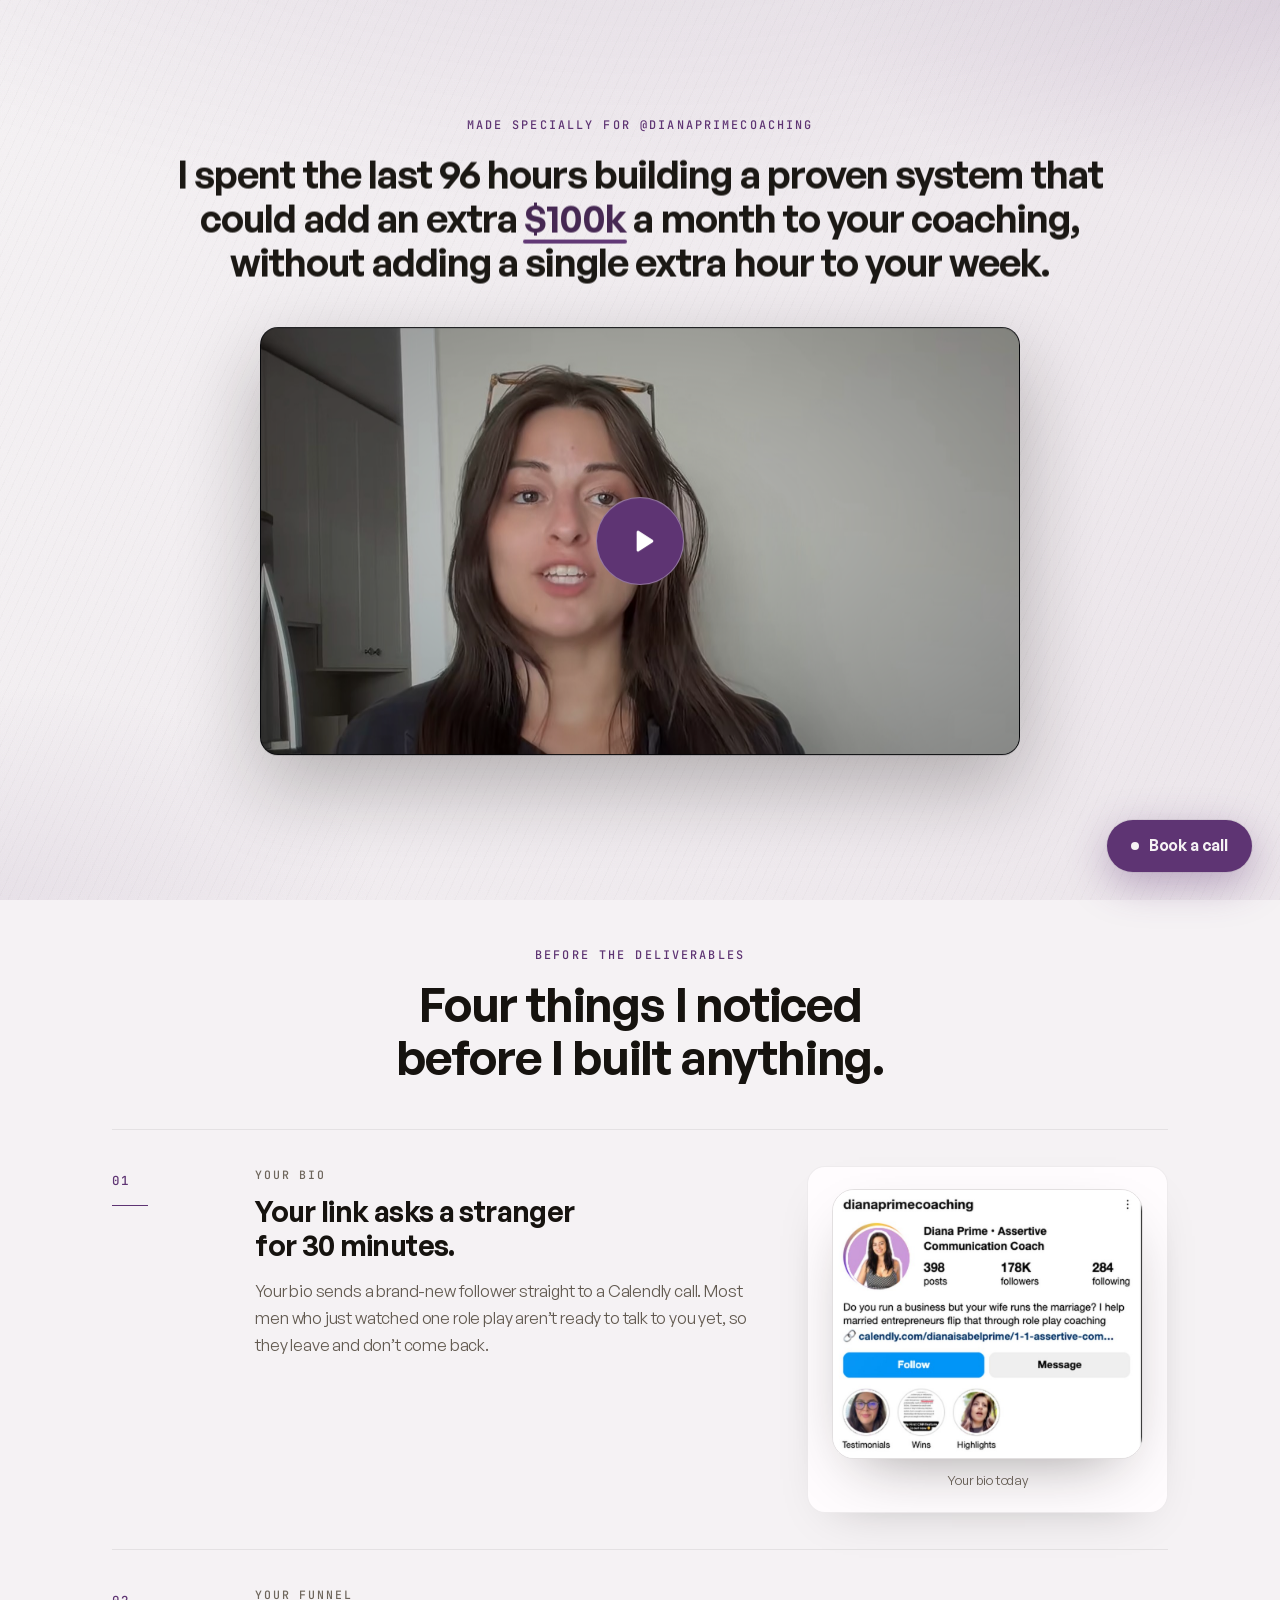
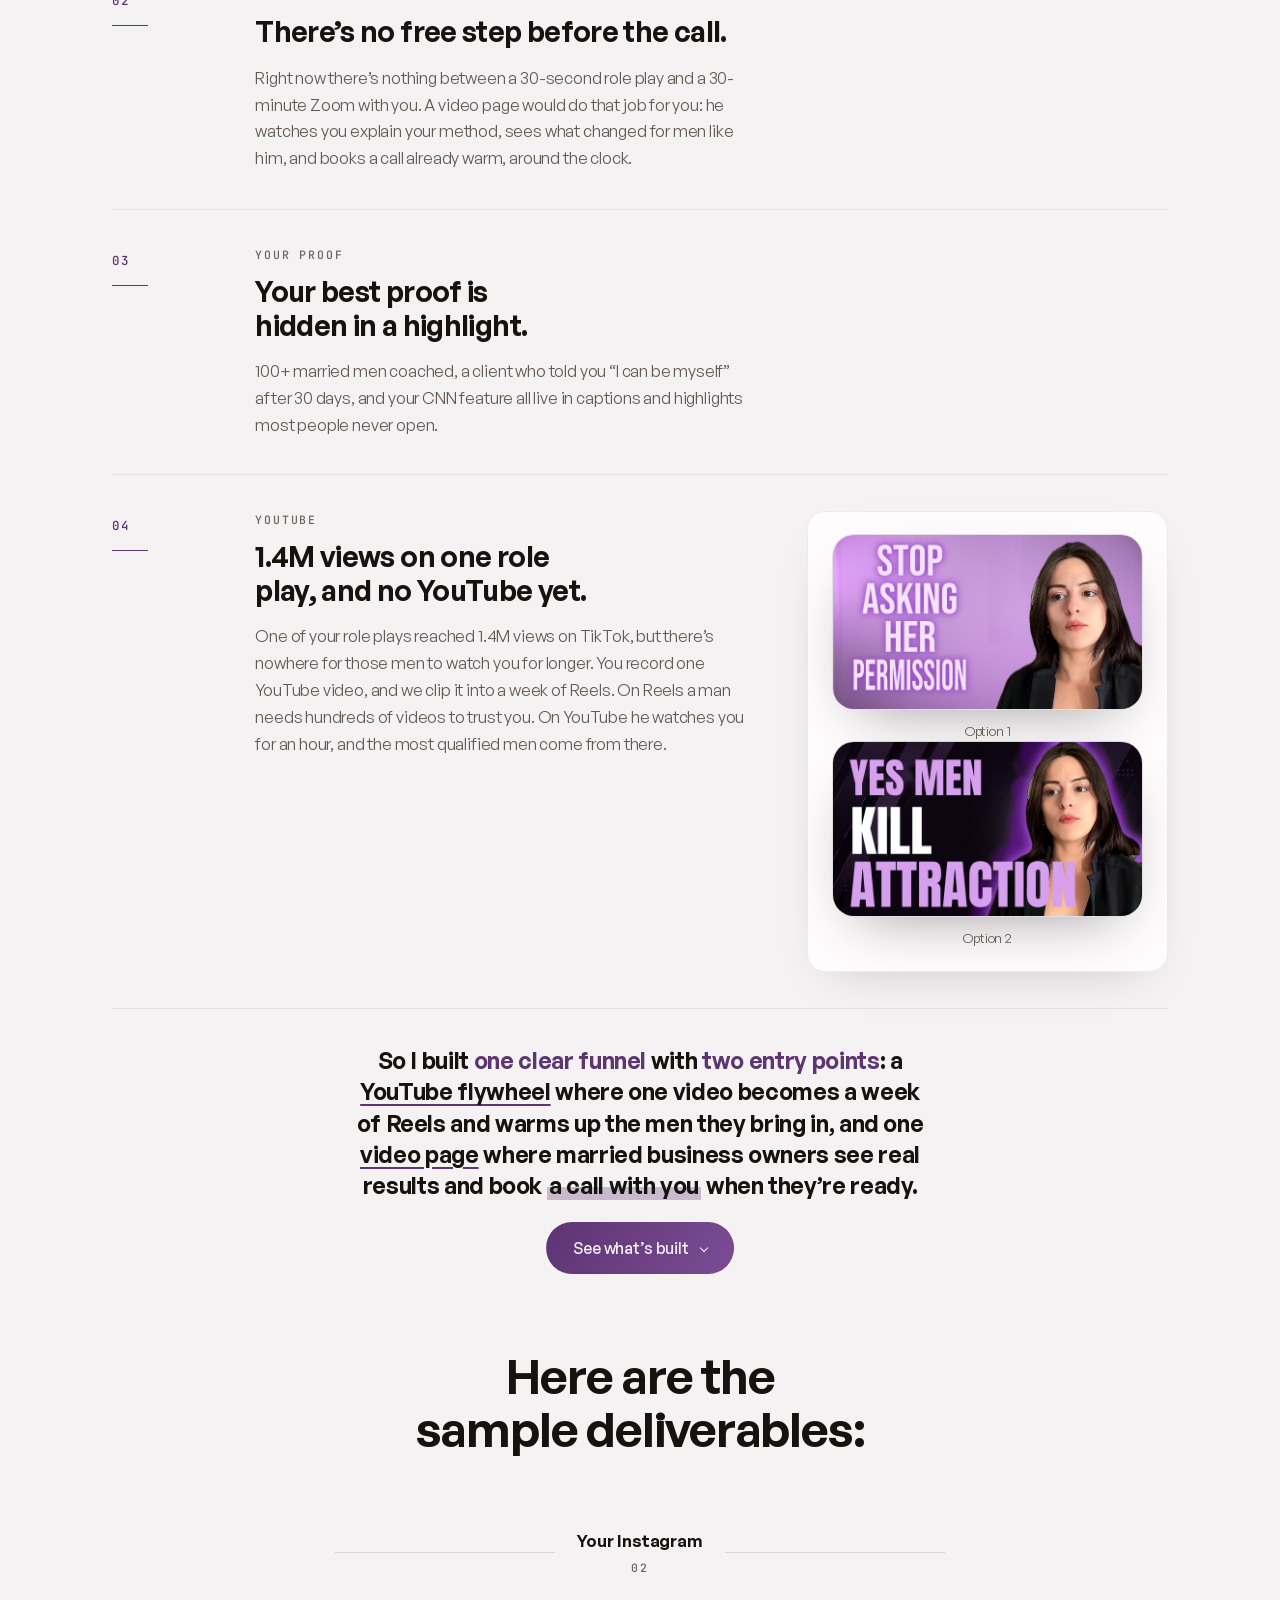
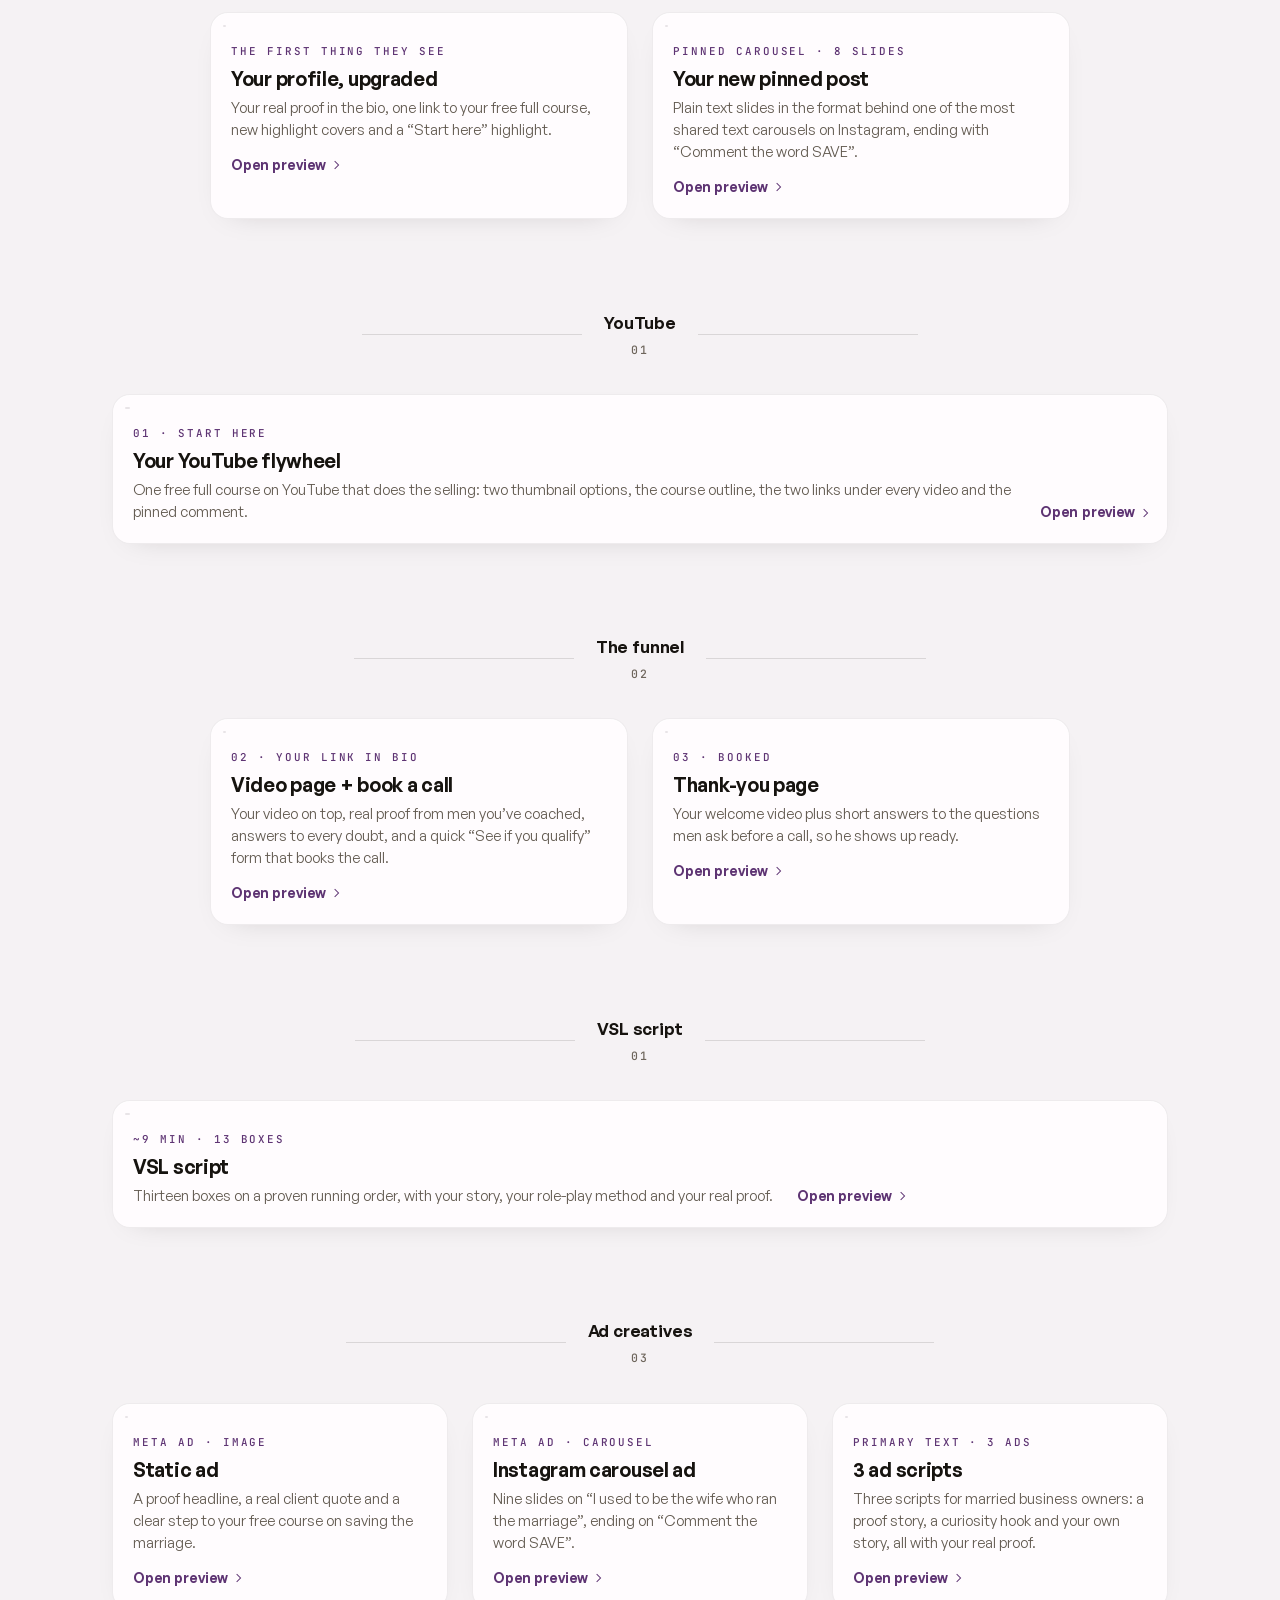
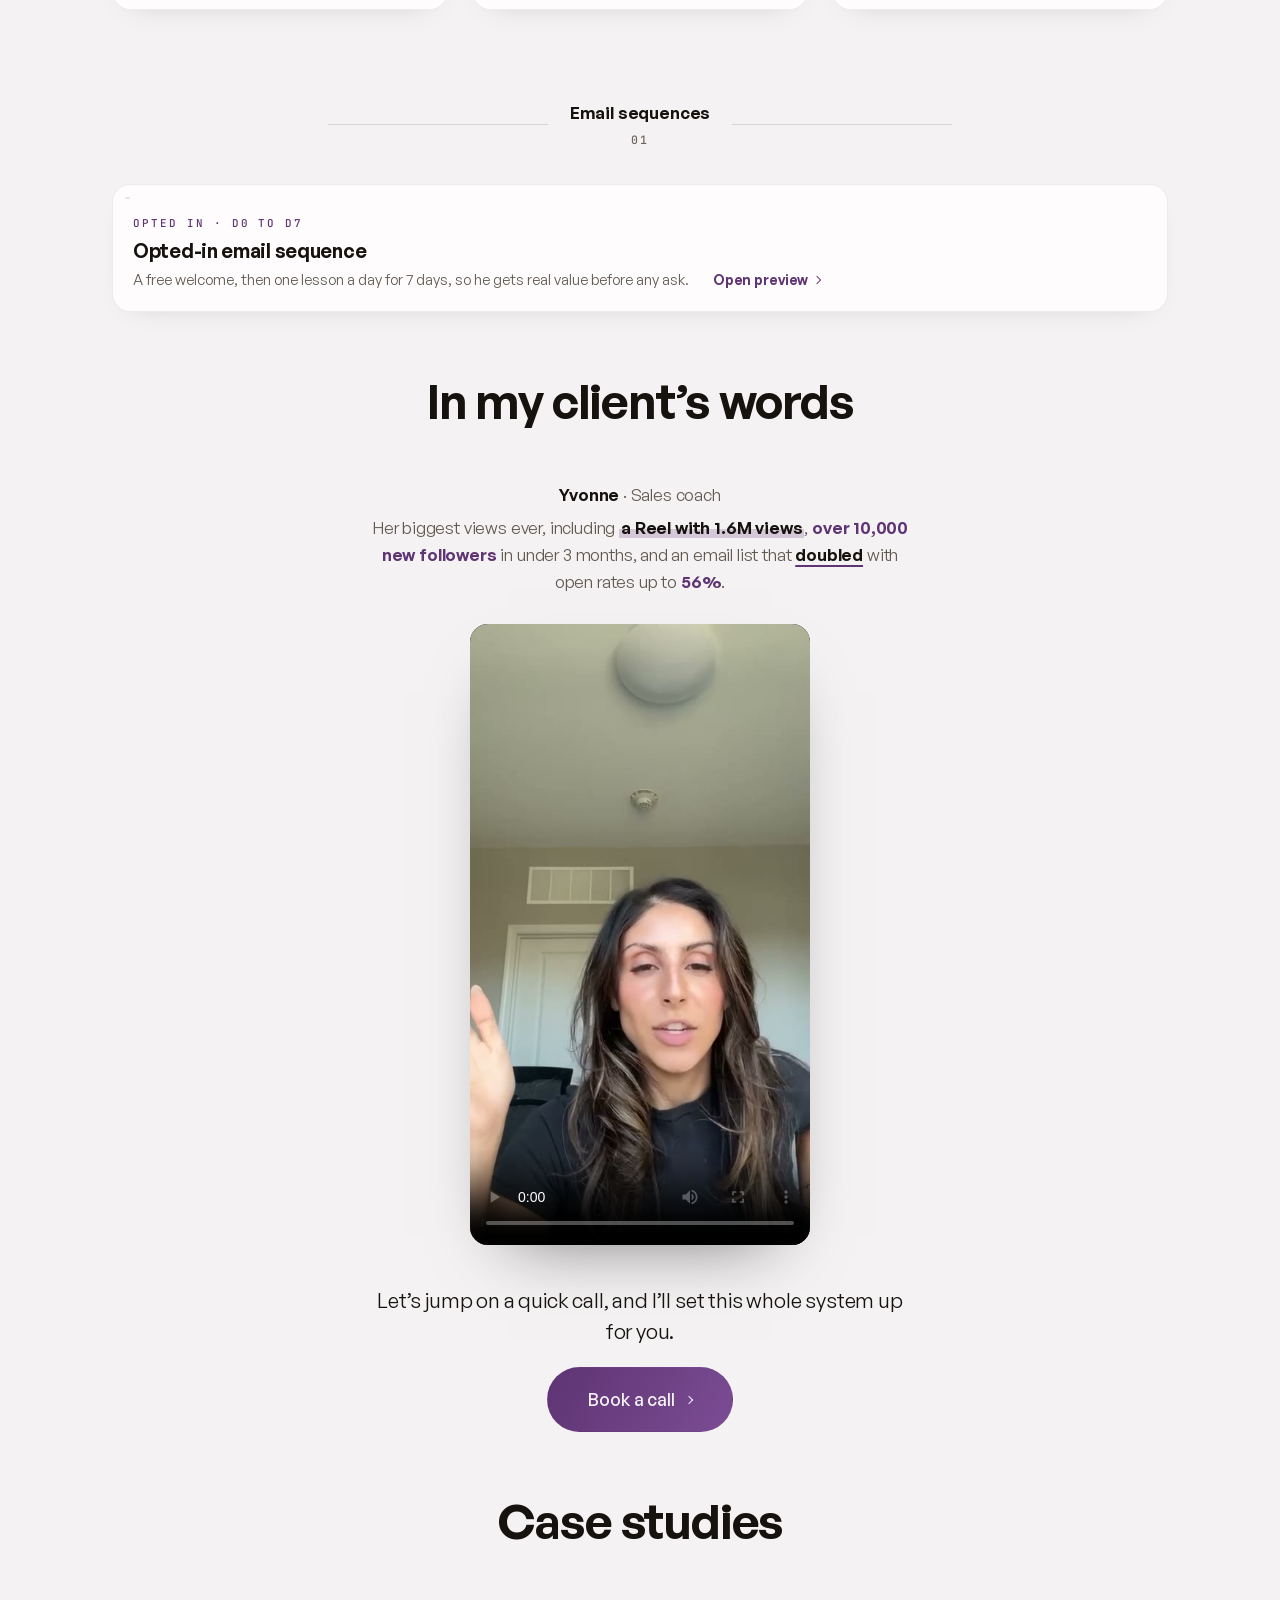
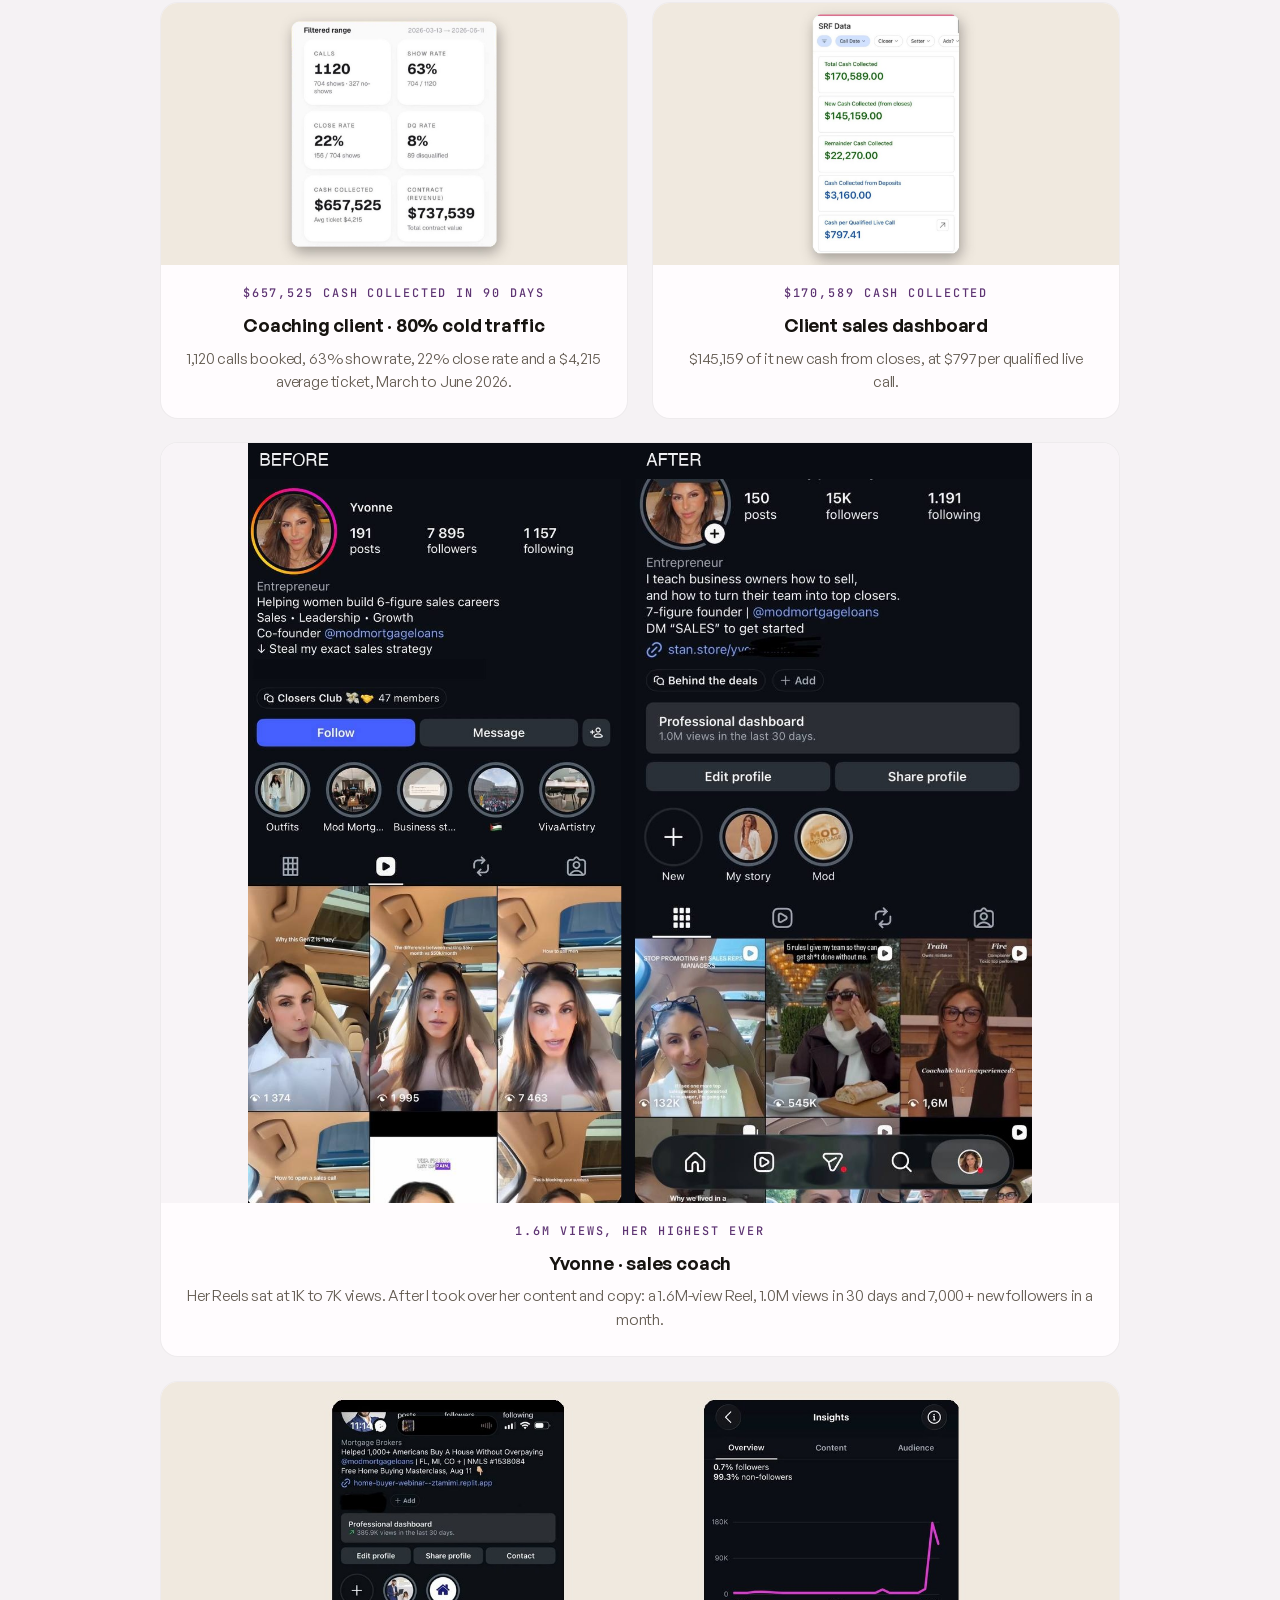
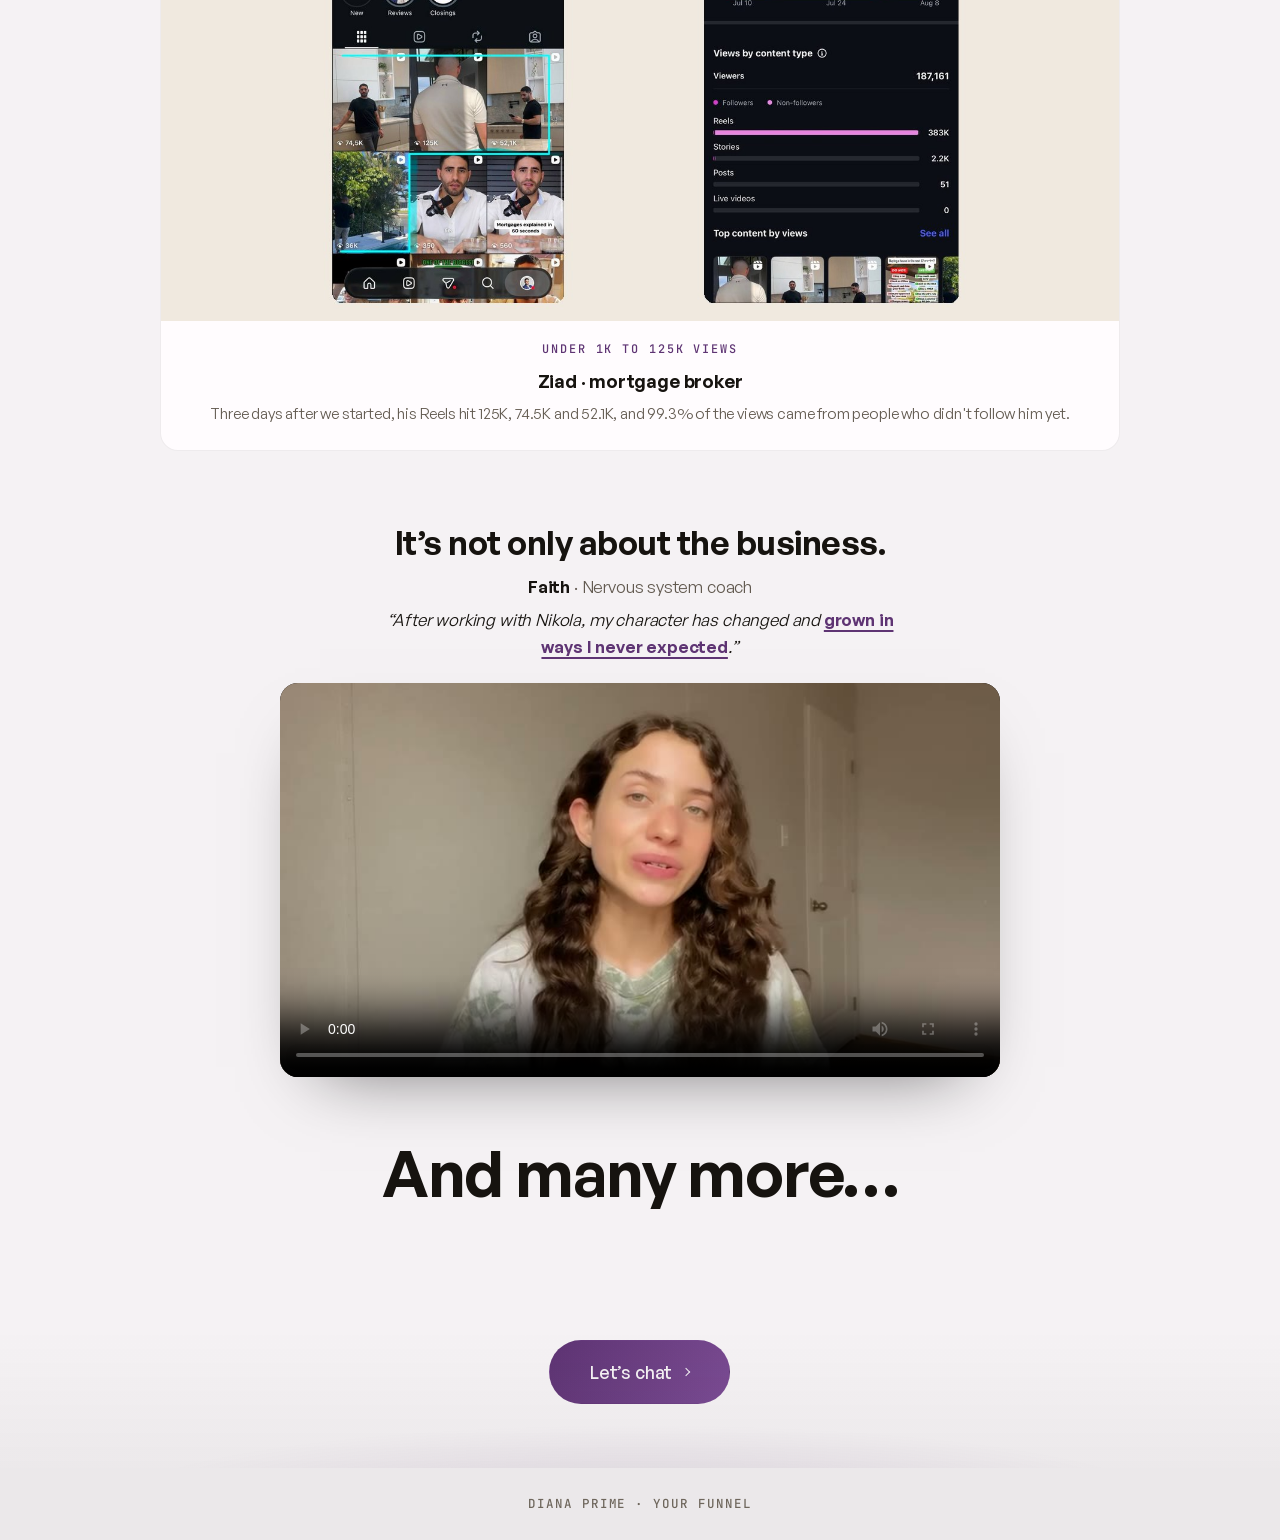
==== index.html @ 413885a6 "VSL page: remove role-play sections, add moving results bar Co-Authored-By: Claude Opus 5.5 <noreply" ====
<!doctype html>
<html lang="en">
<head>
  <meta charset="utf-8" />
  <meta name="viewport" content="width=device-width, initial-scale=1" />
  <title>Diana Prime · Your funnel</title>
  <meta name="description" content="Diana, adding an extra $100k/mo to your coaching" />
  <meta name="robots" content="noindex" />
  <meta property="og:title" content="Diana, adding an extra $100k/mo to your coaching" />
  <meta property="og:description" content="Diana, adding an extra $100k/mo to your coaching" />
  <meta property="og:image" content="https://nikola424.github.io/for-diana/og.png" />
  <meta property="og:image:width" content="1200" />
  <meta property="og:image:height" content="630" />
  <meta property="og:url" content="https://nikola424.github.io/for-diana/" />
  <meta property="og:type" content="website" />
  <meta name="twitter:card" content="summary_large_image" />
  <meta name="twitter:title" content="Diana, adding an extra $100k/mo to your coaching" />
  <meta name="twitter:image" content="https://nikola424.github.io/for-diana/og.png" />
  <!-- Generated per build from the PROSPECT'S logo: node scripts/make_favicon.js {folder} -->
  <link rel="icon" href="assets/img/favicon.png" type="image/png" />
  <link rel="apple-touch-icon" href="assets/img/apple-touch-icon.png" />
  <script>document.documentElement.className += " js";</script>
  <link rel="preconnect" href="https://calendly.com" crossorigin />
  <link rel="preconnect" href="https://assets.calendly.com" crossorigin />
  <link rel="stylesheet" href="assets/vendor/lenis.css" />
  <link rel="stylesheet" href="styles.css?v=2" />
  <script>
    /* ================= SENDER OPTIONS (edit these, nothing else) =================
       heroEmbed   : Loom share URL, Wistia media id/URL, or any iframe src. Empty = native player (assets/video/hero.mp4).
       calendly    : your Calendly event URL. Embedded inline in the "Book a call" section.
       mode        : "funnel" (default, prospect already sells high ticket)
                     | "unaware" (no high-ticket offer yet: shows the designed offer card, swaps the headline, and adds the on-page bridge that walks the creator from "what problem?" to "show me the funnel").
       brand       : optional agency branding. logo (path/URL) and/or name for the top-left lockup; url; footer line.
       caseStudies : optional. [{ youtube: "VIDEO_ID" | image: "path", result: "$48k in 30 days", title: "...", text: "..." }]
    ============================================================================== */
    window.PITCH_CONFIG = {
      heroEmbed: "",
      calendly: "https://calendly.com/nikola-monetisebetter/discovery",
      mode: (new URLSearchParams(location.search).get("mode") || "funnel"),
      brand: { logo: "", name: "", url: "", footer: "" },
      caseStudies: [
        { image: "assets/img/cases/funnel-90d.jpg", result: "$657,525 cash collected in 90 days", title: "Coaching client · 80% cold traffic", text: "1,120 calls booked, 63% show rate, 22% close rate and a $4,215 average ticket, March to June 2026." },
        { image: "assets/img/cases/cash-dashboard.jpg", result: "$170,589 cash collected", title: "Client sales dashboard", text: "$145,159 of it new cash from closes, at $797 per qualified live call." },
        { wide: true, image: "assets/img/cases/yvonne.jpg", result: "1.6M views, her highest ever", title: "Yvonne · sales coach", text: "Her Reels sat at 1K to 7K views. After I took over her content and copy: a 1.6M-view Reel, 1.0M views in 30 days and 7,000+ new followers in a month." },
        { wide: true, image: "assets/img/cases/ziad.jpg", result: "Under 1K to 125K views", title: "Ziad · mortgage broker", text: "Three days after we started, his Reels hit 125K, 74.5K and 52.1K, and 99.3% of the views came from people who didn't follow him yet." }
      ]
    };
  </script>
<script data-topfix>try{if("scrollRestoration" in history)history.scrollRestoration="manual"}catch(e){}addEventListener("load",function(){if(!location.hash){scrollTo(0,0);setTimeout(function(){scrollTo(0,0)},50)}});</script>
<style>.cal-direct{text-align:center;margin-top:16px;font-size:.9rem;opacity:.75}.cal-direct a{text-decoration:underline}</style>
<style data-noscrollbar>html,body,*{scrollbar-width:none;-ms-overflow-style:none}html::-webkit-scrollbar,body::-webkit-scrollbar,*::-webkit-scrollbar{display:none;width:0;height:0}</style>
</head>
<body>
  <main id="top">
    <!-- ============================ HERO ============================ -->
    <section class="hero section" id="hero">
      <div class="agency-bar" id="agency-bar"></div>

      <!-- photo-swarm signature: overlay above the already-visible hero, pointer-events none -->
      <div class="swarm" id="swarm" aria-hidden="true">
        <div class="swarm__ph" style="--ox:-60vw;--oy:-40vh;--ix:-34vw;--iy:-18vh;--r:-8deg;left:50%;top:50%"><img src="assets/img/swarm-1.jpg?v=3" alt="" /></div>
        <div class="swarm__ph" style="--ox:60vw;--oy:-40vh;--ix:30vw;--iy:-18vh;--r:8deg;left:50%;top:50%"><img src="assets/img/swarm-2.jpg?v=3" alt="" /></div>
        <div class="swarm__ph" style="--ox:-70vw;--oy:10vh;--ix:-38vw;--iy:8vh;--r:-5deg;left:50%;top:50%"><img src="assets/img/swarm-3.jpg?v=3" alt="" /></div>
        <div class="swarm__ph" style="--ox:70vw;--oy:10vh;--ix:34vw;--iy:8vh;--r:5deg;left:50%;top:50%"><img src="assets/img/swarm-4.jpg?v=3" alt="" /></div>
        <div class="swarm__ph" style="--ox:-55vw;--oy:60vh;--ix:-26vw;--iy:34vh;--r:-6deg;left:50%;top:50%"><img src="assets/img/swarm-5.jpg?v=3" alt="" /></div>
        <div class="swarm__ph" style="--ox:55vw;--oy:60vh;--ix:22vw;--iy:34vh;--r:6deg;left:50%;top:50%"><img src="assets/img/swarm-6.jpg?v=3" alt="" /></div>
      </div>

      <div class="hero__inner container">
        <p class="eyebrow reveal">Made specially for @dianaprimecoaching</p>
        <h1 class="hero__title reveal" data-mode="funnel">I spent the last 96 hours building a proven system that could add an extra <span class="mark">$100k</span> a month to your coaching, without adding a single extra hour to your week.</h1>

        <!-- Hero video: Loom / Wistia embed when PITCH_CONFIG.heroEmbed is set, else the native player -->
        <div class="hplayer reveal">
          <div class="hplayer__stage" id="hp-stage" data-state="idle">
            <video class="hplayer__video" id="hp-video" playsinline preload="metadata" muted
                   poster="assets/img/hero-poster.jpg?v=3">
              <source src="assets/video/hero.mp4" type="video/mp4" />
              <track id="hp-track" kind="captions" src="assets/video/hero.vtt" srclang="en" label="English" />
            </video>

            <span class="hplayer__scrim" aria-hidden="true"></span>

            <button class="hplayer__big" id="hp-big" type="button" aria-label="Play video">
              <span class="hplayer__big-glow" aria-hidden="true"></span>
              <svg viewBox="0 0 24 24" aria-hidden="true"><path d="M8 5.14v13.72a1 1 0 0 0 1.53.85l10.5-6.86a1 1 0 0 0 0-1.7L9.53 4.3A1 1 0 0 0 8 5.14z"/></svg>
            </button>

            <div class="hplayer__cc" id="hp-cc-text" aria-live="polite"></div>

            <div class="hplayer__bar" id="hp-bar">
              <button class="hp-btn hp-btn--pp" id="hp-play" type="button" aria-label="Play / pause">
                <svg class="hp-i-pause" viewBox="0 0 24 24" aria-hidden="true"><rect x="6" y="5" width="4" height="14" rx="1.2"/><rect x="14" y="5" width="4" height="14" rx="1.2"/></svg>
                <svg class="hp-i-play" viewBox="0 0 24 24" aria-hidden="true"><path d="M8 5.14v13.72a1 1 0 0 0 1.53.85l10.5-6.86a1 1 0 0 0 0-1.7L9.53 4.3A1 1 0 0 0 8 5.14z"/></svg>
              </button>
              <span class="hp-time" id="hp-cur">0:00</span>
              <div class="hp-scrub" id="hp-scrub" role="slider" aria-label="Seek" aria-valuemin="0" aria-valuemax="100" aria-valuenow="0" tabindex="0">
                <div class="hp-scrub__track"><div class="hp-scrub__buf" id="hp-buf"></div><div class="hp-scrub__fill" id="hp-fill"></div></div>
                <div class="hp-scrub__knob" id="hp-knob"></div>
              </div>
              <span class="hp-time hp-time--dur" id="hp-dur">0:00</span>
              <div class="hp-speed">
                <button class="hp-btn hp-btn--speed" id="hp-speed-btn" type="button" aria-label="Playback speed">1.5&times;</button>
                <div class="hp-speed__menu" id="hp-speed-menu" role="menu">
                  <button data-rate="1" type="button" role="menuitem">1&times;</button>
                  <button data-rate="1.25" type="button" role="menuitem">1.25&times;</button>
                  <button data-rate="1.5" class="is-on" type="button" role="menuitem">1.5&times;</button>
                  <button data-rate="2" type="button" role="menuitem">2&times;</button>
                </div>
              </div>
              <button class="hp-btn hp-btn--mute" id="hp-mute" type="button" aria-label="Unmute" aria-pressed="false">
                <svg class="hp-i-muted" viewBox="0 0 24 24" aria-hidden="true"><path d="M4 9v6h4l5 4V5L8 9H4z"/><path d="M17 9.5l4.5 5M21.5 9.5l-4.5 5"/></svg>
                <svg class="hp-i-sound" viewBox="0 0 24 24" aria-hidden="true"><path d="M4 9v6h4l5 4V5L8 9H4z"/><path d="M16.5 8.5a5 5 0 0 1 0 7M19 6a9 9 0 0 1 0 12"/></svg>
              </button>
              <button class="hp-btn hp-btn--full" id="hp-full" type="button" aria-label="Fullscreen">
                <svg viewBox="0 0 24 24" aria-hidden="true"><path d="M8 4H4v4M16 4h4v4M8 20H4v-4M16 20h4v-4"/></svg>
              </button>
            </div>
          </div>
        </div>

        <div class="hero__actions reveal">
          <a class="btn btn--ghost" href="#bridge" data-mode="funnel">Start here <span class="arrow-down" aria-hidden="true"></span></a>
        </div>
      </div>
    </section>

    


    <!-- ====================== AUDIT / BRIDGE (first thing after the hero, every pitch) ====================== -->
    <section class="section bridge" id="bridge">
      <div class="container">
        <div class="bridge__head">
          <p class="eyebrow reveal">Before the deliverables</p>
          <h2 class="section__title bridge__title reveal">Four things I noticed<br />before I built anything.</h2>
        </div>

        <article class="beat reveal">
          <div class="beat__num"><span class="beat__idx">01</span><span class="beat__rule"></span></div>
          <div class="beat__copy">
            <p class="beat__kicker">Your bio</p>
            <h3 class="beat__title">Your link asks a stranger for 30 minutes.</h3>
            <p class="beat__text">Your bio sends a brand-new follower straight to a Calendly call. Most men who just watched one role play aren&rsquo;t ready to talk to you yet, so they leave and don&rsquo;t come back.</p>
          </div>
          <div class="beat__aside">
            <figure class="shot shot--wide"><img src="assets/img/her-profile.jpg?v=1" alt="Diana&rsquo;s Instagram bio" loading="lazy" /><figcaption>Your bio today</figcaption></figure>
          </div>
        </article>

        <article class="beat reveal">
          <div class="beat__num"><span class="beat__idx">02</span><span class="beat__rule"></span></div>
          <div class="beat__copy">
            <p class="beat__kicker">Your funnel</p>
            <h3 class="beat__title">There&rsquo;s no free step before the call.</h3>
            <p class="beat__text">Right now there&rsquo;s nothing between a 30-second role play and a 30-minute Zoom with you. A video page would do that job for you: he watches you explain your method, sees what changed for men like him, and books a call already warm, around the clock.</p>
          </div>
        </article>

        <article class="beat reveal">
          <div class="beat__num"><span class="beat__idx">03</span><span class="beat__rule"></span></div>
          <div class="beat__copy">
            <p class="beat__kicker">Your proof</p>
            <h3 class="beat__title">Your best proof is hidden in a highlight.</h3>
            <p class="beat__text">100+ married men coached, a client who told you &ldquo;I can be myself&rdquo; after 30 days, and your CNN feature all live in captions and highlights most people never open.</p>
          </div>
        </article>

        <article class="beat reveal">
          <div class="beat__num"><span class="beat__idx">04</span><span class="beat__rule"></span></div>
          <div class="beat__copy">
            <p class="beat__kicker">YouTube</p>
            <h3 class="beat__title">1.4M views on one role play, and no YouTube yet.</h3>
            <p class="beat__text">One of your role plays reached 1.4M views on TikTok, but there&rsquo;s nowhere for those men to watch you for longer. You record one YouTube video, and we clip it into a week of Reels. On Reels a man needs hundreds of videos to trust you. On YouTube he watches you for an hour, and the most qualified men come from there.</p>
          </div>
          <div class="beat__aside">
            <figure class="shot shot--wide"><img src="assets/img/course-thumb-1.jpg?v=4" alt="Thumbnail option 1" loading="lazy" /><figcaption>Option 1</figcaption></figure><figure class="shot shot--wide"><img src="assets/img/course-thumb-2.jpg?v=4" alt="Thumbnail option 2" loading="lazy" /><figcaption>Option 2</figcaption></figure>
          </div>
        </article>

        <div class="bridge__close reveal">
          <p class="bridge__closing">So I built <span class="hl">one clear funnel</span> with <span class="hl">two entry points</span>: a <u class="ul">YouTube flywheel</u> where one video becomes a week of Reels and warms up the men they bring in, and one <u class="ul">video page</u> where married business owners see real results and book <span class="hl-bg">a call with you</span> when they&rsquo;re ready.</p>
          <a class="btn btn--primary" href="#deliverables">See what&rsquo;s built <span class="arrow-down" aria-hidden="true"></span></a>
        </div>
      </div>
    </section>

    <!-- ======================= DELIVERABLES ======================== -->
    <section class="section deliverables" id="deliverables">
      <div class="container">
        <h2 class="section__title deliverables__title reveal" data-mode="funnel">Here are the<br />sample deliverables:</h2>

        <div class="group">
          <div class="group__head reveal">
            <span class="group__rule"></span>
            <span class="group__meta"><span class="group__label">Your Instagram</span><span class="group__count">02</span></span>
            <span class="group__rule"></span>
          </div>
          <div class="grid grid--2">
            <button class="pcard reveal" data-title="Your profile, upgraded" data-embed="ig-profile/?v=d5">
              <span class="thumb"><span class="thumb__bar"><i></i><i></i><i></i><span class="thumb__url">today vs upgraded</span></span><img class="thumb__img" src="assets/img/igprofile-preview.jpg?v=4" alt="Your profile, upgraded preview" loading="lazy" /></span>
              <span class="pcard__body"><span><span class="pcard__kicker">The first thing they see</span><span class="pcard__title">Your profile, upgraded</span><span class="pcard__desc">Your real proof in the bio, one link to your free full course, new highlight covers and a &ldquo;Start here&rdquo; highlight.</span></span><span class="pcard__link">Open preview <span class="arrow" aria-hidden="true"></span></span></span>
            </button>
            <button class="pcard reveal" data-title="Your new pinned post" data-embed="pinned-post/?v=d5" data-noanim>
              <span class="thumb"><span class="thumb__bar"><i></i><i></i><i></i><span class="thumb__url">instagram.com/dianaprimecoaching</span></span><img class="thumb__img" src="assets/img/pinned-preview.jpg?v=3" alt="Your new pinned post preview" loading="lazy" /></span>
              <span class="pcard__body"><span><span class="pcard__kicker">Pinned carousel · 8 slides</span><span class="pcard__title">Your new pinned post</span><span class="pcard__desc">Plain text slides in the format behind one of the most shared text carousels on Instagram, ending with &ldquo;Comment the word SAVE&rdquo;.</span></span><span class="pcard__link">Open preview <span class="arrow" aria-hidden="true"></span></span></span>
            </button>
          </div>
        </div>

        <div class="group">
          <div class="group__head reveal">
            <span class="group__rule"></span>
            <span class="group__meta"><span class="group__label">YouTube</span><span class="group__count">01</span></span>
            <span class="group__rule"></span>
          </div>
          <div class="grid grid--1">
            <button class="pcard pcard--wide reveal" data-title="Your YouTube flywheel" data-embed="youtube-flywheel/?v=d5">
              <span class="thumb thumb--wide"><span class="thumb__bar"><i></i><i></i><i></i><span class="thumb__url">your free full course</span></span><img class="thumb__img" src="assets/img/flywheel-preview.jpg?v=3" alt="Your YouTube flywheel preview" loading="lazy" /></span>
              <span class="pcard__body"><span><span class="pcard__kicker">01 · Start here</span><span class="pcard__title">Your YouTube flywheel</span><span class="pcard__desc">One free full course on YouTube that does the selling: two thumbnail options, the course outline, the two links under every video and the pinned comment.</span></span><span class="pcard__link">Open preview <span class="arrow" aria-hidden="true"></span></span></span>
            </button>
          </div>
        </div>

        <div class="group">
          <div class="group__head reveal">
            <span class="group__rule"></span>
            <span class="group__meta"><span class="group__label">The funnel</span><span class="group__count">02</span></span>
            <span class="group__rule"></span>
          </div>
          <div class="grid grid--2">
            <button class="pcard reveal" data-title="Video page + book a call" data-embed="video/?v=d5">
              <span class="thumb"><span class="thumb__bar"><i></i><i></i><i></i><span class="thumb__url">your link in bio</span></span><img class="thumb__img" src="assets/img/video-preview.jpg?v=5" alt="Video page + book a call preview" loading="lazy" /></span>
              <span class="pcard__body"><span><span class="pcard__kicker">02 · Your link in bio</span><span class="pcard__title">Video page + book a call</span><span class="pcard__desc">Your video on top, real proof from men you&rsquo;ve coached, answers to every doubt, and a quick &ldquo;See if you qualify&rdquo; form that books the call.</span></span><span class="pcard__link">Open preview <span class="arrow" aria-hidden="true"></span></span></span>
            </button>
            <button class="pcard reveal" data-title="Thank-you page" data-embed="thank-you/?v=d5">
              <span class="thumb"><span class="thumb__bar"><i></i><i></i><i></i><span class="thumb__url">booked</span></span><img class="thumb__img" src="assets/img/thankyou-preview.jpg?v=3" alt="Thank-you page preview" loading="lazy" /></span>
              <span class="pcard__body"><span><span class="pcard__kicker">03 · Booked</span><span class="pcard__title">Thank-you page</span><span class="pcard__desc">Your welcome video plus short answers to the questions men ask before a call, so he shows up ready.</span></span><span class="pcard__link">Open preview <span class="arrow" aria-hidden="true"></span></span></span>
            </button>
          </div>
        </div>

        <div class="group">
          <div class="group__head reveal">
            <span class="group__rule"></span>
            <span class="group__meta"><span class="group__label">VSL script</span><span class="group__count">01</span></span>
            <span class="group__rule"></span>
          </div>
          <div class="grid grid--1">
            <button class="pcard pcard--wide reveal" data-title="VSL script" data-embed="vsl-script/?v=d5">
              <span class="thumb thumb--wide"><span class="thumb__bar"><i></i><i></i><i></i><span class="thumb__url">script · 13 boxes</span></span><img class="thumb__img" src="assets/img/vslscript-preview.jpg?v=3" alt="VSL script preview" loading="lazy" /></span>
              <span class="pcard__body"><span><span class="pcard__kicker">~9 min · 13 boxes</span><span class="pcard__title">VSL script</span><span class="pcard__desc">Thirteen boxes on a proven running order, with your story, your role-play method and your real proof.</span></span><span class="pcard__link">Open preview <span class="arrow" aria-hidden="true"></span></span></span>
            </button>
          </div>
        </div>

        <div class="group">
          <div class="group__head reveal">
            <span class="group__rule"></span>
            <span class="group__meta"><span class="group__label">Ad creatives</span><span class="group__count">03</span></span>
            <span class="group__rule"></span>
          </div>
          <div class="grid grid--3">
            <button class="pcard reveal" data-title="Static ad" data-embed="static-ad/?v=d5" data-noanim>
              <span class="thumb"><span class="thumb__bar"><i></i><i></i><i></i><span class="thumb__url">instagram.com/dianaprimecoaching</span></span><img class="thumb__img" src="assets/img/static-ad-preview.jpg?v=3" alt="Static ad preview" loading="lazy" /></span>
              <span class="pcard__body"><span><span class="pcard__kicker">Meta ad · Image</span><span class="pcard__title">Static ad</span><span class="pcard__desc">A proof headline, a real client quote and a clear step to your free course on saving the marriage.</span></span><span class="pcard__link">Open preview <span class="arrow" aria-hidden="true"></span></span></span>
            </button>
            <button class="pcard reveal" data-title="Instagram carousel ad" data-embed="carousel/phone/?v=d5" data-noanim>
              <span class="thumb"><span class="thumb__bar"><i></i><i></i><i></i><span class="thumb__url">instagram.com/dianaprimecoaching</span></span><img class="thumb__img" src="assets/img/carousel-preview.jpg?v=3" alt="Instagram carousel ad preview" loading="lazy" /></span>
              <span class="pcard__body"><span><span class="pcard__kicker">Meta ad · Carousel</span><span class="pcard__title">Instagram carousel ad</span><span class="pcard__desc">Nine slides on &ldquo;I used to be the wife who ran the marriage&rdquo;, ending on &ldquo;Comment the word SAVE&rdquo;.</span></span><span class="pcard__link">Open preview <span class="arrow" aria-hidden="true"></span></span></span>
            </button>
            <button class="pcard reveal" data-title="3 ad scripts" data-embed="ad-scripts/?v=d5">
              <span class="thumb"><span class="thumb__bar"><i></i><i></i><i></i><span class="thumb__url">ad scripts</span></span><img class="thumb__img" src="assets/img/adscripts-preview.jpg?v=3" alt="3 ad scripts preview" loading="lazy" /></span>
              <span class="pcard__body"><span><span class="pcard__kicker">Primary text · 3 ads</span><span class="pcard__title">3 ad scripts</span><span class="pcard__desc">Three scripts for married business owners: a proof story, a curiosity hook and your own story, all with your real proof.</span></span><span class="pcard__link">Open preview <span class="arrow" aria-hidden="true"></span></span></span>
            </button>
          </div>
        </div>

        <div class="group">
          <div class="group__head reveal">
            <span class="group__rule"></span>
            <span class="group__meta"><span class="group__label">Email sequences</span><span class="group__count">01</span></span>
            <span class="group__rule"></span>
          </div>
          <div class="grid grid--1">
            <button class="pcard pcard--wide reveal" data-title="Opted-in email sequence" data-embed="opted-in/?v=d5">
              <span class="thumb thumb--wide"><span class="thumb__bar"><i></i><i></i><i></i><span class="thumb__url">sequence · 8 emails</span></span><img class="thumb__img" src="assets/img/optedin-preview.jpg?v=3" alt="Opted-in email sequence preview" loading="lazy" /></span>
              <span class="pcard__body"><span><span class="pcard__kicker">Opted in · D0 to D7</span><span class="pcard__title">Opted-in email sequence</span><span class="pcard__desc">A free welcome, then one lesson a day for 7 days, so he gets real value before any ask.</span></span><span class="pcard__link">Open preview <span class="arrow" aria-hidden="true"></span></span></span>
            </button>
          </div>
        </div>
      </div>
    </section>

    <!-- ========================= CASE STUDIES (optional) ========================= -->

    <!-- ========================= CLIENT TESTIMONIAL ========================= -->
    <section class="section testimonial" id="testimonial">
      <div class="container">
        <h2 class="section__title case-studies__title reveal">In my client&rsquo;s words</h2>
        <div class="vt-head reveal">
          <p class="vt-who"><b>Yvonne</b> &middot; Sales coach</p>
          <p class="vt-desc">Her biggest views ever, including <span class="hl-bg">a Reel with 1.6M views</span>, <span class="hl">over 10,000 new followers</span> in under 3 months, and an email list that <u class="ul">doubled</u> with open rates up to <span class="hl">56%</span>.</p>
        </div>
        <figure class="vt reveal">
          <video controls playsinline preload="metadata" poster="assets/img/testimonial-poster.jpg" src="assets/video/testimonial.mp4"></video>
        </figure>
        <div class="vt-cta reveal"><p class="vt-cta__line">Let&rsquo;s jump on a quick call, and I&rsquo;ll set this whole system up for you.</p><a class="btn btn--primary" href="https://calendly.com/nikola-monetisebetter/discovery" target="_blank" rel="noopener">Book a call <span class="arrow" aria-hidden="true"></span></a></div>
      </div>
      <style>
        .vt-cta { display: flex; flex-direction: column; align-items: center; gap: 20px; margin-top: 40px; text-align: center; }
        .vt-cta__line { margin: 0; max-width: 46ch; font-size: clamp(1.1rem, 2.2vw, 1.3rem); line-height: 1.5; color: var(--text); }
        .vt-cta .btn { font-size: 1.1rem; padding: 18px 40px; }
        .testimonial { padding-top: 0; }
        .vt-head { max-width: 760px; margin: 0 auto 28px; text-align: center; display: grid; gap: 8px; }
        .vt-who { margin: 0; font-size: 1.05rem; color: var(--text-2); }
        .vt-who b { color: var(--text); }
        .vt-desc { margin: 0 auto; max-width: 54ch; font-size: 1.05rem; line-height: 1.6; color: var(--text-2); }
        .vt-desc .hl, .vt-desc .hl-bg, .vt-desc .ul { font-weight: 700; color: var(--text); }
        .vt-desc .hl { color: var(--accent); }
        .vt-desc .hl-bg { background: linear-gradient(transparent 55%, color-mix(in srgb, var(--accent) 22%, transparent) 55%); padding: 0 2px; }
        .vt-desc .ul { text-decoration: underline; text-decoration-color: var(--accent); text-decoration-thickness: 2px; text-underline-offset: 4px; }
        .vt { max-width: 340px; margin: 0 auto; display: grid; gap: 16px; }
        .vt video { width: 100%; aspect-ratio: 464 / 848; border-radius: var(--radius); background: #000; display: block; box-shadow: 0 30px 70px -40px rgba(0,0,0,.6); }
        .vt figcaption { text-align: center; font-size: 1rem; line-height: 1.55; color: var(--text-2); }
      </style>
    </section>

    <!-- ============================ BOOK A CALL ============================ -->

    <section class="section case-studies" id="case-studies">
      <div class="container">
        <h2 class="section__title case-studies__title reveal">Case studies</h2>
        <div class="cs-grid"></div>
        <div class="faith reveal">
          <p class="faith-k">It&rsquo;s not only about the business.</p>
          <p class="faith-who"><b>Faith</b> &middot; Nervous system coach</p>
          <p class="faith-desc">&ldquo;After working with Nikola, my character has changed and <span class="fu fu--b">grown in ways I never expected</span>.&rdquo;</p>
          <video controls playsinline preload="metadata" poster="assets/img/faith-poster.jpg" src="assets/video/faith.mp4"></video>
        </div>
        <style>
          .faith { max-width: 720px; margin: clamp(48px, 8vh, 80px) auto 0; text-align: center; display: grid; gap: 8px; }
          .faith-k { margin: 0 0 4px; font-family: var(--display); font-weight: 700; font-size: clamp(1.5rem, 3.5vw, 2.1rem); letter-spacing: -0.015em; line-height: 1.15; color: var(--text); }
          .faith-who { margin: 0; font-size: 1.05rem; color: var(--text-2); }
          .faith-who b { color: var(--text); }
          .faith-desc { margin: 0 auto 14px; max-width: 54ch; font-size: 1.05rem; line-height: 1.6; color: var(--text-2); }
          .faith-desc { font-style: italic; color: var(--text); }
          .faith .fu { text-decoration: underline; text-decoration-color: var(--accent); text-decoration-thickness: 3px; text-underline-offset: 6px; }
          .faith .fu--b { font-weight: 700; font-style: normal; color: var(--accent); text-decoration-thickness: 2px; text-underline-offset: 4px; }
          .faith video { width: 100%; aspect-ratio: 848 / 464; border-radius: var(--radius); background: #000; display: block; box-shadow: 0 30px 70px -40px rgba(0,0,0,.6); }
        </style>
        <p class="cs-more reveal">And many more&hellip;</p>
        <style>.cs-more { margin: clamp(40px, 7vh, 72px) 0 0; text-align: center; font-family: var(--display); font-weight: 700; font-size: clamp(2.2rem, 6vw, 4rem); letter-spacing: -0.02em; line-height: 1.05; color: var(--text); }</style>
      </div>
    </section>

    <section class="section cta" id="cta">
      <div class="container cta__wrap">
        <a class="btn btn--primary cta__btn reveal" href="https://calendly.com/nikola-monetisebetter/discovery" target="_blank" rel="noopener">Let&rsquo;s chat <span class="arrow" aria-hidden="true"></span></a>
        <style>.cta__btn { margin-top: 8px; font-size: 1.1rem; padding: 18px 40px; }</style>
      </div>
    </section>
  </main>

  <!-- ========================== STICKY CTA ======================== -->
  <a class="stickycta" id="sticky-cta" href="https://calendly.com/nikola-monetisebetter/discovery" target="_blank" rel="noopener">
    <span class="stickycta__dot" aria-hidden="true"></span>
    <span class="stickycta__label">Book a call</span>
  </a>

  <!-- ============================ FOOTER ========================== -->
  <footer class="footer">
    <div class="container footer__inner">
      <span class="footer__note" id="footer-note">Diana Prime · Your funnel</span>
    </div>
  </footer>

  <!-- ============================ LIGHTBOX ======================== -->
  <div class="lightbox" id="lightbox" aria-hidden="true" role="dialog" aria-modal="true" aria-label="Deliverable preview">
    <button class="lightbox__close" id="lightbox-close" aria-label="Close preview">&times;</button>
    <div class="lightbox__inner">
      <div class="lightbox__stage" id="lightbox-stage"></div>
      <p class="lightbox__title" id="lightbox-title"></p>
    </div>
  </div>

  <script>
    // mode switch (funnel | unaware): an element shows when its data-mode list contains the mode
    (function () {
      var m = (window.PITCH_CONFIG && window.PITCH_CONFIG.mode) || "funnel";
      document.querySelectorAll("[data-mode]").forEach(function (el) { el.hidden = el.getAttribute("data-mode").split(/\s+/).indexOf(m) === -1; });
    })();
  </script>
  <script src="assets/vendor/lenis.min.js"></script>
  <script src="assets/vendor/gsap.min.js"></script>
  <script src="assets/vendor/ScrollTrigger.min.js"></script>
  <script src="main.js"></script>
</body>
</html>
---- assets/vendor/lenis.css ----
html.lenis,html.lenis body{height:auto}.lenis.lenis-smooth{scroll-behavior:auto!important}.lenis.lenis-smooth [data-lenis-prevent]{overscroll-behavior:contain}.lenis.lenis-stopped{overflow:hidden}.lenis.lenis-smooth iframe{pointer-events:none}
---- styles.css ----
/* =========================================================================
   Emmaline Fawcett · pitch site (system A, Nikola wrapper)
   Light, quiet luxury: warm ivory paper, ink, one deep bordeaux (her
   green-suit portrait). General Sans + JetBrains Mono eyebrows.
   ========================================================================= */

@font-face { font-family: "General Sans"; src: url("assets/fonts/general-sans-400.woff2") format("woff2"); font-weight: 400; font-style: normal; font-display: swap; }
@font-face { font-family: "General Sans"; src: url("assets/fonts/general-sans-500.woff2") format("woff2"); font-weight: 500; font-style: normal; font-display: swap; }
@font-face { font-family: "General Sans"; src: url("assets/fonts/general-sans-600.woff2") format("woff2"); font-weight: 600 700; font-style: normal; font-display: swap; }
@font-face { font-family: "JetBrains Mono"; src: url("assets/fonts/jbmono-500.woff2") format("woff2"); font-weight: 400 600; font-style: normal; font-display: swap; }

:root {
  --bg: #f5f2f4;
  --bg-2: #ede7ec;
  --surface: #fffcfe;
  --surface-2: #f8f4f7;
  --line: rgba(22, 19, 15, 0.12);
  --line-soft: rgba(22, 19, 15, 0.07);

  --text: #16130f;
  --text-2: #625a50;
  --text-3: #6e665c;

  --accent: #5e3473;
  --accent-2: #7b4c94;
  --accent-deep: #42234f;
  --accent-ink: #f5f2f4;
  --accent-soft: rgba(94, 52, 115, 0.10);

  --font: "General Sans", -apple-system, BlinkMacSystemFont, "SF Pro Display", "Segoe UI", Roboto, Helvetica, Arial, sans-serif;
  --display: "General Sans", -apple-system, BlinkMacSystemFont, sans-serif;
  --mono: "JetBrains Mono", ui-monospace, SFMono-Regular, Menlo, monospace;

  --container: 1120px;
  --gutter: clamp(20px, 5vw, 32px);
  --section-y: clamp(48px, 7vh, 84px);
  --radius: 18px;
  --ease: cubic-bezier(0.16, 1, 0.3, 1);
}

/* --------------------------------- Base --------------------------------- */
[hidden] { display: none !important; } /* mode-switched elements must stay hidden even when a component sets display */
* { box-sizing: border-box; }
html { background: var(--bg); -webkit-text-size-adjust: 100%; }
/* page canvas: light corner tech-frame accents + brushed diagonal streaks (gradients.md #10 + #9) */
body::before { content: ""; position: fixed; inset: 0; z-index: -2; pointer-events: none;
  background:
    radial-gradient(60% 40% at 100% 0%, rgba(94, 52, 115, 0.10), transparent 60%),
    radial-gradient(50% 40% at 0% 100%, rgba(94, 52, 115, 0.07), transparent 60%),
    repeating-linear-gradient(115deg, rgba(22, 19, 15, 0.018) 0 1px, transparent 1px 9px),
    linear-gradient(115deg, var(--bg), var(--bg-2)); }
body::after { content: ""; position: fixed; inset: 0; z-index: -1; pointer-events: none; opacity: 0.035;
  background-image: url("data:image/svg+xml,%3Csvg xmlns='http://www.w3.org/2000/svg' width='140' height='140'%3E%3Cfilter id='n'%3E%3CfeTurbulence type='fractalNoise' baseFrequency='0.8' numOctaves='2' stitchTiles='stitch'/%3E%3C/filter%3E%3Crect width='100%25' height='100%25' filter='url(%23n)'/%3E%3C/svg%3E"); background-size: 140px 140px; }
body {
  margin: 0;
  background: transparent;
  color: var(--text);
  font-family: var(--font);
  font-size: 17px;
  line-height: 1.5;
  letter-spacing: -0.01em;
  -webkit-font-smoothing: antialiased;
  -moz-osx-font-smoothing: grayscale;
  overflow-x: hidden;
}
img, svg { display: block; max-width: 100%; }
a { color: inherit; text-decoration: none; }
::selection { background: var(--accent); color: var(--accent-ink); }

.container {
  width: 100%;
  max-width: var(--container);
  margin-inline: auto;
  padding-inline: var(--gutter);
}
.section { padding-block: var(--section-y); position: relative; }

/* ------------------------------ Typography ------------------------------ */
.eyebrow {
  margin: 0 0 18px;
  font-family: var(--mono);
  font-size: 0.74rem;
  font-weight: 500;
  letter-spacing: 0.18em;
  text-transform: uppercase;
  color: var(--accent);
}
.section__title {
  margin: 0;
  font-family: var(--display);
  font-size: clamp(2rem, 5vw, 3rem);
  font-weight: 700;
  line-height: 1.1;
  letter-spacing: -0.025em;
}

/* Small directional arrows */
.arrow, .arrow-down {
  display: inline-block;
  width: 6px;
  height: 6px;
  border-right: 1.6px solid currentColor;
  border-bottom: 1.6px solid currentColor;
  vertical-align: middle;
  margin-left: 7px;
  transition: transform 0.3s var(--ease);
}
.arrow { transform: rotate(-45deg); }
.arrow-down { transform: rotate(45deg); margin-left: 8px; }

/* -------------------------------- Reveal -------------------------------- */
.reveal {
  opacity: 0;
  transform: translateY(28px) scale(0.985);
  transition: opacity 1s var(--ease), transform 1s var(--ease);
  will-change: opacity, transform;
}
.reveal.is-in { opacity: 1; transform: none; }
.hero__inner .reveal:nth-child(1) { transition-delay: 0.05s; }
.hero__inner .reveal:nth-child(2) { transition-delay: 0.18s; }
.hero__inner .reveal:nth-child(3) { transition-delay: 0.3s; }

/* -------------------------------- Buttons ------------------------------- */
.btn {
  display: inline-flex;
  align-items: center;
  justify-content: center;
  gap: 4px;
  padding: 13px 26px;
  border-radius: 980px;
  font-size: 1rem;
  font-weight: 500;
  letter-spacing: -0.01em;
  border: 1px solid transparent;
  cursor: pointer;
  transition: transform 0.3s var(--ease), background 0.3s var(--ease),
    border-color 0.3s var(--ease), opacity 0.3s var(--ease), box-shadow 0.3s var(--ease);
}
.btn:active { transform: scale(0.97); }
.btn--primary { background: linear-gradient(120deg, var(--accent), var(--accent-2)); color: var(--accent-ink); position: relative; overflow: hidden; }
.btn--primary::after { content: ""; position: absolute; inset: 0; transform: translateX(-120%); background: linear-gradient(120deg, transparent, rgba(255, 255, 255, 0.28), transparent); transition: transform 0.6s var(--ease); }
.btn--primary:hover { transform: translateY(-2px); box-shadow: 0 14px 36px -10px rgba(94, 52, 115, 0.45); }
.btn--primary:hover::after { transform: translateX(120%); }
.btn--ghost { background: transparent; color: var(--text); border-color: var(--line); }
.btn--ghost:hover { border-color: var(--accent); color: var(--accent); transform: translateY(-2px); }
.btn--lg { padding: 17px 40px; font-size: 1.1rem; }

/* --------------------------------- Hero --------------------------------- */
.hero {
  text-align: center;
  padding-top: clamp(80px, 13vh, 148px);
  padding-bottom: clamp(24px, 4vh, 48px);
  overflow: hidden;
}
.hero::before {
  content: "";
  position: absolute;
  inset: -10% -5% 0 -5%;
  background: radial-gradient(120% 70% at 50% -10%, rgba(94, 52, 115, 0.10), transparent 60%);
  pointer-events: none;
  animation: glowDrift 16s ease-in-out infinite alternate;
}
.hero__inner { position: relative; }
.hero__title {
  margin: 0 auto;
  max-width: 1080px;
  font-family: var(--display);
  font-size: clamp(1.7rem, 3vw, 2.4rem);
  text-wrap: balance;
  font-weight: 700;
  line-height: 1.14;
  letter-spacing: -0.025em;
}
/* Word-by-word reveal (applied once JS splits the headline) */
.hero__title.split { opacity: 1; transform: none; transition: none; } /* the words carry the entrance; no transition on the h1 itself so GSAP never samples a half-way state */
.hero__title .word {
  display: inline-block;
  opacity: 0;
  transform: translateY(0.42em);
  filter: blur(6px);
  transition: opacity 0.7s var(--ease), transform 0.7s var(--ease), filter 0.7s var(--ease);
  will-change: opacity, transform, filter;
}
.hero__title.is-in .word { opacity: 1; transform: none; filter: blur(0); }

.mark { position: relative; white-space: nowrap; color: var(--accent-deep); }
.mark::after {
  content: "";
  position: absolute;
  left: -1px; right: -1px; bottom: -0.04em;
  height: 0.09em;
  background: var(--accent);
  border-radius: 3px;
  transform: scaleX(0);
  transform-origin: left;
  transition: transform 0.8s var(--ease) 0.5s;
}
.hero__title.is-in .mark::after { transform: scaleX(1); }

.hero__actions { margin-top: 40px; display: flex; justify-content: center; }
.hero__actions .arrow-down { animation: chevBob 2.2s var(--ease) infinite; }

/* -------------------------------- Player -------------------------------- */
.hplayer { margin: 44px auto 0; max-width: 760px; }
.hplayer__stage {
  position: relative; aspect-ratio: 16 / 9; border-radius: var(--radius);
  overflow: hidden; background: #05060a; border: 1px solid var(--line);
  box-shadow: 0 30px 80px rgba(22, 19, 15, 0.28);
}
.hplayer__video { position: absolute; inset: 0; width: 100%; height: 100%; object-fit: cover; display: block; background: #05060a; }

/* dark scrim behind the big play button (idle only) */
.hplayer__scrim { position: absolute; inset: 0; pointer-events: none; transition: opacity 0.45s var(--ease);
  background: radial-gradient(120% 120% at 50% 45%, rgba(0,0,0,0.12), rgba(0,0,0,0.55)); }
.hplayer__stage:not([data-state="idle"]) .hplayer__scrim { opacity: 0; }

/* big centered play */
.hplayer__big { position: absolute; top: 50%; left: 50%; transform: translate(-50%, -50%);
  width: 88px; height: 88px; border-radius: 50%; cursor: pointer; display: grid; place-items: center;
  border: 1px solid rgba(255,255,255,0.35); background: var(--accent); backdrop-filter: blur(8px);
  transition: transform 0.4s var(--ease), background 0.4s var(--ease), opacity 0.4s var(--ease), border-color 0.4s var(--ease); }
.hplayer__big svg { width: 32px; height: 32px; fill: #fff; margin-left: 4px; position: relative; z-index: 1; }
.hplayer__big-glow { position: absolute; inset: 0; border-radius: 50%; animation: hpPulse 2.8s ease-out infinite; }
.hplayer__big:hover { transform: translate(-50%, -50%) scale(1.07); background: var(--accent-2); border-color: #fff; }
.hplayer__stage:not([data-state="idle"]) .hplayer__big { opacity: 0; pointer-events: none; transform: translate(-50%, -50%) scale(0.8); }
@keyframes hpPulse { 0% { box-shadow: 0 0 0 0 rgba(44,106,85,0.45); } 70% { box-shadow: 0 0 0 22px rgba(44,106,85,0); } 100% { box-shadow: 0 0 0 0 rgba(44,106,85,0); } }

/* captions overlay */
.hplayer__cc { position: absolute; left: 50%; bottom: 76px; transform: translateX(-50%); max-width: 84%; text-align: center;
  font-size: clamp(0.9rem, 0.8rem + 0.5vw, 1.08rem); line-height: 1.4; color: #fff; pointer-events: none;
  transition: bottom 0.3s var(--ease); }
.hplayer__cc span { background: rgba(6,8,14,0.64); padding: 3px 10px; border-radius: 7px;
  -webkit-box-decoration-break: clone; box-decoration-break: clone; }
.hplayer__cc:empty { display: none; }
.hplayer__stage:hover .hplayer__cc, .hplayer__stage[data-state="paused"] .hplayer__cc { bottom: 82px; }

/* control bar */
.hplayer__bar { position: absolute; left: 0; right: 0; bottom: 0; z-index: 3; display: flex; align-items: center; gap: 12px;
  padding: 14px 16px; background: linear-gradient(to top, rgba(4,6,10,0.85), rgba(4,6,10,0.4) 60%, transparent);
  opacity: 0; transform: translateY(8px); transition: opacity 0.3s var(--ease), transform 0.3s var(--ease); }
.hplayer__stage:hover .hplayer__bar, .hplayer__stage[data-state="paused"] .hplayer__bar,
.hplayer__stage.hp-touch .hplayer__bar { opacity: 1; transform: none; }
.hplayer__stage[data-state="idle"] .hplayer__bar { opacity: 0; pointer-events: none; }

.hp-btn { width: 34px; height: 34px; flex: none; display: grid; place-items: center; border: none; background: transparent;
  color: #fff; cursor: pointer; border-radius: 8px; opacity: 0.82; transition: opacity 0.2s var(--ease), background 0.2s var(--ease); }
.hp-btn:hover { opacity: 1; background: rgba(255,255,255,0.1); }
.hp-btn svg { width: 20px; height: 20px; fill: #fff; }
.hp-btn--mute svg, .hp-btn--full svg { fill: none; stroke: #fff; stroke-width: 1.8; stroke-linecap: round; stroke-linejoin: round; }
.hp-i-play, .hp-i-sound { display: none; }
.hplayer__stage[data-state="paused"] .hp-i-pause, .hplayer__stage[data-state="idle"] .hp-i-pause { display: none; }
.hplayer__stage[data-state="paused"] .hp-i-play, .hplayer__stage[data-state="idle"] .hp-i-play { display: block; }

.hp-time { font-size: 0.72rem; color: rgba(255,255,255,0.75); font-variant-numeric: tabular-nums; min-width: 36px; text-align: center; }

/* scrub */
.hp-scrub { position: relative; flex: 1 1 auto; height: 28px; display: flex; align-items: center; cursor: pointer; }
.hp-scrub__track { position: relative; width: 100%; height: 4px; border-radius: 99px; background: rgba(255,255,255,0.22); transition: height 0.15s var(--ease); }
.hp-scrub:hover .hp-scrub__track, .hp-scrub.dragging .hp-scrub__track { height: 6px; }
.hp-scrub__buf { position: absolute; left: 0; top: 0; height: 100%; width: 0; border-radius: 99px; background: rgba(255,255,255,0.3); }
.hp-scrub__fill { position: absolute; left: 0; top: 0; height: 100%; width: 0; border-radius: 99px; background: linear-gradient(90deg, var(--accent-2), #7fd0c6); box-shadow: 0 0 10px rgba(44,106,85,0.6); }
.hp-scrub__knob { position: absolute; top: 50%; left: 0; width: 13px; height: 13px; border-radius: 50%; background: #fff;
  transform: translate(-50%, -50%) scale(0); transition: transform 0.18s var(--ease); box-shadow: 0 1px 5px rgba(0,0,0,0.45); }
.hp-scrub:hover .hp-scrub__knob, .hp-scrub.dragging .hp-scrub__knob { transform: translate(-50%, -50%) scale(1); }

/* CC toggle */
.hp-btn--cc { width: auto; padding: 0 9px; font-size: 0.7rem; font-weight: 700; letter-spacing: 0.06em; }
.hp-btn--cc.is-on { background: rgba(44,106,85,0.55); opacity: 1; }

/* speed */
.hp-speed { position: relative; }
.hp-btn--speed { width: auto; padding: 0 9px; font-size: 0.76rem; font-weight: 700; font-variant-numeric: tabular-nums; }
.hp-speed__menu { position: absolute; bottom: 44px; left: 50%; transform: translateX(-50%); min-width: 76px; padding: 6px;
  background: rgba(10,12,18,0.97); border: 1px solid var(--line); border-radius: 12px; box-shadow: 0 16px 40px rgba(0,0,0,0.5);
  display: none; flex-direction: column; gap: 2px; }
.hp-speed__menu.open { display: flex; }
.hp-speed__menu button { border: none; background: transparent; color: rgba(255,255,255,0.8); font-size: 0.78rem; font-weight: 600;
  padding: 7px 10px; border-radius: 7px; cursor: pointer; text-align: center; font-variant-numeric: tabular-nums; }
.hp-speed__menu button:hover { background: rgba(255,255,255,0.09); color: #fff; }
.hp-speed__menu button.is-on { background: rgba(44,106,85,0.45); color: #fff; }

@media (max-width: 560px) {
  .hp-btn { width: 30px; height: 30px; }
  .hp-btn--full { display: none; }
  .hplayer__cc { bottom: 62px; }
}

/* ----------------------------- Deliverables ----------------------------- */
.deliverables { padding-top: clamp(28px, 4.5vh, 56px); }
.deliverables__title { text-align: center; margin-bottom: clamp(48px, 8vh, 84px); }

.group { margin-bottom: clamp(64px, 10vh, 112px); }
.group:last-child { margin-bottom: 0; }
.group__head { display: flex; align-items: center; justify-content: center; gap: 22px; margin-bottom: 36px; }
.group__rule { flex: 1; height: 1px; background: var(--line); max-width: 220px; transform: scaleX(0); transform-origin: center; transition: transform 0.9s var(--ease); }
.group__head.is-in .group__rule { transform: scaleX(1); }
.group__meta { display: flex; flex-direction: column; align-items: center; gap: 6px; }
.group__label { font-family: var(--display); font-size: 1.05rem; font-weight: 600; letter-spacing: -0.01em; color: var(--text); }
.group__count { font-family: var(--mono); font-size: 0.72rem; color: var(--text-3); letter-spacing: 0.18em; }

.grid { display: grid; gap: 24px; }
.grid--3 { grid-template-columns: repeat(3, 1fr); }
.grid--2 { grid-template-columns: repeat(2, 1fr); max-width: 860px; margin-inline: auto; }
.grid--1 { grid-template-columns: 1fr; }

/* Preview card: a framed browser window + clear type hierarchy */
.pcard {
  appearance: none; font: inherit; color: inherit; text-align: left; position: relative;
  background: var(--surface); border: 1px solid var(--line-soft); border-radius: var(--radius);
  padding: 12px 12px 20px; cursor: pointer; display: flex; flex-direction: column; gap: 0;
  transform-style: preserve-3d; will-change: transform;
  box-shadow: 0 1px 0 rgba(255, 255, 255, 0.6) inset, 0 10px 30px -22px rgba(22, 19, 15, 0.25);
  transition: transform 0.6s var(--ease), border-color 0.6s var(--ease), box-shadow 0.6s var(--ease);
}
.pcard:hover { border-color: rgba(94, 52, 115, 0.35); box-shadow: 0 1px 0 rgba(255, 255, 255, 0.6) inset, 0 30px 60px -28px rgba(22, 19, 15, 0.32), 0 0 0 1px rgba(94, 52, 115, 0.08); }
.pcard:focus-visible { outline: 2px solid var(--accent); outline-offset: 3px; }
.pcard::after { content: ""; position: absolute; inset: 0; border-radius: inherit; background: radial-gradient(circle at var(--mx, 50%) var(--my, 50%), rgba(94, 52, 115, 0.10), transparent 44%); opacity: 0; transition: opacity 0.35s var(--ease); pointer-events: none; }
.pcard:hover::after { opacity: 1; }

/* the window frame */
.thumb { position: relative; display: block; border-radius: 12px; overflow: hidden; background: var(--surface-2); aspect-ratio: 4 / 3; border: 1px solid var(--line-soft); box-shadow: 0 14px 30px -18px rgba(22, 19, 15, 0.35); }
.thumb--wide { aspect-ratio: 16 / 7; }
.thumb__bar { position: absolute; left: 0; right: 0; top: 0; height: 26px; z-index: 2; display: flex; align-items: center; gap: 6px; padding: 0 10px; background: linear-gradient(180deg, rgba(255, 255, 255, 0.92), rgba(255, 255, 255, 0.78)); border-bottom: 1px solid rgba(22, 19, 15, 0.08); backdrop-filter: blur(6px); }
.thumb__bar i { width: 8px; height: 8px; border-radius: 50%; background: rgba(22, 19, 15, 0.14); }
.thumb__bar i:nth-child(1) { background: #ff5f57; } .thumb__bar i:nth-child(2) { background: #febc2e; } .thumb__bar i:nth-child(3) { background: #28c840; }
.thumb__url { margin-left: 8px; flex: 1; height: 14px; border-radius: 7px; background: rgba(22, 19, 15, 0.06); display: flex; align-items: center; padding: 0 8px; font-family: var(--mono); font-size: 8.5px; letter-spacing: 0.04em; color: var(--text-3); white-space: nowrap; overflow: hidden; }
.thumb__img { position: absolute; inset: 26px 0 0 0; width: 100%; height: calc(100% - 26px); object-fit: cover; object-position: 50% 0%; transition: object-position 2.2s cubic-bezier(0.22, 1, 0.36, 1), transform 0.8s var(--ease); }
.pcard:hover .thumb__img { object-position: 50% 38%; }
.thumb--wide .thumb__img { object-position: 50% 50%; }
.pcard:hover .thumb--wide .thumb__img { object-position: 50% 50%; transform: scale(1.02); }
.thumb::after { content: ""; position: absolute; inset: 0; pointer-events: none; border-radius: inherit; box-shadow: inset 0 0 0 1px rgba(255, 255, 255, 0.4); }

/* type */
.pcard__body { padding: 16px 8px 0; }
.pcard__kicker { display: block; font-family: var(--mono); font-size: 0.68rem; letter-spacing: 0.18em; text-transform: uppercase; color: var(--accent); margin-bottom: 8px; }
.pcard__title { display: block; font-family: var(--display); font-size: 1.22rem; font-weight: 600; letter-spacing: -0.015em; line-height: 1.2; color: var(--text); }
.pcard__desc { display: block; margin-top: 6px; font-size: 0.92rem; line-height: 1.5; color: var(--text-2); }
.pcard__link { display: inline-flex; align-items: center; gap: 6px; margin-top: 14px; font-size: 0.86rem; font-weight: 600; color: var(--accent); letter-spacing: 0.005em; transition: gap 0.3s var(--ease); }
.pcard:hover .pcard__link { gap: 10px; }
.pcard__link .arrow { margin-left: 0; border-color: currentColor; }
.pcard--wide .pcard__body { display: grid; grid-template-columns: 1fr auto; align-items: end; gap: 24px; }
.pcard--wide .pcard__link { margin-top: 0; }

/* SVG mock palette (legacy) */
.mock { width: 100%; height: auto; }
.m-stroke { fill: none; stroke: rgba(22, 19, 15, 0.28); stroke-width: 2; }
.m-line { stroke: rgba(22, 19, 15, 0.12); stroke-width: 1.5; }
.m-fill { fill: var(--accent); }
.m-soft { fill: rgba(22, 19, 15, 0.16); }
.m-faint { fill: rgba(22, 19, 15, 0.07); }
.m-panel { fill: var(--surface-2); stroke: rgba(22, 19, 15, 0.12); stroke-width: 1; }

/* --------------------------------- CTA ---------------------------------- */
.cta { text-align: center; overflow: hidden; }
.cta::before {
  content: "";
  position: absolute; inset: 0;
  background: radial-gradient(60% 60% at 50% 120%, rgba(94, 52, 115, 0.12), transparent 70%);
  pointer-events: none;
}
.cta__wrap { position: relative; }
.cta__title {
  margin: 0 0 36px;
  font-family: var(--display);
  font-size: clamp(2.4rem, 6.5vw, 4rem);
  font-weight: 700;
  line-height: 1.04;
  letter-spacing: -0.035em;
}

/* -------------------------------- Footer -------------------------------- */
.footer { position: relative; height: 72px; background: rgba(22, 19, 15, 0.04); }
.footer::before { content: ""; position: absolute; left: 0; right: 0; top: -140px; height: 140px; pointer-events: none; background: linear-gradient(180deg, transparent, rgba(22, 19, 15, 0.04)); }
.footer__inner { height: 100%; display: flex; align-items: center; justify-content: center; }
.footer__note { font-family: var(--mono); font-size: 0.78rem; letter-spacing: 0.16em; text-transform: uppercase; color: var(--text-3); line-height: 48px; }

/* ------------------------------ Sticky CTA ------------------------------ */
/* Booking one tap away for the whole scroll; yields only to the closing CTA. */
.stickycta {
  position: fixed;
  right: clamp(16px, 3vw, 28px);
  bottom: clamp(16px, 3vw, 28px);
  z-index: 60;
  display: inline-flex;
  align-items: center;
  gap: 10px;
  padding: 14px 24px;
  border-radius: 980px;
  background: var(--accent, var(--text));
  color: var(--accent-ink, var(--bg));
  font-size: 0.98rem;
  font-weight: 600;
  letter-spacing: -0.01em;
  text-decoration: none;
  box-shadow: 0 12px 40px color-mix(in srgb, var(--accent) 38%, transparent),
    0 0 0 1px rgba(22, 19, 15, 0.06);
  opacity: 0;
  visibility: hidden;
  transform: translateY(14px) scale(0.96);
  transition: opacity 0.35s var(--ease), transform 0.35s var(--ease),
    visibility 0s linear 0.35s;
}
.stickycta.is-visible {
  opacity: 1;
  visibility: visible;
  transform: translate(var(--mgx, 0px), var(--mgy, 0px)) scale(1);
  transition: opacity 0.35s var(--ease), transform 0.25s var(--ease), visibility 0s;
  transition: opacity 0.35s var(--ease), transform 0.35s var(--ease), visibility 0s;
}
.stickycta.is-visible:hover { transform: translate(var(--mgx, 0px), calc(var(--mgy, 0px) - 2px)) scale(1.02); }
.stickycta__dot {
  width: 8px;
  height: 8px;
  border-radius: 50%;
  background: var(--accent-ink, var(--bg));
  animation: stickyPulse 2.4s var(--ease) infinite;
}
@keyframes stickyPulse {
  0% { box-shadow: 0 0 0 0 color-mix(in srgb, var(--accent-ink) 55%, transparent); }
  70%, 100% { box-shadow: 0 0 0 7px transparent; }
}
@media (max-width: 560px) {
  .stickycta { left: clamp(16px, 3vw, 28px); right: clamp(16px, 3vw, 28px); justify-content: center; }
}

/* ------------------------------- Lightbox ------------------------------- */
.lightbox {
  position: fixed;
  inset: 0;
  z-index: 200;
  display: flex;
  align-items: center;
  justify-content: center;
  padding: clamp(20px, 5vw, 64px);
  background: rgba(22, 19, 15, 0.78);
  backdrop-filter: blur(14px);
  -webkit-backdrop-filter: blur(14px);
  opacity: 0;
  visibility: hidden;
  transition: opacity 0.4s var(--ease), visibility 0.4s var(--ease);
}
.lightbox.open { opacity: 1; visibility: visible; }
.lightbox__inner {
  max-width: 1000px;
  width: 100%;
  display: flex;
  flex-direction: column;
  align-items: center;
  gap: 20px;
}
.lightbox__stage {
  width: 100%;
  border-radius: 16px;
  overflow: hidden;
  border: 1px solid var(--line);
  background: var(--surface);
  max-height: 78vh;
  transform-origin: top left;
  transition: transform 0.5s var(--ease);
  will-change: transform;
}
.lightbox__stage img { width: 100%; height: auto; max-height: 78vh; object-fit: contain; display: block; }
.lightbox__stage--embed { height: 78vh; background: #0e0b09; }
.lightbox__frame { width: 100%; height: 100%; border: 0; display: block; background: #0e0b09; }
.lightbox__open { margin-left: 12px; font-size: 0.85rem; font-weight: 500; color: rgba(255, 255, 255, 0.75); border-bottom: 1px solid rgba(255, 255, 255, 0.35); transition: color 0.3s var(--ease); }
.lightbox__open:hover { color: #fff; }
.lightbox__placeholder { padding: clamp(28px, 6vw, 64px); text-align: center; }
.lightbox__placeholder .mock { max-width: 560px; margin: 0 auto 22px; }
.lightbox__placeholder p { margin: 0; font-size: 0.9rem; color: var(--text-3); }
.lightbox__title { margin: 0; font-size: 1.05rem; font-weight: 600; color: #fff; }
.lightbox__close {
  position: absolute;
  top: clamp(16px, 3vw, 28px);
  right: clamp(16px, 3vw, 28px);
  width: 44px; height: 44px;
  border-radius: 50%;
  border: 1px solid var(--line);
  background: rgba(255, 255, 255, 0.05);
  color: #fff;
  font-size: 1.6rem;
  line-height: 1;
  cursor: pointer;
  z-index: 2;
  transition: background 0.3s var(--ease), transform 0.3s var(--ease);
}
.lightbox__close:hover { background: rgba(255, 255, 255, 0.15); transform: rotate(90deg); }

/* --------------------------- Calendly popup ----------------------------- */
.cal-modal {
  position: fixed;
  inset: 0;
  z-index: 210;
  display: flex;
  align-items: center;
  justify-content: center;
  padding: clamp(16px, 4vw, 48px);
  background: rgba(22, 19, 15, 0.74);
  backdrop-filter: blur(16px);
  -webkit-backdrop-filter: blur(16px);
  opacity: 0;
  visibility: hidden;
  transition: opacity 0.25s var(--ease), visibility 0.25s var(--ease);
}
.cal-modal.open { opacity: 1; visibility: visible; }
.cal-frame {
  position: relative;
  width: min(820px, 100%);
  height: min(1000px, 92vh);
  border-radius: 20px;
  overflow: hidden;
  border: 1px solid var(--line);
  background: #ffffff;
  box-shadow: 0 40px 120px rgba(0, 0, 0, 0.45);
  transform: scale(0.98);
  transition: transform 0.28s var(--ease);
}
.cal-modal.open .cal-frame { transform: scale(1); }
.cal-frame iframe { position: relative; z-index: 1; width: 100%; height: 100%; border: 0; display: block; background: transparent; }
.cal-loader {
  position: absolute;
  inset: 0;
  z-index: 0;
  display: flex;
  align-items: center;
  justify-content: center;
  gap: 8px;
  transition: opacity 0.3s var(--ease);
}
.cal-loader span { width: 8px; height: 8px; border-radius: 50%; background: var(--accent); animation: calDot 1s ease-in-out infinite; }
.cal-loader span:nth-child(2) { animation-delay: 0.15s; }
.cal-loader span:nth-child(3) { animation-delay: 0.3s; }
.cal-modal.cal-ready .cal-loader { opacity: 0; }

/* ------------------------------- Keyframes ------------------------------ */
@keyframes glowDrift {
  0% { transform: translate3d(-1.5%, 0, 0); opacity: 0.8; }
  100% { transform: translate3d(1.5%, 1.5%, 0); opacity: 1; }
}
@keyframes playPulse {
  0% { box-shadow: 0 0 0 0 rgba(255, 255, 255, 0.16); }
  70%, 100% { box-shadow: 0 0 0 18px rgba(255, 255, 255, 0); }
}
@keyframes chevBob {
  0%, 100% { transform: rotate(45deg) translate(0, 0); }
  50% { transform: rotate(45deg) translate(2px, 2px); }
}
@keyframes calDot {
  0%, 100% { opacity: 0.3; transform: translateY(0); }
  50% { opacity: 1; transform: translateY(-4px); }
}

/* ------------------------------ Responsive ------------------------------ */
@media (max-width: 860px) {
  .grid--3 { grid-template-columns: repeat(2, 1fr); }
}
@media (max-width: 600px) {
  body { font-size: 16px; }
  .grid--3, .grid--2 { grid-template-columns: 1fr; max-width: 420px; margin-inline: auto; }
  .pcard--wide .pcard__body { grid-template-columns: 1fr; }
  .thumb--wide { aspect-ratio: 16 / 9; }
  .group__rule { max-width: 60px; }
  .hero__actions .btn { width: 100%; }
  .stickycta { padding: 12px 22px; }
  .cal-frame { height: 90vh; border-radius: 16px; }
}

/* --------------------------- Reduced motion ----------------------------- */
@media (prefers-reduced-motion: reduce) {
  .reveal { opacity: 1; transform: none; transition: none; }
  .lightbox, .lightbox__stage { transition: none; }
  .hero::before, .hplayer__big-glow, .hero__actions .arrow-down { animation: none; }
  .mark::after { transition: none; transform: scaleX(1); }
  .group__rule { transition: none; transform: scaleX(1); }
  .thumb__img { transition: none; }
  .pcard { transition: none; }
  .stickycta { transform: none; transition: opacity 0.25s linear, visibility 0s linear 0.25s; }
  .stickycta.is-visible { transform: none; transition: opacity 0.25s linear; }
  .stickycta__dot { animation: none; }
  .cal-modal { transition: opacity 0.15s linear; }
  .cal-frame { transition: none; transform: none; }
  .cal-loader span { animation: none; }
}

/* ---------------------- Hero photo-swarm (signature) -------------------- */
/* Overlay above the already-visible hero. pointer-events none throughout. */
.swarm { position: absolute; inset: 0; pointer-events: none; z-index: 5; overflow: visible; }
.swarm__ph { position: absolute; width: clamp(84px, 9vw, 128px); aspect-ratio: 4 / 5; border-radius: 14px; overflow: hidden;
  border: 1px solid rgba(255, 255, 255, 0.65); box-shadow: 0 18px 40px -16px rgba(22, 19, 15, 0.35); background: var(--surface);
  opacity: 0; transform: translate(var(--ox), var(--oy)) rotate(var(--r, 0deg)) scale(0.92); will-change: transform, opacity; }
.swarm__ph img { width: 100%; height: 100%; object-fit: cover; display: block; }
.swarm.is-on .swarm__ph { animation: swarmIn 2.6s cubic-bezier(0.16, 1, 0.3, 1) both; }
@keyframes swarmIn {
  0%   { opacity: 0; transform: translate(var(--ox), var(--oy)) rotate(var(--r, 0deg)) scale(0.92); }
  28%  { opacity: 1; transform: translate(var(--ix), var(--iy)) rotate(calc(var(--r, 0deg) * 0.4)) scale(1); }
  52%  { opacity: 1; transform: translate(var(--ix), var(--iy)) rotate(calc(var(--r, 0deg) * 0.4)) scale(1); }
  100% { opacity: 0; transform: translate(var(--ox), var(--oy)) rotate(var(--r, 0deg)) scale(0.92); }
}
@media (prefers-reduced-motion: reduce) { .swarm { display: none; } }
@media (max-width: 760px) { .swarm { display: none; } }

/* reduced / static: jump to final states (no mid-transition captures, honours prefers-reduced-motion) */
html.reduced *, html.reduced *::before, html.reduced *::after { transition-duration: 0s !important; animation-duration: 0s !important; animation-delay: 0s !important; transition-delay: 0s !important; }

/* ------------------------- Sender options (pitch site) ------------------- */
/* Agency branding: small top-left lockup. Configured in PITCH_CONFIG.brand; removed when empty. */
.agency-bar { position: absolute; top: clamp(18px, 3vw, 28px); left: clamp(18px, 3vw, 32px); z-index: 6; display: inline-flex; align-items: center; gap: 10px; }
.agency-bar a { display: inline-flex; align-items: center; gap: 10px; }
.agency-bar img { height: 26px; width: auto; display: block; }
.agency-bar span { font-family: var(--mono); font-size: 0.72rem; letter-spacing: 0.18em; text-transform: uppercase; color: var(--text-2); }
.hero { position: relative; }

/* Hero embed (Loom / Wistia) */
.hplayer__embed { position: absolute; inset: 0; width: 100%; height: 100%; border: 0; display: block; background: #05060a; }
.hplayer__stage[data-state="embed"] .hplayer__scrim, .hplayer__stage[data-state="embed"] .hplayer__big, .hplayer__stage[data-state="embed"] .hplayer__bar, .hplayer__stage[data-state="embed"] .hplayer__cc { display: none; }

/* Inline Calendly (replaces the CTA button + modal) */
.cta__title { margin-bottom: 28px; }
.cal-inline { position: relative; width: min(900px, 100%); margin: 0 auto; height: min(640px, 88vh); border-radius: 20px; overflow: hidden; background: var(--surface); border: 1px solid var(--line); box-shadow: 0 30px 80px -40px rgba(22, 19, 15, 0.35); }
.cal-inline iframe { width: 100%; height: 100%; border: 0; display: block; }

/* Case studies (optional, PITCH_CONFIG.caseStudies) */
.case-studies { padding-top: 0; }
.case-studies__title { text-align: center; margin-bottom: clamp(36px, 6vh, 60px); }
.cs-grid { display: grid; grid-template-columns: repeat(2, 1fr); gap: 24px; max-width: 960px; margin-inline: auto; }
.cs-card { background: var(--surface); border: 1px solid var(--line-soft); border-radius: var(--radius); overflow: hidden; display: flex; flex-direction: column; }
.cs-media { background: var(--surface-2); }
.cs-media:has(iframe) { aspect-ratio: 16 / 9; }
.cs-card--wide { grid-column: 1 / -1; }
.cs-card--wide .cs-media img { max-height: 760px; object-fit: contain; }
.cs-media iframe { width: 100%; height: 100%; border: 0; display: block; }
.cs-media img { width: 100%; height: auto; display: block; }
.cs-body { padding: 20px 22px 24px; text-align: center; }
.cs-result { margin: 0 0 8px; font-family: var(--mono); font-size: 0.74rem; letter-spacing: 0.16em; text-transform: uppercase; color: var(--accent); }
.cs-title { margin: 0 0 8px; font-family: var(--display); font-size: 1.15rem; font-weight: 700; letter-spacing: -0.01em; }
.cs-text { margin: 0; font-size: 0.95rem; color: var(--text-2); line-height: 1.55; }
@media (max-width: 700px) { .cs-grid { grid-template-columns: 1fr; } .cal-inline { height: 80vh; border-radius: 16px; } }

/* ------------------------- Bridge (unaware mode) ------------------------- */
.bridge { padding-bottom: clamp(24px, 4vh, 48px); }
.bridge__head { text-align: center; margin-bottom: clamp(32px, 5vh, 52px); }
.bridge__head .eyebrow { margin-bottom: 14px; }
.beat { display: grid; grid-template-columns: 92px minmax(0, 1.25fr) minmax(280px, 0.9fr); gap: clamp(24px, 4vw, 56px); align-items: start; padding-block: clamp(26px, 4vh, 40px); border-top: 1px solid var(--line-soft); }
.beat:last-of-type { border-bottom: 1px solid var(--line-soft); }
.beat__num { display: flex; flex-direction: column; gap: 14px; padding-top: 6px; }
.beat__idx { font-family: var(--mono); font-size: 0.78rem; letter-spacing: 0.2em; color: var(--accent); }
.beat__rule { width: 36px; height: 1px; background: var(--accent); transform: scaleX(0); transform-origin: left; transition: transform 0.9s var(--ease) 0.25s; }
.beat.is-in .beat__rule { transform: scaleX(1); }
.beat__kicker { margin: 0 0 12px; font-family: var(--mono); font-size: 0.72rem; letter-spacing: 0.16em; text-transform: uppercase; color: var(--text-3); }
.beat__title { margin: 0 0 16px; font-family: var(--display); font-size: clamp(1.35rem, 2.3vw, 1.8rem); font-weight: 700; line-height: 1.16; letter-spacing: -0.022em; text-wrap: balance; }
.beat__text { margin: 0; font-size: 1.02rem; line-height: 1.65; color: var(--text-2); max-width: 56ch; }
.beat__aside { background: var(--surface); border: 1px solid var(--line-soft); border-radius: var(--radius); padding: 22px 24px; box-shadow: 0 18px 48px -28px rgba(22, 19, 15, 0.25); }
.aside__note { margin: 16px 0 0; font-family: var(--mono); font-size: 0.7rem; letter-spacing: 0.12em; text-transform: uppercase; color: var(--text-3); }
/* 01 · price ladder */
.ladder { list-style: none; margin: 0; padding: 0; display: grid; gap: 8px; }
.ladder li { display: flex; justify-content: space-between; align-items: baseline; gap: 16px; padding: 10px 12px; border-radius: 10px; background: var(--surface-2); font-size: 0.95rem; }
.ladder li span { color: var(--text-2); }
.ladder li b { font-family: var(--display); font-weight: 700; white-space: nowrap; }
.ladder__gap { background: transparent !important; border: 1px dashed rgba(94, 52, 115, 0.45); }
.ladder__gap b { color: var(--accent); font-family: var(--mono); font-weight: 500; font-size: 0.74rem; letter-spacing: 0.12em; text-transform: uppercase; }
/* 02 · before / after */
.shift { display: grid; grid-template-columns: 1fr 28px 1fr; align-items: center; gap: 10px; }
.shift__col { display: grid; gap: 4px; padding: 14px 12px; border-radius: 12px; background: var(--surface-2); }
.shift__col--on { background: var(--accent-soft); border: 1px solid rgba(94, 52, 115, 0.25); }
.shift__label { font-family: var(--mono); font-size: 0.66rem; letter-spacing: 0.16em; text-transform: uppercase; color: var(--text-3); }
.shift__col b { font-family: var(--display); font-size: 1rem; line-height: 1.2; letter-spacing: -0.01em; }
.shift__col--on b { color: var(--accent-deep); }
.shift__sub { font-size: 0.84rem; color: var(--text-2); line-height: 1.35; }
.shift__arrow { width: 22px; height: 22px; border-right: 1.6px solid var(--accent); border-top: 1.6px solid var(--accent); transform: rotate(45deg) scale(0.6); justify-self: center; }
/* 03 · sums */
.sums { display: grid; gap: 10px; }
.sum { display: grid; gap: 4px; padding: 12px 14px; border-radius: 12px; background: var(--surface-2); }
.sum b { font-family: var(--display); font-size: 1.5rem; font-weight: 700; letter-spacing: -0.025em; line-height: 1; }
.sum span { font-size: 0.86rem; color: var(--text-2); line-height: 1.4; }
.sum--on { background: var(--accent-soft); border: 1px solid rgba(94, 52, 115, 0.25); }
.sum--on b { color: var(--accent-deep); }
/* 04 · the week */
.week { list-style: none; margin: 0; padding: 0; display: grid; gap: 10px; }
.week li { display: grid; grid-template-columns: 96px 1fr; gap: 12px; align-items: baseline; padding: 10px 12px; border-radius: 10px; background: var(--surface-2); }
.week b { font-family: var(--display); font-size: 1.05rem; font-weight: 700; letter-spacing: -0.015em; }
.week span { font-size: 0.86rem; color: var(--text-2); line-height: 1.4; }
.bridge__close { text-align: center; padding-top: clamp(28px, 4vh, 44px); display: grid; gap: 20px; justify-items: center; }
.bridge__closing { margin: 0; max-width: 46ch; font-family: var(--display); font-size: clamp(1.15rem, 1.9vw, 1.45rem); font-weight: 600; line-height: 1.35; letter-spacing: -0.015em; text-wrap: balance; }
.cta__sub { margin: -12px auto 32px; max-width: 52ch; font-size: 1.02rem; line-height: 1.6; color: var(--text-2); }
@media (max-width: 900px) {
  .beat { grid-template-columns: 1fr; gap: 22px; }
  .beat__num { flex-direction: row; align-items: center; }
}

/* ---- mobile hardening (references/mobile.md) ---- */
img, svg, video, canvas, iframe { max-width: 100%; height: auto; }
p, li, td, th, blockquote, figcaption,
h1, h2, h3, h4, h5, h6 { overflow-wrap: anywhere; }
table, pre { display: block; max-width: 100%; overflow-x: auto; }
@media (max-width: 700px) {
  .tag, [class*="badge"], [class*="pill"] { margin-left: 0; }
}
@media (max-width: 420px) {
  .tok-merge, .tok-link, code { white-space: normal; }
}

/* the screenshot of her current Calendly (visual reference in bridge beat 01) */
.shot { margin: 0; max-width: 300px; }
.shot img { width: 100%; height: auto; border-radius: 22px; border: 1px solid var(--line); box-shadow: 0 24px 60px -28px rgba(22, 19, 15, 0.45); }
.shot figcaption { margin-top: 12px; font-size: 0.82rem; color: var(--text-2); text-align: center; }

.shot--wide { max-width: 420px; }

/* bridge emphasis: key phrases stand out in the closing line */
.bridge__closing .hl { color: var(--accent); }
.bridge__closing .ul { text-decoration: underline; text-decoration-color: var(--accent); text-decoration-thickness: 0.09em; text-underline-offset: 0.18em; }
.bridge__closing .hl-bg { background: linear-gradient(transparent 55%, color-mix(in srgb, var(--accent) 30%, transparent) 55%); padding: 0 0.1em; }
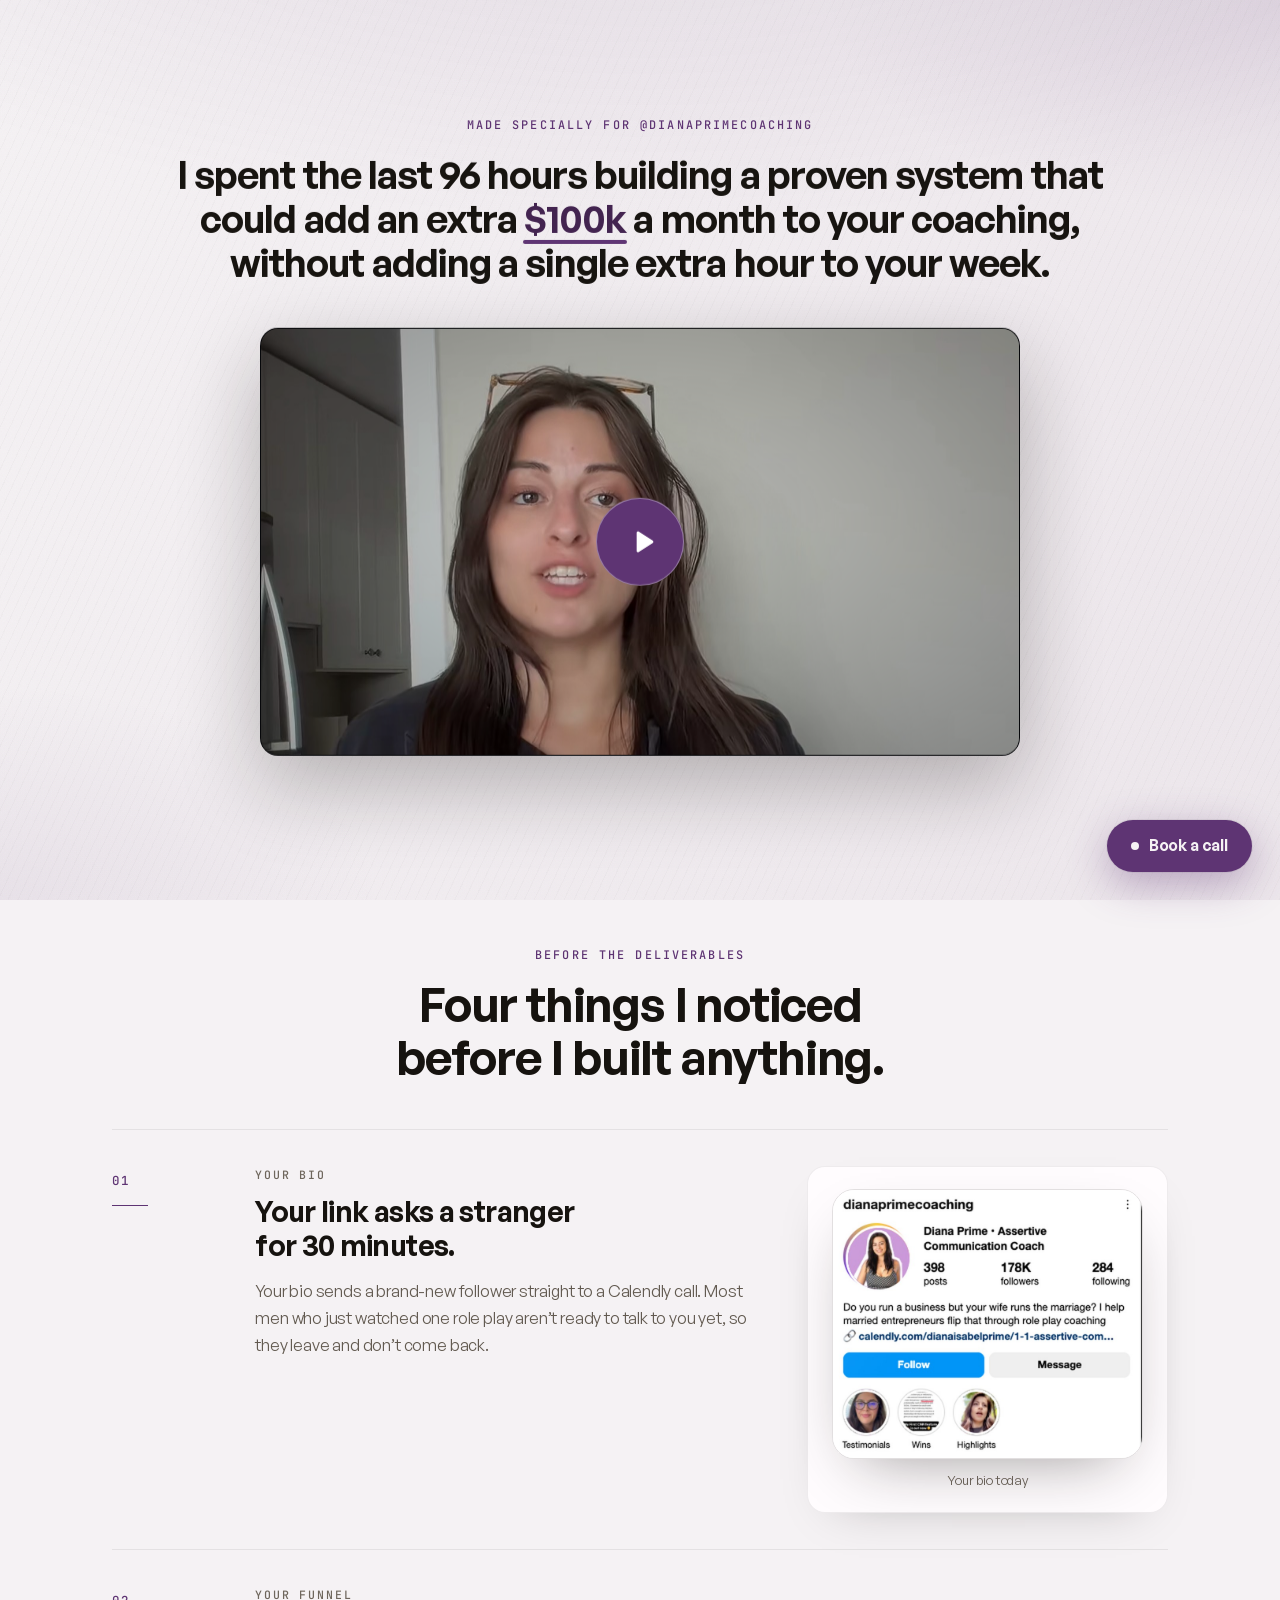
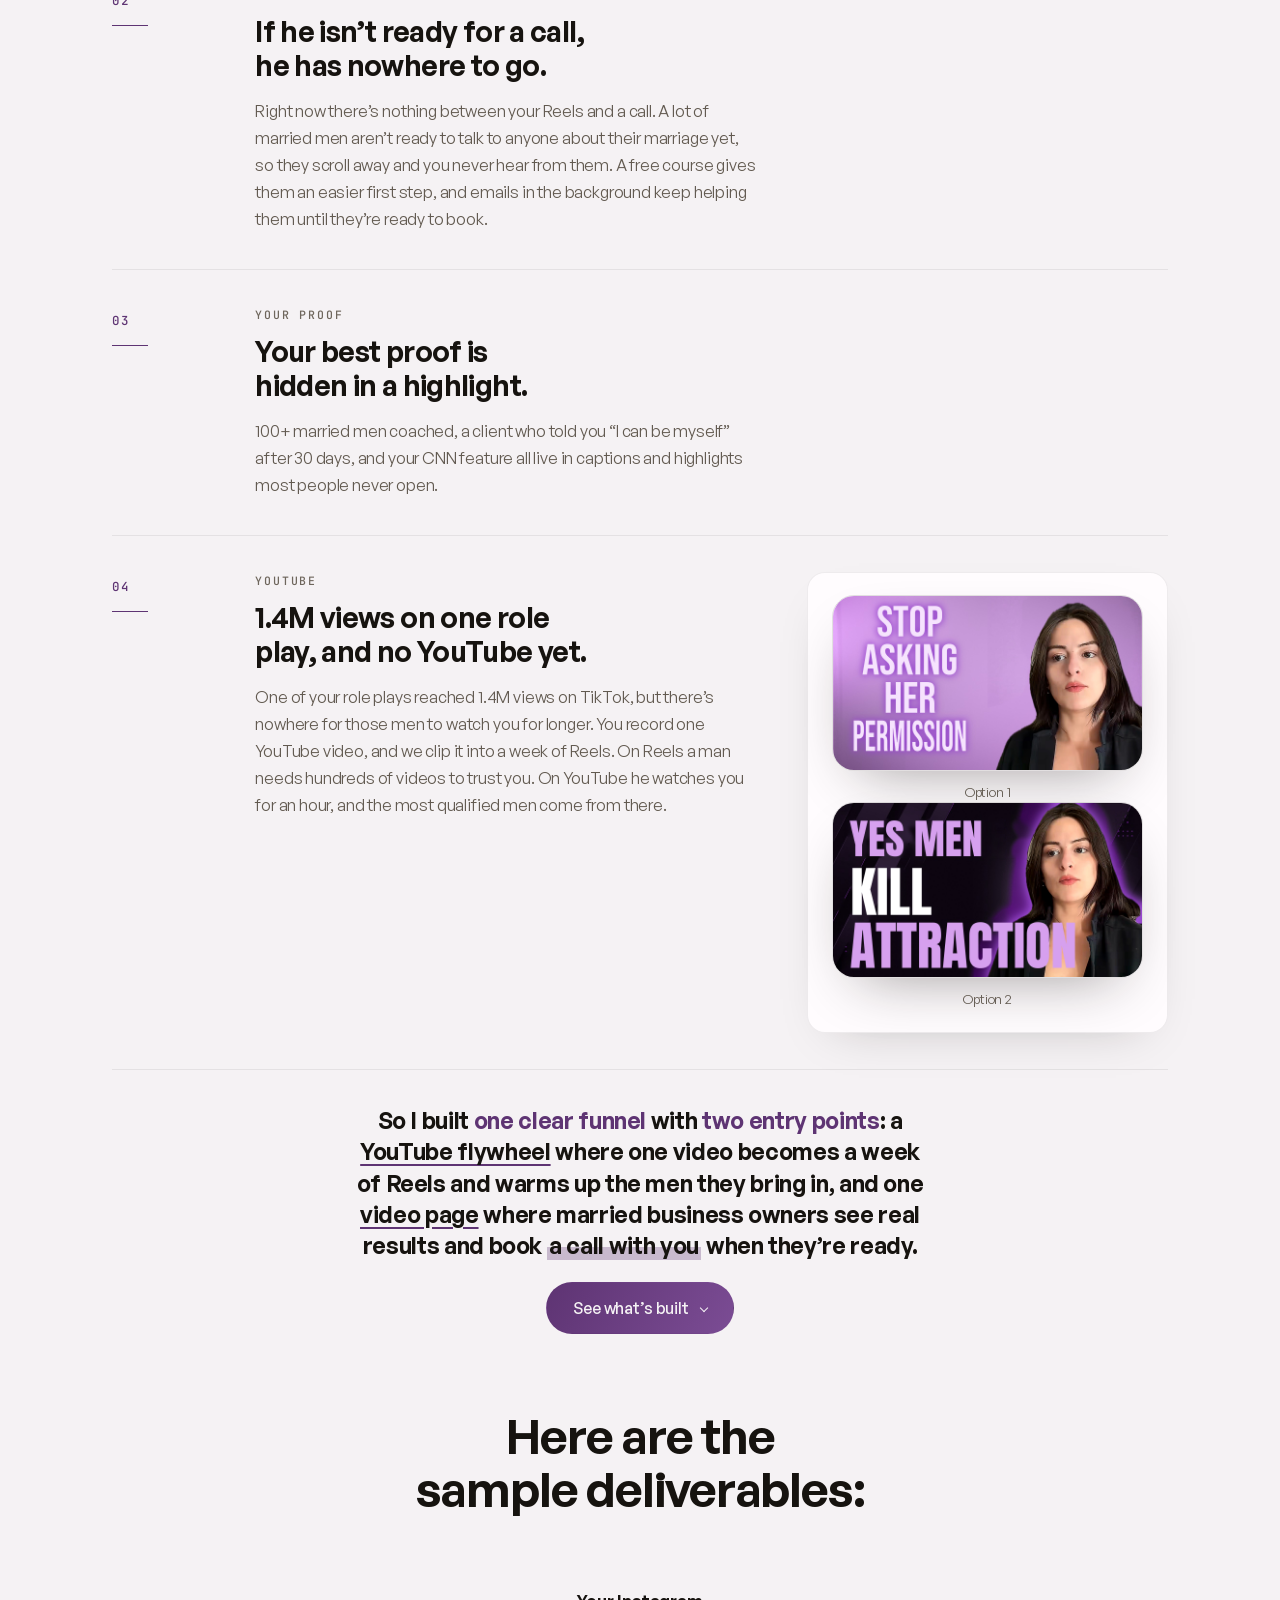
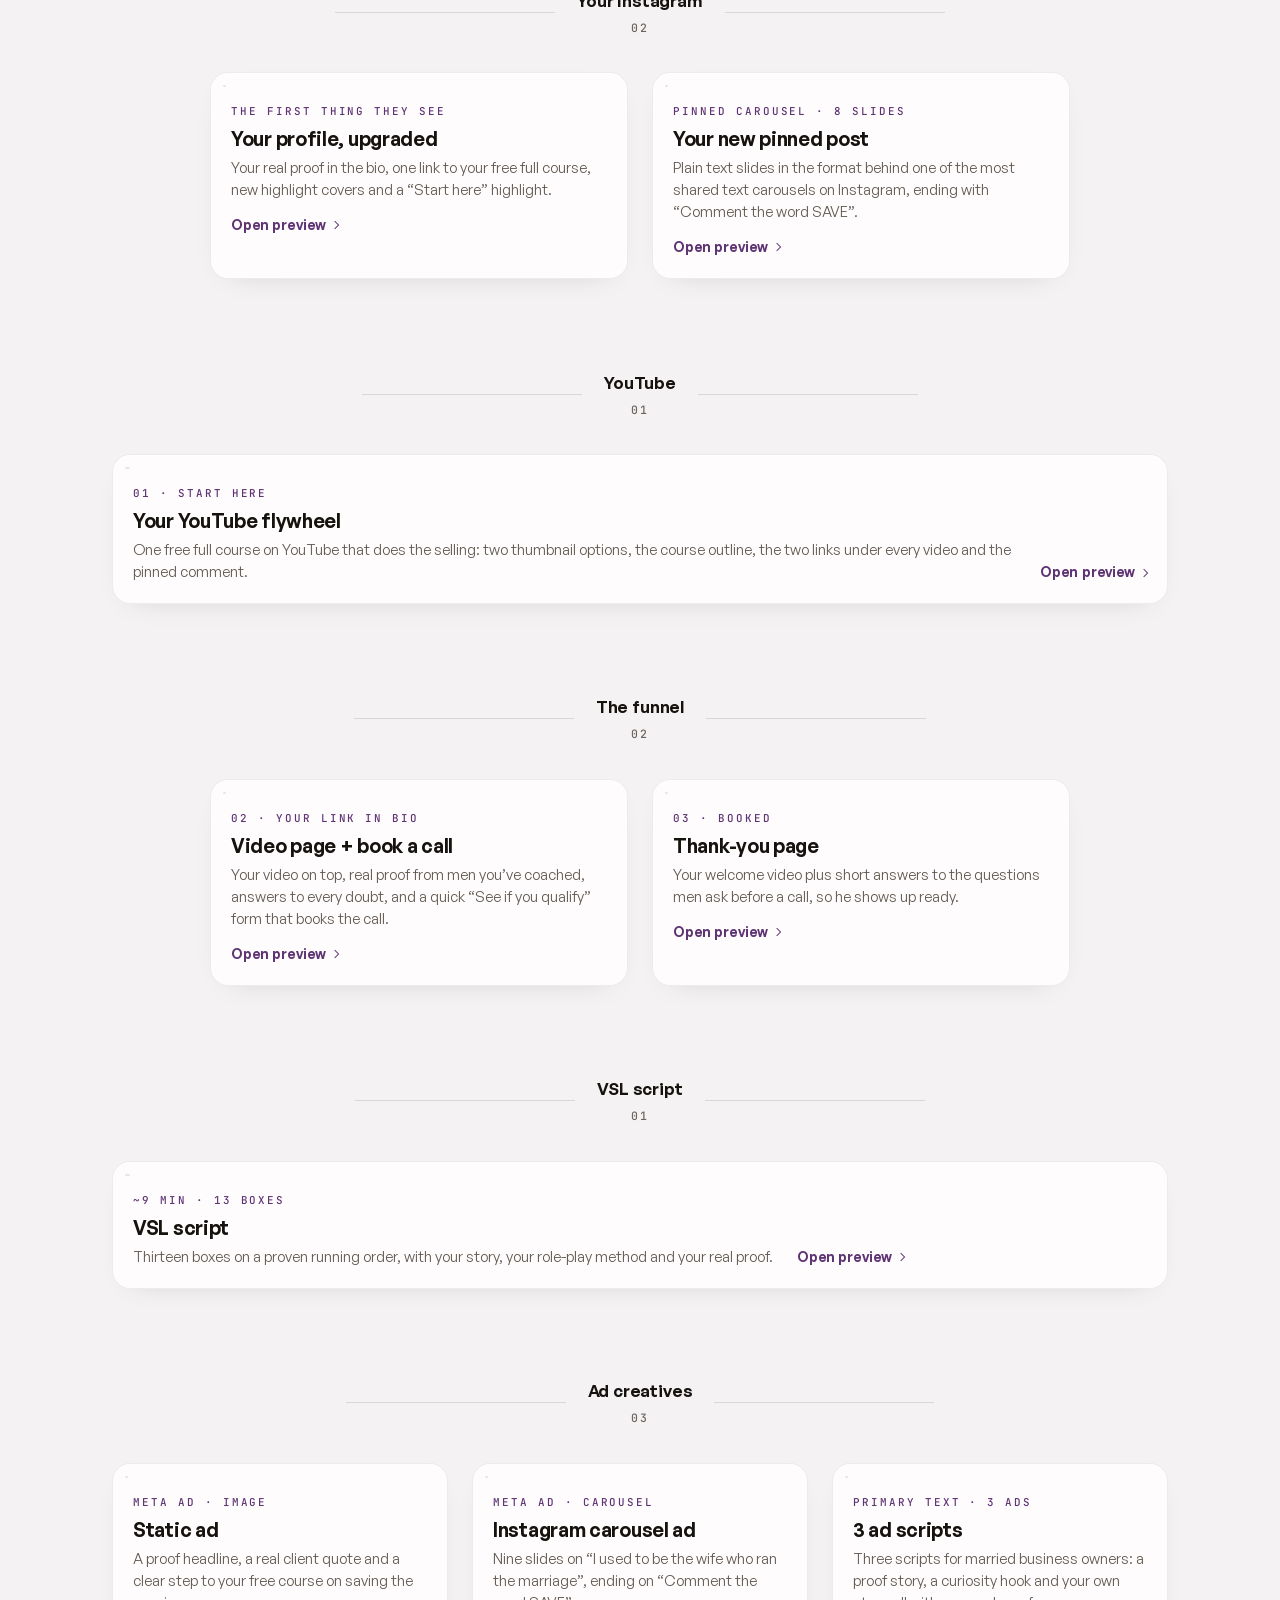
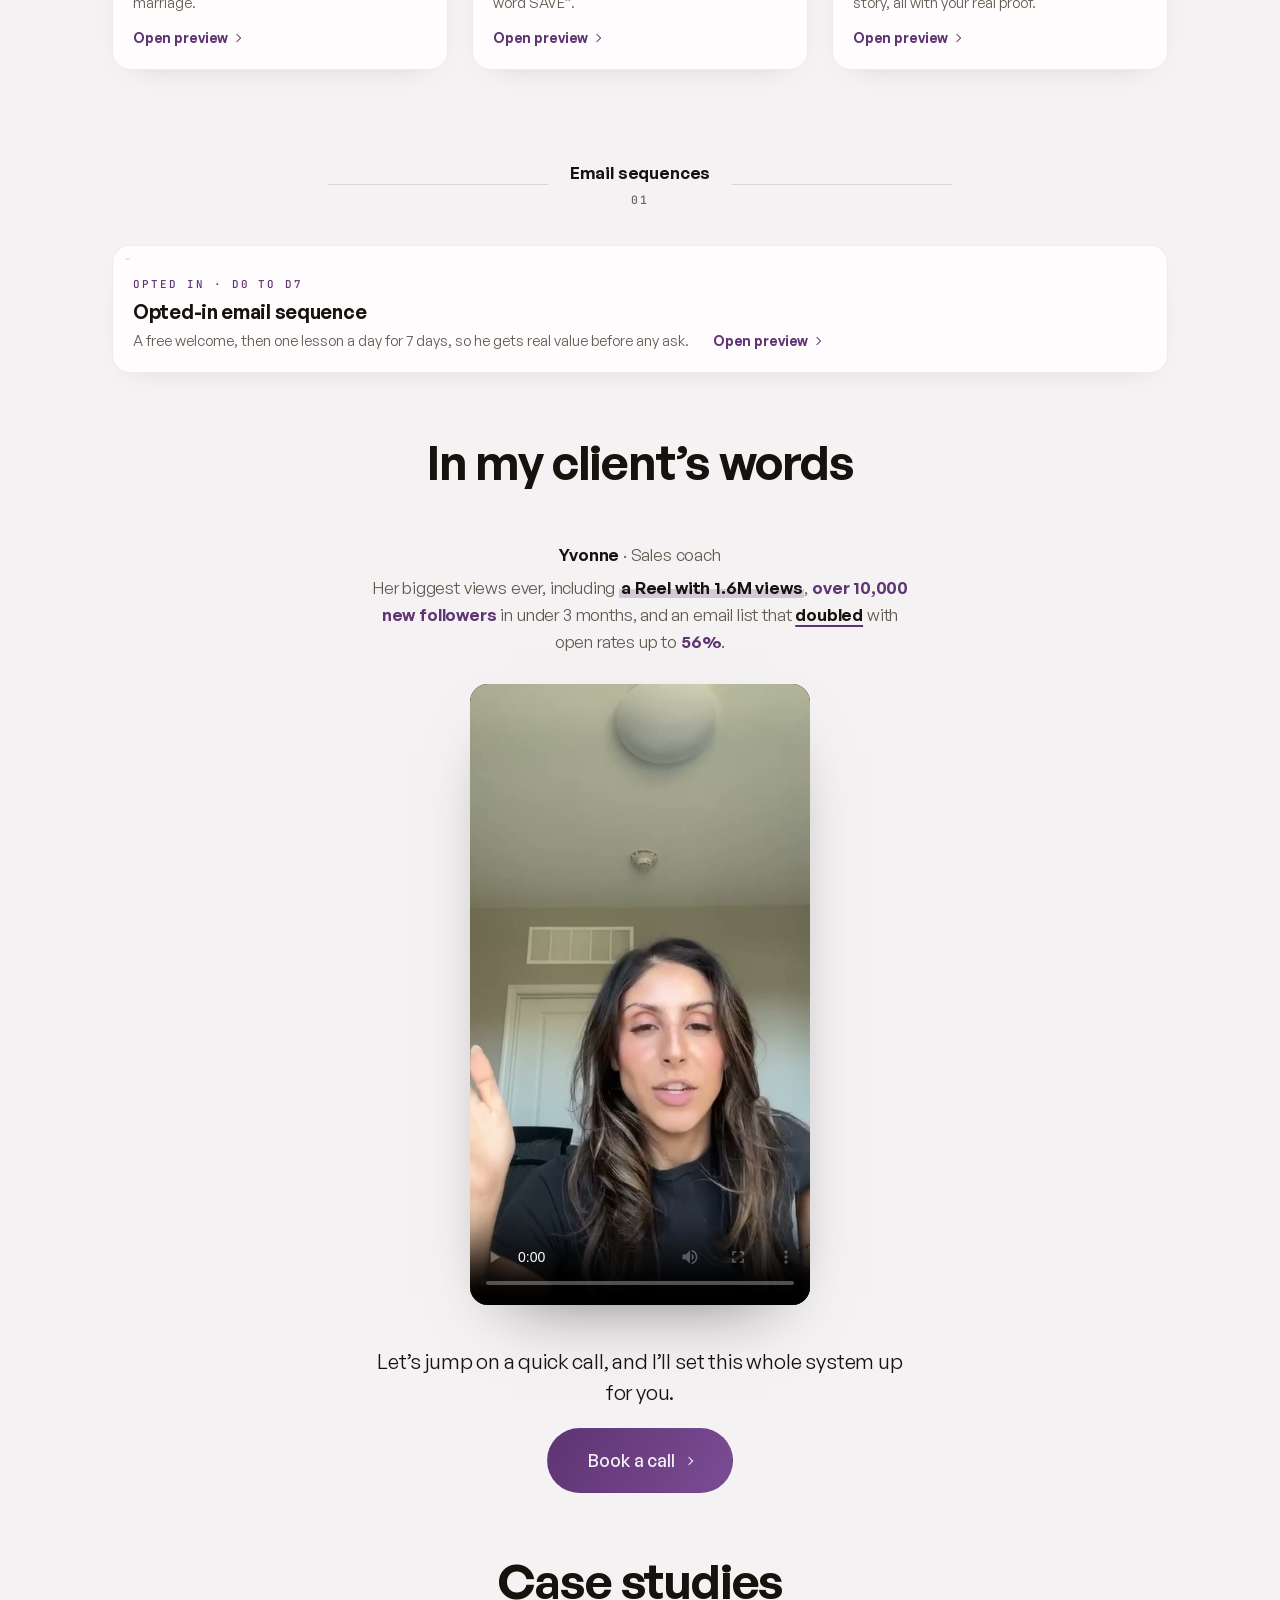
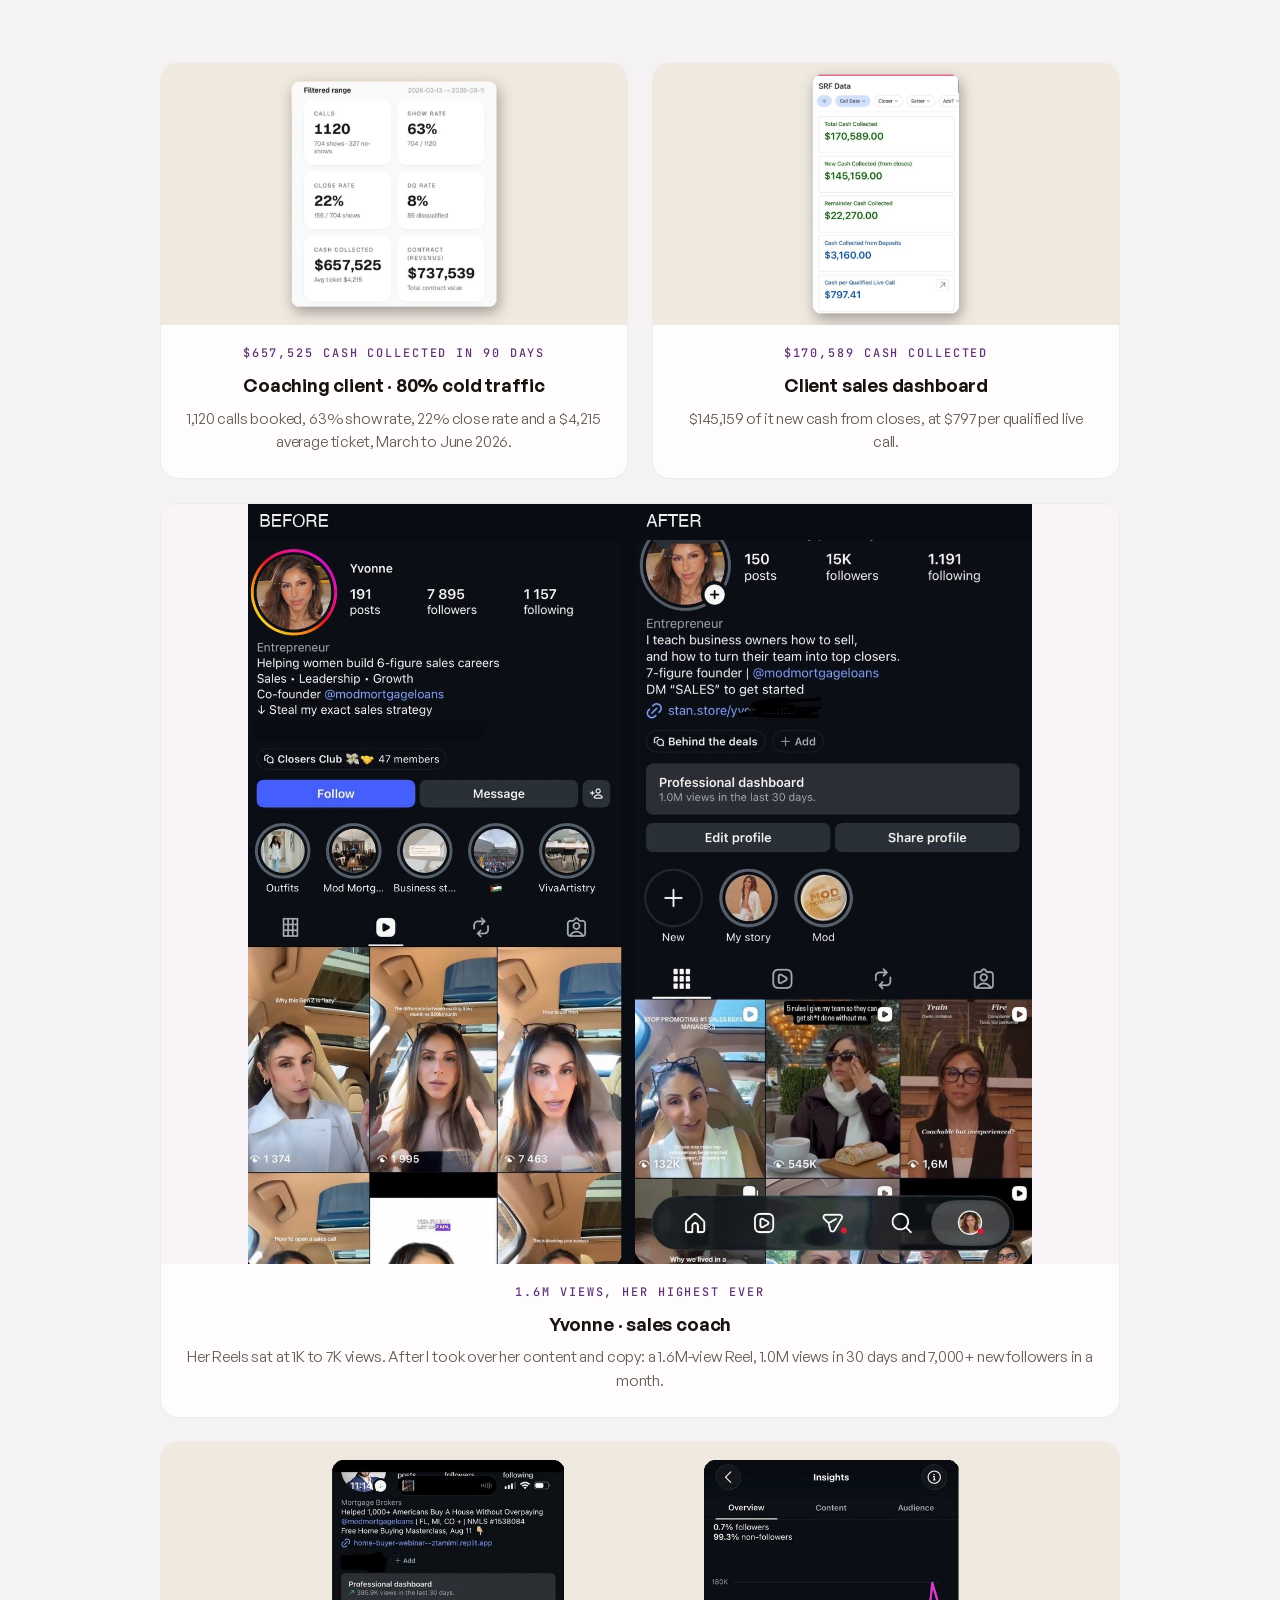
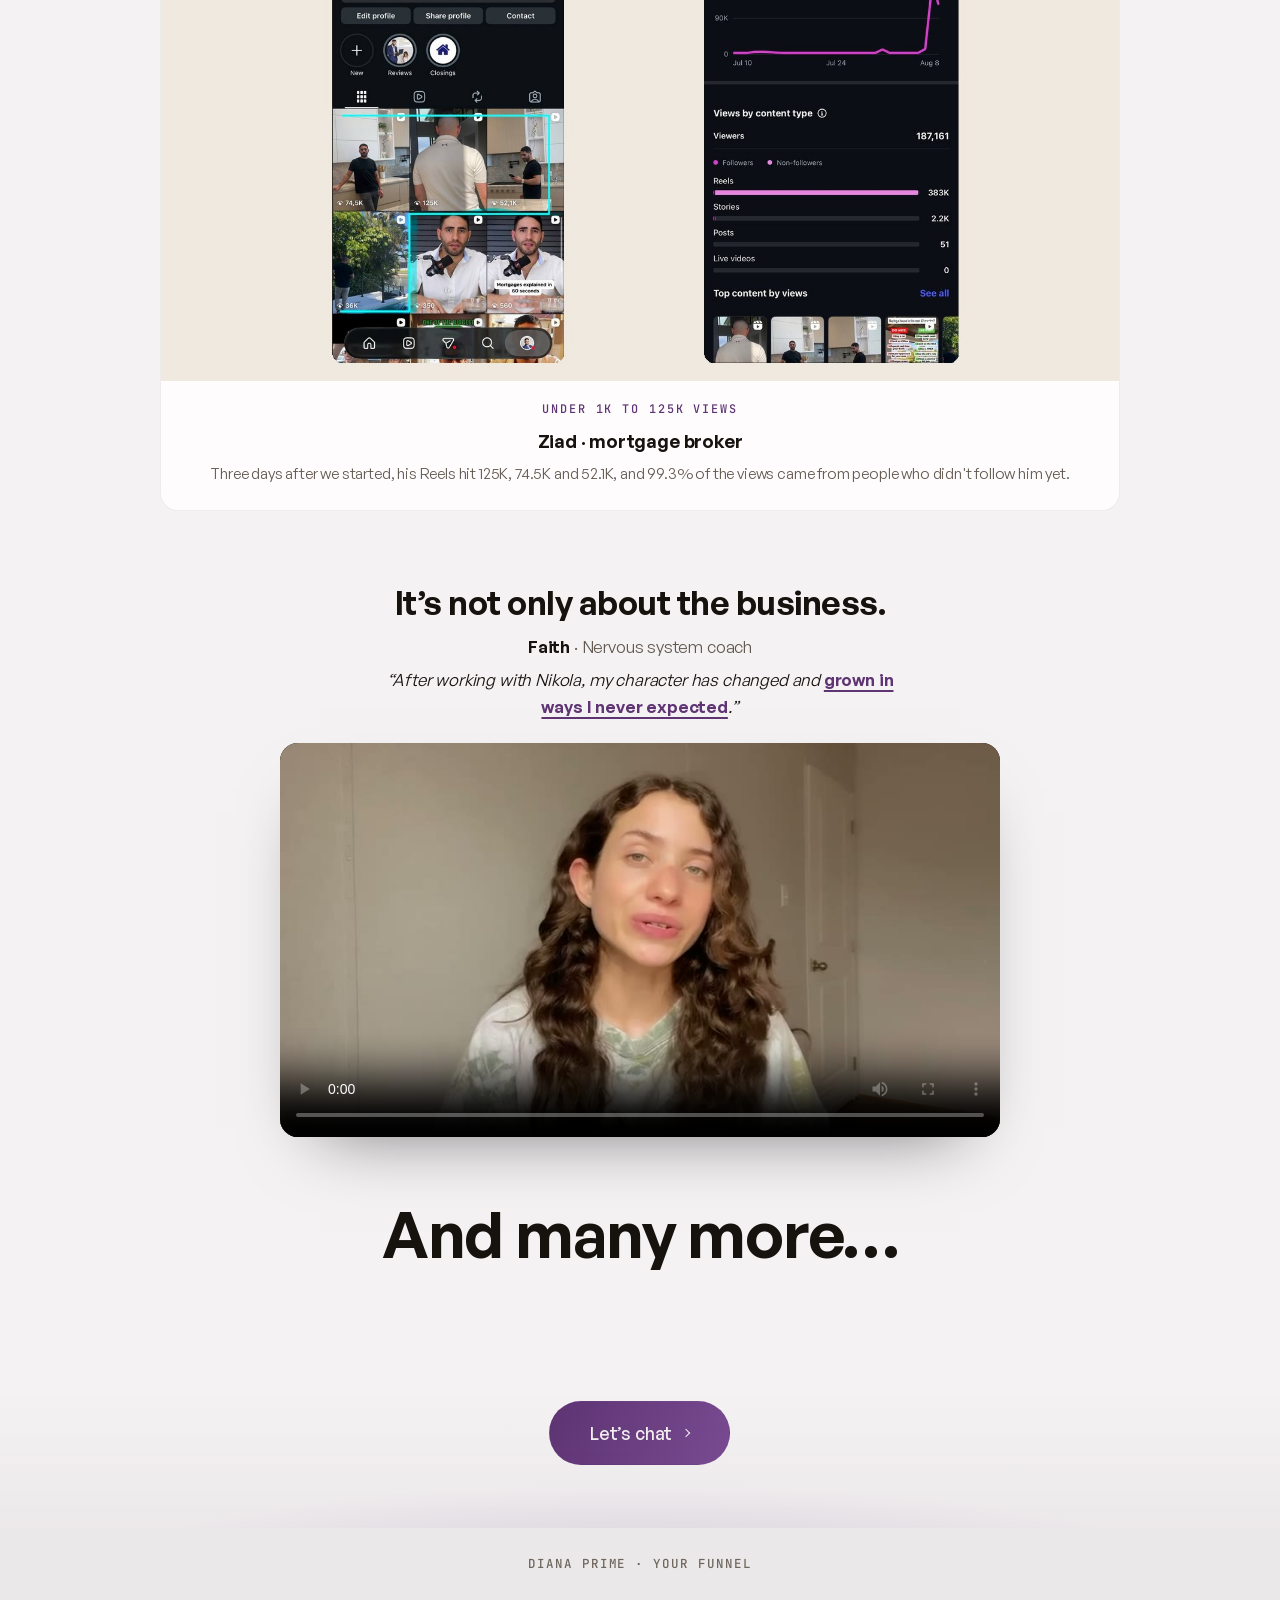
==== commit 39b0e9da: "VSL page: real client testimonials instead of results bar; hub beat 02 about men not ready for a cal" ====
--- a/index.html
+++ b/index.html
@@ -152,8 +152,8 @@
           <div class="beat__num"><span class="beat__idx">02</span><span class="beat__rule"></span></div>
           <div class="beat__copy">
             <p class="beat__kicker">Your funnel</p>
-            <h3 class="beat__title">There&rsquo;s no free step before the call.</h3>
-            <p class="beat__text">Right now there&rsquo;s nothing between a 30-second role play and a 30-minute Zoom with you. A video page would do that job for you: he watches you explain your method, sees what changed for men like him, and books a call already warm, around the clock.</p>
+            <h3 class="beat__title">If he isn&rsquo;t ready for a call, he has nowhere to go.</h3>
+            <p class="beat__text">Right now there&rsquo;s nothing between your Reels and a call. A lot of married men aren&rsquo;t ready to talk to anyone about their marriage yet, so they scroll away and you never hear from them. A free course gives them an easier first step, and emails in the background keep helping them until they&rsquo;re ready to book.</p>
           </div>
         </article>
 
@@ -197,11 +197,11 @@
             <span class="group__rule"></span>
           </div>
           <div class="grid grid--2">
-            <button class="pcard reveal" data-title="Your profile, upgraded" data-embed="ig-profile/?v=d5">
+            <button class="pcard reveal" data-title="Your profile, upgraded" data-embed="ig-profile/?v=d6">
               <span class="thumb"><span class="thumb__bar"><i></i><i></i><i></i><span class="thumb__url">today vs upgraded</span></span><img class="thumb__img" src="assets/img/igprofile-preview.jpg?v=4" alt="Your profile, upgraded preview" loading="lazy" /></span>
               <span class="pcard__body"><span><span class="pcard__kicker">The first thing they see</span><span class="pcard__title">Your profile, upgraded</span><span class="pcard__desc">Your real proof in the bio, one link to your free full course, new highlight covers and a &ldquo;Start here&rdquo; highlight.</span></span><span class="pcard__link">Open preview <span class="arrow" aria-hidden="true"></span></span></span>
             </button>
-            <button class="pcard reveal" data-title="Your new pinned post" data-embed="pinned-post/?v=d5" data-noanim>
+            <button class="pcard reveal" data-title="Your new pinned post" data-embed="pinned-post/?v=d6" data-noanim>
               <span class="thumb"><span class="thumb__bar"><i></i><i></i><i></i><span class="thumb__url">instagram.com/dianaprimecoaching</span></span><img class="thumb__img" src="assets/img/pinned-preview.jpg?v=3" alt="Your new pinned post preview" loading="lazy" /></span>
               <span class="pcard__body"><span><span class="pcard__kicker">Pinned carousel · 8 slides</span><span class="pcard__title">Your new pinned post</span><span class="pcard__desc">Plain text slides in the format behind one of the most shared text carousels on Instagram, ending with &ldquo;Comment the word SAVE&rdquo;.</span></span><span class="pcard__link">Open preview <span class="arrow" aria-hidden="true"></span></span></span>
             </button>
@@ -215,7 +215,7 @@
             <span class="group__rule"></span>
           </div>
           <div class="grid grid--1">
-            <button class="pcard pcard--wide reveal" data-title="Your YouTube flywheel" data-embed="youtube-flywheel/?v=d5">
+            <button class="pcard pcard--wide reveal" data-title="Your YouTube flywheel" data-embed="youtube-flywheel/?v=d6">
               <span class="thumb thumb--wide"><span class="thumb__bar"><i></i><i></i><i></i><span class="thumb__url">your free full course</span></span><img class="thumb__img" src="assets/img/flywheel-preview.jpg?v=3" alt="Your YouTube flywheel preview" loading="lazy" /></span>
               <span class="pcard__body"><span><span class="pcard__kicker">01 · Start here</span><span class="pcard__title">Your YouTube flywheel</span><span class="pcard__desc">One free full course on YouTube that does the selling: two thumbnail options, the course outline, the two links under every video and the pinned comment.</span></span><span class="pcard__link">Open preview <span class="arrow" aria-hidden="true"></span></span></span>
             </button>
@@ -229,11 +229,11 @@
             <span class="group__rule"></span>
           </div>
           <div class="grid grid--2">
-            <button class="pcard reveal" data-title="Video page + book a call" data-embed="video/?v=d5">
-              <span class="thumb"><span class="thumb__bar"><i></i><i></i><i></i><span class="thumb__url">your link in bio</span></span><img class="thumb__img" src="assets/img/video-preview.jpg?v=5" alt="Video page + book a call preview" loading="lazy" /></span>
+            <button class="pcard reveal" data-title="Video page + book a call" data-embed="video/?v=d6">
+              <span class="thumb"><span class="thumb__bar"><i></i><i></i><i></i><span class="thumb__url">your link in bio</span></span><img class="thumb__img" src="assets/img/video-preview.jpg?v=6" alt="Video page + book a call preview" loading="lazy" /></span>
               <span class="pcard__body"><span><span class="pcard__kicker">02 · Your link in bio</span><span class="pcard__title">Video page + book a call</span><span class="pcard__desc">Your video on top, real proof from men you&rsquo;ve coached, answers to every doubt, and a quick &ldquo;See if you qualify&rdquo; form that books the call.</span></span><span class="pcard__link">Open preview <span class="arrow" aria-hidden="true"></span></span></span>
             </button>
-            <button class="pcard reveal" data-title="Thank-you page" data-embed="thank-you/?v=d5">
+            <button class="pcard reveal" data-title="Thank-you page" data-embed="thank-you/?v=d6">
               <span class="thumb"><span class="thumb__bar"><i></i><i></i><i></i><span class="thumb__url">booked</span></span><img class="thumb__img" src="assets/img/thankyou-preview.jpg?v=3" alt="Thank-you page preview" loading="lazy" /></span>
               <span class="pcard__body"><span><span class="pcard__kicker">03 · Booked</span><span class="pcard__title">Thank-you page</span><span class="pcard__desc">Your welcome video plus short answers to the questions men ask before a call, so he shows up ready.</span></span><span class="pcard__link">Open preview <span class="arrow" aria-hidden="true"></span></span></span>
             </button>
@@ -247,7 +247,7 @@
             <span class="group__rule"></span>
           </div>
           <div class="grid grid--1">
-            <button class="pcard pcard--wide reveal" data-title="VSL script" data-embed="vsl-script/?v=d5">
+            <button class="pcard pcard--wide reveal" data-title="VSL script" data-embed="vsl-script/?v=d6">
               <span class="thumb thumb--wide"><span class="thumb__bar"><i></i><i></i><i></i><span class="thumb__url">script · 13 boxes</span></span><img class="thumb__img" src="assets/img/vslscript-preview.jpg?v=3" alt="VSL script preview" loading="lazy" /></span>
               <span class="pcard__body"><span><span class="pcard__kicker">~9 min · 13 boxes</span><span class="pcard__title">VSL script</span><span class="pcard__desc">Thirteen boxes on a proven running order, with your story, your role-play method and your real proof.</span></span><span class="pcard__link">Open preview <span class="arrow" aria-hidden="true"></span></span></span>
             </button>
@@ -261,15 +261,15 @@
             <span class="group__rule"></span>
           </div>
           <div class="grid grid--3">
-            <button class="pcard reveal" data-title="Static ad" data-embed="static-ad/?v=d5" data-noanim>
+            <button class="pcard reveal" data-title="Static ad" data-embed="static-ad/?v=d6" data-noanim>
               <span class="thumb"><span class="thumb__bar"><i></i><i></i><i></i><span class="thumb__url">instagram.com/dianaprimecoaching</span></span><img class="thumb__img" src="assets/img/static-ad-preview.jpg?v=3" alt="Static ad preview" loading="lazy" /></span>
               <span class="pcard__body"><span><span class="pcard__kicker">Meta ad · Image</span><span class="pcard__title">Static ad</span><span class="pcard__desc">A proof headline, a real client quote and a clear step to your free course on saving the marriage.</span></span><span class="pcard__link">Open preview <span class="arrow" aria-hidden="true"></span></span></span>
             </button>
-            <button class="pcard reveal" data-title="Instagram carousel ad" data-embed="carousel/phone/?v=d5" data-noanim>
+            <button class="pcard reveal" data-title="Instagram carousel ad" data-embed="carousel/phone/?v=d6" data-noanim>
               <span class="thumb"><span class="thumb__bar"><i></i><i></i><i></i><span class="thumb__url">instagram.com/dianaprimecoaching</span></span><img class="thumb__img" src="assets/img/carousel-preview.jpg?v=3" alt="Instagram carousel ad preview" loading="lazy" /></span>
               <span class="pcard__body"><span><span class="pcard__kicker">Meta ad · Carousel</span><span class="pcard__title">Instagram carousel ad</span><span class="pcard__desc">Nine slides on &ldquo;I used to be the wife who ran the marriage&rdquo;, ending on &ldquo;Comment the word SAVE&rdquo;.</span></span><span class="pcard__link">Open preview <span class="arrow" aria-hidden="true"></span></span></span>
             </button>
-            <button class="pcard reveal" data-title="3 ad scripts" data-embed="ad-scripts/?v=d5">
+            <button class="pcard reveal" data-title="3 ad scripts" data-embed="ad-scripts/?v=d6">
               <span class="thumb"><span class="thumb__bar"><i></i><i></i><i></i><span class="thumb__url">ad scripts</span></span><img class="thumb__img" src="assets/img/adscripts-preview.jpg?v=3" alt="3 ad scripts preview" loading="lazy" /></span>
               <span class="pcard__body"><span><span class="pcard__kicker">Primary text · 3 ads</span><span class="pcard__title">3 ad scripts</span><span class="pcard__desc">Three scripts for married business owners: a proof story, a curiosity hook and your own story, all with your real proof.</span></span><span class="pcard__link">Open preview <span class="arrow" aria-hidden="true"></span></span></span>
             </button>
@@ -283,7 +283,7 @@
             <span class="group__rule"></span>
           </div>
           <div class="grid grid--1">
-            <button class="pcard pcard--wide reveal" data-title="Opted-in email sequence" data-embed="opted-in/?v=d5">
+            <button class="pcard pcard--wide reveal" data-title="Opted-in email sequence" data-embed="opted-in/?v=d6">
               <span class="thumb thumb--wide"><span class="thumb__bar"><i></i><i></i><i></i><span class="thumb__url">sequence · 8 emails</span></span><img class="thumb__img" src="assets/img/optedin-preview.jpg?v=3" alt="Opted-in email sequence preview" loading="lazy" /></span>
               <span class="pcard__body"><span><span class="pcard__kicker">Opted in · D0 to D7</span><span class="pcard__title">Opted-in email sequence</span><span class="pcard__desc">A free welcome, then one lesson a day for 7 days, so he gets real value before any ask.</span></span><span class="pcard__link">Open preview <span class="arrow" aria-hidden="true"></span></span></span>
             </button>
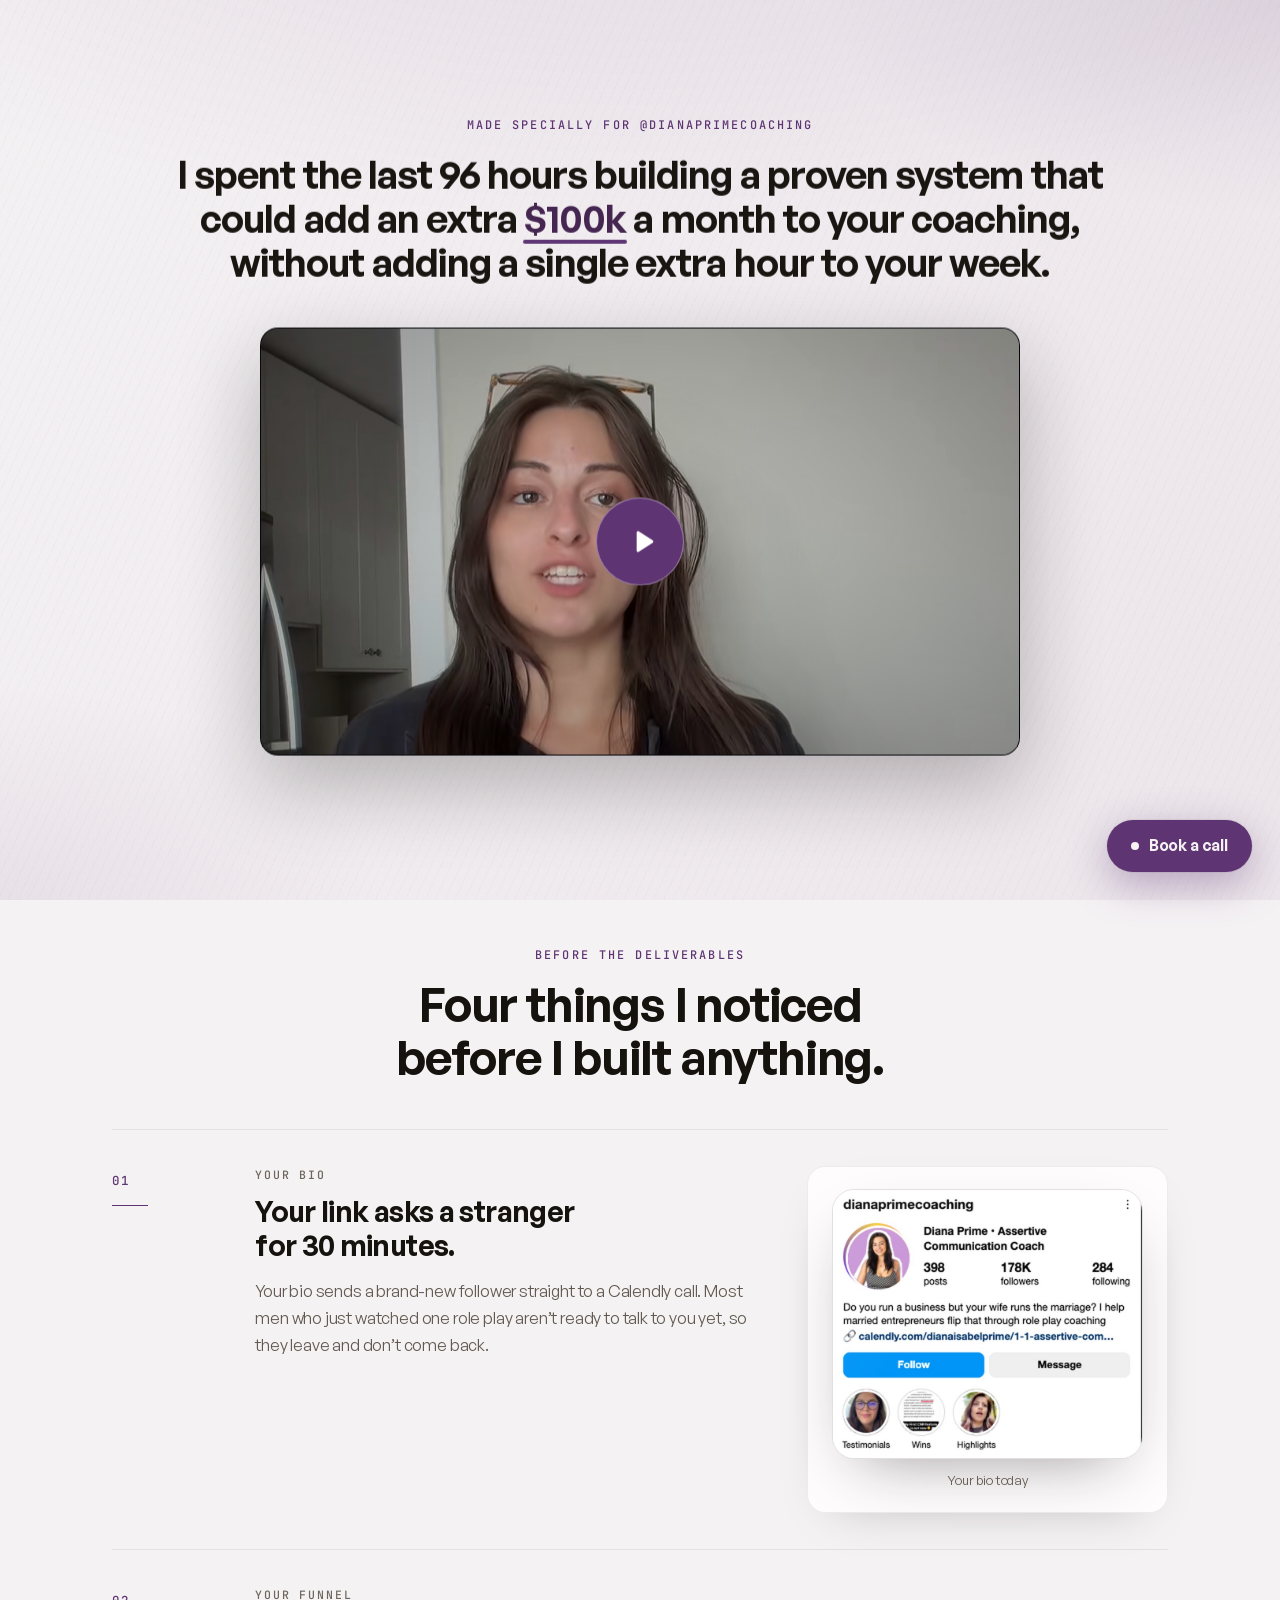
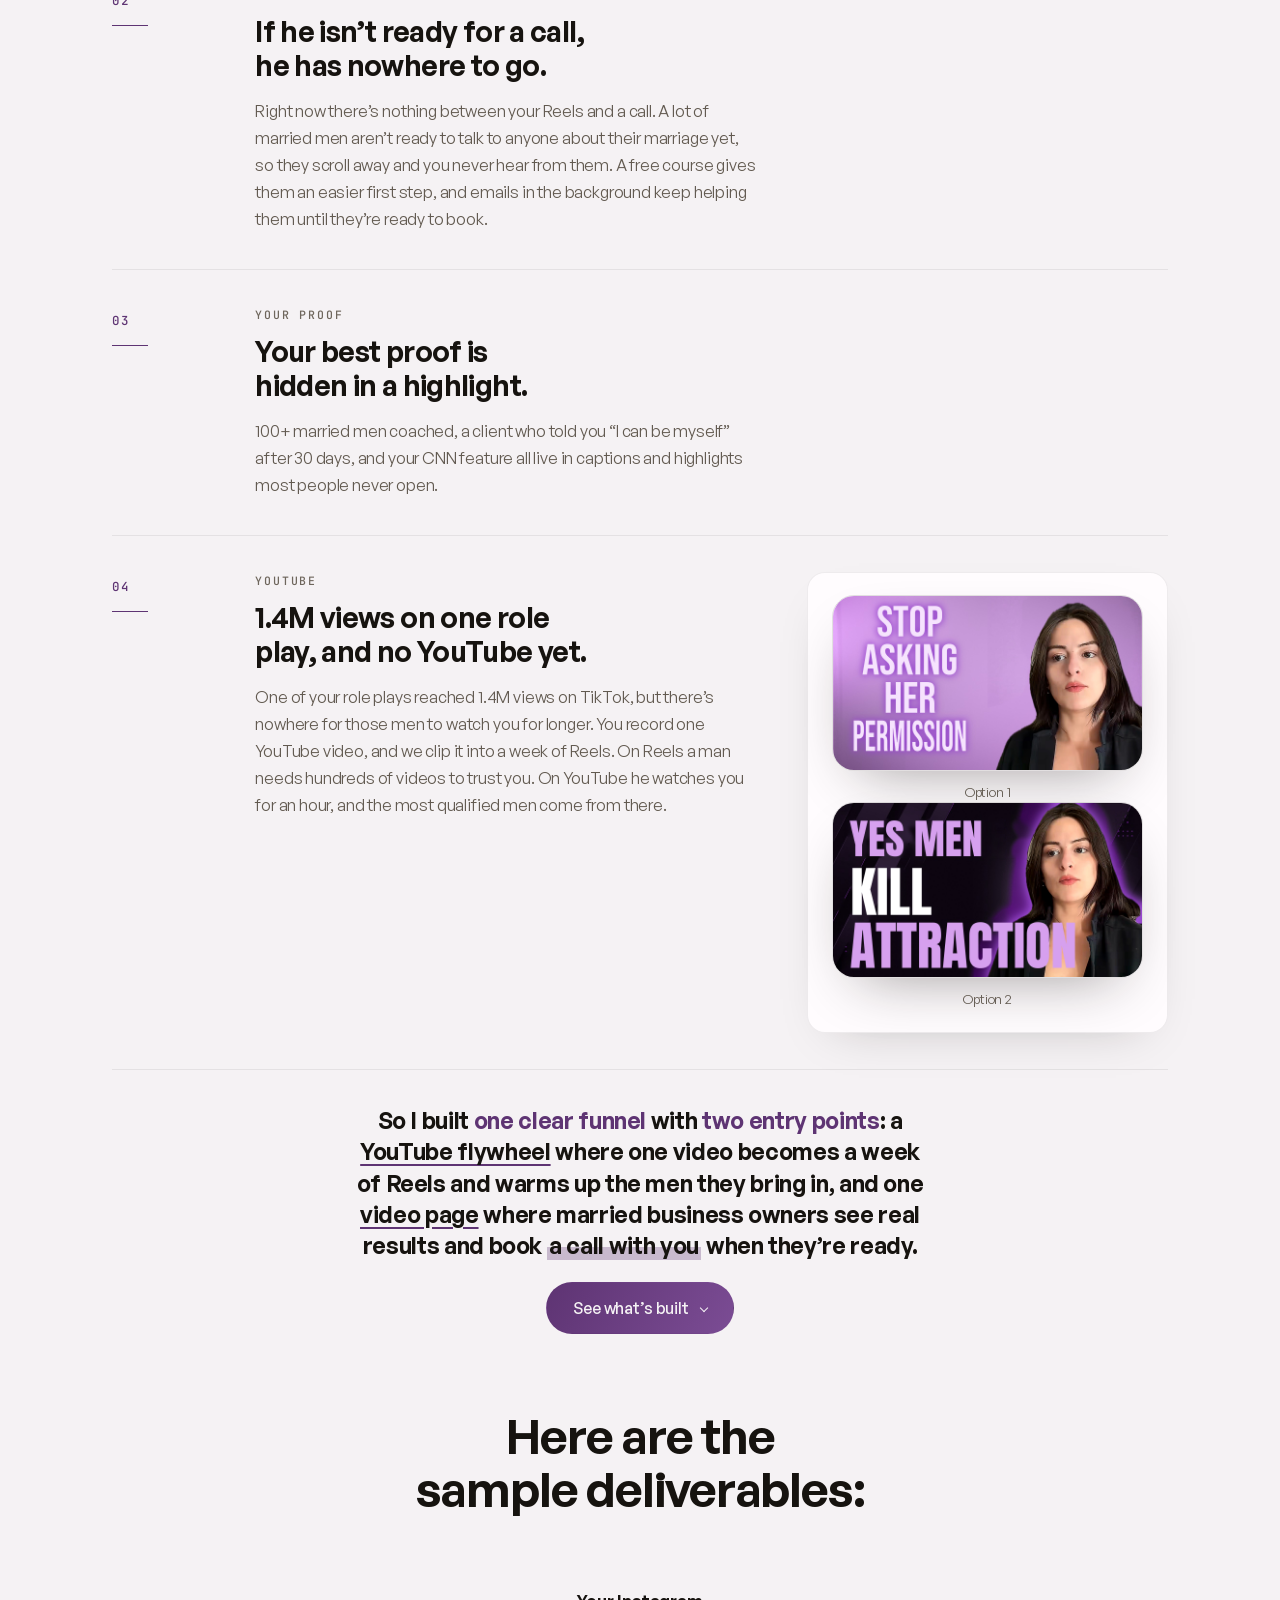
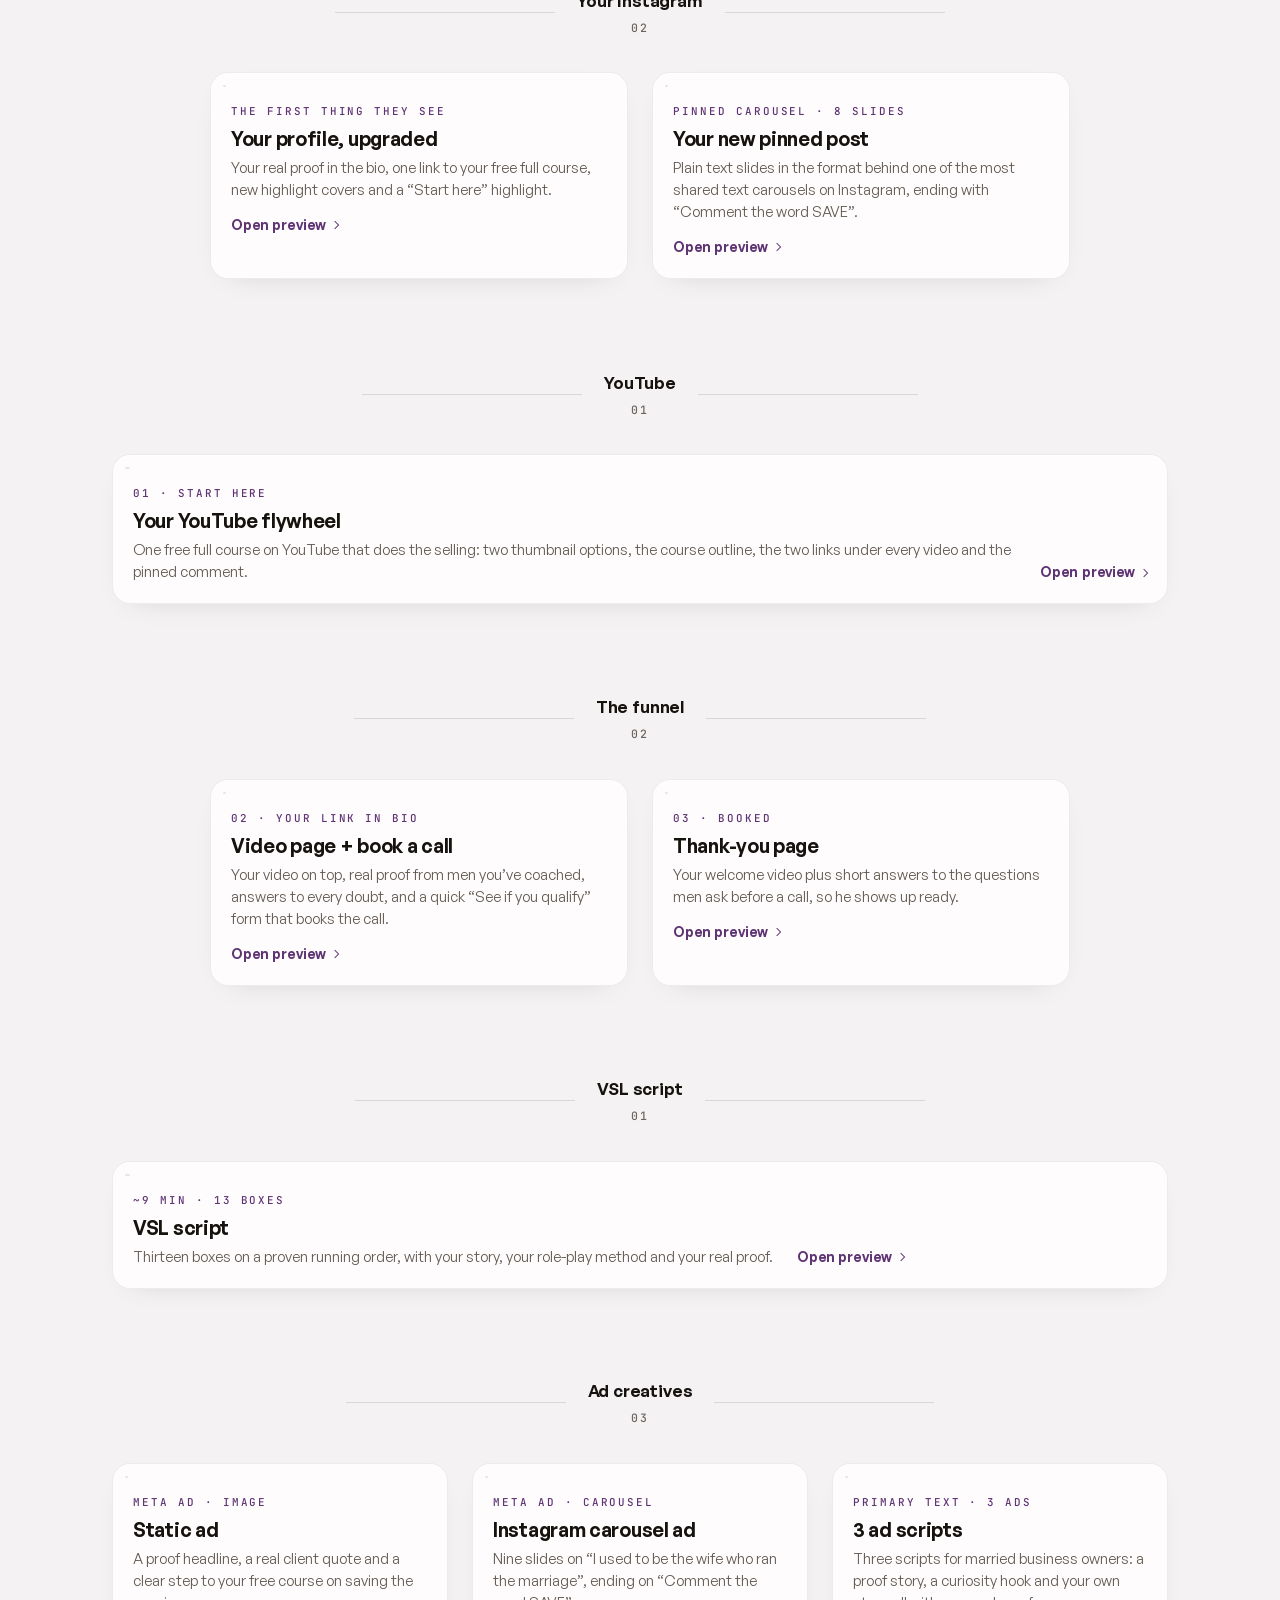
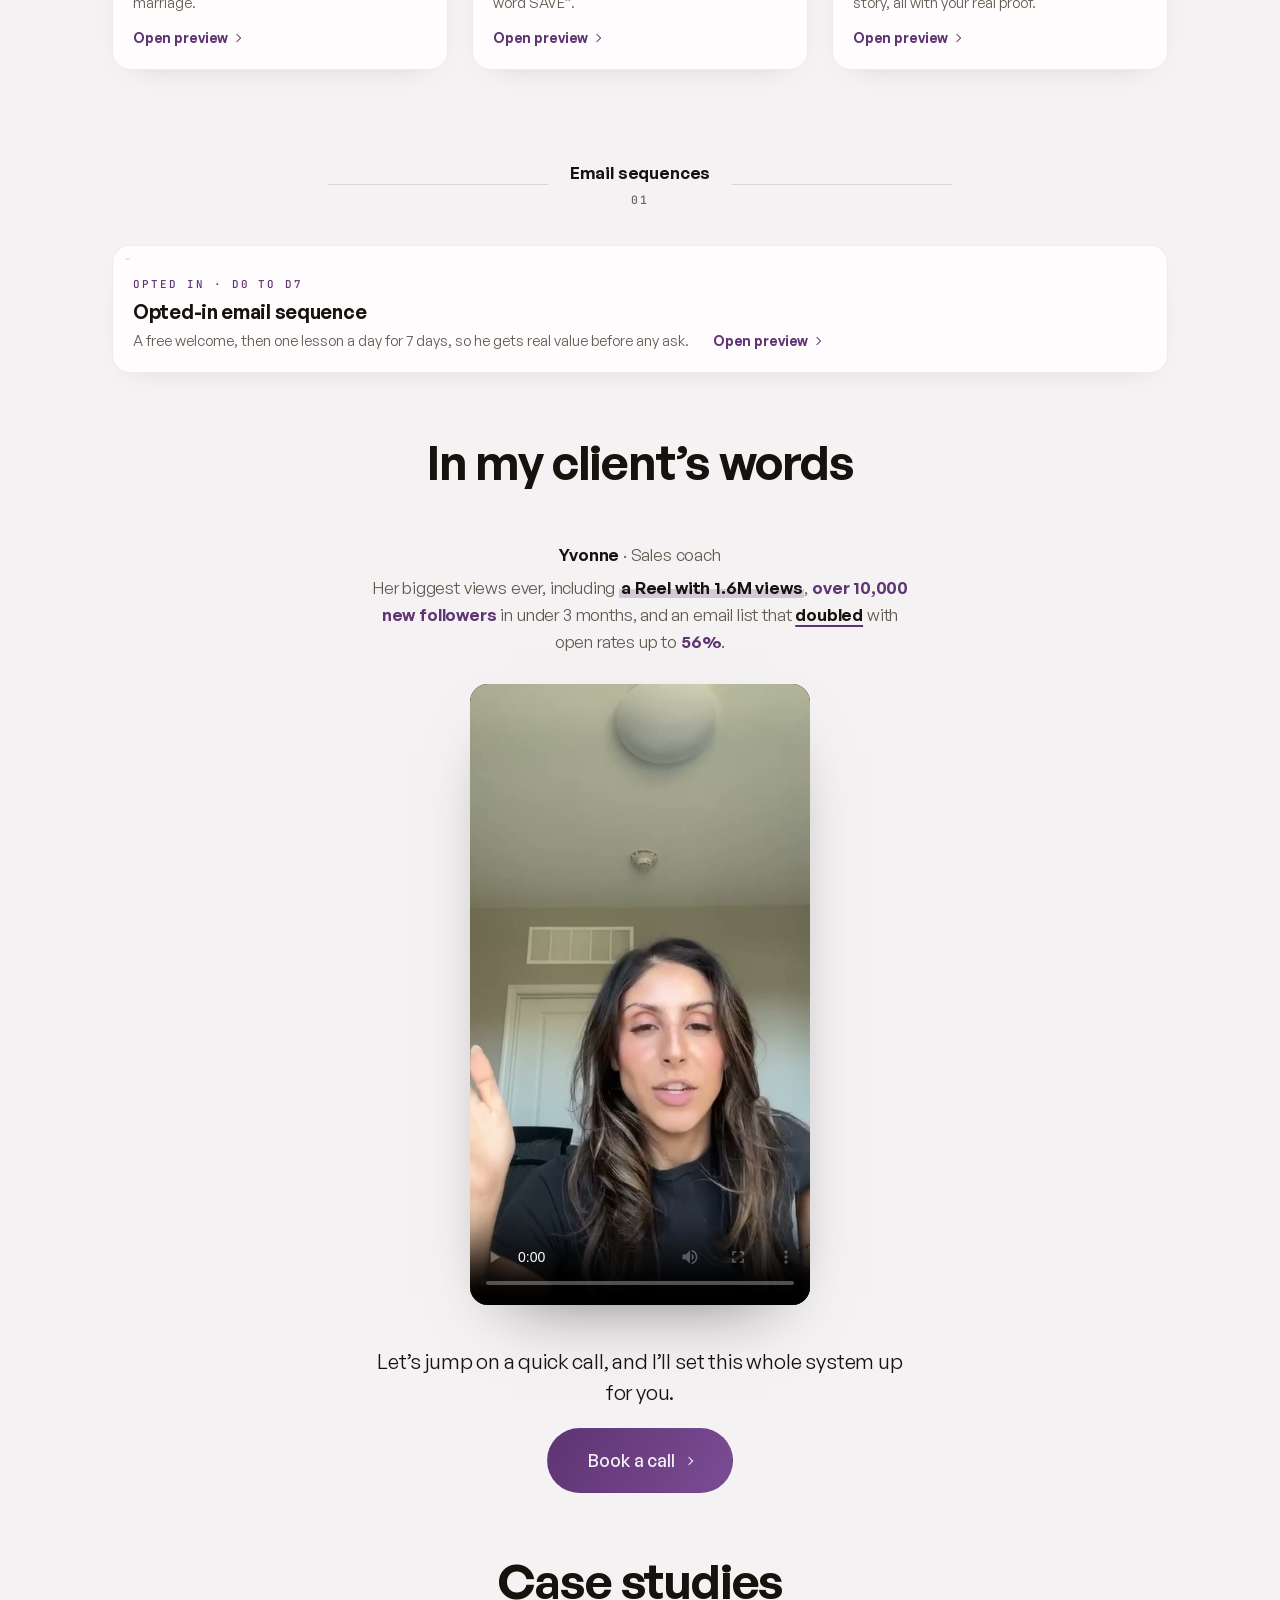
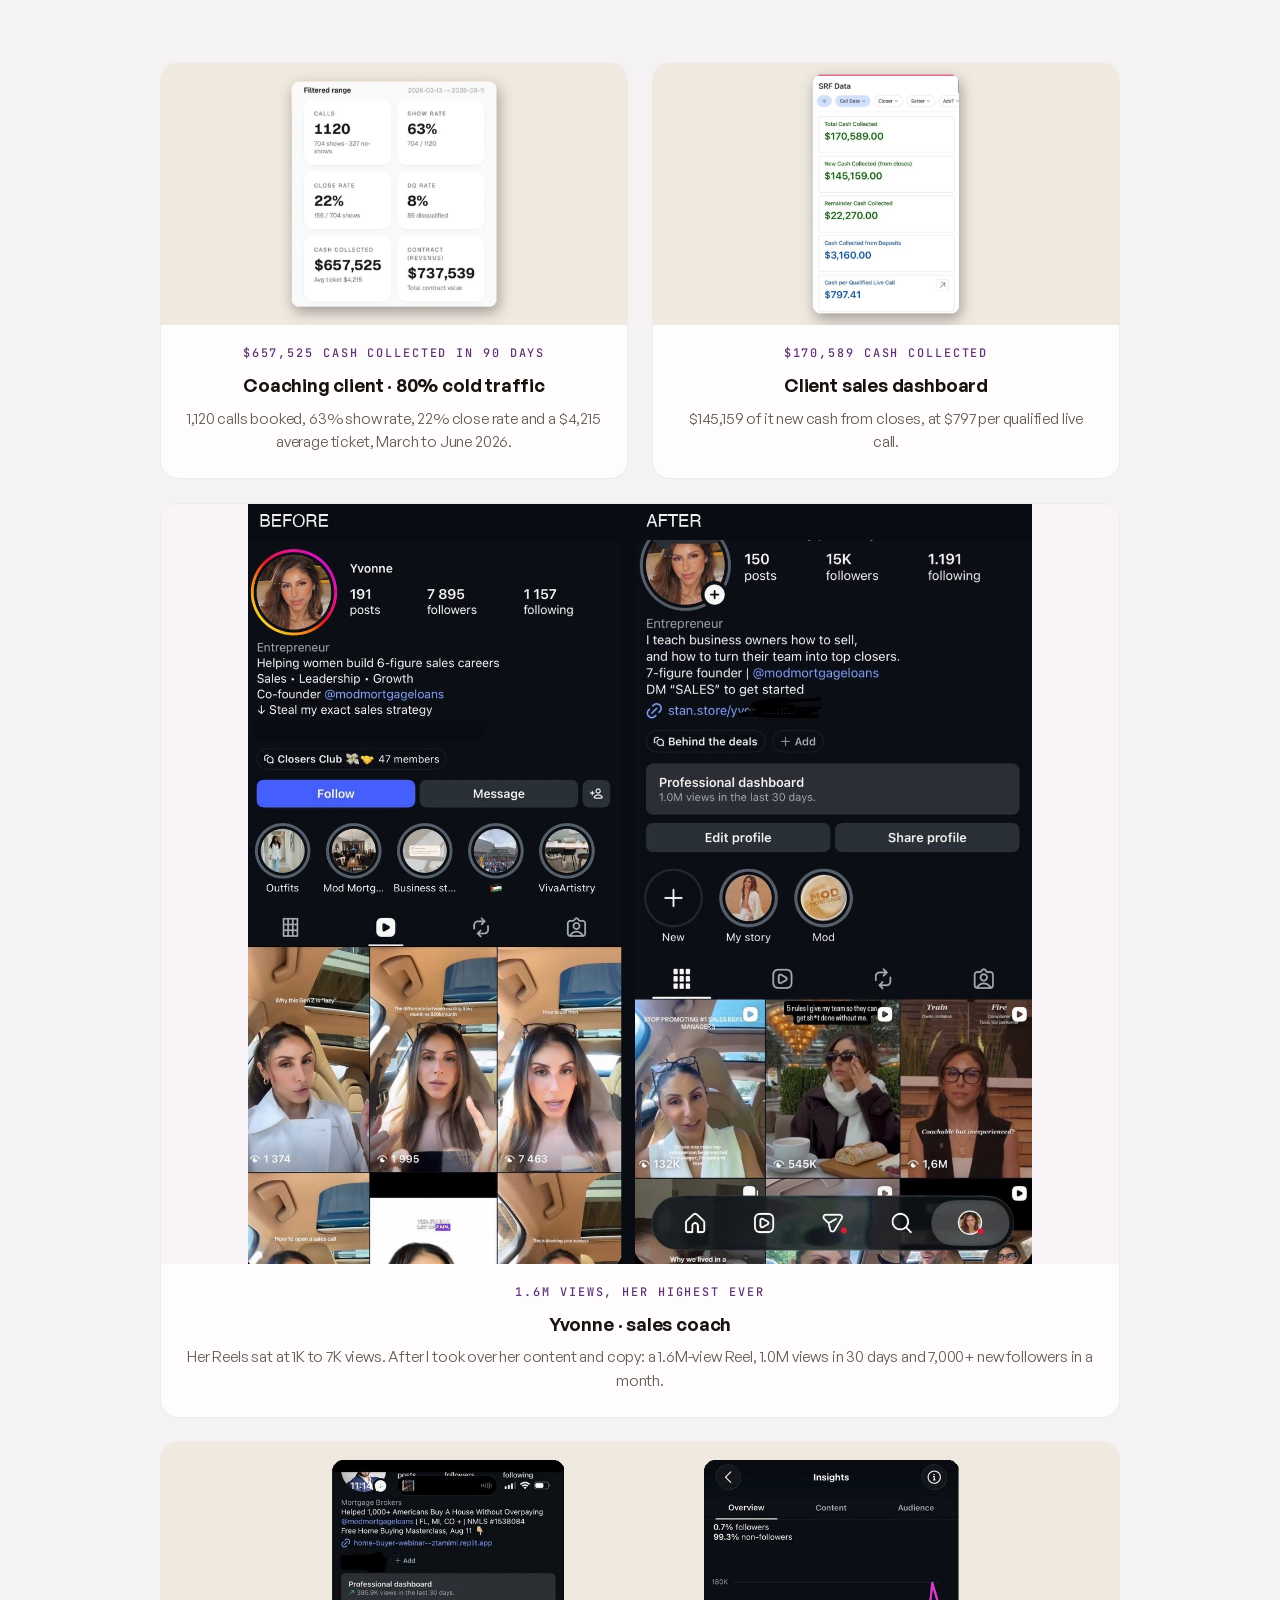
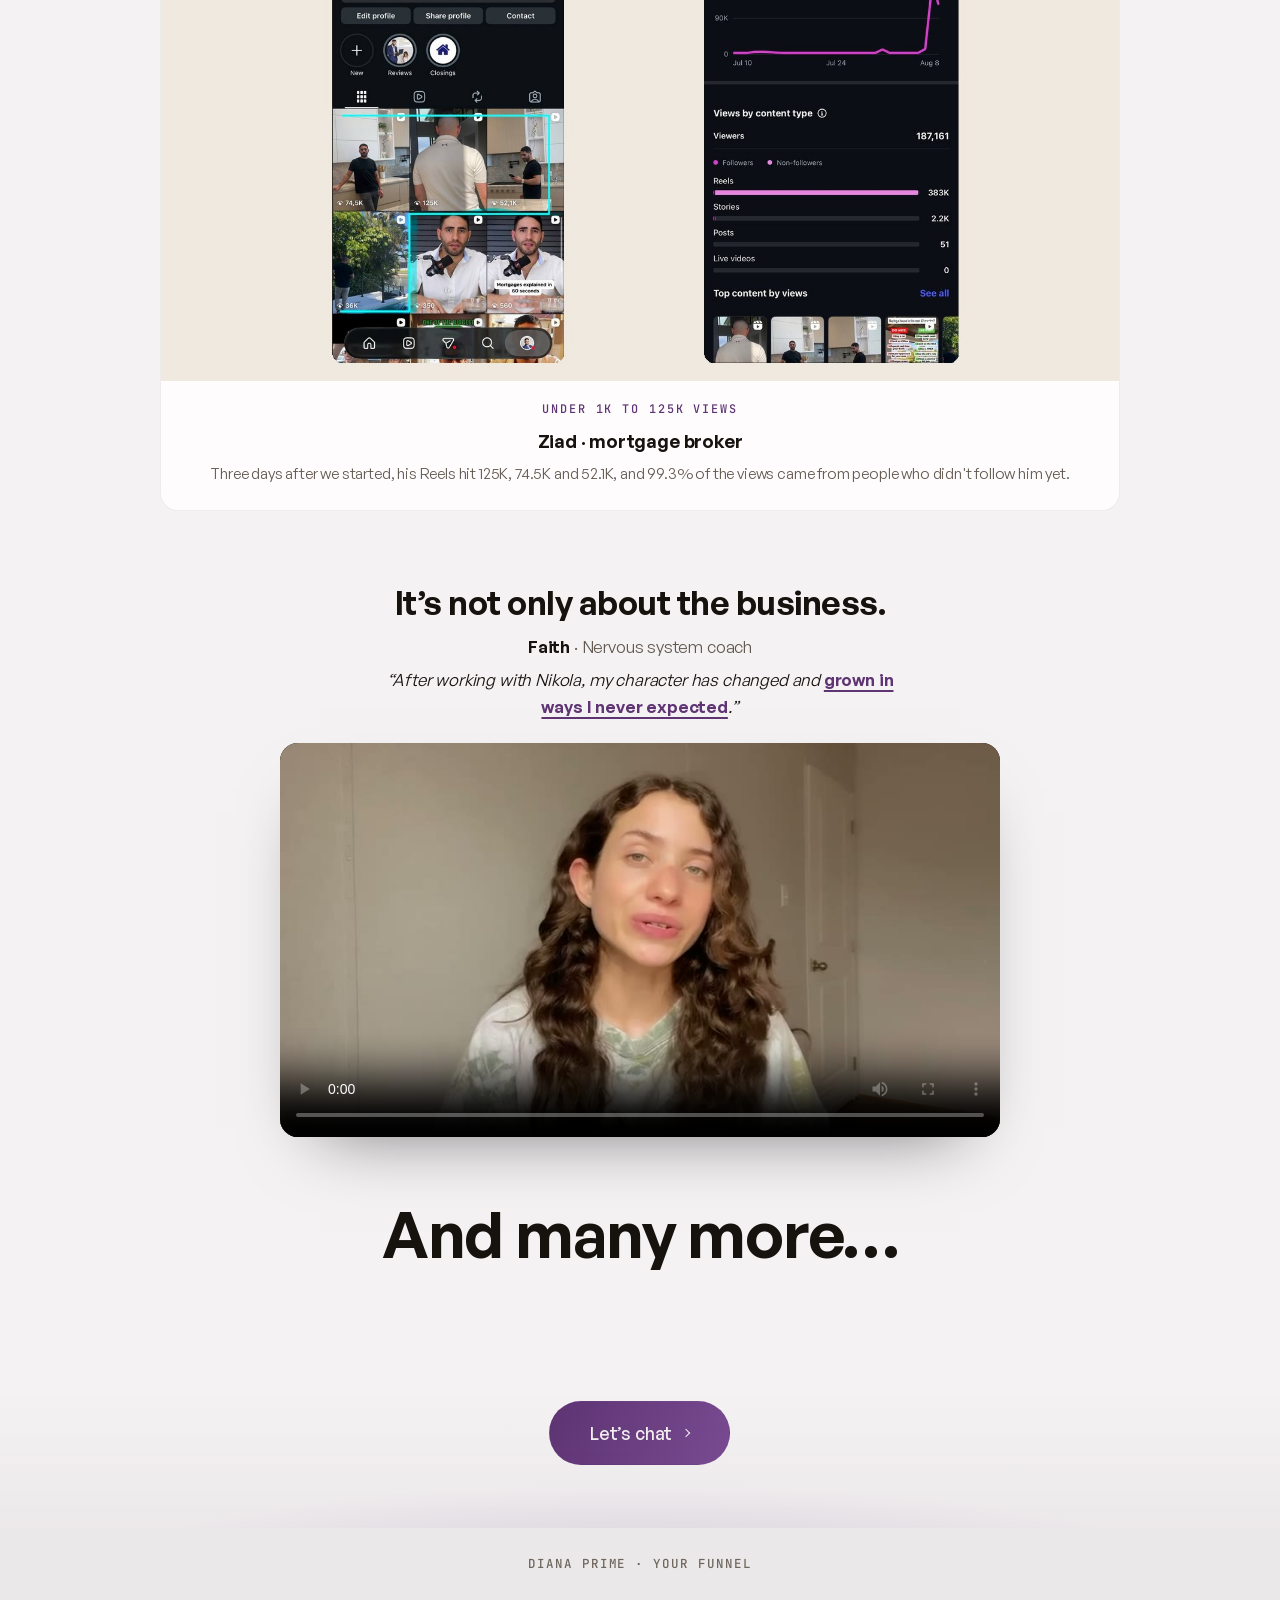
==== commit 98fcdf74: "VSL page: testimonials moved to the end, before FAQ Co-Authored-By: Claude Opus 5.5 <noreply@anthrop" ====
--- a/index.html
+++ b/index.html
@@ -197,11 +197,11 @@
             <span class="group__rule"></span>
           </div>
           <div class="grid grid--2">
-            <button class="pcard reveal" data-title="Your profile, upgraded" data-embed="ig-profile/?v=d6">
+            <button class="pcard reveal" data-title="Your profile, upgraded" data-embed="ig-profile/?v=d7">
               <span class="thumb"><span class="thumb__bar"><i></i><i></i><i></i><span class="thumb__url">today vs upgraded</span></span><img class="thumb__img" src="assets/img/igprofile-preview.jpg?v=4" alt="Your profile, upgraded preview" loading="lazy" /></span>
               <span class="pcard__body"><span><span class="pcard__kicker">The first thing they see</span><span class="pcard__title">Your profile, upgraded</span><span class="pcard__desc">Your real proof in the bio, one link to your free full course, new highlight covers and a &ldquo;Start here&rdquo; highlight.</span></span><span class="pcard__link">Open preview <span class="arrow" aria-hidden="true"></span></span></span>
             </button>
-            <button class="pcard reveal" data-title="Your new pinned post" data-embed="pinned-post/?v=d6" data-noanim>
+            <button class="pcard reveal" data-title="Your new pinned post" data-embed="pinned-post/?v=d7" data-noanim>
               <span class="thumb"><span class="thumb__bar"><i></i><i></i><i></i><span class="thumb__url">instagram.com/dianaprimecoaching</span></span><img class="thumb__img" src="assets/img/pinned-preview.jpg?v=3" alt="Your new pinned post preview" loading="lazy" /></span>
               <span class="pcard__body"><span><span class="pcard__kicker">Pinned carousel · 8 slides</span><span class="pcard__title">Your new pinned post</span><span class="pcard__desc">Plain text slides in the format behind one of the most shared text carousels on Instagram, ending with &ldquo;Comment the word SAVE&rdquo;.</span></span><span class="pcard__link">Open preview <span class="arrow" aria-hidden="true"></span></span></span>
             </button>
@@ -215,7 +215,7 @@
             <span class="group__rule"></span>
           </div>
           <div class="grid grid--1">
-            <button class="pcard pcard--wide reveal" data-title="Your YouTube flywheel" data-embed="youtube-flywheel/?v=d6">
+            <button class="pcard pcard--wide reveal" data-title="Your YouTube flywheel" data-embed="youtube-flywheel/?v=d7">
               <span class="thumb thumb--wide"><span class="thumb__bar"><i></i><i></i><i></i><span class="thumb__url">your free full course</span></span><img class="thumb__img" src="assets/img/flywheel-preview.jpg?v=3" alt="Your YouTube flywheel preview" loading="lazy" /></span>
               <span class="pcard__body"><span><span class="pcard__kicker">01 · Start here</span><span class="pcard__title">Your YouTube flywheel</span><span class="pcard__desc">One free full course on YouTube that does the selling: two thumbnail options, the course outline, the two links under every video and the pinned comment.</span></span><span class="pcard__link">Open preview <span class="arrow" aria-hidden="true"></span></span></span>
             </button>
@@ -229,11 +229,11 @@
             <span class="group__rule"></span>
           </div>
           <div class="grid grid--2">
-            <button class="pcard reveal" data-title="Video page + book a call" data-embed="video/?v=d6">
-              <span class="thumb"><span class="thumb__bar"><i></i><i></i><i></i><span class="thumb__url">your link in bio</span></span><img class="thumb__img" src="assets/img/video-preview.jpg?v=6" alt="Video page + book a call preview" loading="lazy" /></span>
+            <button class="pcard reveal" data-title="Video page + book a call" data-embed="video/?v=d7">
+              <span class="thumb"><span class="thumb__bar"><i></i><i></i><i></i><span class="thumb__url">your link in bio</span></span><img class="thumb__img" src="assets/img/video-preview.jpg?v=7" alt="Video page + book a call preview" loading="lazy" /></span>
               <span class="pcard__body"><span><span class="pcard__kicker">02 · Your link in bio</span><span class="pcard__title">Video page + book a call</span><span class="pcard__desc">Your video on top, real proof from men you&rsquo;ve coached, answers to every doubt, and a quick &ldquo;See if you qualify&rdquo; form that books the call.</span></span><span class="pcard__link">Open preview <span class="arrow" aria-hidden="true"></span></span></span>
             </button>
-            <button class="pcard reveal" data-title="Thank-you page" data-embed="thank-you/?v=d6">
+            <button class="pcard reveal" data-title="Thank-you page" data-embed="thank-you/?v=d7">
               <span class="thumb"><span class="thumb__bar"><i></i><i></i><i></i><span class="thumb__url">booked</span></span><img class="thumb__img" src="assets/img/thankyou-preview.jpg?v=3" alt="Thank-you page preview" loading="lazy" /></span>
               <span class="pcard__body"><span><span class="pcard__kicker">03 · Booked</span><span class="pcard__title">Thank-you page</span><span class="pcard__desc">Your welcome video plus short answers to the questions men ask before a call, so he shows up ready.</span></span><span class="pcard__link">Open preview <span class="arrow" aria-hidden="true"></span></span></span>
             </button>
@@ -247,7 +247,7 @@
             <span class="group__rule"></span>
           </div>
           <div class="grid grid--1">
-            <button class="pcard pcard--wide reveal" data-title="VSL script" data-embed="vsl-script/?v=d6">
+            <button class="pcard pcard--wide reveal" data-title="VSL script" data-embed="vsl-script/?v=d7">
               <span class="thumb thumb--wide"><span class="thumb__bar"><i></i><i></i><i></i><span class="thumb__url">script · 13 boxes</span></span><img class="thumb__img" src="assets/img/vslscript-preview.jpg?v=3" alt="VSL script preview" loading="lazy" /></span>
               <span class="pcard__body"><span><span class="pcard__kicker">~9 min · 13 boxes</span><span class="pcard__title">VSL script</span><span class="pcard__desc">Thirteen boxes on a proven running order, with your story, your role-play method and your real proof.</span></span><span class="pcard__link">Open preview <span class="arrow" aria-hidden="true"></span></span></span>
             </button>
@@ -261,15 +261,15 @@
             <span class="group__rule"></span>
           </div>
           <div class="grid grid--3">
-            <button class="pcard reveal" data-title="Static ad" data-embed="static-ad/?v=d6" data-noanim>
+            <button class="pcard reveal" data-title="Static ad" data-embed="static-ad/?v=d7" data-noanim>
               <span class="thumb"><span class="thumb__bar"><i></i><i></i><i></i><span class="thumb__url">instagram.com/dianaprimecoaching</span></span><img class="thumb__img" src="assets/img/static-ad-preview.jpg?v=3" alt="Static ad preview" loading="lazy" /></span>
               <span class="pcard__body"><span><span class="pcard__kicker">Meta ad · Image</span><span class="pcard__title">Static ad</span><span class="pcard__desc">A proof headline, a real client quote and a clear step to your free course on saving the marriage.</span></span><span class="pcard__link">Open preview <span class="arrow" aria-hidden="true"></span></span></span>
             </button>
-            <button class="pcard reveal" data-title="Instagram carousel ad" data-embed="carousel/phone/?v=d6" data-noanim>
+            <button class="pcard reveal" data-title="Instagram carousel ad" data-embed="carousel/phone/?v=d7" data-noanim>
               <span class="thumb"><span class="thumb__bar"><i></i><i></i><i></i><span class="thumb__url">instagram.com/dianaprimecoaching</span></span><img class="thumb__img" src="assets/img/carousel-preview.jpg?v=3" alt="Instagram carousel ad preview" loading="lazy" /></span>
               <span class="pcard__body"><span><span class="pcard__kicker">Meta ad · Carousel</span><span class="pcard__title">Instagram carousel ad</span><span class="pcard__desc">Nine slides on &ldquo;I used to be the wife who ran the marriage&rdquo;, ending on &ldquo;Comment the word SAVE&rdquo;.</span></span><span class="pcard__link">Open preview <span class="arrow" aria-hidden="true"></span></span></span>
             </button>
-            <button class="pcard reveal" data-title="3 ad scripts" data-embed="ad-scripts/?v=d6">
+            <button class="pcard reveal" data-title="3 ad scripts" data-embed="ad-scripts/?v=d7">
               <span class="thumb"><span class="thumb__bar"><i></i><i></i><i></i><span class="thumb__url">ad scripts</span></span><img class="thumb__img" src="assets/img/adscripts-preview.jpg?v=3" alt="3 ad scripts preview" loading="lazy" /></span>
               <span class="pcard__body"><span><span class="pcard__kicker">Primary text · 3 ads</span><span class="pcard__title">3 ad scripts</span><span class="pcard__desc">Three scripts for married business owners: a proof story, a curiosity hook and your own story, all with your real proof.</span></span><span class="pcard__link">Open preview <span class="arrow" aria-hidden="true"></span></span></span>
             </button>
@@ -283,7 +283,7 @@
             <span class="group__rule"></span>
           </div>
           <div class="grid grid--1">
-            <button class="pcard pcard--wide reveal" data-title="Opted-in email sequence" data-embed="opted-in/?v=d6">
+            <button class="pcard pcard--wide reveal" data-title="Opted-in email sequence" data-embed="opted-in/?v=d7">
               <span class="thumb thumb--wide"><span class="thumb__bar"><i></i><i></i><i></i><span class="thumb__url">sequence · 8 emails</span></span><img class="thumb__img" src="assets/img/optedin-preview.jpg?v=3" alt="Opted-in email sequence preview" loading="lazy" /></span>
               <span class="pcard__body"><span><span class="pcard__kicker">Opted in · D0 to D7</span><span class="pcard__title">Opted-in email sequence</span><span class="pcard__desc">A free welcome, then one lesson a day for 7 days, so he gets real value before any ask.</span></span><span class="pcard__link">Open preview <span class="arrow" aria-hidden="true"></span></span></span>
             </button>
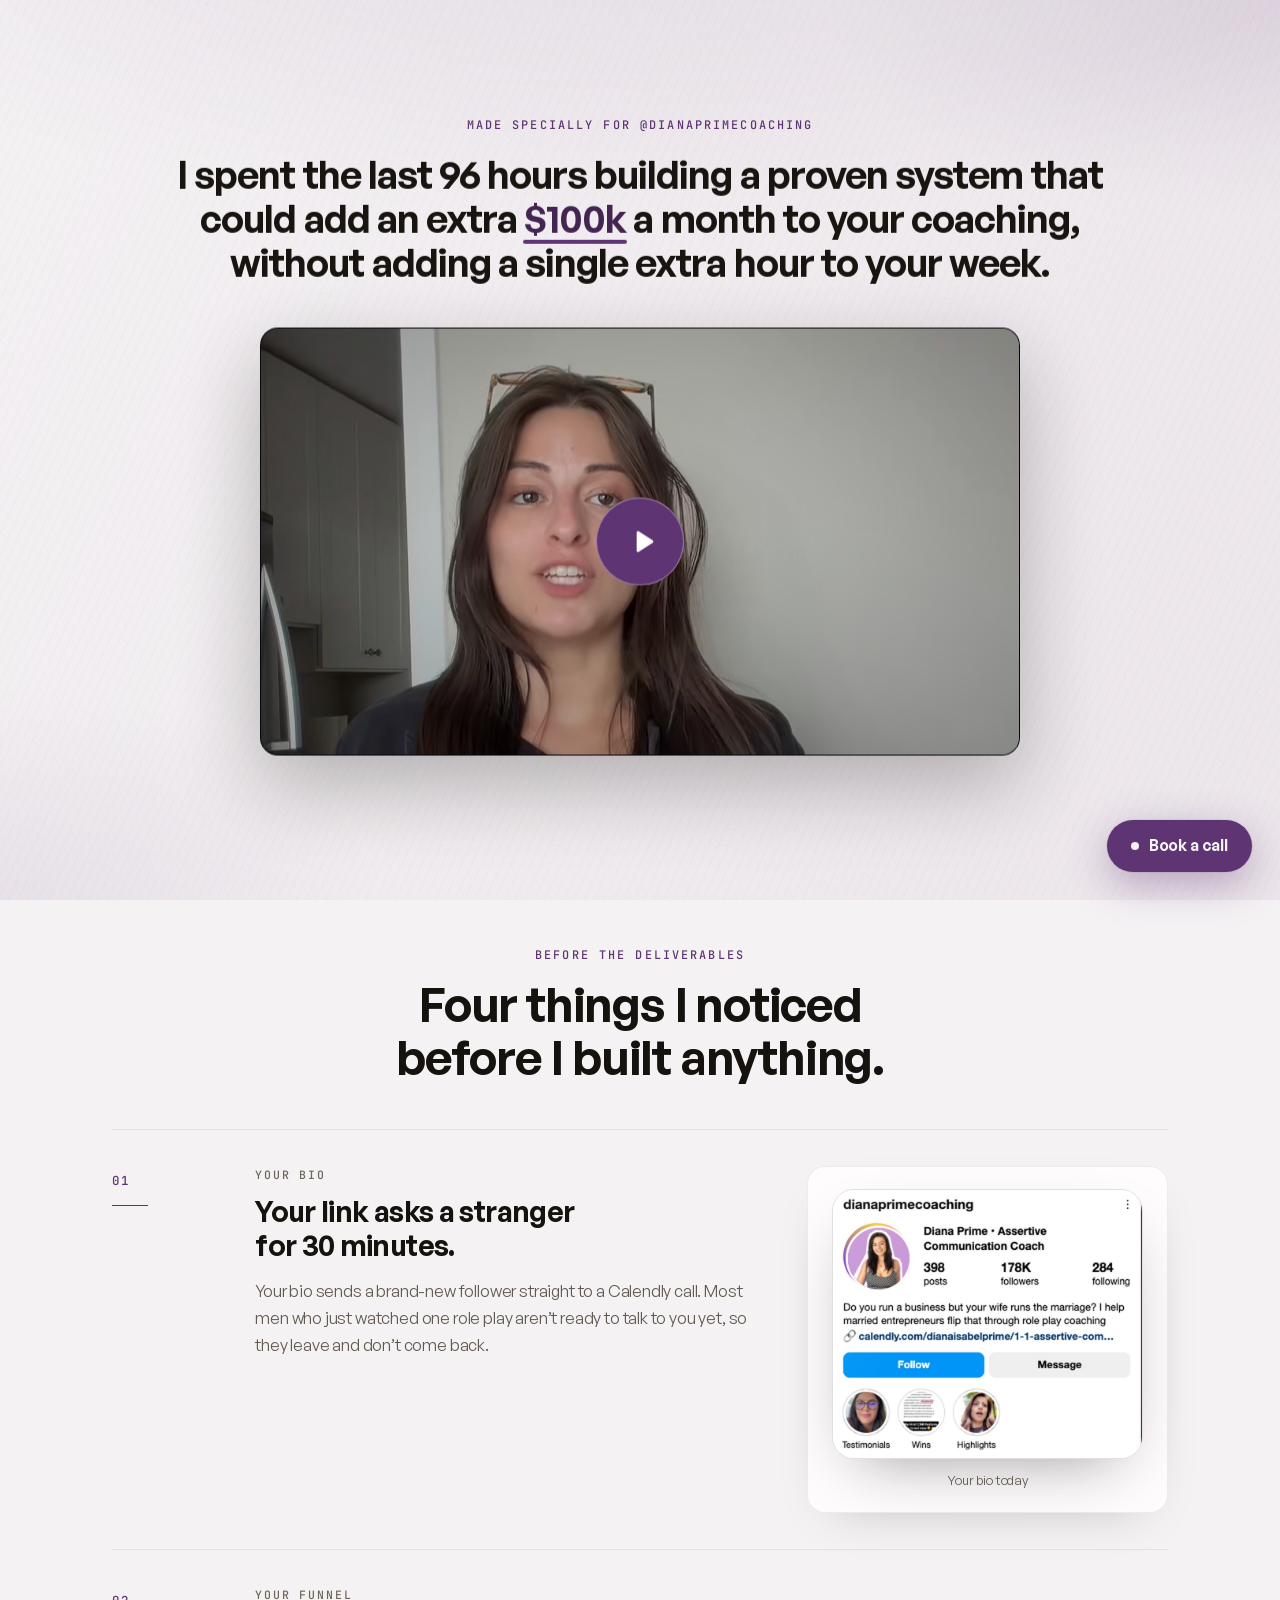
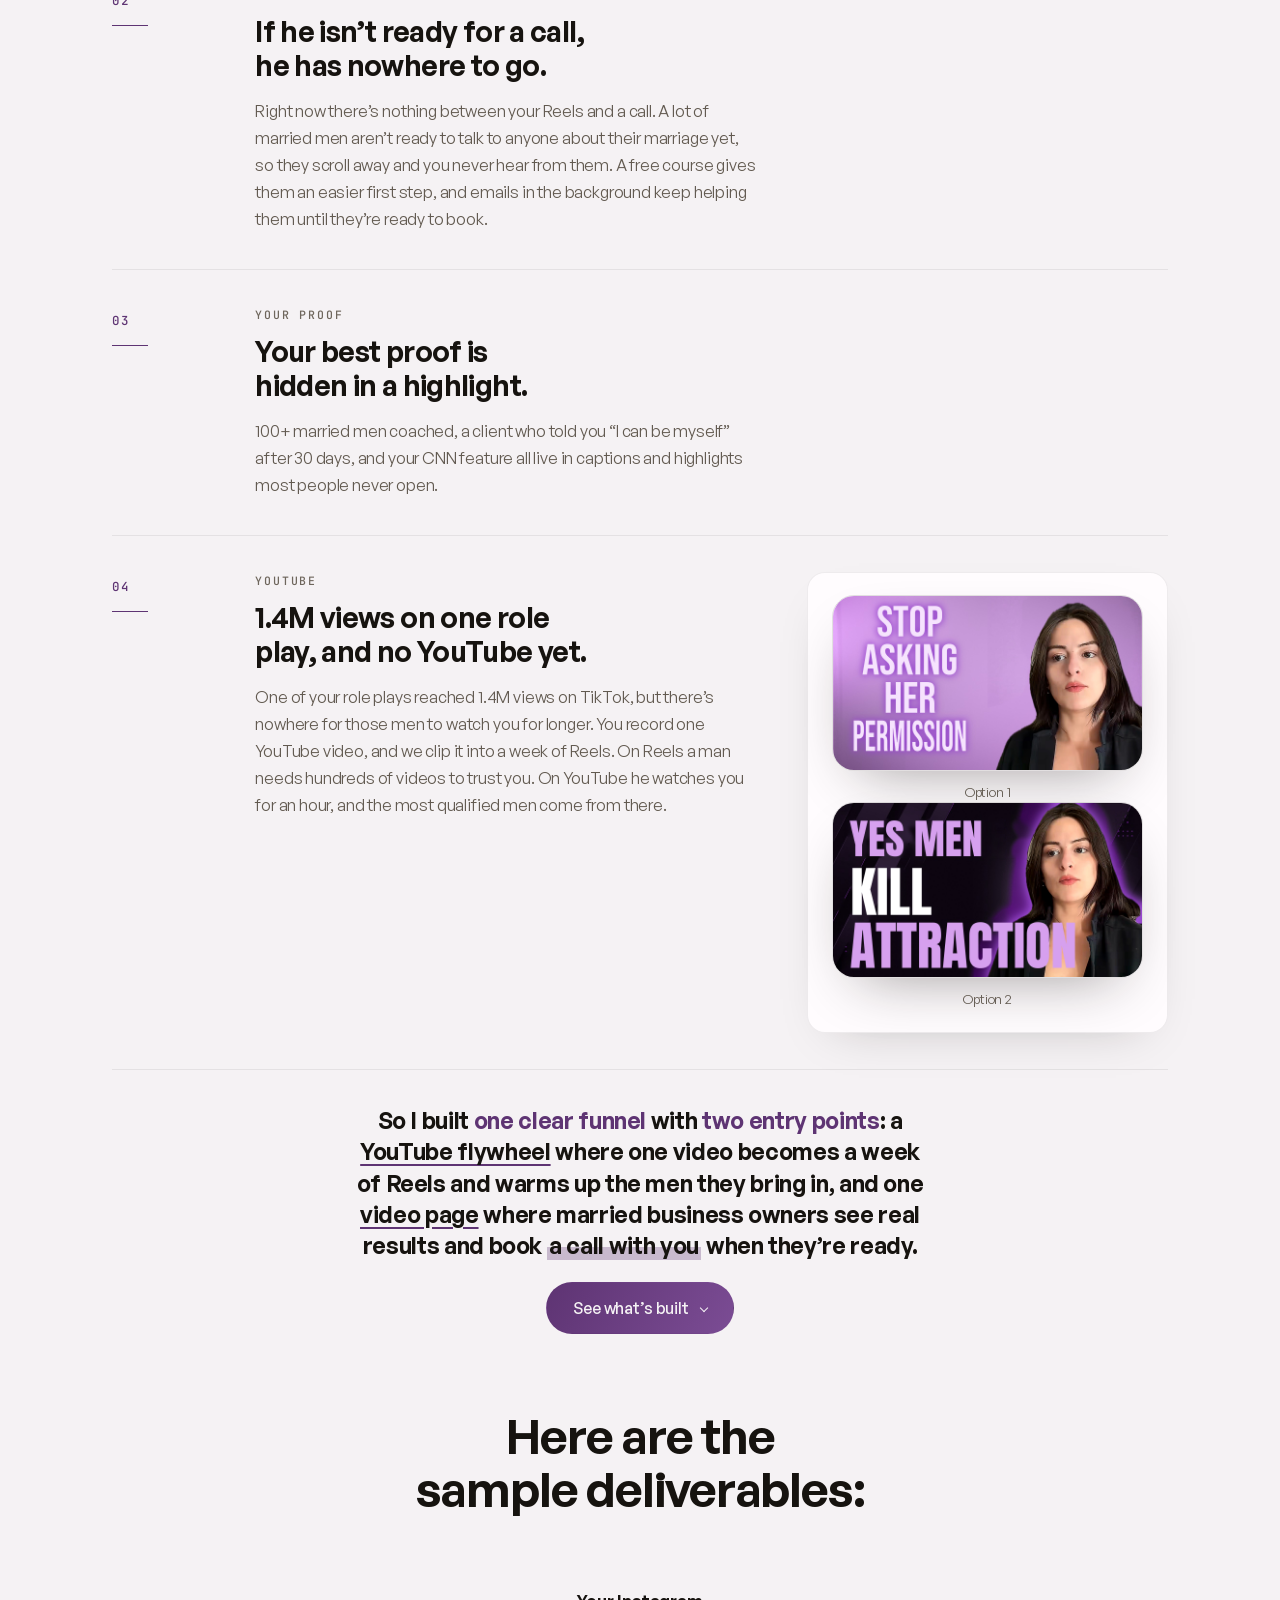
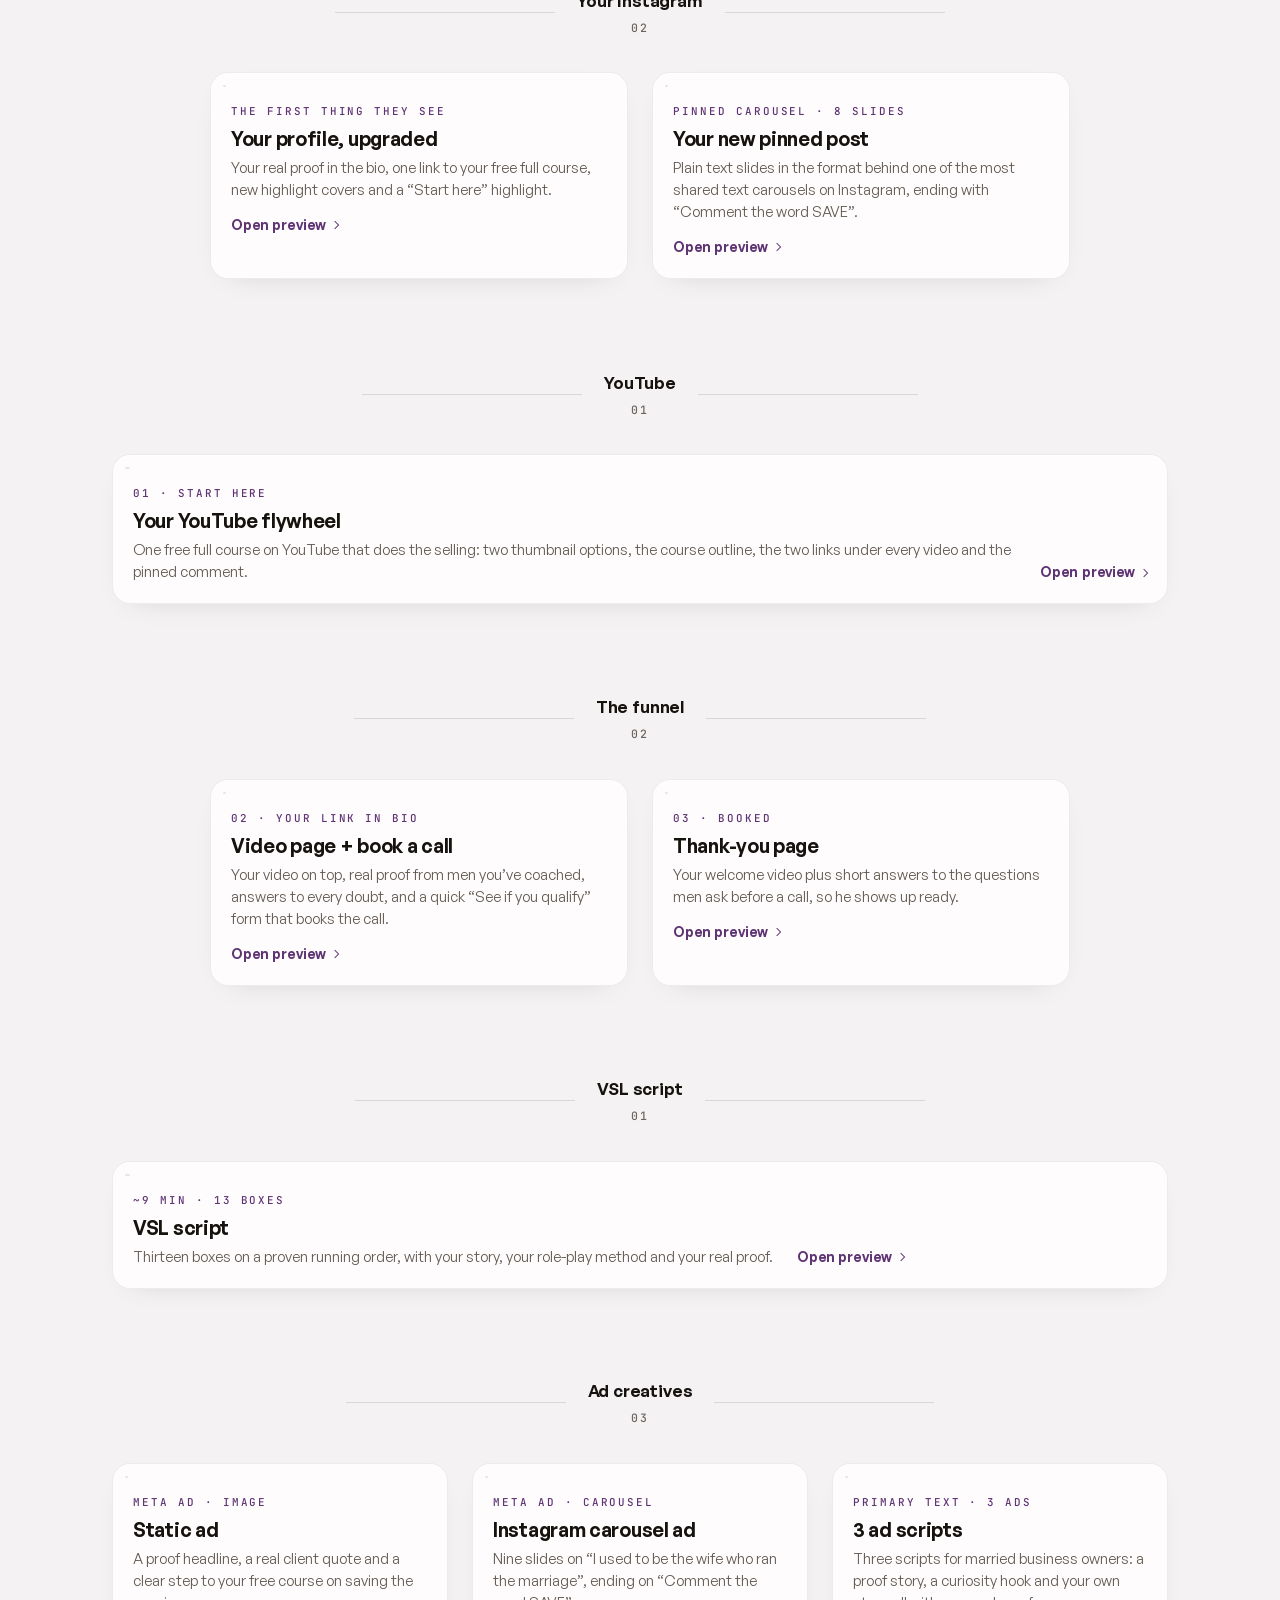
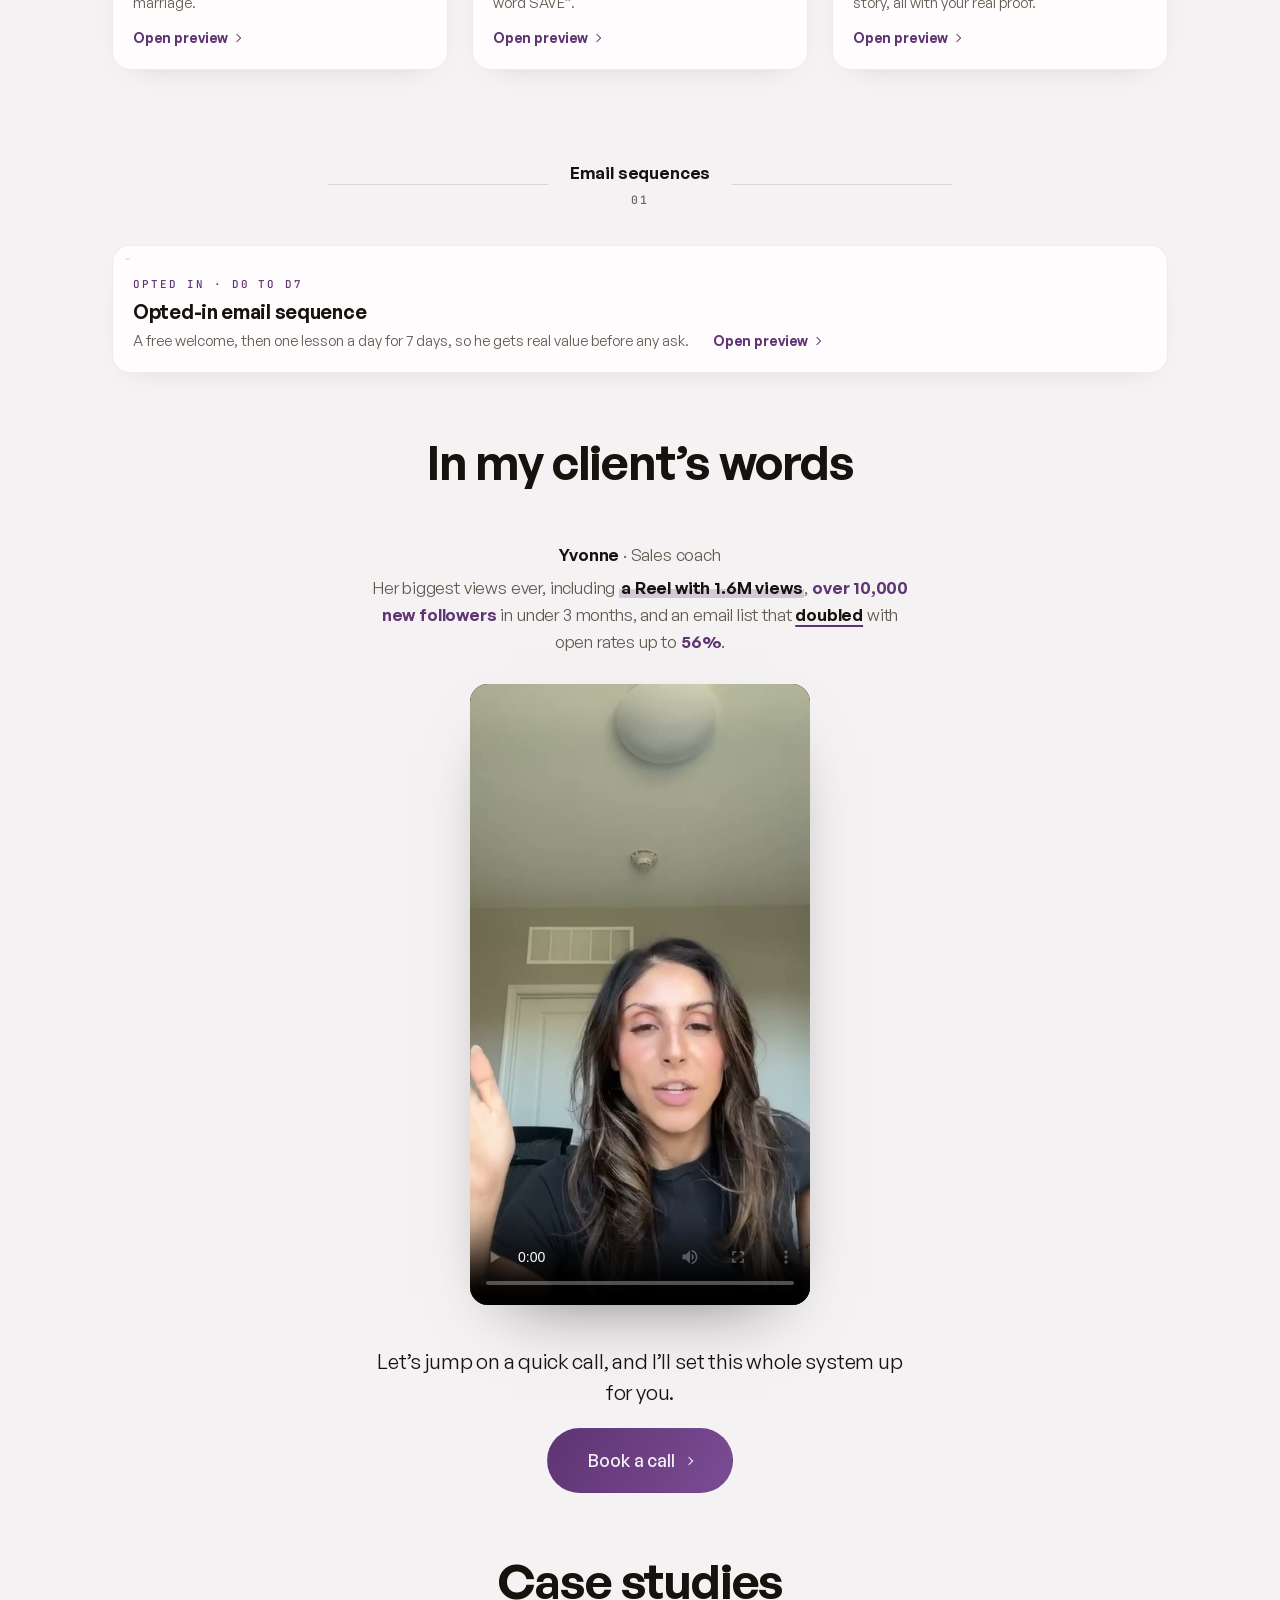
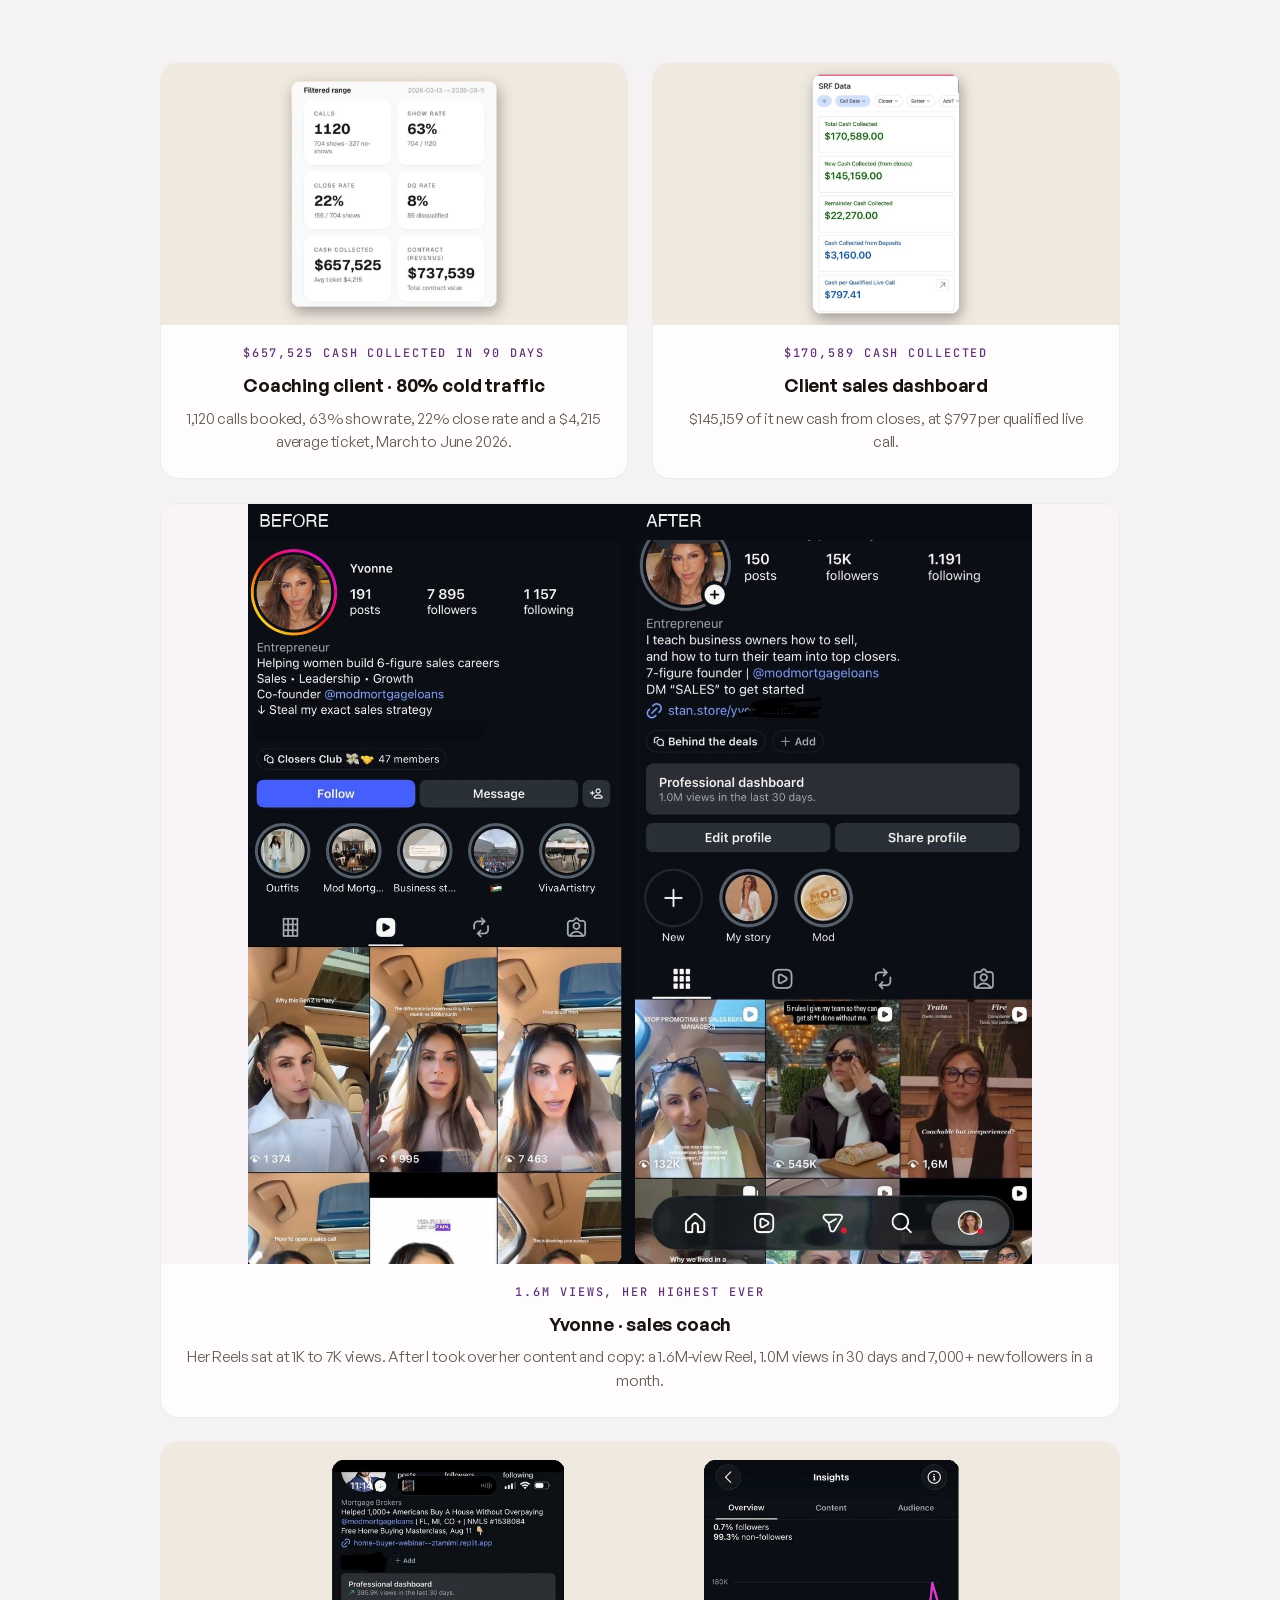
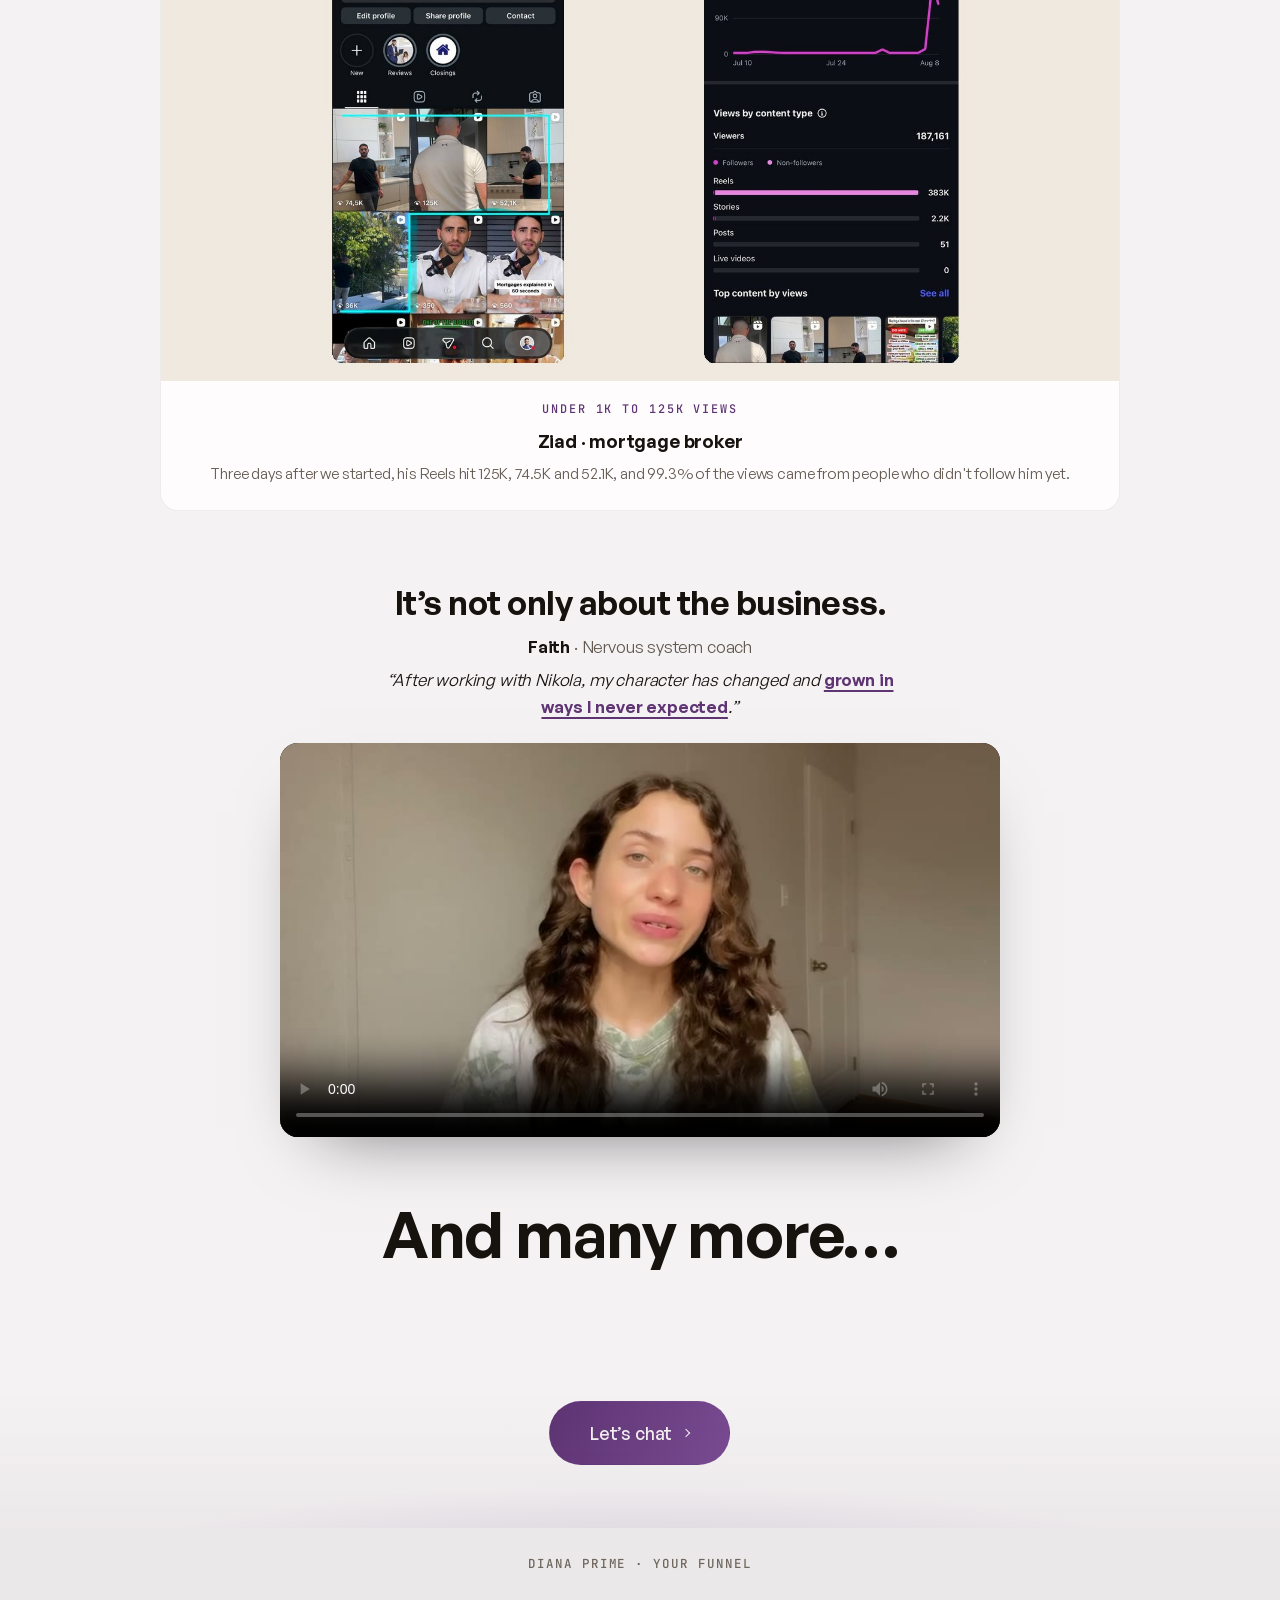
==== commit e4ab3899: "VSL page: sections and copy replicated from The Powerful Man's book-a-call page Co-Authored-By: Clau" ====
--- a/index.html
+++ b/index.html
@@ -197,11 +197,11 @@
             <span class="group__rule"></span>
           </div>
           <div class="grid grid--2">
-            <button class="pcard reveal" data-title="Your profile, upgraded" data-embed="ig-profile/?v=d7">
+            <button class="pcard reveal" data-title="Your profile, upgraded" data-embed="ig-profile/?v=d8">
               <span class="thumb"><span class="thumb__bar"><i></i><i></i><i></i><span class="thumb__url">today vs upgraded</span></span><img class="thumb__img" src="assets/img/igprofile-preview.jpg?v=4" alt="Your profile, upgraded preview" loading="lazy" /></span>
               <span class="pcard__body"><span><span class="pcard__kicker">The first thing they see</span><span class="pcard__title">Your profile, upgraded</span><span class="pcard__desc">Your real proof in the bio, one link to your free full course, new highlight covers and a &ldquo;Start here&rdquo; highlight.</span></span><span class="pcard__link">Open preview <span class="arrow" aria-hidden="true"></span></span></span>
             </button>
-            <button class="pcard reveal" data-title="Your new pinned post" data-embed="pinned-post/?v=d7" data-noanim>
+            <button class="pcard reveal" data-title="Your new pinned post" data-embed="pinned-post/?v=d8" data-noanim>
               <span class="thumb"><span class="thumb__bar"><i></i><i></i><i></i><span class="thumb__url">instagram.com/dianaprimecoaching</span></span><img class="thumb__img" src="assets/img/pinned-preview.jpg?v=3" alt="Your new pinned post preview" loading="lazy" /></span>
               <span class="pcard__body"><span><span class="pcard__kicker">Pinned carousel · 8 slides</span><span class="pcard__title">Your new pinned post</span><span class="pcard__desc">Plain text slides in the format behind one of the most shared text carousels on Instagram, ending with &ldquo;Comment the word SAVE&rdquo;.</span></span><span class="pcard__link">Open preview <span class="arrow" aria-hidden="true"></span></span></span>
             </button>
@@ -215,7 +215,7 @@
             <span class="group__rule"></span>
           </div>
           <div class="grid grid--1">
-            <button class="pcard pcard--wide reveal" data-title="Your YouTube flywheel" data-embed="youtube-flywheel/?v=d7">
+            <button class="pcard pcard--wide reveal" data-title="Your YouTube flywheel" data-embed="youtube-flywheel/?v=d8">
               <span class="thumb thumb--wide"><span class="thumb__bar"><i></i><i></i><i></i><span class="thumb__url">your free full course</span></span><img class="thumb__img" src="assets/img/flywheel-preview.jpg?v=3" alt="Your YouTube flywheel preview" loading="lazy" /></span>
               <span class="pcard__body"><span><span class="pcard__kicker">01 · Start here</span><span class="pcard__title">Your YouTube flywheel</span><span class="pcard__desc">One free full course on YouTube that does the selling: two thumbnail options, the course outline, the two links under every video and the pinned comment.</span></span><span class="pcard__link">Open preview <span class="arrow" aria-hidden="true"></span></span></span>
             </button>
@@ -229,11 +229,11 @@
             <span class="group__rule"></span>
           </div>
           <div class="grid grid--2">
-            <button class="pcard reveal" data-title="Video page + book a call" data-embed="video/?v=d7">
-              <span class="thumb"><span class="thumb__bar"><i></i><i></i><i></i><span class="thumb__url">your link in bio</span></span><img class="thumb__img" src="assets/img/video-preview.jpg?v=7" alt="Video page + book a call preview" loading="lazy" /></span>
+            <button class="pcard reveal" data-title="Video page + book a call" data-embed="video/?v=d8">
+              <span class="thumb"><span class="thumb__bar"><i></i><i></i><i></i><span class="thumb__url">your link in bio</span></span><img class="thumb__img" src="assets/img/video-preview.jpg?v=8" alt="Video page + book a call preview" loading="lazy" /></span>
               <span class="pcard__body"><span><span class="pcard__kicker">02 · Your link in bio</span><span class="pcard__title">Video page + book a call</span><span class="pcard__desc">Your video on top, real proof from men you&rsquo;ve coached, answers to every doubt, and a quick &ldquo;See if you qualify&rdquo; form that books the call.</span></span><span class="pcard__link">Open preview <span class="arrow" aria-hidden="true"></span></span></span>
             </button>
-            <button class="pcard reveal" data-title="Thank-you page" data-embed="thank-you/?v=d7">
+            <button class="pcard reveal" data-title="Thank-you page" data-embed="thank-you/?v=d8">
               <span class="thumb"><span class="thumb__bar"><i></i><i></i><i></i><span class="thumb__url">booked</span></span><img class="thumb__img" src="assets/img/thankyou-preview.jpg?v=3" alt="Thank-you page preview" loading="lazy" /></span>
               <span class="pcard__body"><span><span class="pcard__kicker">03 · Booked</span><span class="pcard__title">Thank-you page</span><span class="pcard__desc">Your welcome video plus short answers to the questions men ask before a call, so he shows up ready.</span></span><span class="pcard__link">Open preview <span class="arrow" aria-hidden="true"></span></span></span>
             </button>
@@ -247,7 +247,7 @@
             <span class="group__rule"></span>
           </div>
           <div class="grid grid--1">
-            <button class="pcard pcard--wide reveal" data-title="VSL script" data-embed="vsl-script/?v=d7">
+            <button class="pcard pcard--wide reveal" data-title="VSL script" data-embed="vsl-script/?v=d8">
               <span class="thumb thumb--wide"><span class="thumb__bar"><i></i><i></i><i></i><span class="thumb__url">script · 13 boxes</span></span><img class="thumb__img" src="assets/img/vslscript-preview.jpg?v=3" alt="VSL script preview" loading="lazy" /></span>
               <span class="pcard__body"><span><span class="pcard__kicker">~9 min · 13 boxes</span><span class="pcard__title">VSL script</span><span class="pcard__desc">Thirteen boxes on a proven running order, with your story, your role-play method and your real proof.</span></span><span class="pcard__link">Open preview <span class="arrow" aria-hidden="true"></span></span></span>
             </button>
@@ -261,15 +261,15 @@
             <span class="group__rule"></span>
           </div>
           <div class="grid grid--3">
-            <button class="pcard reveal" data-title="Static ad" data-embed="static-ad/?v=d7" data-noanim>
+            <button class="pcard reveal" data-title="Static ad" data-embed="static-ad/?v=d8" data-noanim>
               <span class="thumb"><span class="thumb__bar"><i></i><i></i><i></i><span class="thumb__url">instagram.com/dianaprimecoaching</span></span><img class="thumb__img" src="assets/img/static-ad-preview.jpg?v=3" alt="Static ad preview" loading="lazy" /></span>
               <span class="pcard__body"><span><span class="pcard__kicker">Meta ad · Image</span><span class="pcard__title">Static ad</span><span class="pcard__desc">A proof headline, a real client quote and a clear step to your free course on saving the marriage.</span></span><span class="pcard__link">Open preview <span class="arrow" aria-hidden="true"></span></span></span>
             </button>
-            <button class="pcard reveal" data-title="Instagram carousel ad" data-embed="carousel/phone/?v=d7" data-noanim>
+            <button class="pcard reveal" data-title="Instagram carousel ad" data-embed="carousel/phone/?v=d8" data-noanim>
               <span class="thumb"><span class="thumb__bar"><i></i><i></i><i></i><span class="thumb__url">instagram.com/dianaprimecoaching</span></span><img class="thumb__img" src="assets/img/carousel-preview.jpg?v=3" alt="Instagram carousel ad preview" loading="lazy" /></span>
               <span class="pcard__body"><span><span class="pcard__kicker">Meta ad · Carousel</span><span class="pcard__title">Instagram carousel ad</span><span class="pcard__desc">Nine slides on &ldquo;I used to be the wife who ran the marriage&rdquo;, ending on &ldquo;Comment the word SAVE&rdquo;.</span></span><span class="pcard__link">Open preview <span class="arrow" aria-hidden="true"></span></span></span>
             </button>
-            <button class="pcard reveal" data-title="3 ad scripts" data-embed="ad-scripts/?v=d7">
+            <button class="pcard reveal" data-title="3 ad scripts" data-embed="ad-scripts/?v=d8">
               <span class="thumb"><span class="thumb__bar"><i></i><i></i><i></i><span class="thumb__url">ad scripts</span></span><img class="thumb__img" src="assets/img/adscripts-preview.jpg?v=3" alt="3 ad scripts preview" loading="lazy" /></span>
               <span class="pcard__body"><span><span class="pcard__kicker">Primary text · 3 ads</span><span class="pcard__title">3 ad scripts</span><span class="pcard__desc">Three scripts for married business owners: a proof story, a curiosity hook and your own story, all with your real proof.</span></span><span class="pcard__link">Open preview <span class="arrow" aria-hidden="true"></span></span></span>
             </button>
@@ -283,7 +283,7 @@
             <span class="group__rule"></span>
           </div>
           <div class="grid grid--1">
-            <button class="pcard pcard--wide reveal" data-title="Opted-in email sequence" data-embed="opted-in/?v=d7">
+            <button class="pcard pcard--wide reveal" data-title="Opted-in email sequence" data-embed="opted-in/?v=d8">
               <span class="thumb thumb--wide"><span class="thumb__bar"><i></i><i></i><i></i><span class="thumb__url">sequence · 8 emails</span></span><img class="thumb__img" src="assets/img/optedin-preview.jpg?v=3" alt="Opted-in email sequence preview" loading="lazy" /></span>
               <span class="pcard__body"><span><span class="pcard__kicker">Opted in · D0 to D7</span><span class="pcard__title">Opted-in email sequence</span><span class="pcard__desc">A free welcome, then one lesson a day for 7 days, so he gets real value before any ask.</span></span><span class="pcard__link">Open preview <span class="arrow" aria-hidden="true"></span></span></span>
             </button>
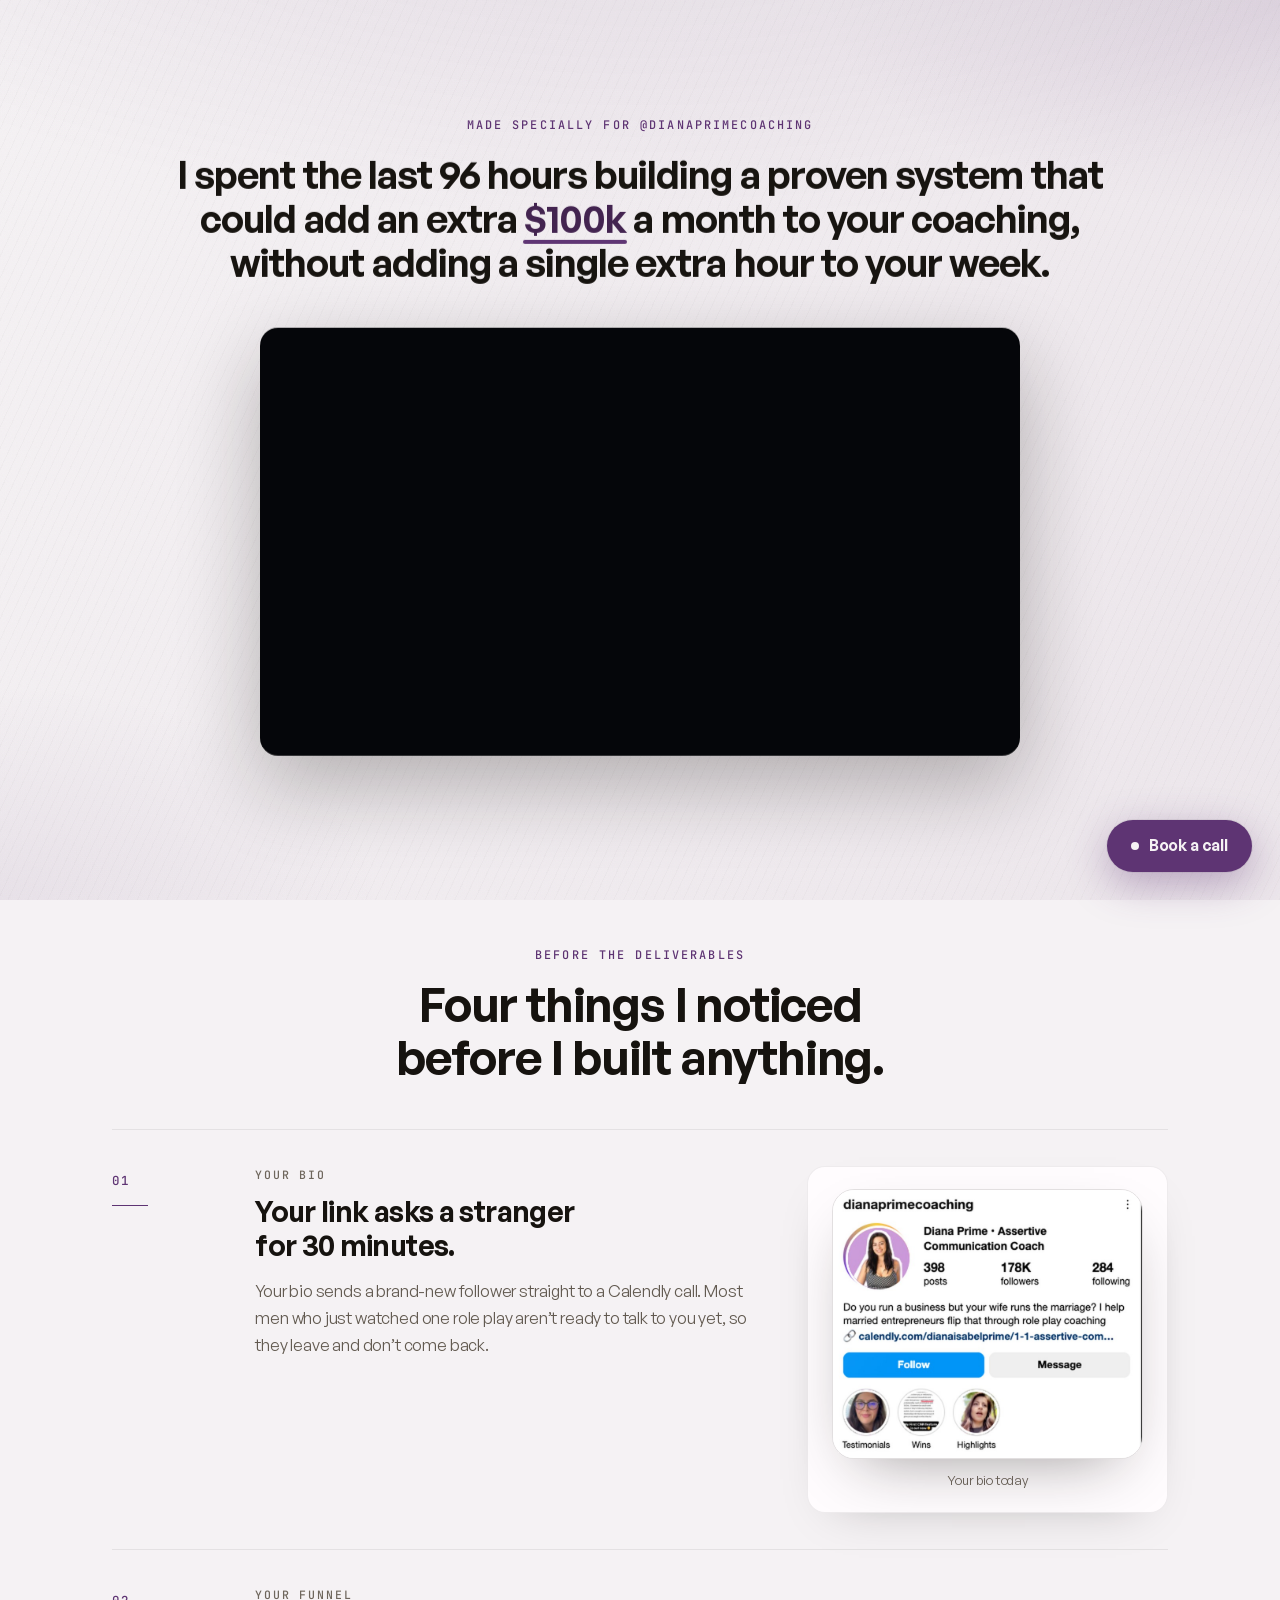
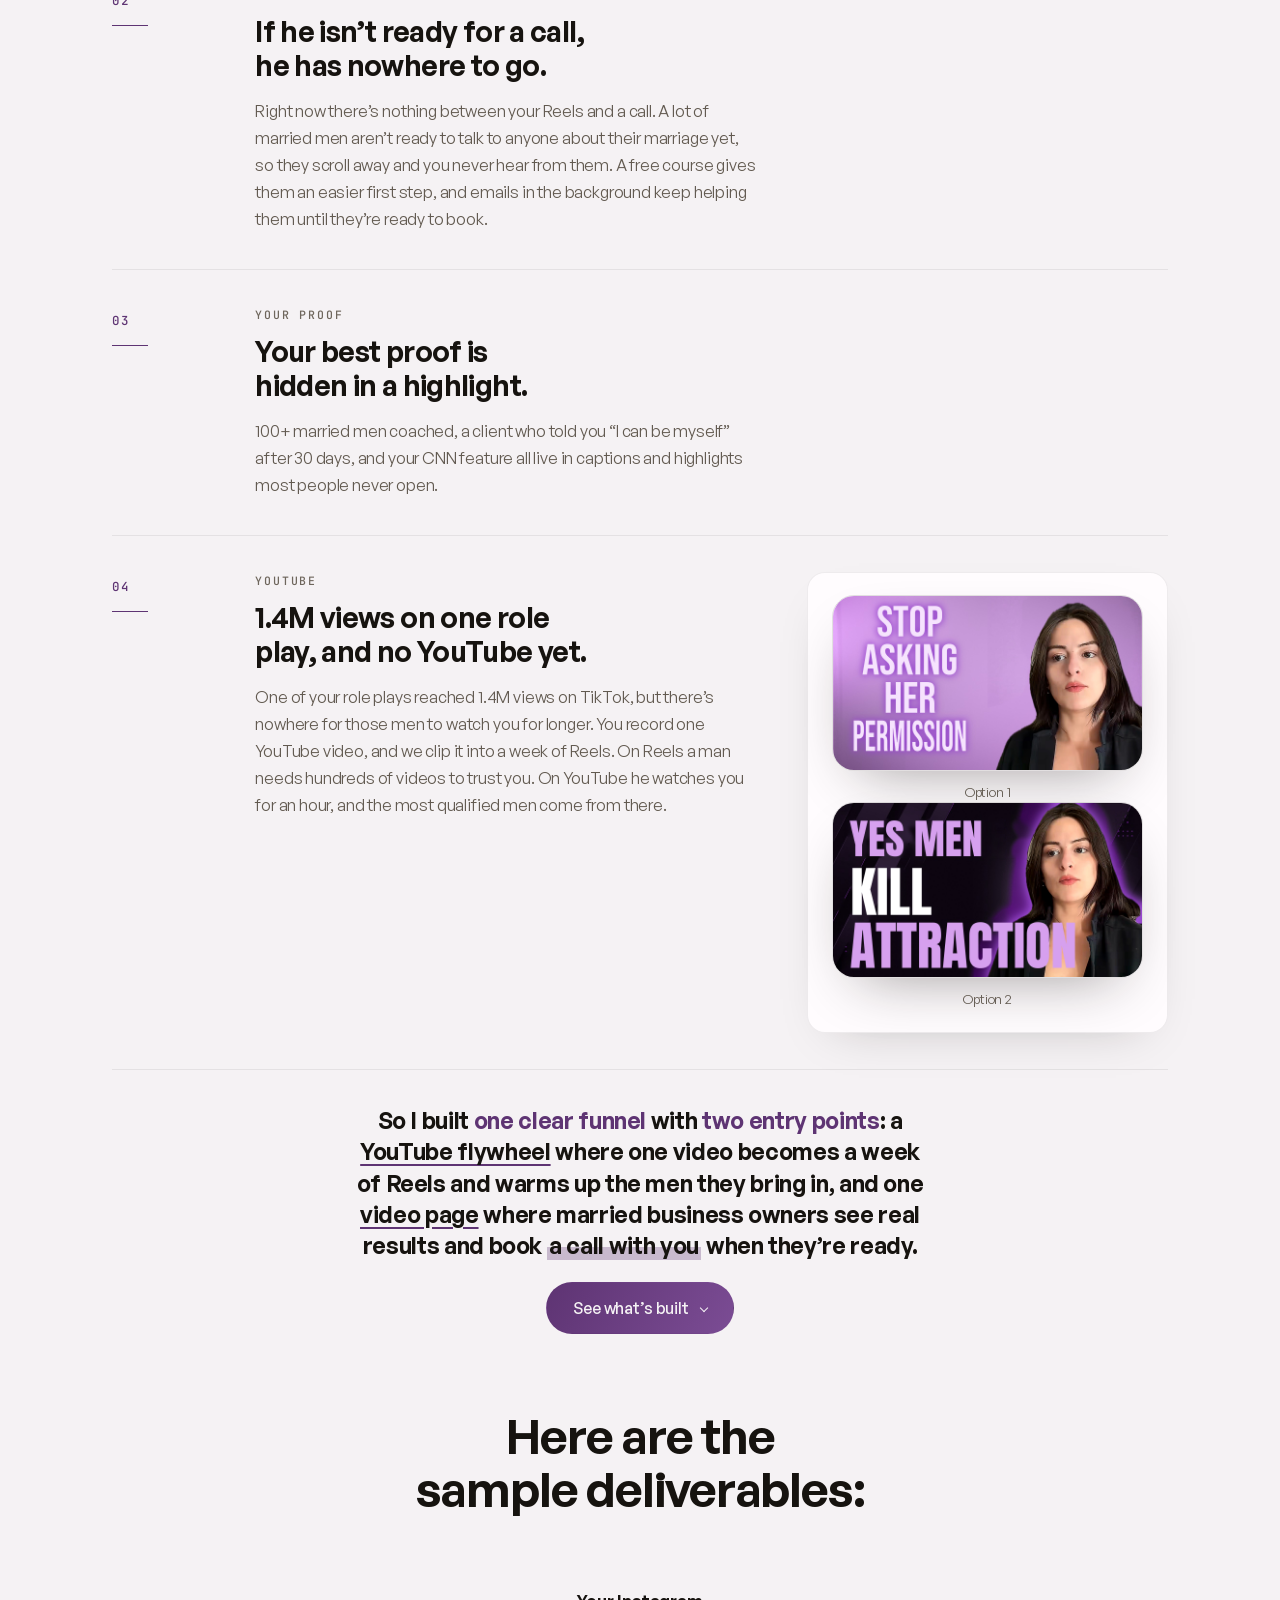
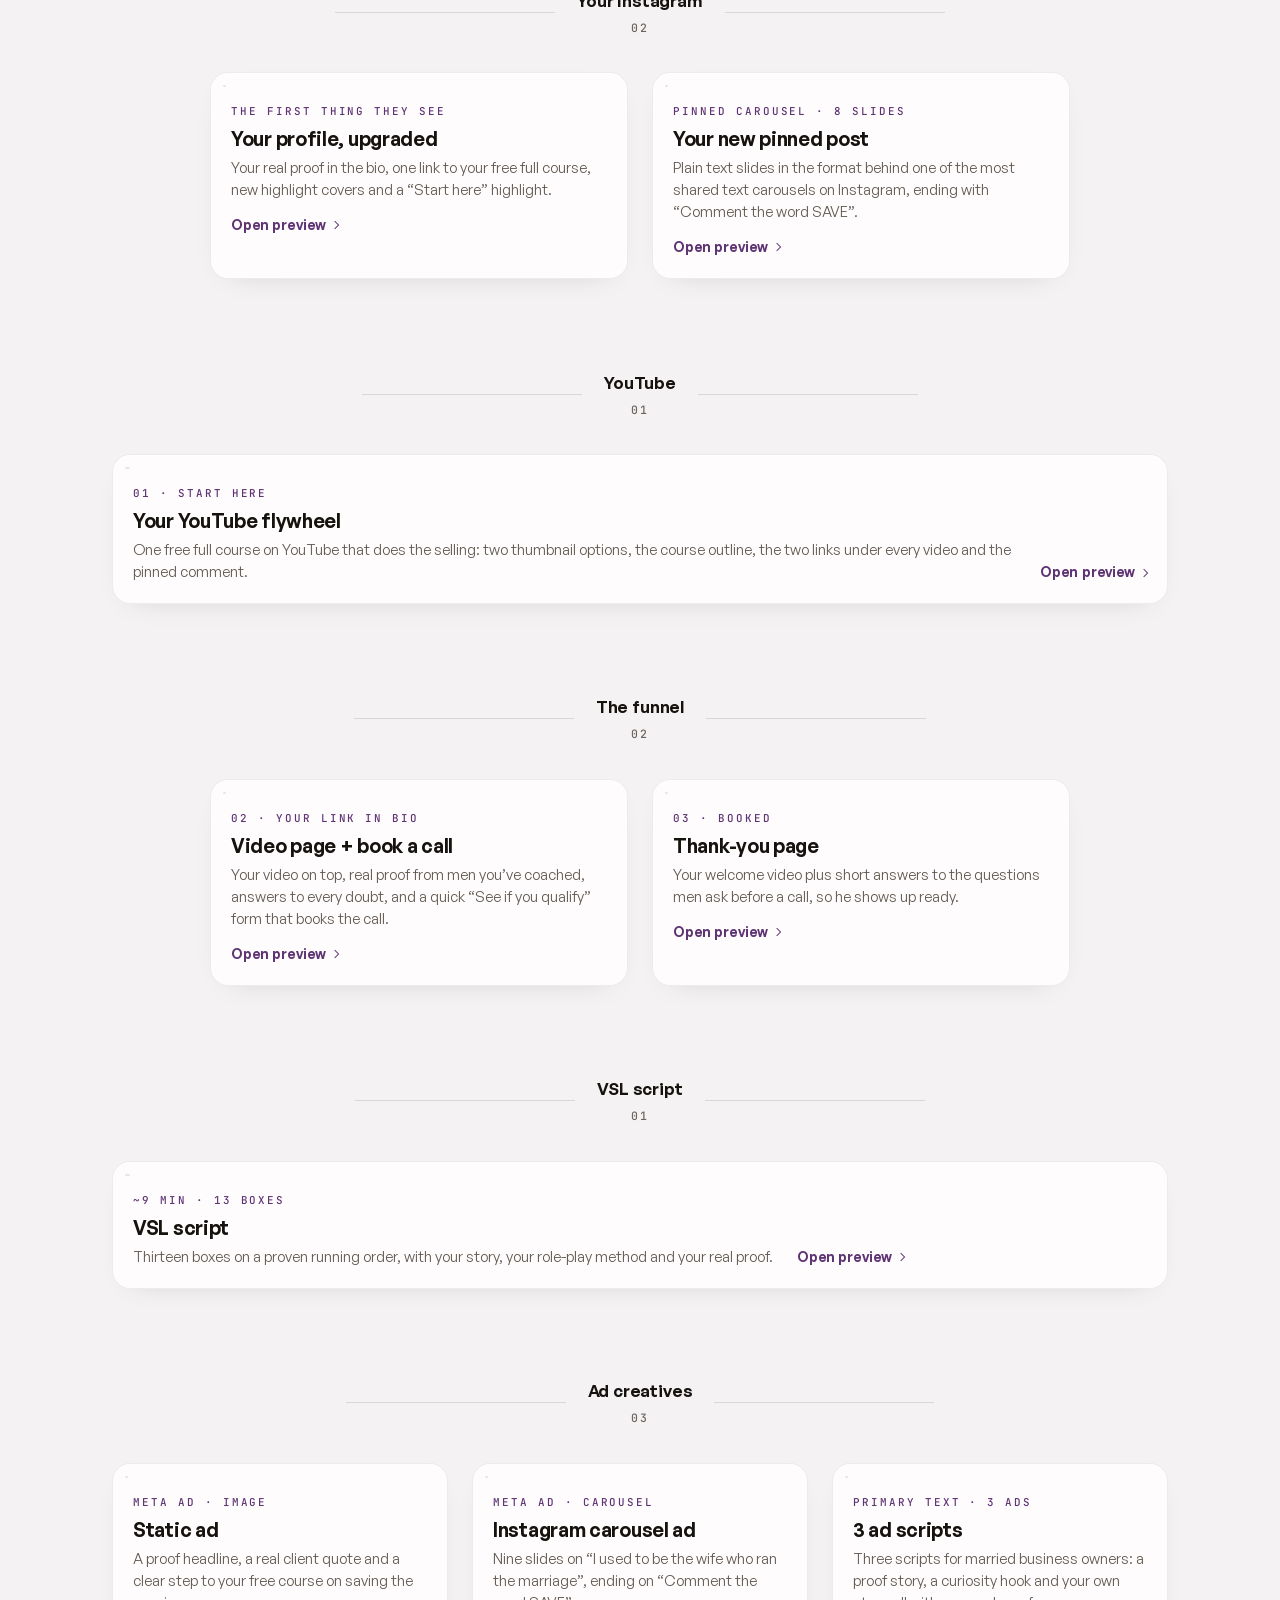
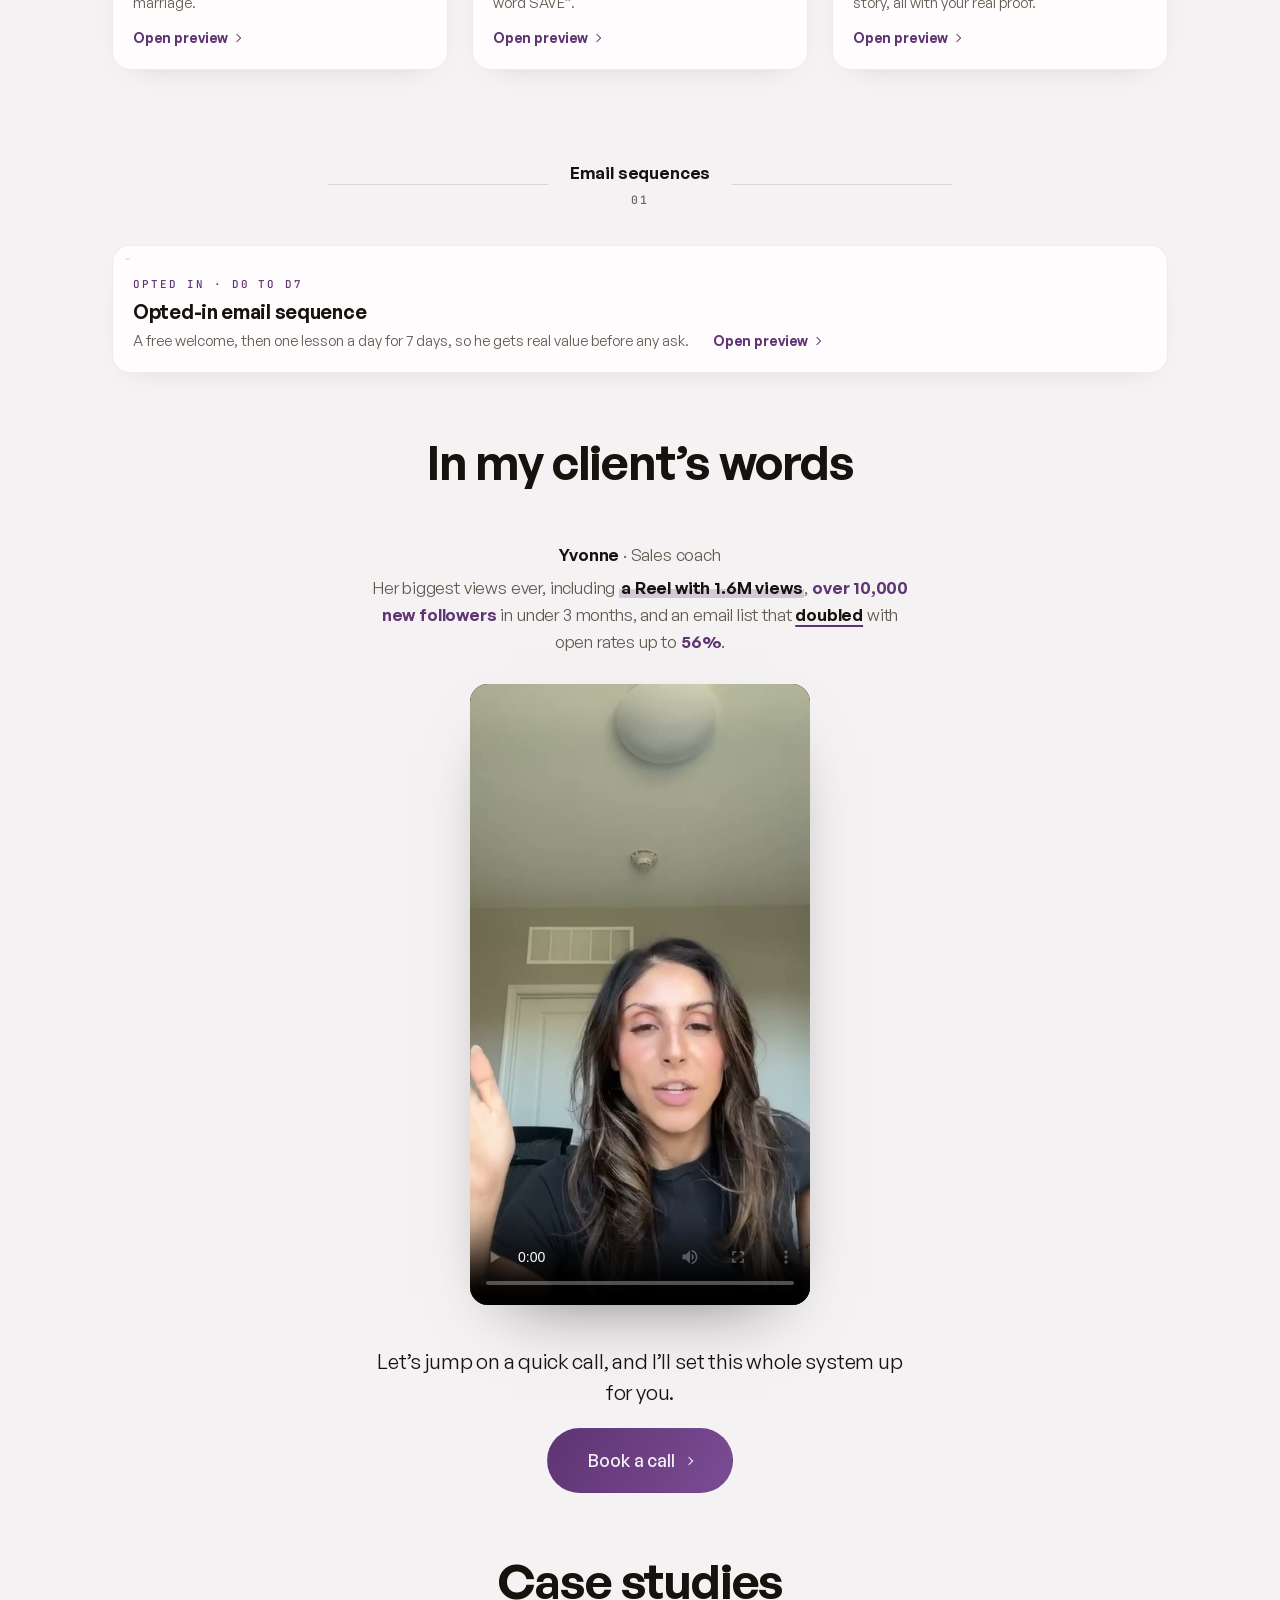
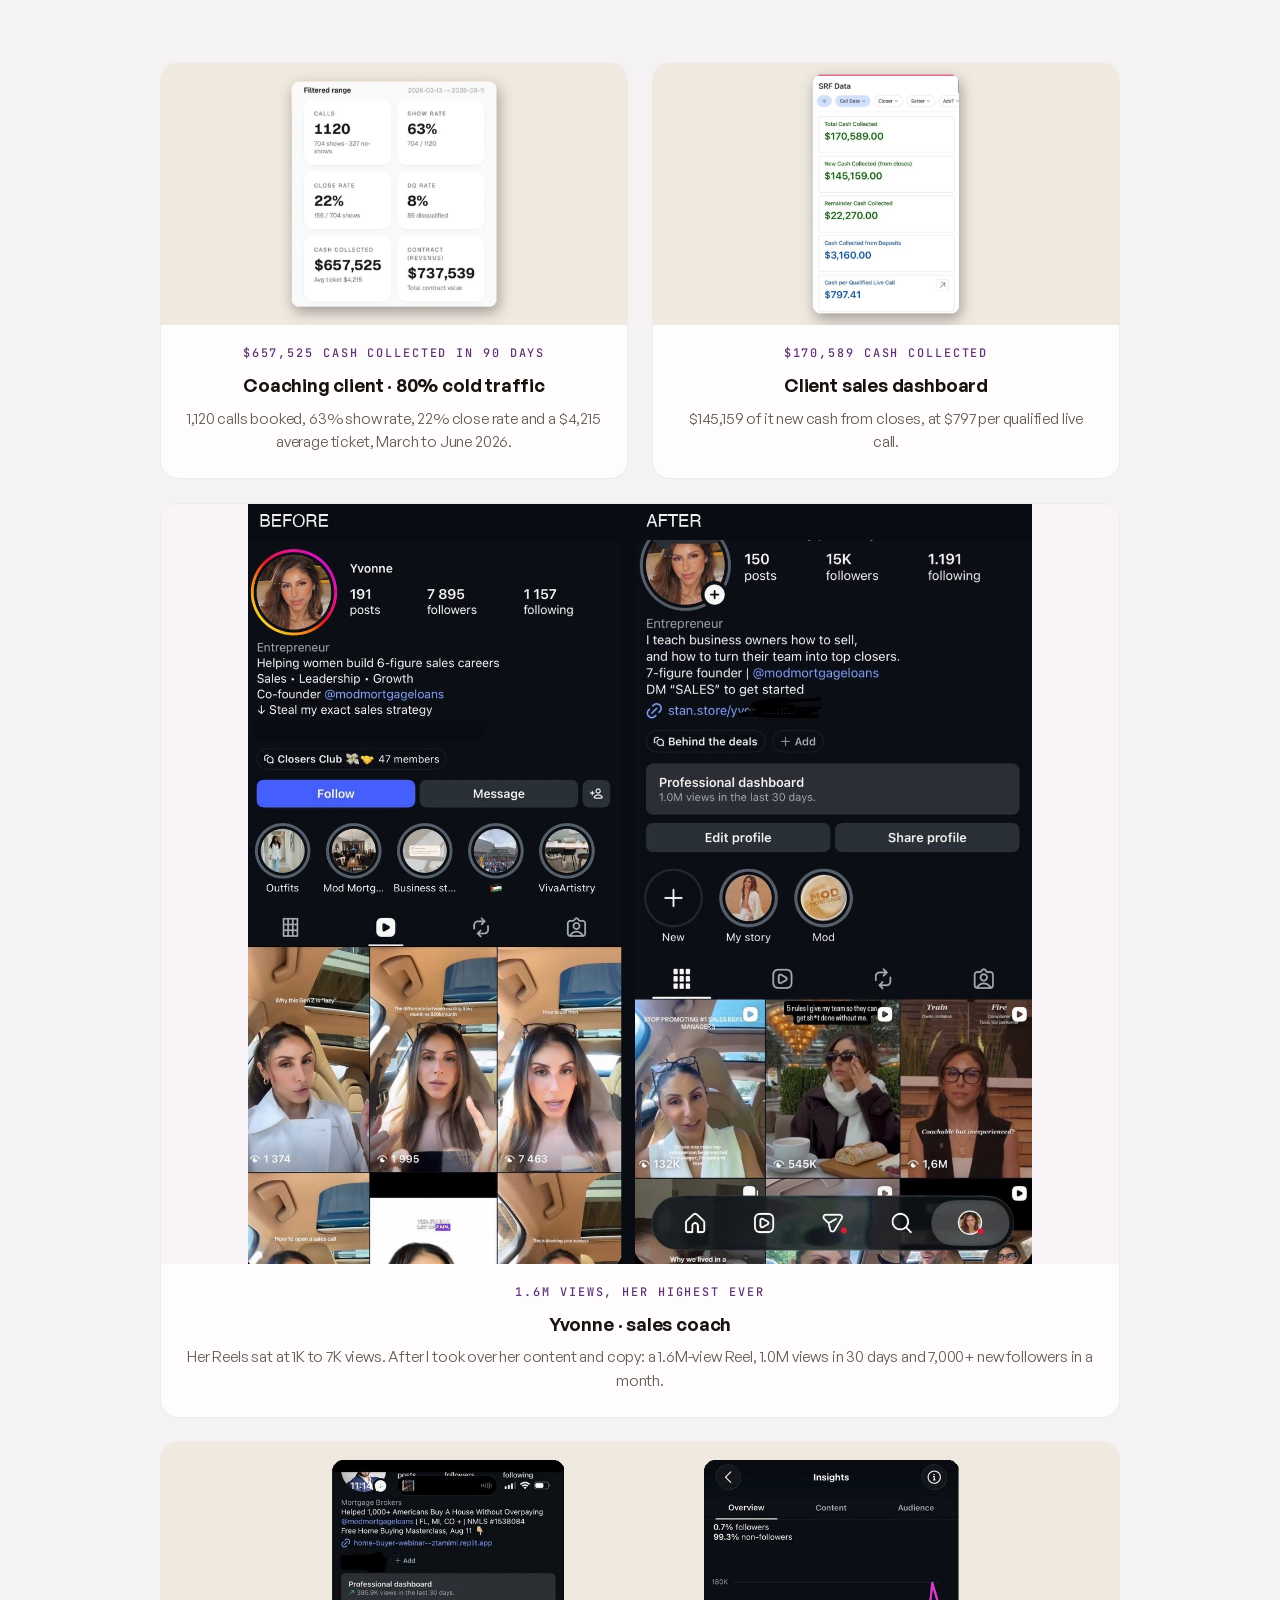
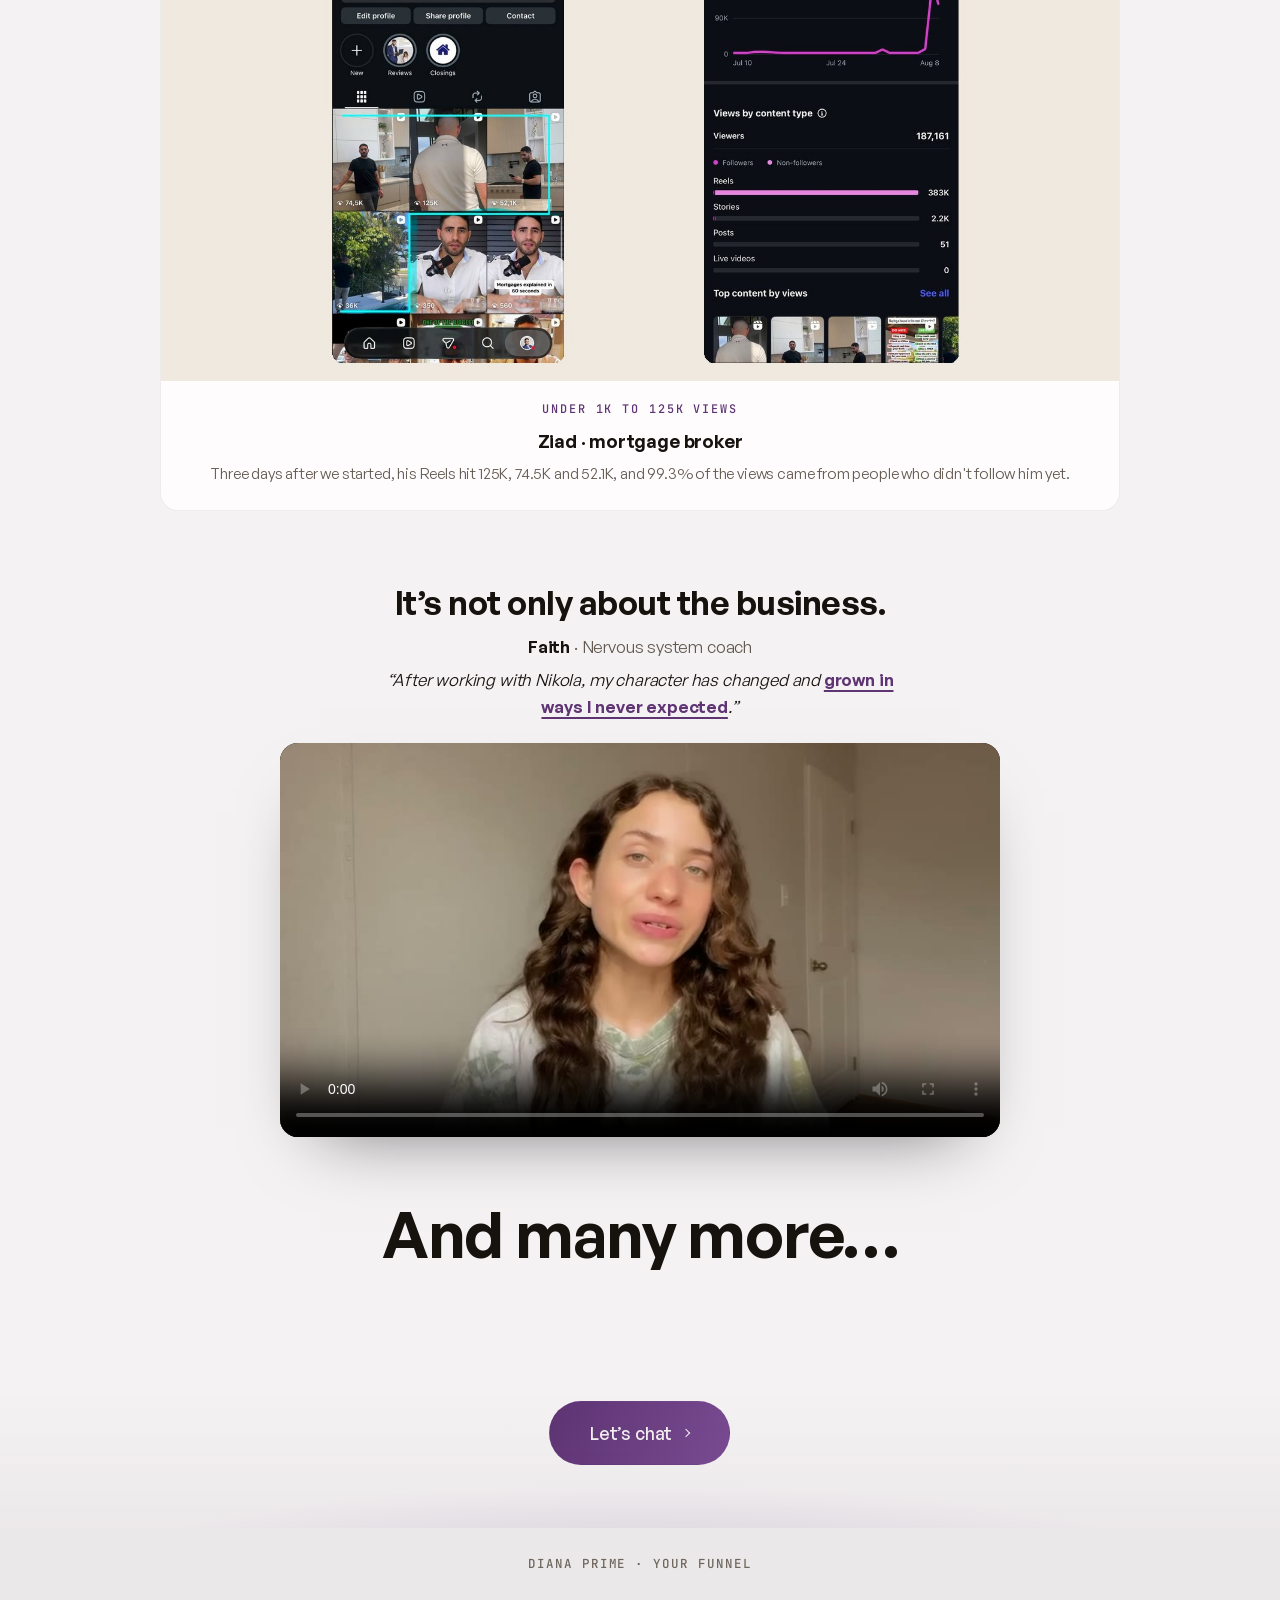
==== commit 4a5790c6: "Hub: add Loom hero video Co-Authored-By: Claude Opus 5.5 <noreply@anthropic.com>" ====
--- a/index.html
+++ b/index.html
@@ -34,7 +34,7 @@
        caseStudies : optional. [{ youtube: "VIDEO_ID" | image: "path", result: "$48k in 30 days", title: "...", text: "..." }]
     ============================================================================== */
     window.PITCH_CONFIG = {
-      heroEmbed: "",
+      heroEmbed: "https://www.loom.com/share/abf77b42fe424808aefb259307ae23b5",
       calendly: "https://calendly.com/nikola-monetisebetter/discovery",
       mode: (new URLSearchParams(location.search).get("mode") || "funnel"),
       brand: { logo: "", name: "", url: "", footer: "" },
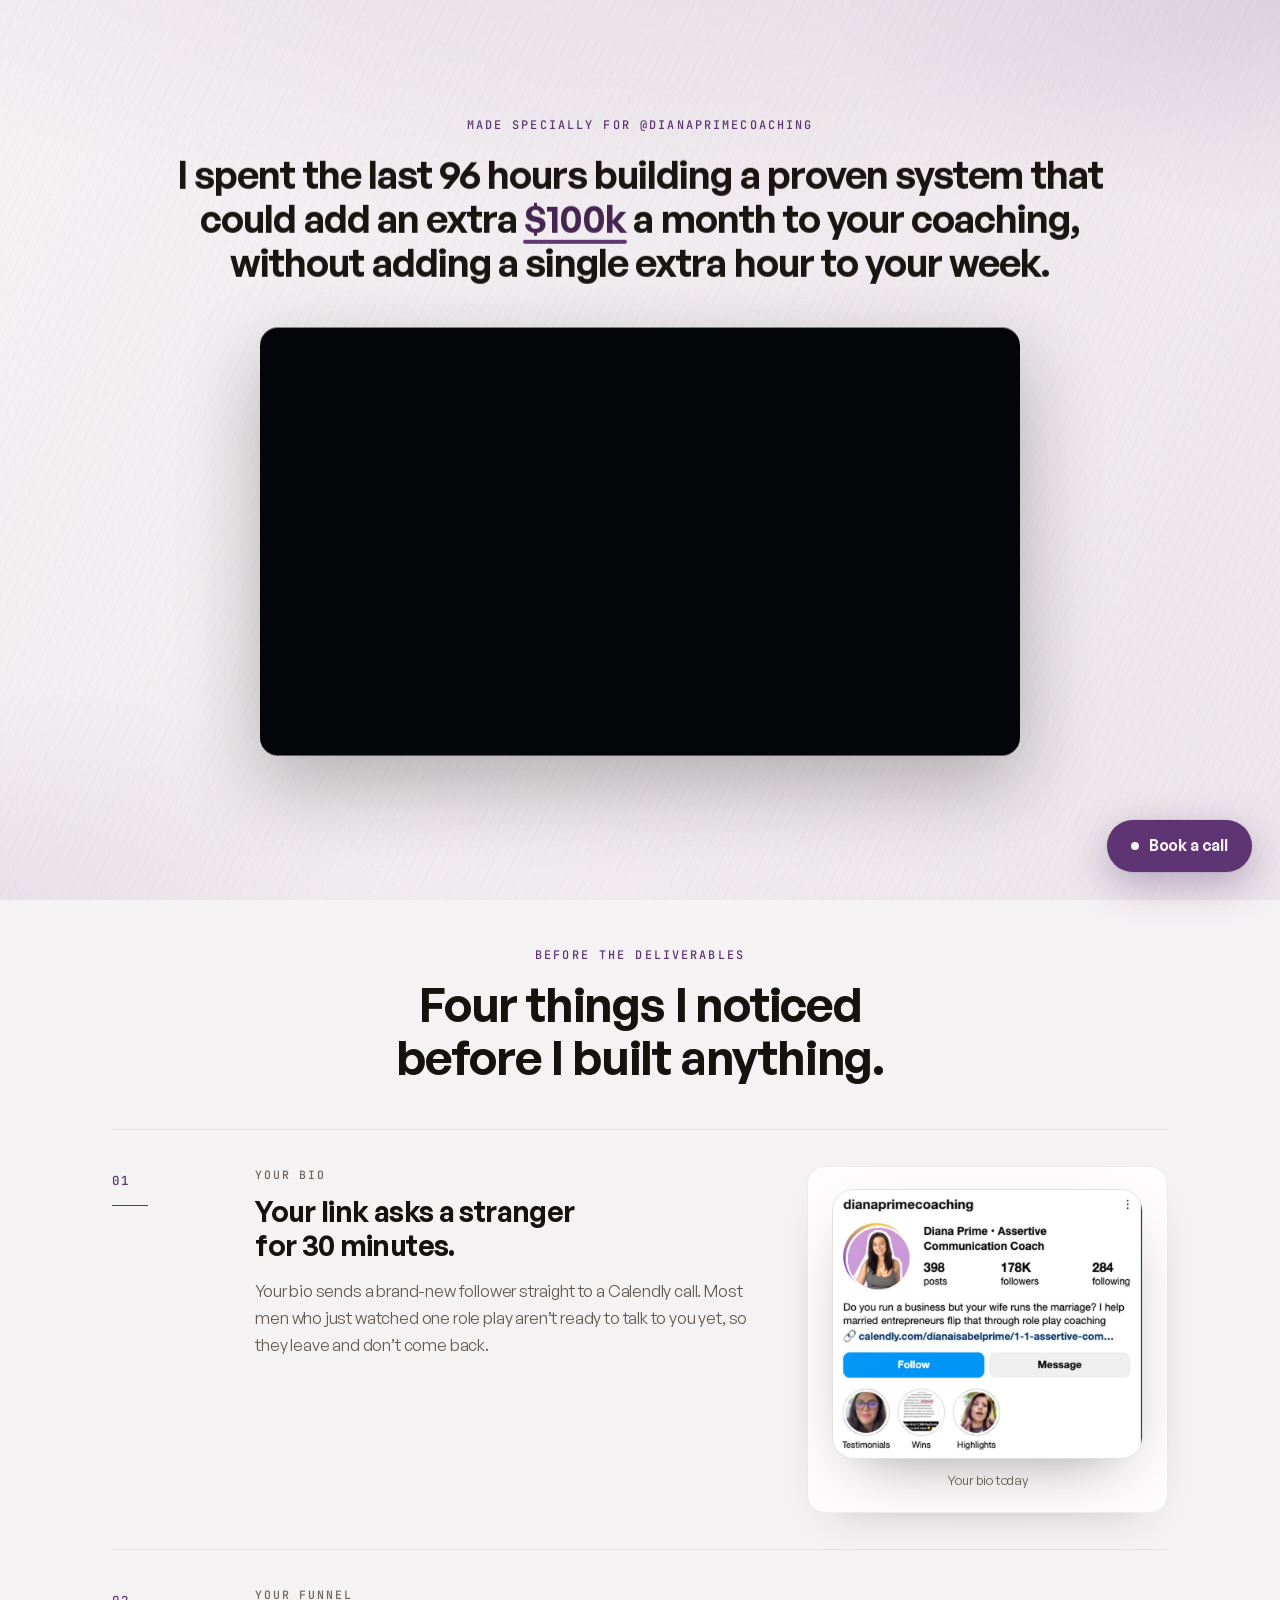
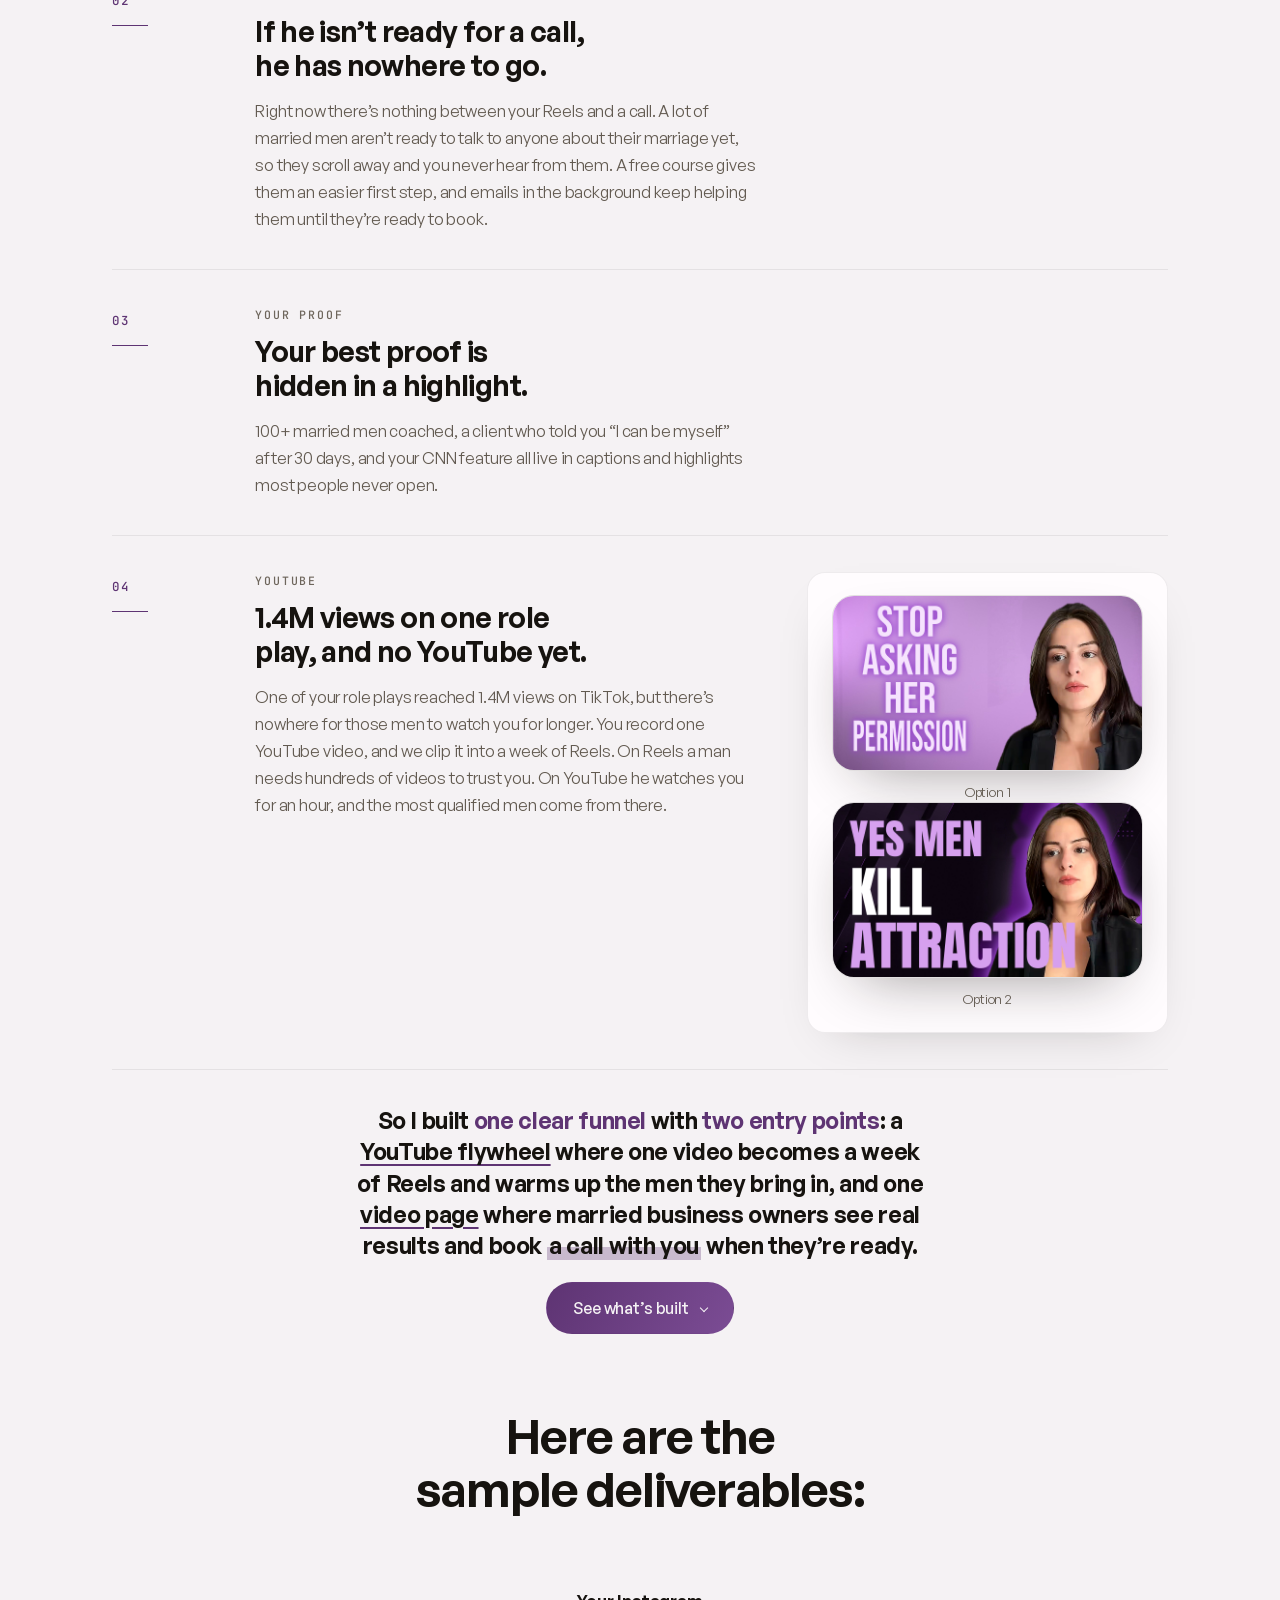
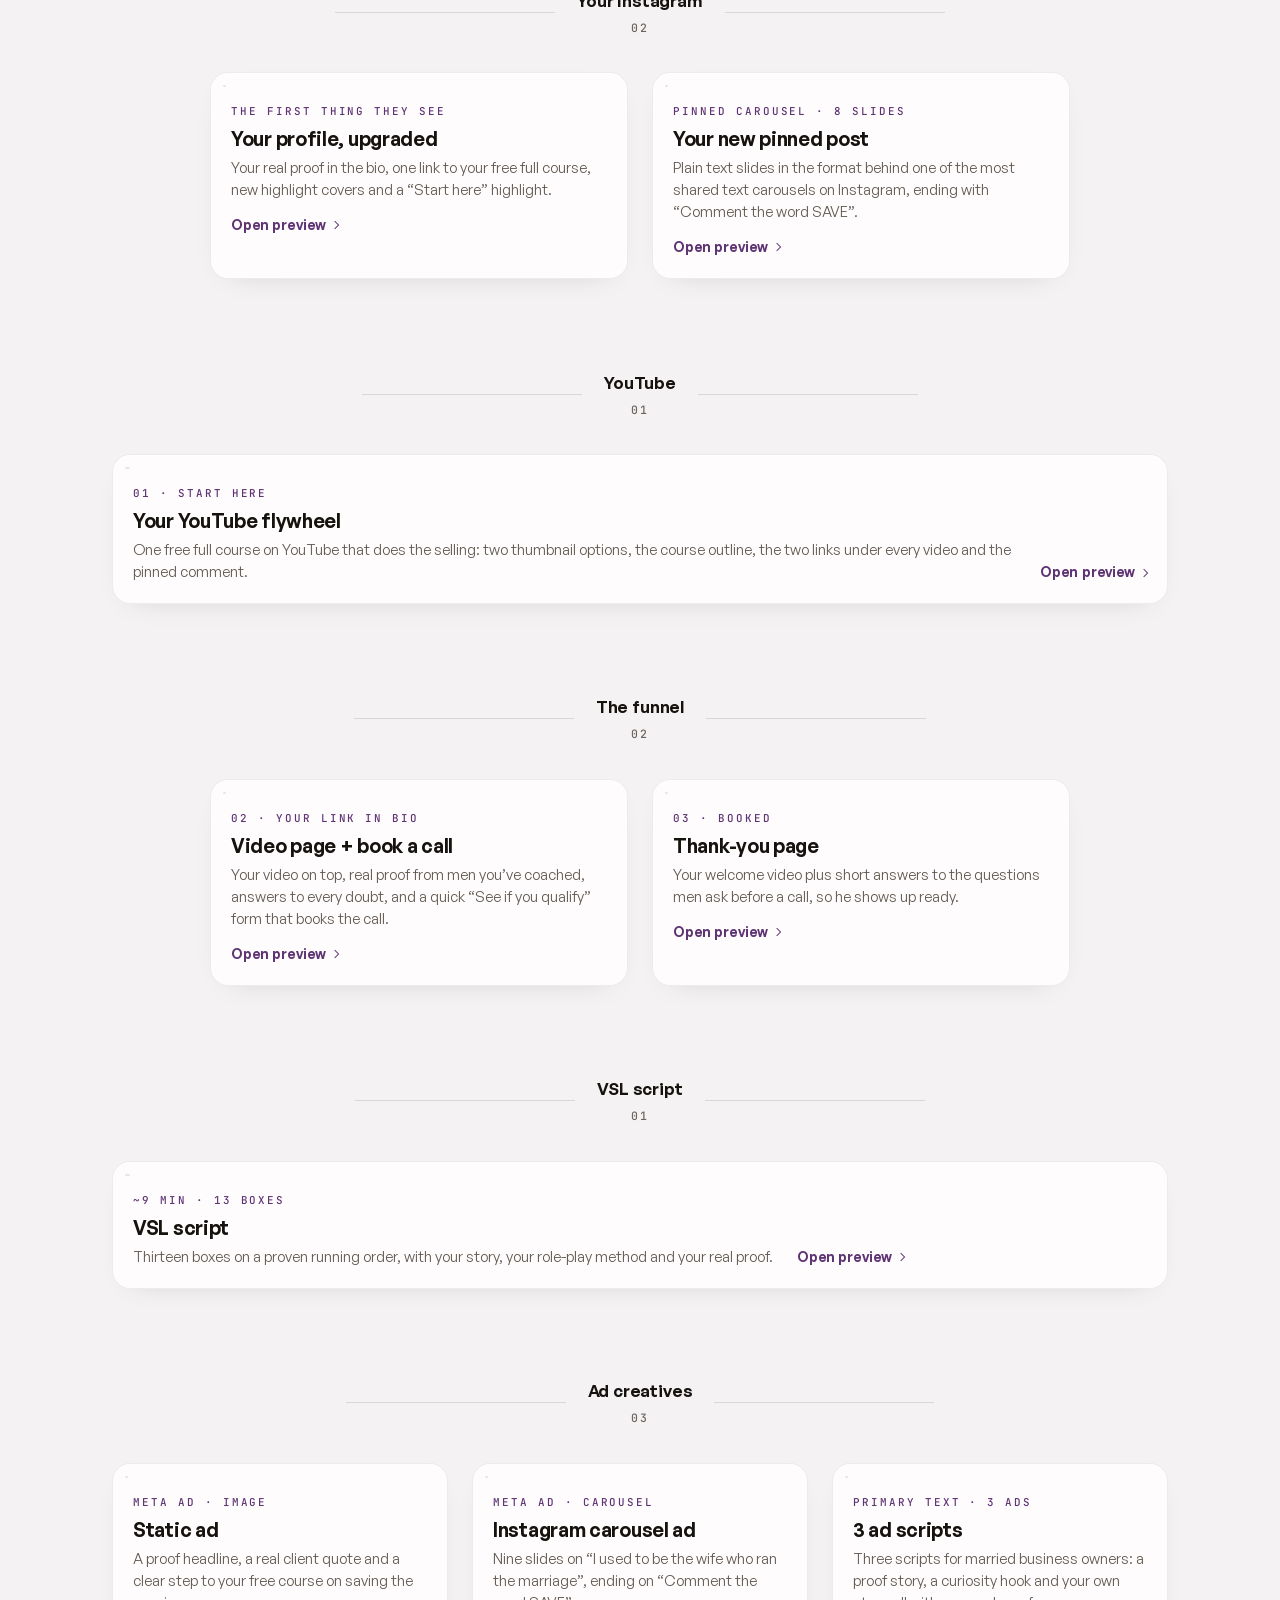
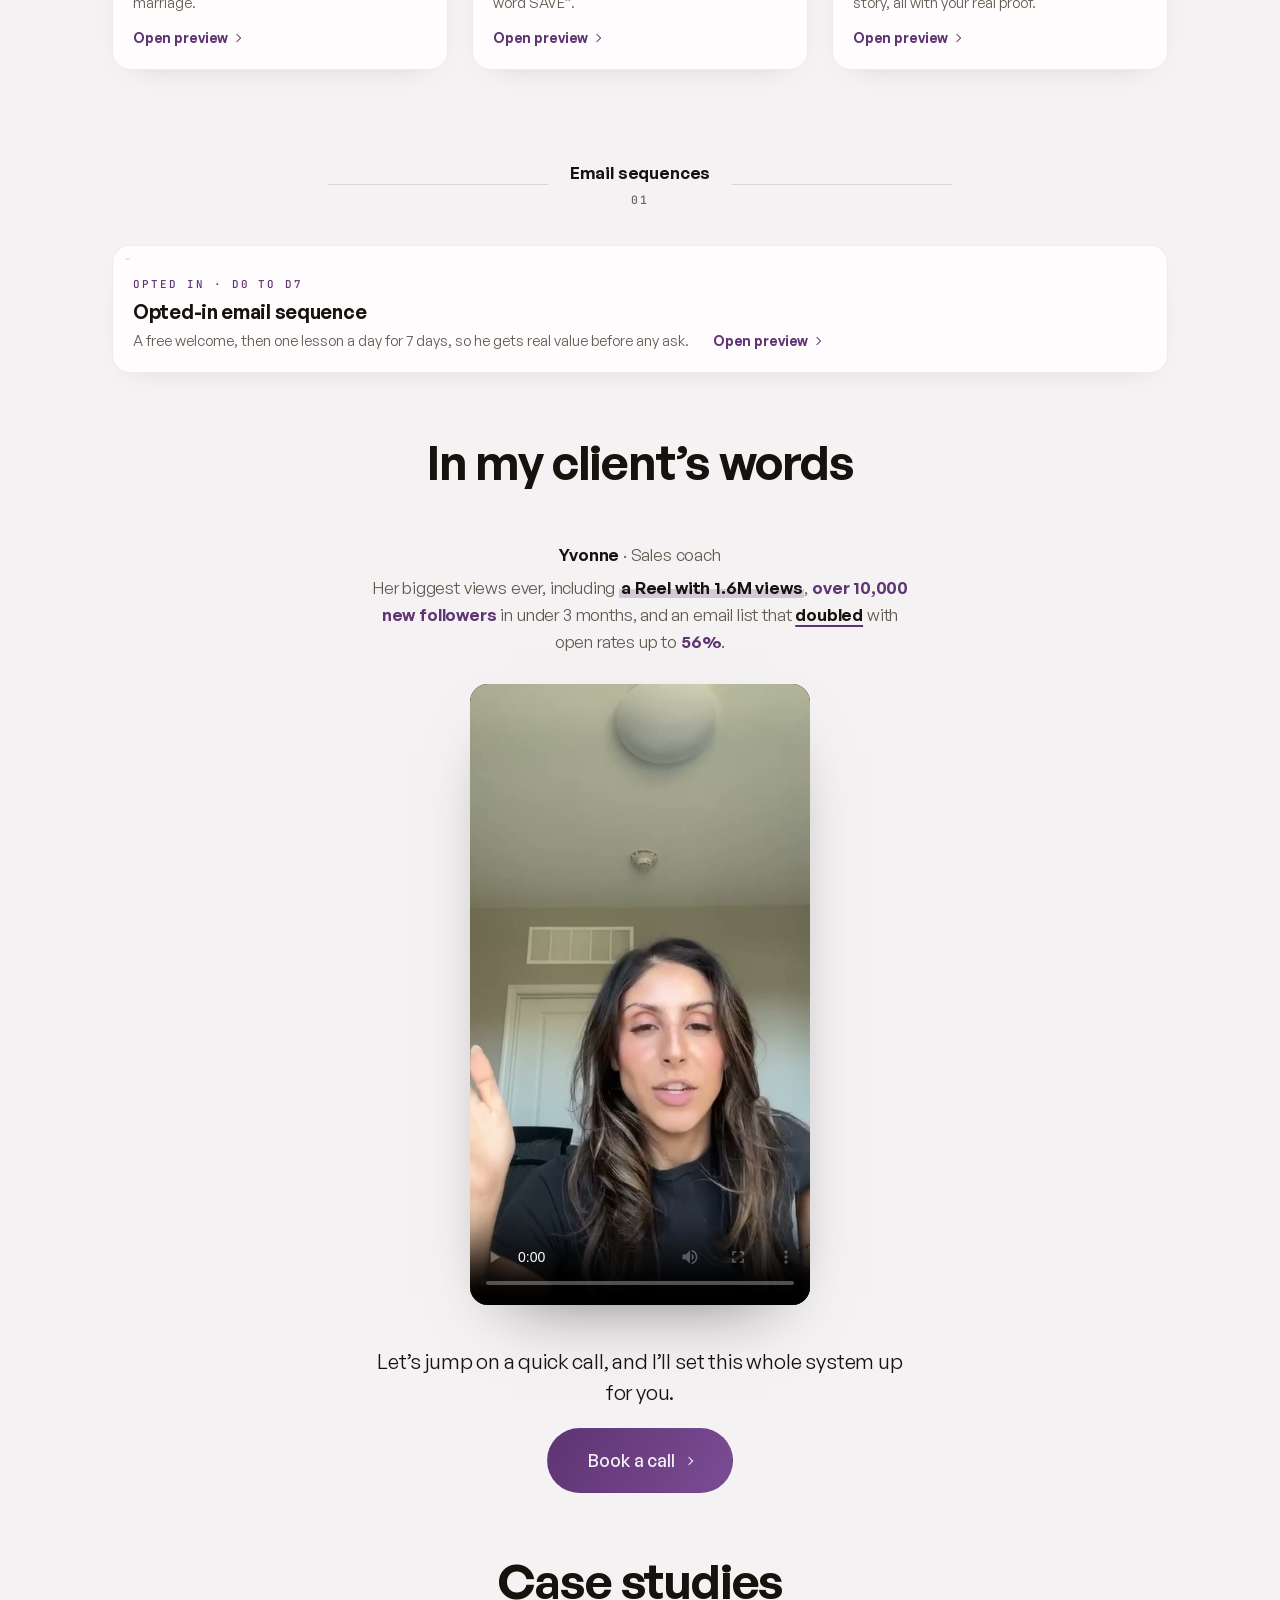
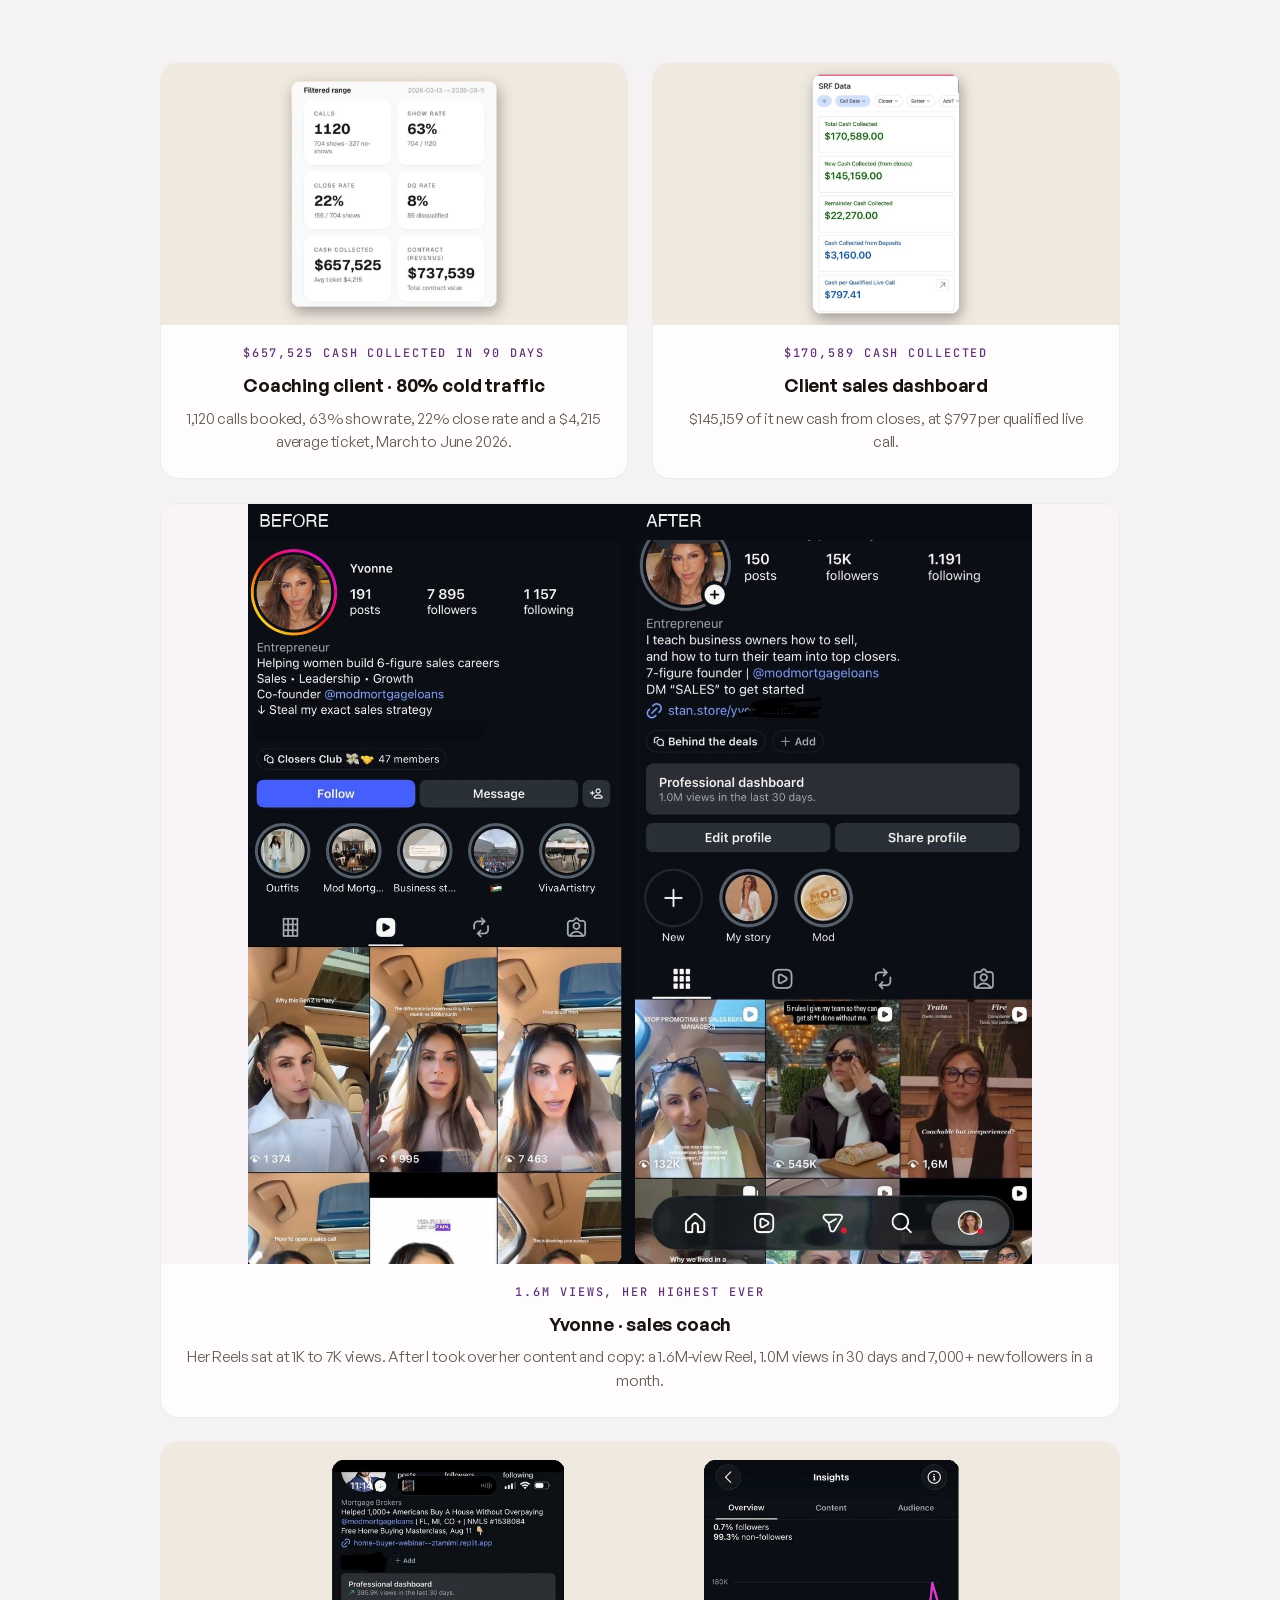
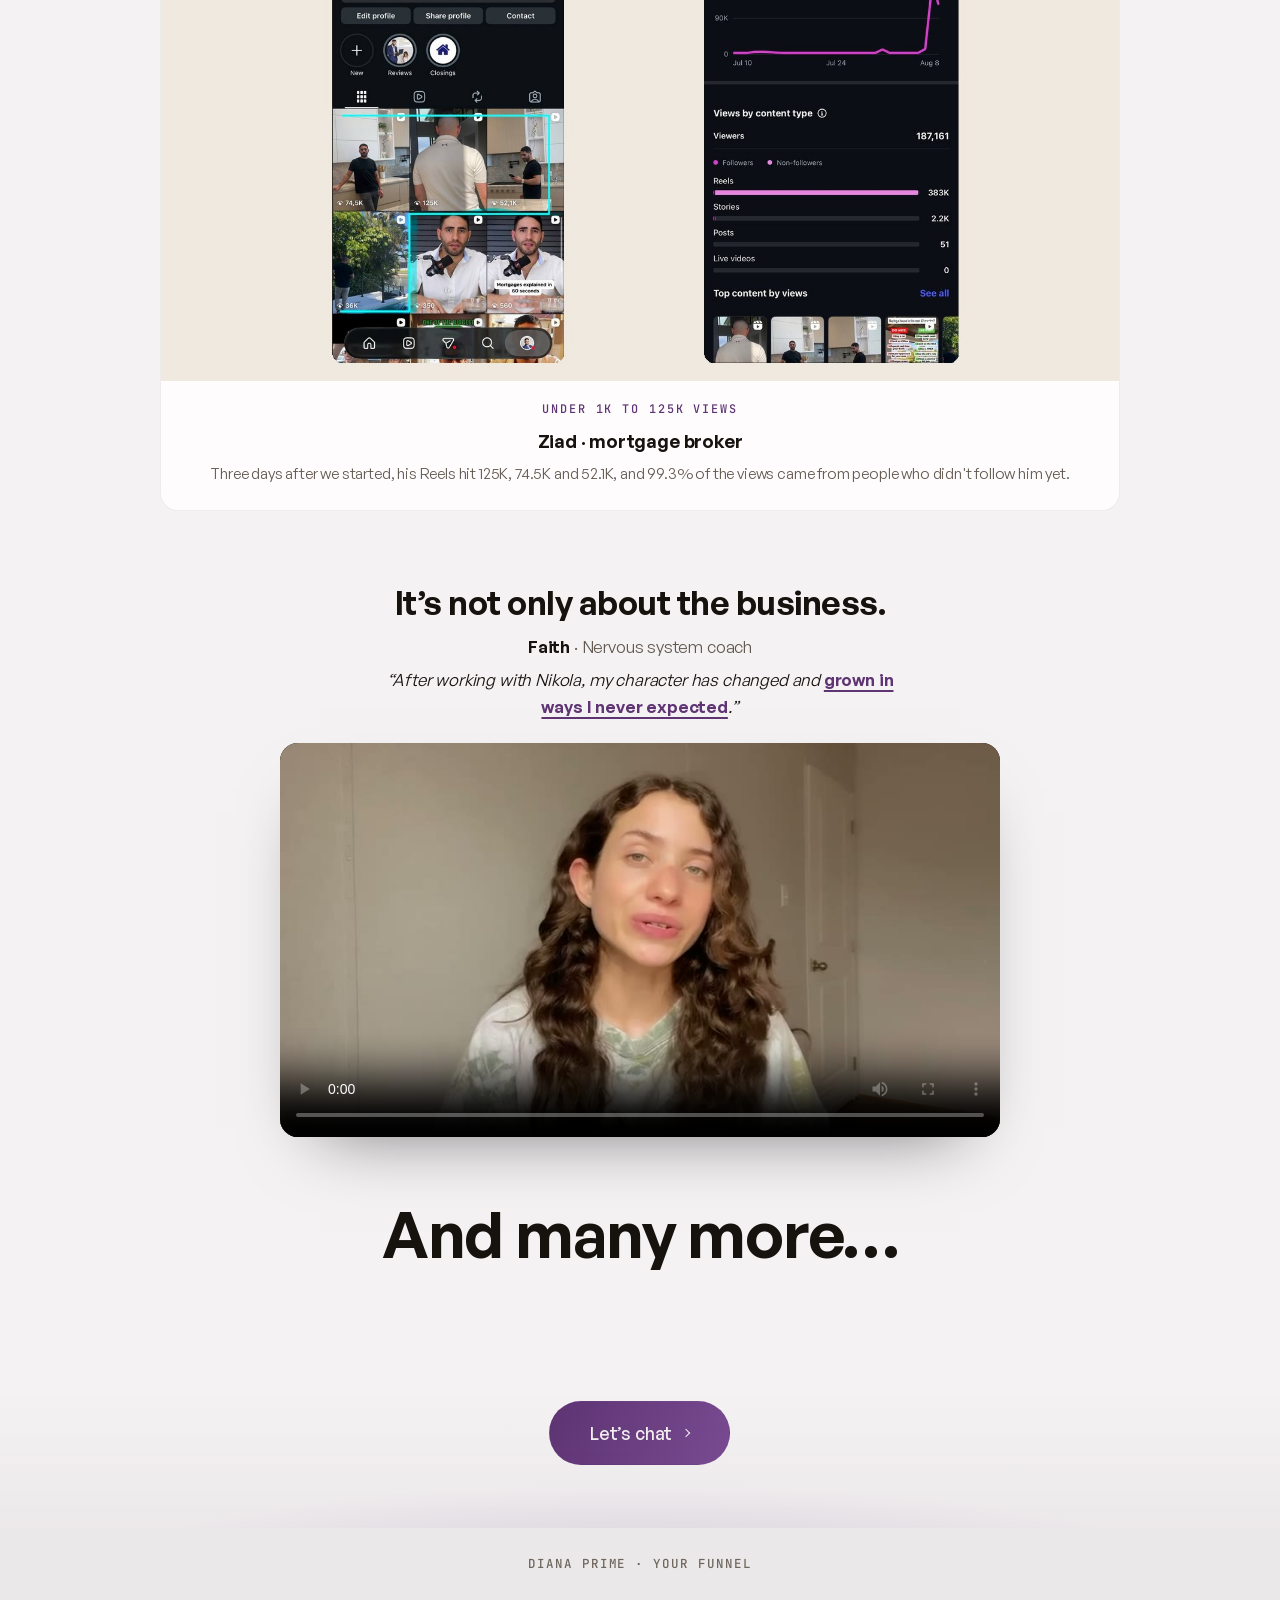
==== commit 3fbd0c6b: "Show the page scrollbar again on every page Co-Authored-By: Claude Opus 5.5 <noreply@anthropic.com>" ====
--- a/index.html
+++ b/index.html
@@ -48,7 +48,6 @@
   </script>
 <script data-topfix>try{if("scrollRestoration" in history)history.scrollRestoration="manual"}catch(e){}addEventListener("load",function(){if(!location.hash){scrollTo(0,0);setTimeout(function(){scrollTo(0,0)},50)}});</script>
 <style>.cal-direct{text-align:center;margin-top:16px;font-size:.9rem;opacity:.75}.cal-direct a{text-decoration:underline}</style>
-<style data-noscrollbar>html,body,*{scrollbar-width:none;-ms-overflow-style:none}html::-webkit-scrollbar,body::-webkit-scrollbar,*::-webkit-scrollbar{display:none;width:0;height:0}</style>
 </head>
 <body>
   <main id="top">
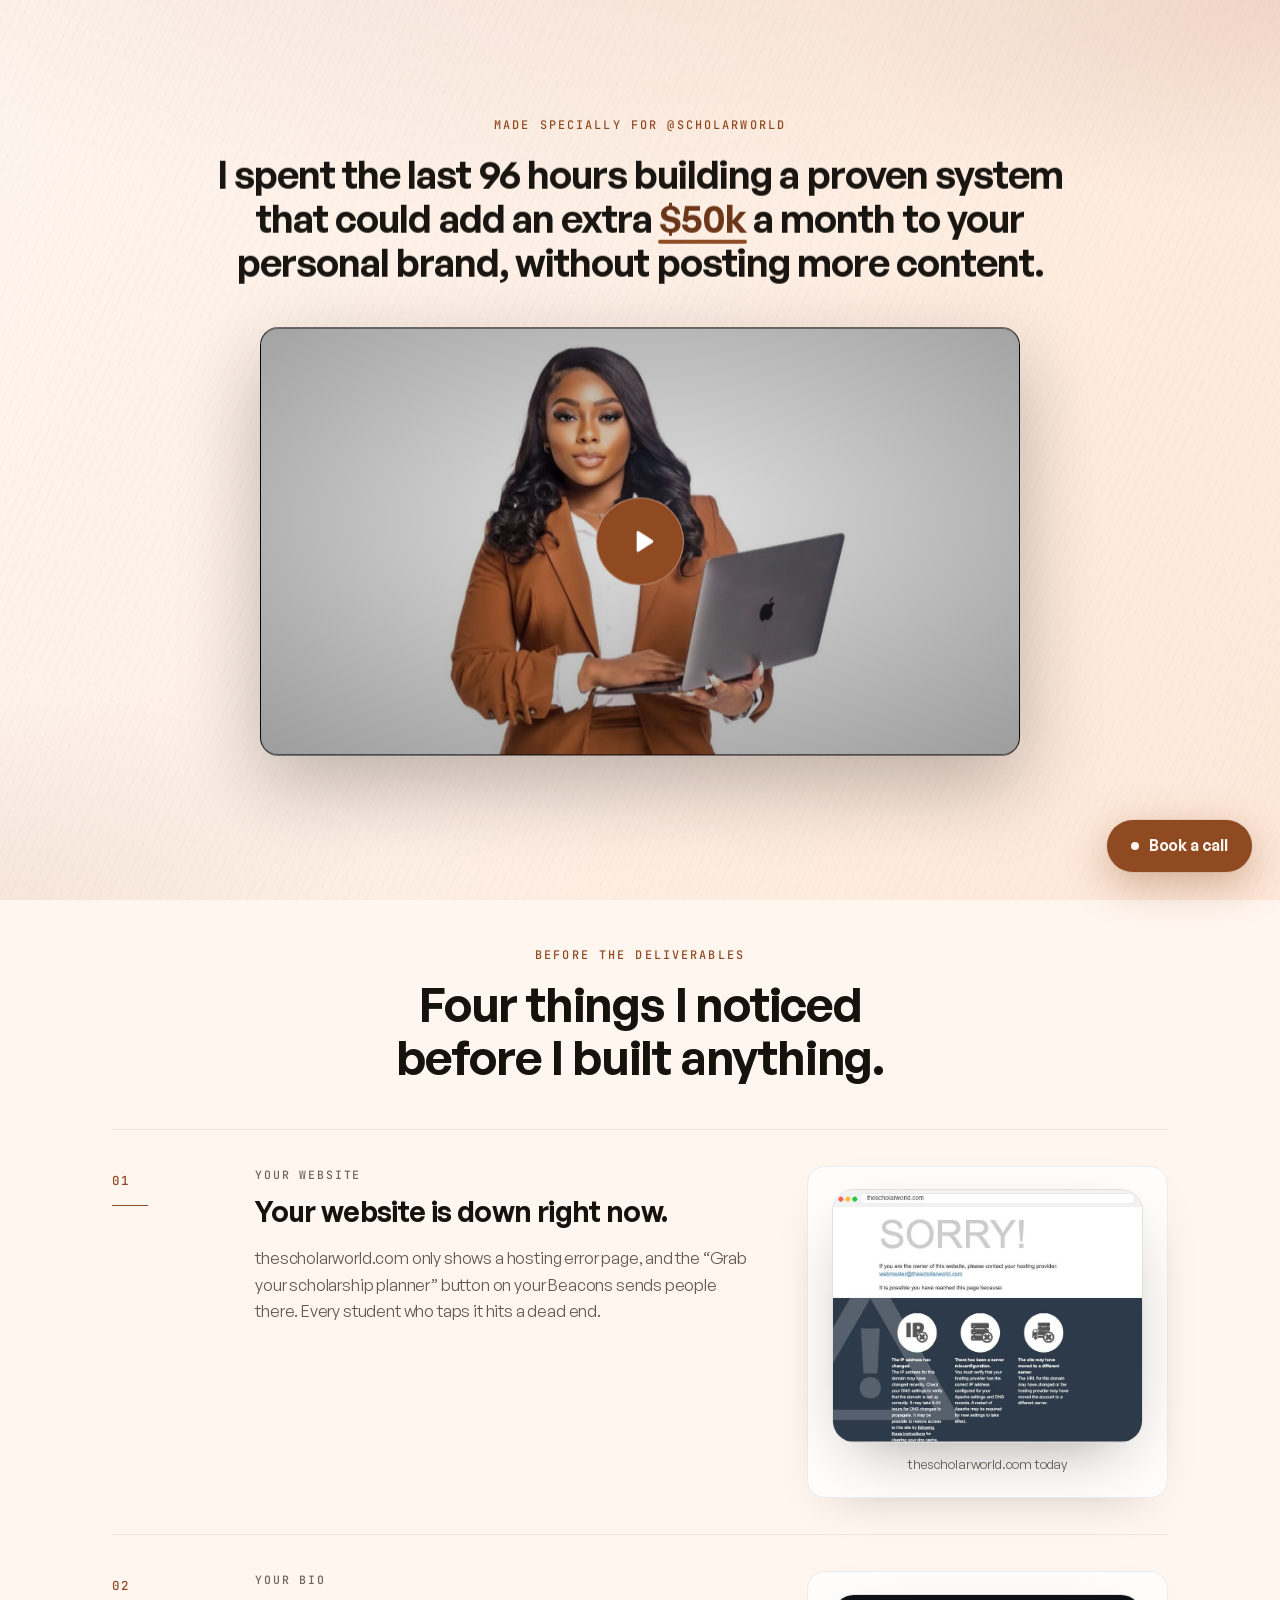
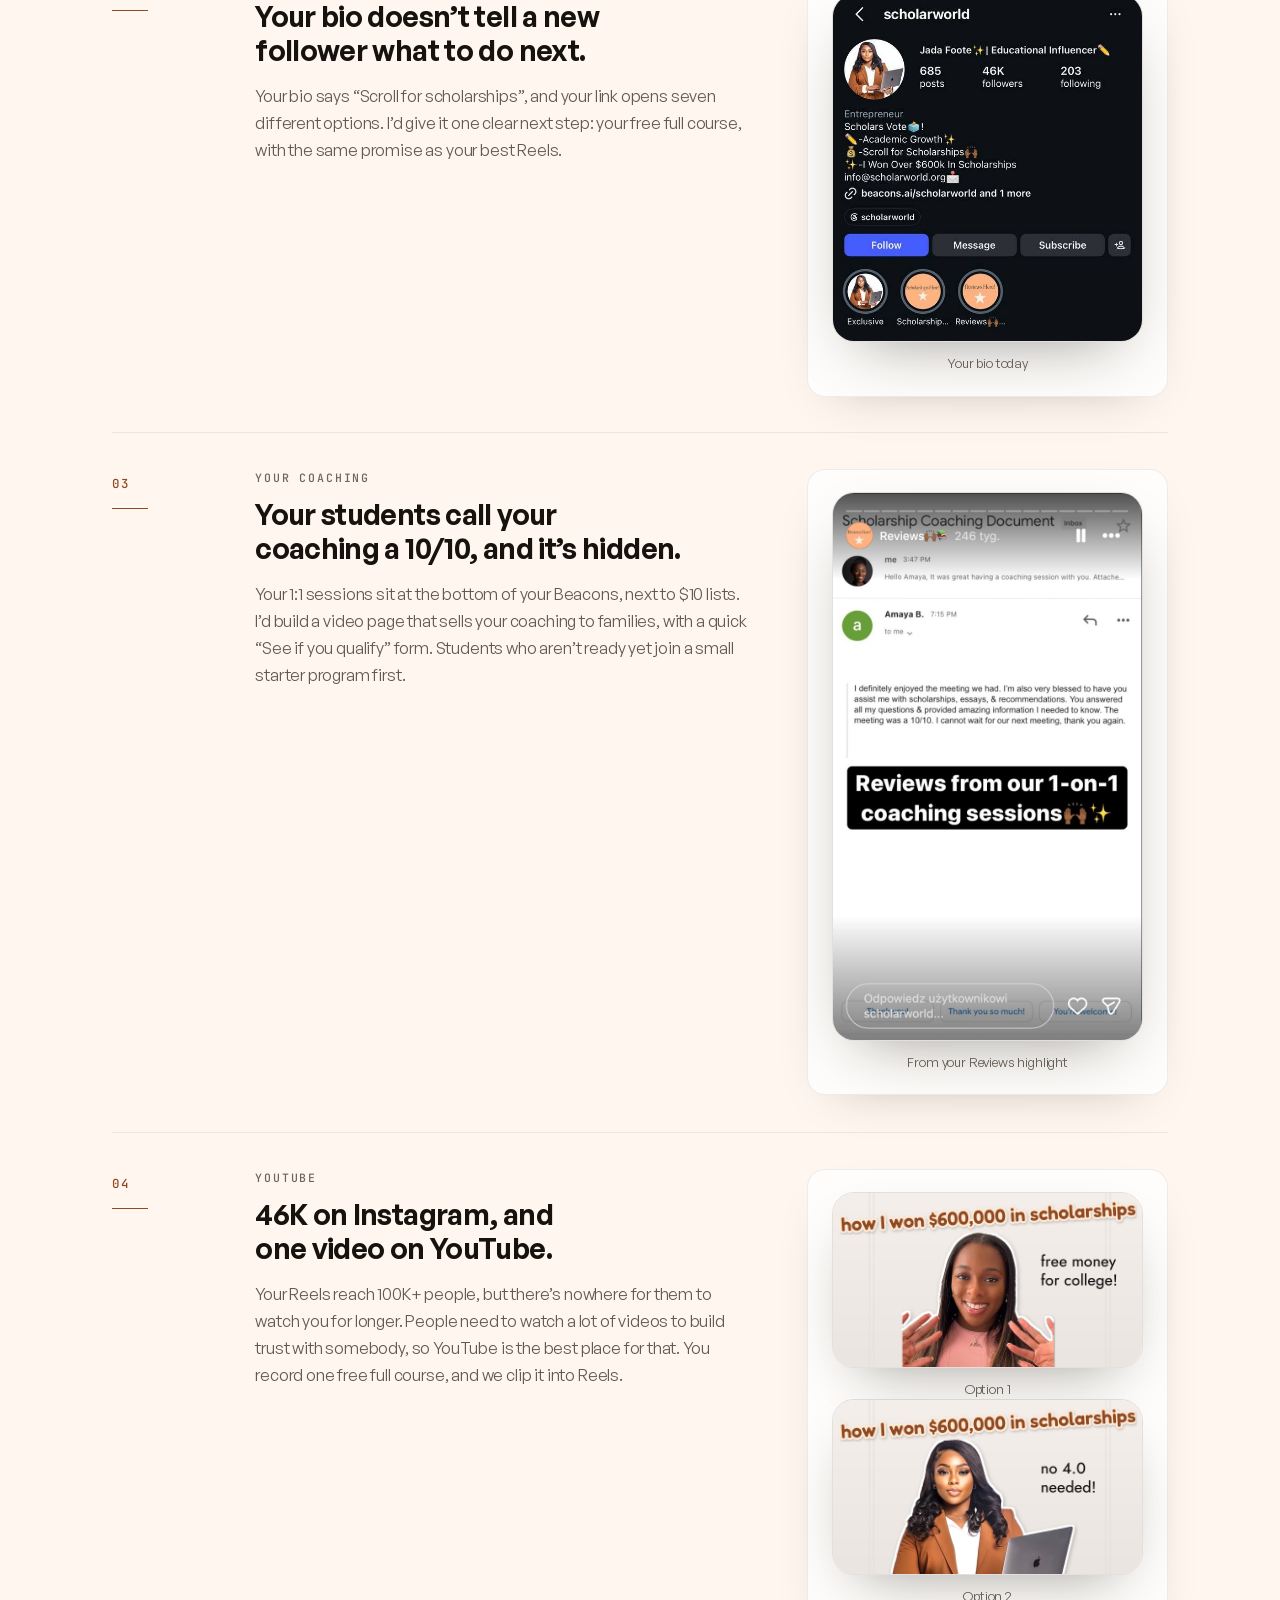
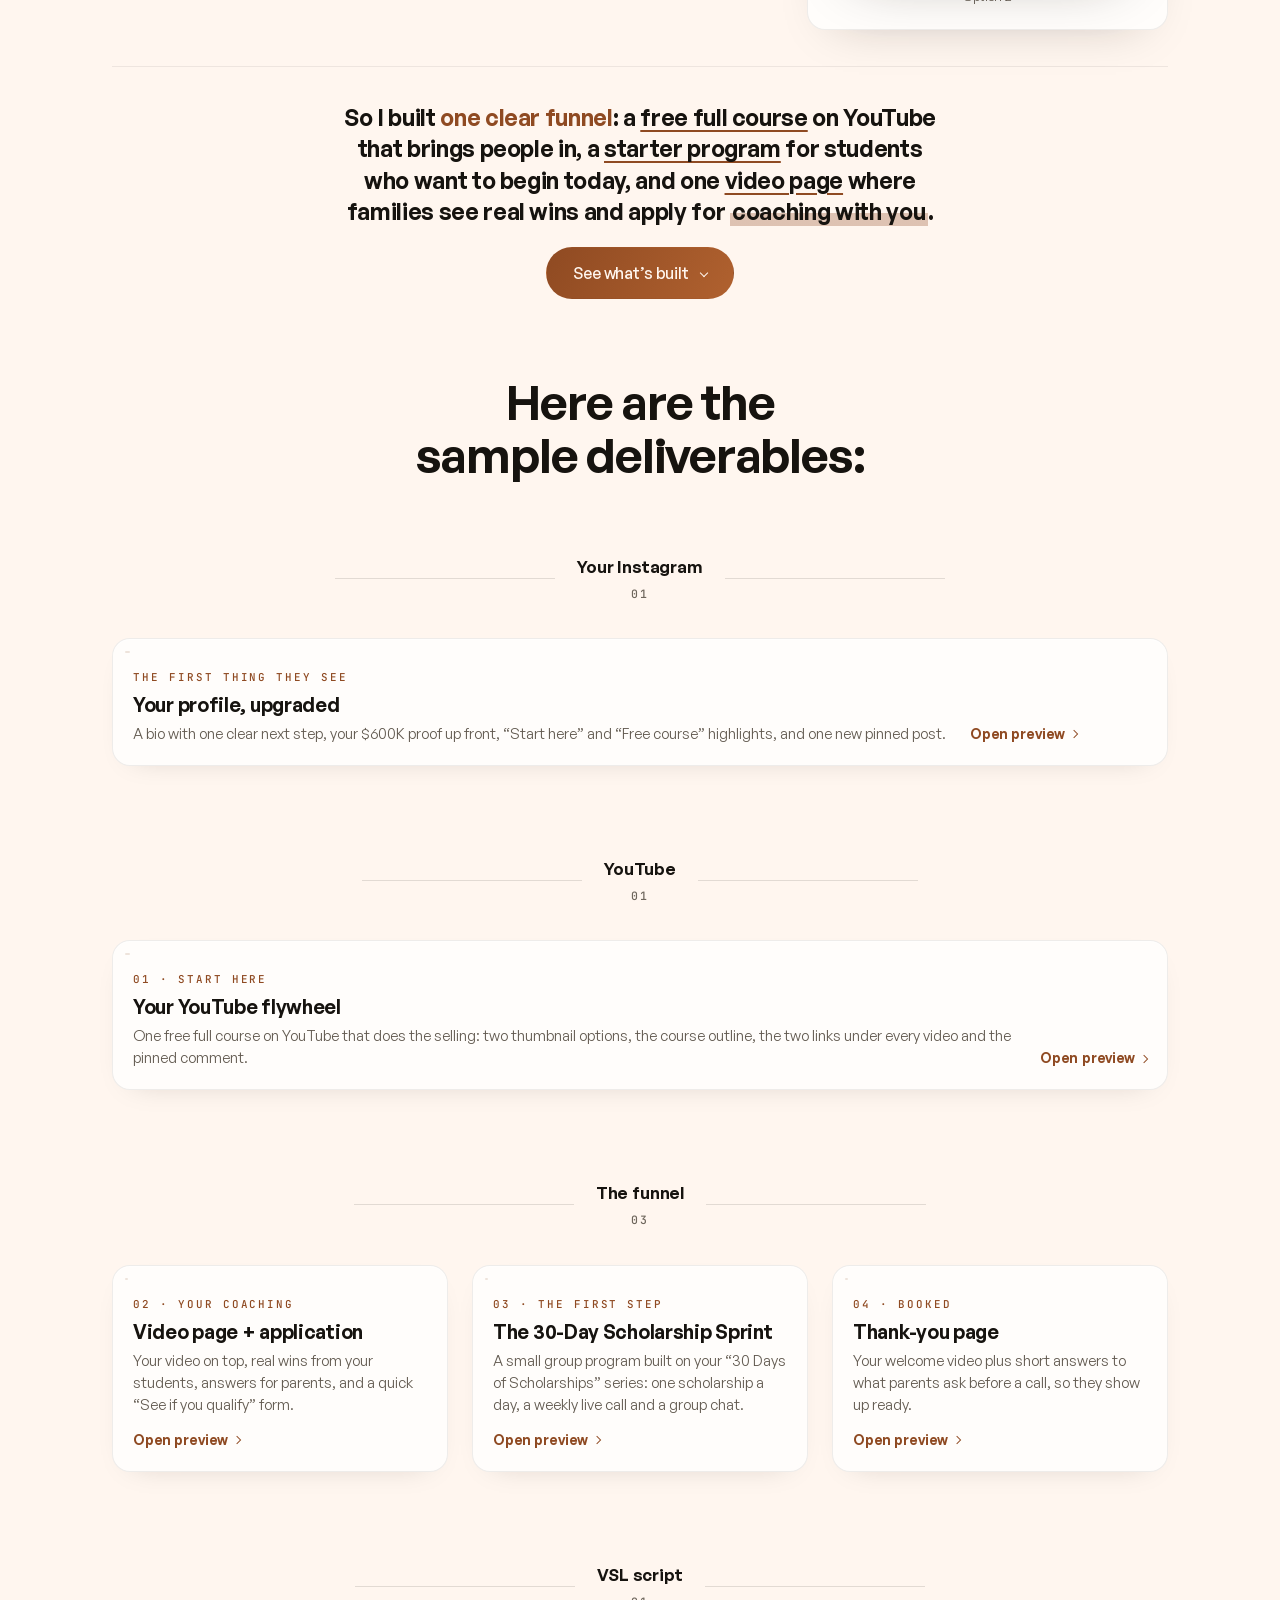
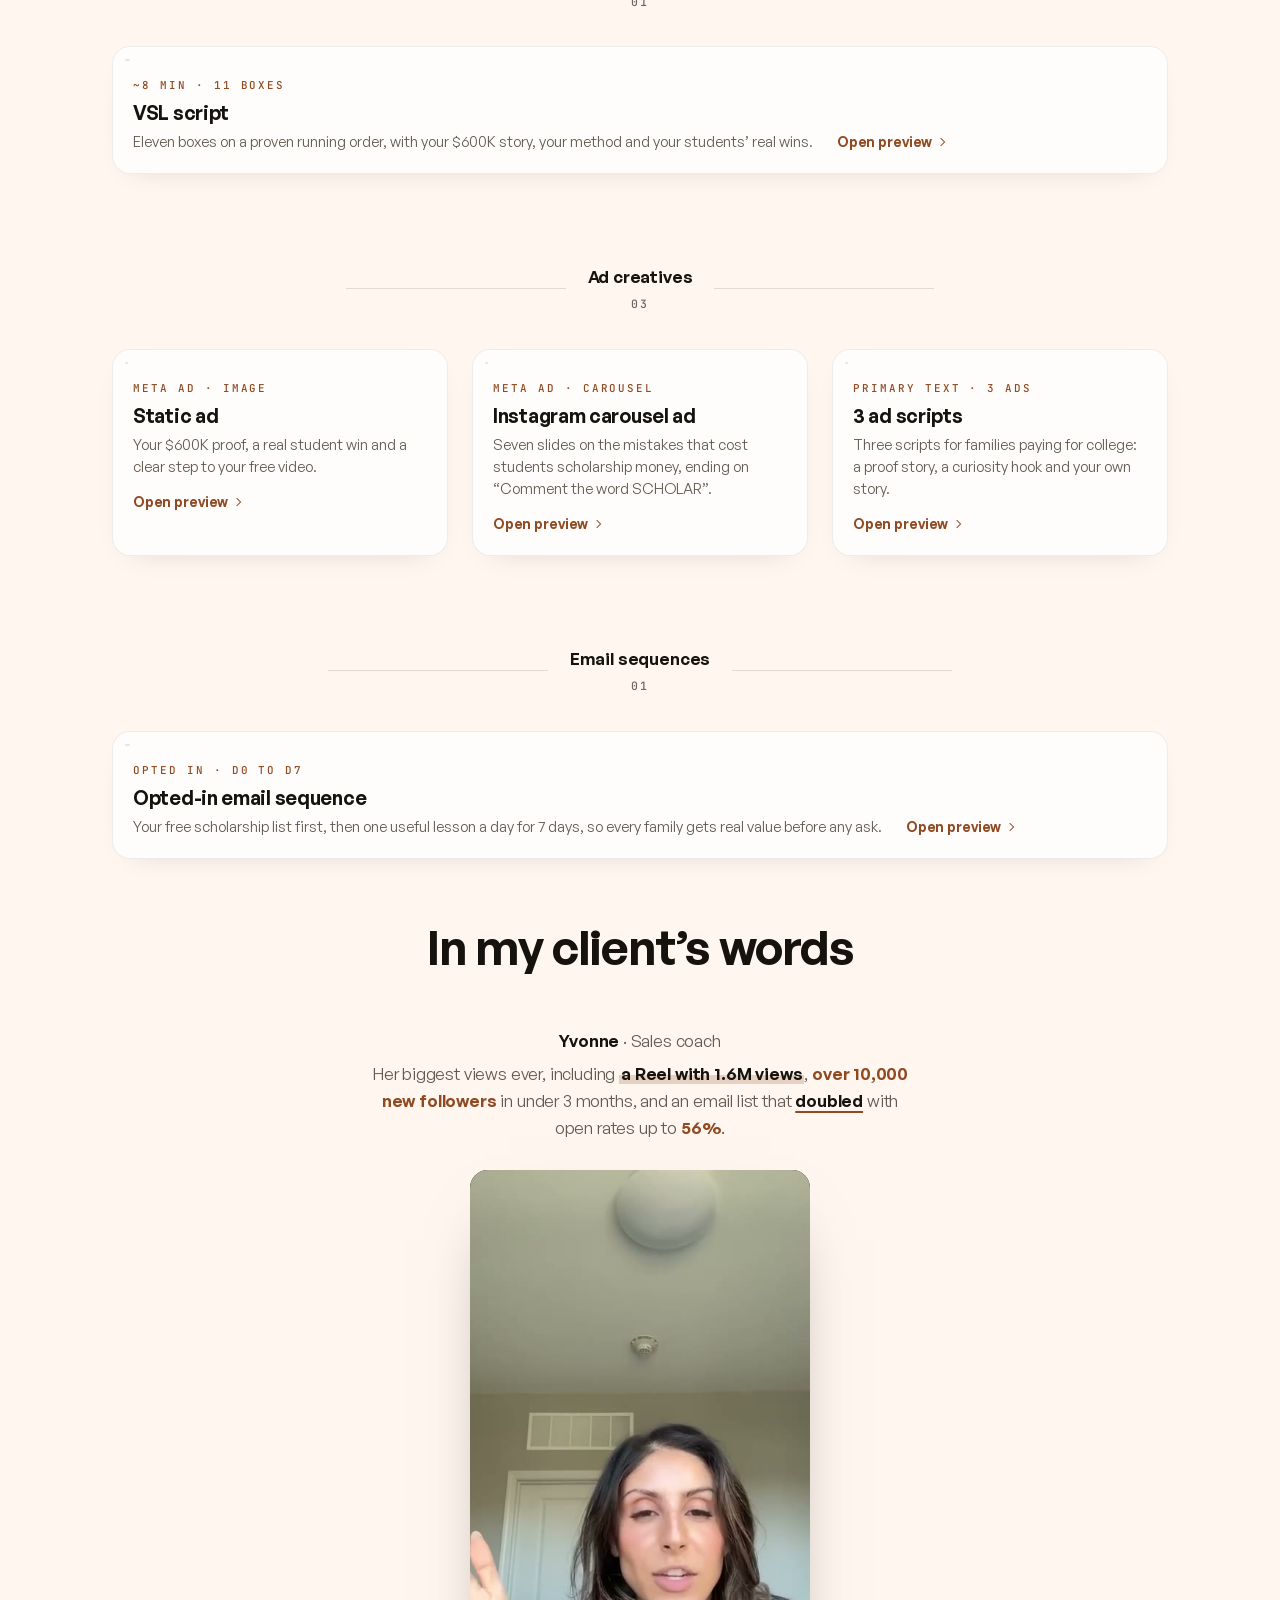
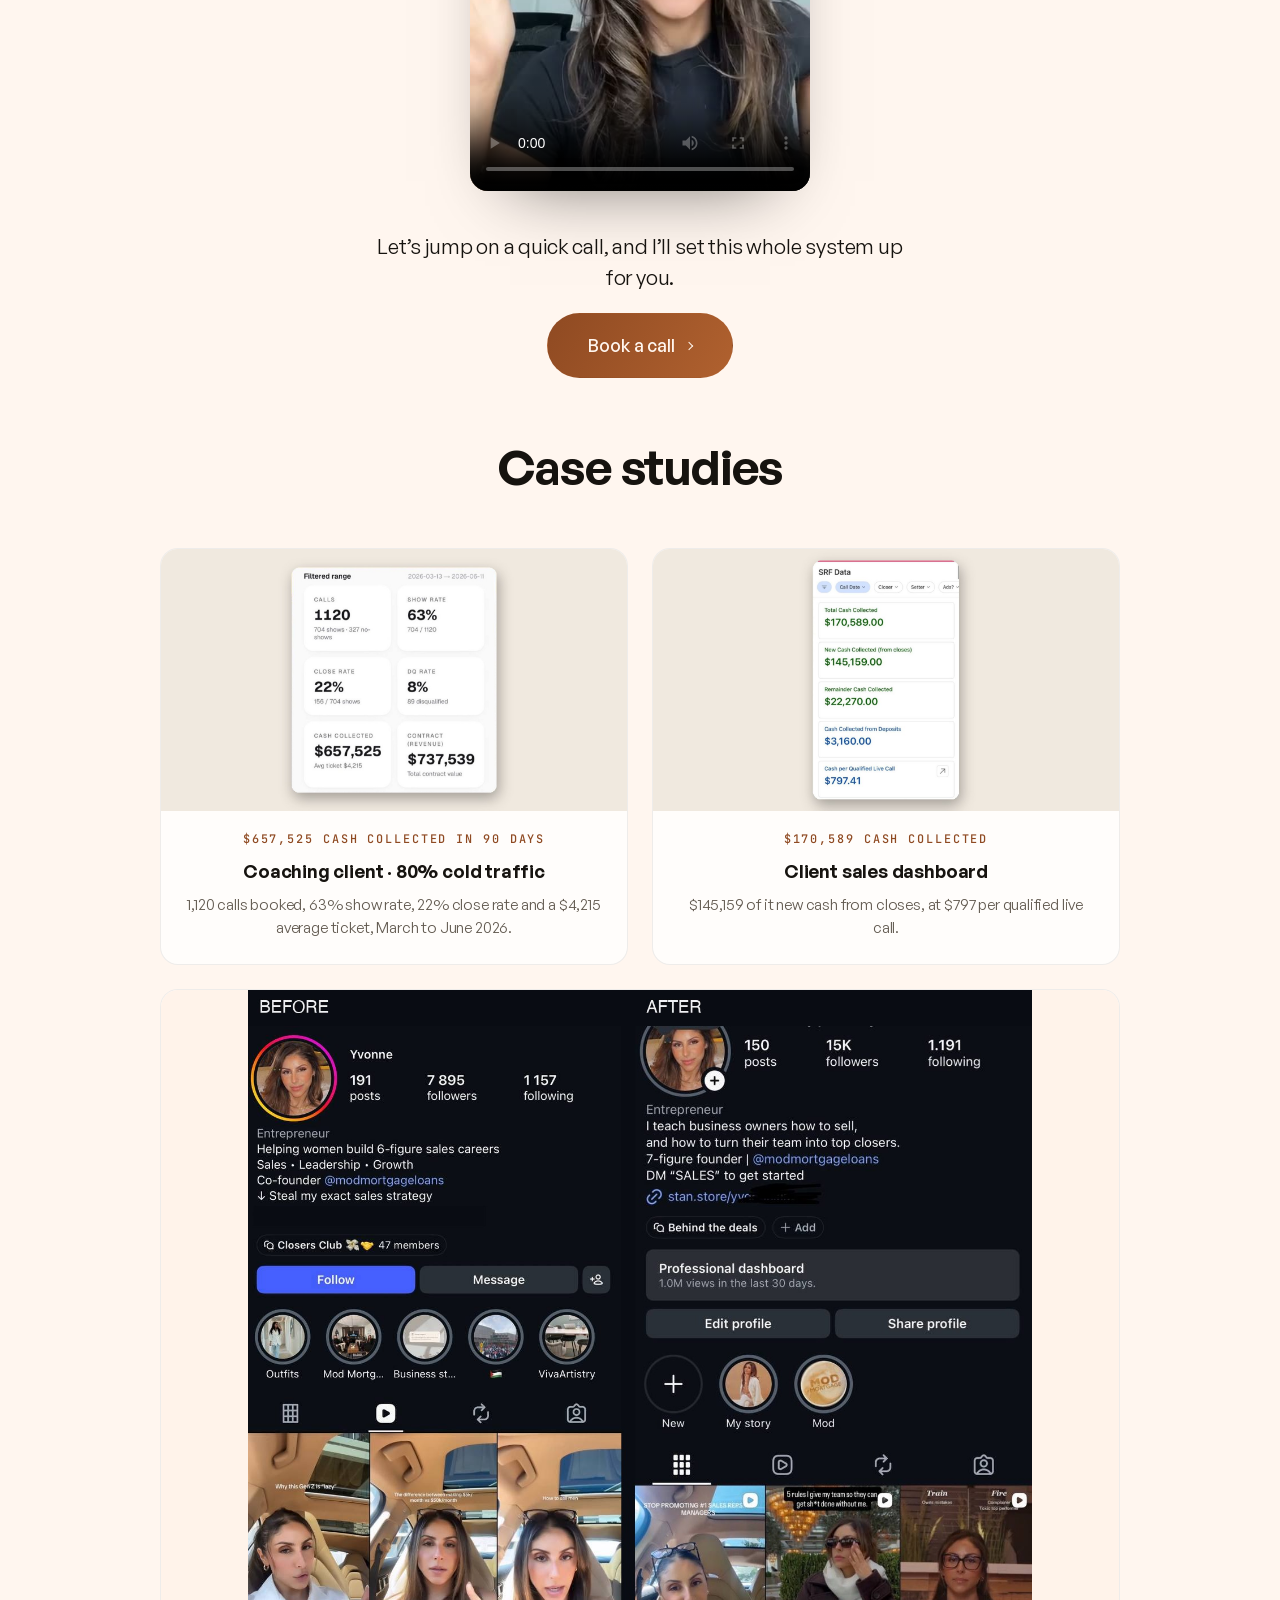
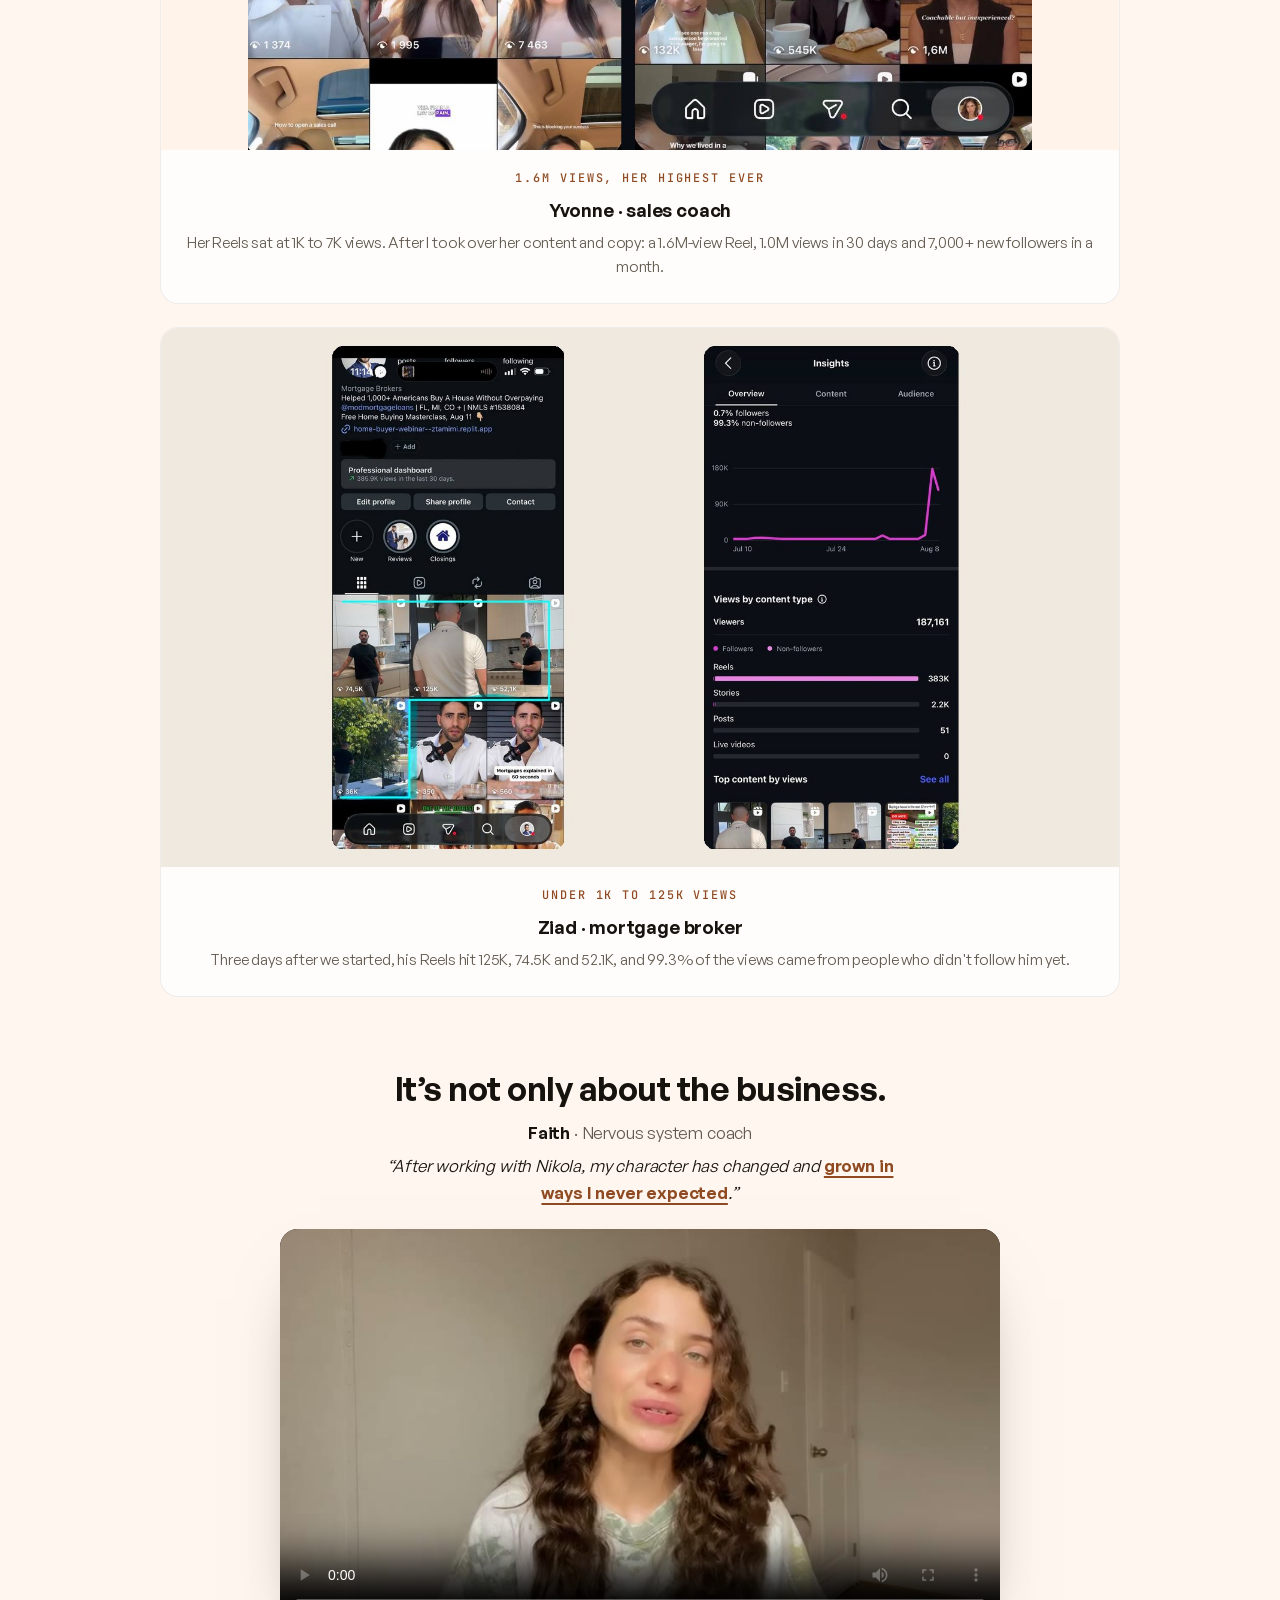
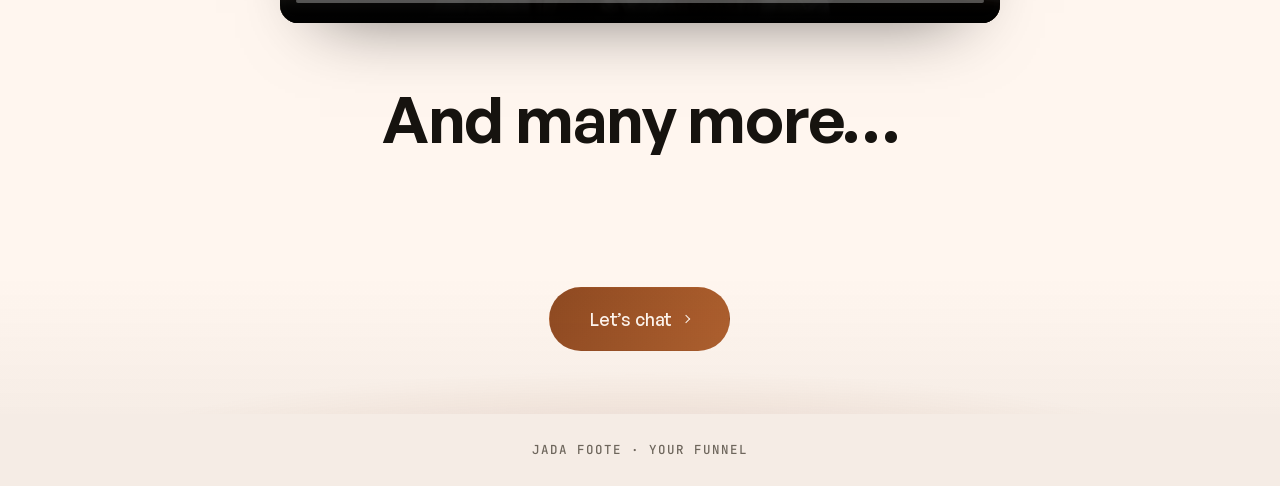
==== commit 8612cb65: "Refresh stale card thumbnails Co-Authored-By: Claude Opus 5.5 <noreply@anthropic.com>" ====
--- a/index.html
+++ b/index.html
@@ -3,19 +3,19 @@
 <head>
   <meta charset="utf-8" />
   <meta name="viewport" content="width=device-width, initial-scale=1" />
-  <title>Diana Prime · Your funnel</title>
-  <meta name="description" content="Diana, adding an extra $100k/mo to your coaching" />
+  <title>Jada Foote · Your funnel</title>
+  <meta name="description" content="Jada, adding an extra $50k/mo to your personal brand" />
   <meta name="robots" content="noindex" />
-  <meta property="og:title" content="Diana, adding an extra $100k/mo to your coaching" />
-  <meta property="og:description" content="Diana, adding an extra $100k/mo to your coaching" />
-  <meta property="og:image" content="https://nikola424.github.io/for-diana/og.png" />
+  <meta property="og:title" content="Jada, adding an extra $50k/mo to your personal brand" />
+  <meta property="og:description" content="Jada, adding an extra $50k/mo to your personal brand" />
+  <meta property="og:image" content="https://nikola424.github.io/for-jada/og.png" />
   <meta property="og:image:width" content="1200" />
   <meta property="og:image:height" content="630" />
-  <meta property="og:url" content="https://nikola424.github.io/for-diana/" />
+  <meta property="og:url" content="https://nikola424.github.io/for-jada/" />
   <meta property="og:type" content="website" />
   <meta name="twitter:card" content="summary_large_image" />
-  <meta name="twitter:title" content="Diana, adding an extra $100k/mo to your coaching" />
-  <meta name="twitter:image" content="https://nikola424.github.io/for-diana/og.png" />
+  <meta name="twitter:title" content="Jada, adding an extra $50k/mo to your personal brand" />
+  <meta name="twitter:image" content="https://nikola424.github.io/for-jada/og.png" />
   <!-- Generated per build from the PROSPECT'S logo: node scripts/make_favicon.js {folder} -->
   <link rel="icon" href="assets/img/favicon.png" type="image/png" />
   <link rel="apple-touch-icon" href="assets/img/apple-touch-icon.png" />
@@ -34,7 +34,7 @@
        caseStudies : optional. [{ youtube: "VIDEO_ID" | image: "path", result: "$48k in 30 days", title: "...", text: "..." }]
     ============================================================================== */
     window.PITCH_CONFIG = {
-      heroEmbed: "https://www.loom.com/share/abf77b42fe424808aefb259307ae23b5",
+      heroEmbed: "",
       calendly: "https://calendly.com/nikola-monetisebetter/discovery",
       mode: (new URLSearchParams(location.search).get("mode") || "funnel"),
       brand: { logo: "", name: "", url: "", footer: "" },
@@ -66,8 +66,8 @@
       </div>
 
       <div class="hero__inner container">
-        <p class="eyebrow reveal">Made specially for @dianaprimecoaching</p>
-        <h1 class="hero__title reveal" data-mode="funnel">I spent the last 96 hours building a proven system that could add an extra <span class="mark">$100k</span> a month to your coaching, without adding a single extra hour to your week.</h1>
+        <p class="eyebrow reveal">Made specially for @scholarworld</p>
+        <h1 class="hero__title reveal" data-mode="funnel">I spent the last 96 hours building a proven system that could add an extra <span class="mark">$50k</span> a month to your personal brand, without posting more content.</h1>
 
         <!-- Hero video: Loom / Wistia embed when PITCH_CONFIG.heroEmbed is set, else the native player -->
         <div class="hplayer reveal">
@@ -138,30 +138,36 @@
         <article class="beat reveal">
           <div class="beat__num"><span class="beat__idx">01</span><span class="beat__rule"></span></div>
           <div class="beat__copy">
-            <p class="beat__kicker">Your bio</p>
-            <h3 class="beat__title">Your link asks a stranger for 30 minutes.</h3>
-            <p class="beat__text">Your bio sends a brand-new follower straight to a Calendly call. Most men who just watched one role play aren&rsquo;t ready to talk to you yet, so they leave and don&rsquo;t come back.</p>
+            <p class="beat__kicker">Your website</p>
+            <h3 class="beat__title">Your website is down right now.</h3>
+            <p class="beat__text">thescholarworld.com only shows a hosting error page, and the &ldquo;Grab your scholarship planner&rdquo; button on your Beacons sends people there. Every student who taps it hits a dead end.</p>
           </div>
           <div class="beat__aside">
-            <figure class="shot shot--wide"><img src="assets/img/her-profile.jpg?v=1" alt="Diana&rsquo;s Instagram bio" loading="lazy" /><figcaption>Your bio today</figcaption></figure>
+            <figure class="shot shot--wide"><img src="assets/img/site-down.jpg?v=1" alt="thescholarworld.com today" loading="lazy" /><figcaption>thescholarworld.com today</figcaption></figure>
           </div>
         </article>
 
         <article class="beat reveal">
           <div class="beat__num"><span class="beat__idx">02</span><span class="beat__rule"></span></div>
           <div class="beat__copy">
-            <p class="beat__kicker">Your funnel</p>
-            <h3 class="beat__title">If he isn&rsquo;t ready for a call, he has nowhere to go.</h3>
-            <p class="beat__text">Right now there&rsquo;s nothing between your Reels and a call. A lot of married men aren&rsquo;t ready to talk to anyone about their marriage yet, so they scroll away and you never hear from them. A free course gives them an easier first step, and emails in the background keep helping them until they&rsquo;re ready to book.</p>
+            <p class="beat__kicker">Your bio</p>
+            <h3 class="beat__title">Your bio doesn&rsquo;t tell a new follower what to do next.</h3>
+            <p class="beat__text">Your bio says &ldquo;Scroll for scholarships&rdquo;, and your link opens seven different options. I&rsquo;d give it one clear next step: your free full course, with the same promise as your best Reels.</p>
+          </div>
+          <div class="beat__aside">
+            <figure class="shot shot--wide"><img src="assets/img/her-profile.jpg?v=1" alt="Jada&rsquo;s Instagram bio" loading="lazy" /><figcaption>Your bio today</figcaption></figure>
           </div>
         </article>
 
         <article class="beat reveal">
           <div class="beat__num"><span class="beat__idx">03</span><span class="beat__rule"></span></div>
           <div class="beat__copy">
-            <p class="beat__kicker">Your proof</p>
-            <h3 class="beat__title">Your best proof is hidden in a highlight.</h3>
-            <p class="beat__text">100+ married men coached, a client who told you &ldquo;I can be myself&rdquo; after 30 days, and your CNN feature all live in captions and highlights most people never open.</p>
+            <p class="beat__kicker">Your coaching</p>
+            <h3 class="beat__title">Your students call your coaching a 10/10, and it&rsquo;s hidden.</h3>
+            <p class="beat__text">Your 1:1 sessions sit at the bottom of your Beacons, next to $10 lists. I&rsquo;d build a video page that sells your coaching to families, with a quick &ldquo;See if you qualify&rdquo; form. Students who aren&rsquo;t ready yet join a small starter program first.</p>
+          </div>
+          <div class="beat__aside">
+            <figure class="shot shot--wide"><img src="assets/img/proof/r1.jpg?v=1" alt="A review from one of Jada&rsquo;s coaching sessions" loading="lazy" /><figcaption>From your Reviews highlight</figcaption></figure>
           </div>
         </article>
 
@@ -169,16 +175,16 @@
           <div class="beat__num"><span class="beat__idx">04</span><span class="beat__rule"></span></div>
           <div class="beat__copy">
             <p class="beat__kicker">YouTube</p>
-            <h3 class="beat__title">1.4M views on one role play, and no YouTube yet.</h3>
-            <p class="beat__text">One of your role plays reached 1.4M views on TikTok, but there&rsquo;s nowhere for those men to watch you for longer. You record one YouTube video, and we clip it into a week of Reels. On Reels a man needs hundreds of videos to trust you. On YouTube he watches you for an hour, and the most qualified men come from there.</p>
+            <h3 class="beat__title">46K on Instagram, and one video on YouTube.</h3>
+            <p class="beat__text">Your Reels reach 100K+ people, but there&rsquo;s nowhere for them to watch you for longer. People need to watch a lot of videos to build trust with somebody, so YouTube is the best place for that. You record one free full course, and we clip it into Reels.</p>
           </div>
           <div class="beat__aside">
-            <figure class="shot shot--wide"><img src="assets/img/course-thumb-1.jpg?v=4" alt="Thumbnail option 1" loading="lazy" /><figcaption>Option 1</figcaption></figure><figure class="shot shot--wide"><img src="assets/img/course-thumb-2.jpg?v=4" alt="Thumbnail option 2" loading="lazy" /><figcaption>Option 2</figcaption></figure>
+            <figure class="shot shot--wide"><img src="assets/img/course-thumb-1.jpg?v=1" alt="Thumbnail option 1" loading="lazy" /><figcaption>Option 1</figcaption></figure><figure class="shot shot--wide"><img src="assets/img/course-thumb-2.jpg?v=1" alt="Thumbnail option 2" loading="lazy" /><figcaption>Option 2</figcaption></figure>
           </div>
         </article>
 
         <div class="bridge__close reveal">
-          <p class="bridge__closing">So I built <span class="hl">one clear funnel</span> with <span class="hl">two entry points</span>: a <u class="ul">YouTube flywheel</u> where one video becomes a week of Reels and warms up the men they bring in, and one <u class="ul">video page</u> where married business owners see real results and book <span class="hl-bg">a call with you</span> when they&rsquo;re ready.</p>
+          <p class="bridge__closing">So I built <span class="hl">one clear funnel</span>: a <u class="ul">free full course</u> on YouTube that brings people in, a <u class="ul">starter program</u> for students who want to begin today, and one <u class="ul">video page</u> where families see real wins and apply for <span class="hl-bg">coaching with you</span>.</p>
           <a class="btn btn--primary" href="#deliverables">See what&rsquo;s built <span class="arrow-down" aria-hidden="true"></span></a>
         </div>
       </div>
@@ -192,17 +198,13 @@
         <div class="group">
           <div class="group__head reveal">
             <span class="group__rule"></span>
-            <span class="group__meta"><span class="group__label">Your Instagram</span><span class="group__count">02</span></span>
-            <span class="group__rule"></span>
-          </div>
-          <div class="grid grid--2">
-            <button class="pcard reveal" data-title="Your profile, upgraded" data-embed="ig-profile/?v=d8">
-              <span class="thumb"><span class="thumb__bar"><i></i><i></i><i></i><span class="thumb__url">today vs upgraded</span></span><img class="thumb__img" src="assets/img/igprofile-preview.jpg?v=4" alt="Your profile, upgraded preview" loading="lazy" /></span>
-              <span class="pcard__body"><span><span class="pcard__kicker">The first thing they see</span><span class="pcard__title">Your profile, upgraded</span><span class="pcard__desc">Your real proof in the bio, one link to your free full course, new highlight covers and a &ldquo;Start here&rdquo; highlight.</span></span><span class="pcard__link">Open preview <span class="arrow" aria-hidden="true"></span></span></span>
-            </button>
-            <button class="pcard reveal" data-title="Your new pinned post" data-embed="pinned-post/?v=d8" data-noanim>
-              <span class="thumb"><span class="thumb__bar"><i></i><i></i><i></i><span class="thumb__url">instagram.com/dianaprimecoaching</span></span><img class="thumb__img" src="assets/img/pinned-preview.jpg?v=3" alt="Your new pinned post preview" loading="lazy" /></span>
-              <span class="pcard__body"><span><span class="pcard__kicker">Pinned carousel · 8 slides</span><span class="pcard__title">Your new pinned post</span><span class="pcard__desc">Plain text slides in the format behind one of the most shared text carousels on Instagram, ending with &ldquo;Comment the word SAVE&rdquo;.</span></span><span class="pcard__link">Open preview <span class="arrow" aria-hidden="true"></span></span></span>
+            <span class="group__meta"><span class="group__label">Your Instagram</span><span class="group__count">01</span></span>
+            <span class="group__rule"></span>
+          </div>
+          <div class="grid grid--1">
+            <button class="pcard pcard--wide reveal" data-title="Your profile, upgraded" data-embed="ig-profile/?v=j1">
+              <span class="thumb thumb--wide"><span class="thumb__bar"><i></i><i></i><i></i><span class="thumb__url">today vs upgraded</span></span><img class="thumb__img" src="assets/img/igprofile-preview.jpg?v=1" alt="Your profile, upgraded preview" loading="lazy" /></span>
+              <span class="pcard__body"><span><span class="pcard__kicker">The first thing they see</span><span class="pcard__title">Your profile, upgraded</span><span class="pcard__desc">A bio with one clear next step, your $600K proof up front, &ldquo;Start here&rdquo; and &ldquo;Free course&rdquo; highlights, and one new pinned post.</span></span><span class="pcard__link">Open preview <span class="arrow" aria-hidden="true"></span></span></span>
             </button>
           </div>
         </div>
@@ -214,8 +216,8 @@
             <span class="group__rule"></span>
           </div>
           <div class="grid grid--1">
-            <button class="pcard pcard--wide reveal" data-title="Your YouTube flywheel" data-embed="youtube-flywheel/?v=d8">
-              <span class="thumb thumb--wide"><span class="thumb__bar"><i></i><i></i><i></i><span class="thumb__url">your free full course</span></span><img class="thumb__img" src="assets/img/flywheel-preview.jpg?v=3" alt="Your YouTube flywheel preview" loading="lazy" /></span>
+            <button class="pcard pcard--wide reveal" data-title="Your YouTube flywheel" data-embed="youtube-flywheel/?v=j1">
+              <span class="thumb thumb--wide"><span class="thumb__bar"><i></i><i></i><i></i><span class="thumb__url">your free full course</span></span><img class="thumb__img" src="assets/img/flywheel-preview.jpg?v=1" alt="Your YouTube flywheel preview" loading="lazy" /></span>
               <span class="pcard__body"><span><span class="pcard__kicker">01 · Start here</span><span class="pcard__title">Your YouTube flywheel</span><span class="pcard__desc">One free full course on YouTube that does the selling: two thumbnail options, the course outline, the two links under every video and the pinned comment.</span></span><span class="pcard__link">Open preview <span class="arrow" aria-hidden="true"></span></span></span>
             </button>
           </div>
@@ -224,17 +226,21 @@
         <div class="group">
           <div class="group__head reveal">
             <span class="group__rule"></span>
-            <span class="group__meta"><span class="group__label">The funnel</span><span class="group__count">02</span></span>
-            <span class="group__rule"></span>
-          </div>
-          <div class="grid grid--2">
-            <button class="pcard reveal" data-title="Video page + book a call" data-embed="video/?v=d8">
-              <span class="thumb"><span class="thumb__bar"><i></i><i></i><i></i><span class="thumb__url">your link in bio</span></span><img class="thumb__img" src="assets/img/video-preview.jpg?v=8" alt="Video page + book a call preview" loading="lazy" /></span>
-              <span class="pcard__body"><span><span class="pcard__kicker">02 · Your link in bio</span><span class="pcard__title">Video page + book a call</span><span class="pcard__desc">Your video on top, real proof from men you&rsquo;ve coached, answers to every doubt, and a quick &ldquo;See if you qualify&rdquo; form that books the call.</span></span><span class="pcard__link">Open preview <span class="arrow" aria-hidden="true"></span></span></span>
-            </button>
-            <button class="pcard reveal" data-title="Thank-you page" data-embed="thank-you/?v=d8">
-              <span class="thumb"><span class="thumb__bar"><i></i><i></i><i></i><span class="thumb__url">booked</span></span><img class="thumb__img" src="assets/img/thankyou-preview.jpg?v=3" alt="Thank-you page preview" loading="lazy" /></span>
-              <span class="pcard__body"><span><span class="pcard__kicker">03 · Booked</span><span class="pcard__title">Thank-you page</span><span class="pcard__desc">Your welcome video plus short answers to the questions men ask before a call, so he shows up ready.</span></span><span class="pcard__link">Open preview <span class="arrow" aria-hidden="true"></span></span></span>
+            <span class="group__meta"><span class="group__label">The funnel</span><span class="group__count">03</span></span>
+            <span class="group__rule"></span>
+          </div>
+          <div class="grid grid--3">
+            <button class="pcard reveal" data-title="Video page + application" data-embed="video/?v=j1">
+              <span class="thumb"><span class="thumb__bar"><i></i><i></i><i></i><span class="thumb__url">your link in bio</span></span><img class="thumb__img" src="assets/img/video-preview.jpg?v=t2138" alt="Video page + application preview" loading="lazy" /></span>
+              <span class="pcard__body"><span><span class="pcard__kicker">02 · Your coaching</span><span class="pcard__title">Video page + application</span><span class="pcard__desc">Your video on top, real wins from your students, answers for parents, and a quick &ldquo;See if you qualify&rdquo; form.</span></span><span class="pcard__link">Open preview <span class="arrow" aria-hidden="true"></span></span></span>
+            </button>
+            <button class="pcard reveal" data-title="Starter program" data-embed="program/?v=j1">
+              <span class="thumb"><span class="thumb__bar"><i></i><i></i><i></i><span class="thumb__url">the first step</span></span><img class="thumb__img" src="assets/img/program-preview.jpg?v=1" alt="Starter program preview" loading="lazy" /></span>
+              <span class="pcard__body"><span><span class="pcard__kicker">03 · The first step</span><span class="pcard__title">The 30-Day Scholarship Sprint</span><span class="pcard__desc">A small group program built on your &ldquo;30 Days of Scholarships&rdquo; series: one scholarship a day, a weekly live call and a group chat.</span></span><span class="pcard__link">Open preview <span class="arrow" aria-hidden="true"></span></span></span>
+            </button>
+            <button class="pcard reveal" data-title="Thank-you page" data-embed="thank-you/?v=j1">
+              <span class="thumb"><span class="thumb__bar"><i></i><i></i><i></i><span class="thumb__url">booked</span></span><img class="thumb__img" src="assets/img/thankyou-preview.jpg?v=1" alt="Thank-you page preview" loading="lazy" /></span>
+              <span class="pcard__body"><span><span class="pcard__kicker">04 · Booked</span><span class="pcard__title">Thank-you page</span><span class="pcard__desc">Your welcome video plus short answers to what parents ask before a call, so they show up ready.</span></span><span class="pcard__link">Open preview <span class="arrow" aria-hidden="true"></span></span></span>
             </button>
           </div>
         </div>
@@ -246,9 +252,9 @@
             <span class="group__rule"></span>
           </div>
           <div class="grid grid--1">
-            <button class="pcard pcard--wide reveal" data-title="VSL script" data-embed="vsl-script/?v=d8">
-              <span class="thumb thumb--wide"><span class="thumb__bar"><i></i><i></i><i></i><span class="thumb__url">script · 13 boxes</span></span><img class="thumb__img" src="assets/img/vslscript-preview.jpg?v=3" alt="VSL script preview" loading="lazy" /></span>
-              <span class="pcard__body"><span><span class="pcard__kicker">~9 min · 13 boxes</span><span class="pcard__title">VSL script</span><span class="pcard__desc">Thirteen boxes on a proven running order, with your story, your role-play method and your real proof.</span></span><span class="pcard__link">Open preview <span class="arrow" aria-hidden="true"></span></span></span>
+            <button class="pcard pcard--wide reveal" data-title="VSL script" data-embed="vsl-script/?v=j1">
+              <span class="thumb thumb--wide"><span class="thumb__bar"><i></i><i></i><i></i><span class="thumb__url">script · 11 boxes</span></span><img class="thumb__img" src="assets/img/vslscript-preview.jpg?v=1" alt="VSL script preview" loading="lazy" /></span>
+              <span class="pcard__body"><span><span class="pcard__kicker">~8 min · 11 boxes</span><span class="pcard__title">VSL script</span><span class="pcard__desc">Eleven boxes on a proven running order, with your $600K story, your method and your students&rsquo; real wins.</span></span><span class="pcard__link">Open preview <span class="arrow" aria-hidden="true"></span></span></span>
             </button>
           </div>
         </div>
@@ -260,17 +266,17 @@
             <span class="group__rule"></span>
           </div>
           <div class="grid grid--3">
-            <button class="pcard reveal" data-title="Static ad" data-embed="static-ad/?v=d8" data-noanim>
-              <span class="thumb"><span class="thumb__bar"><i></i><i></i><i></i><span class="thumb__url">instagram.com/dianaprimecoaching</span></span><img class="thumb__img" src="assets/img/static-ad-preview.jpg?v=3" alt="Static ad preview" loading="lazy" /></span>
-              <span class="pcard__body"><span><span class="pcard__kicker">Meta ad · Image</span><span class="pcard__title">Static ad</span><span class="pcard__desc">A proof headline, a real client quote and a clear step to your free course on saving the marriage.</span></span><span class="pcard__link">Open preview <span class="arrow" aria-hidden="true"></span></span></span>
-            </button>
-            <button class="pcard reveal" data-title="Instagram carousel ad" data-embed="carousel/phone/?v=d8" data-noanim>
-              <span class="thumb"><span class="thumb__bar"><i></i><i></i><i></i><span class="thumb__url">instagram.com/dianaprimecoaching</span></span><img class="thumb__img" src="assets/img/carousel-preview.jpg?v=3" alt="Instagram carousel ad preview" loading="lazy" /></span>
-              <span class="pcard__body"><span><span class="pcard__kicker">Meta ad · Carousel</span><span class="pcard__title">Instagram carousel ad</span><span class="pcard__desc">Nine slides on &ldquo;I used to be the wife who ran the marriage&rdquo;, ending on &ldquo;Comment the word SAVE&rdquo;.</span></span><span class="pcard__link">Open preview <span class="arrow" aria-hidden="true"></span></span></span>
-            </button>
-            <button class="pcard reveal" data-title="3 ad scripts" data-embed="ad-scripts/?v=d8">
-              <span class="thumb"><span class="thumb__bar"><i></i><i></i><i></i><span class="thumb__url">ad scripts</span></span><img class="thumb__img" src="assets/img/adscripts-preview.jpg?v=3" alt="3 ad scripts preview" loading="lazy" /></span>
-              <span class="pcard__body"><span><span class="pcard__kicker">Primary text · 3 ads</span><span class="pcard__title">3 ad scripts</span><span class="pcard__desc">Three scripts for married business owners: a proof story, a curiosity hook and your own story, all with your real proof.</span></span><span class="pcard__link">Open preview <span class="arrow" aria-hidden="true"></span></span></span>
+            <button class="pcard reveal" data-title="Static ad" data-embed="static-ad/?v=j1" data-noanim>
+              <span class="thumb"><span class="thumb__bar"><i></i><i></i><i></i><span class="thumb__url">instagram.com/scholarworld</span></span><img class="thumb__img" src="assets/img/static-ad-preview.jpg?v=1" alt="Static ad preview" loading="lazy" /></span>
+              <span class="pcard__body"><span><span class="pcard__kicker">Meta ad · Image</span><span class="pcard__title">Static ad</span><span class="pcard__desc">Your $600K proof, a real student win and a clear step to your free video.</span></span><span class="pcard__link">Open preview <span class="arrow" aria-hidden="true"></span></span></span>
+            </button>
+            <button class="pcard reveal" data-title="Instagram carousel ad" data-embed="carousel/phone/?v=j1" data-noanim>
+              <span class="thumb"><span class="thumb__bar"><i></i><i></i><i></i><span class="thumb__url">instagram.com/scholarworld</span></span><img class="thumb__img" src="assets/img/carousel-preview.jpg?v=1" alt="Instagram carousel ad preview" loading="lazy" /></span>
+              <span class="pcard__body"><span><span class="pcard__kicker">Meta ad · Carousel</span><span class="pcard__title">Instagram carousel ad</span><span class="pcard__desc">Seven slides on the mistakes that cost students scholarship money, ending on &ldquo;Comment the word SCHOLAR&rdquo;.</span></span><span class="pcard__link">Open preview <span class="arrow" aria-hidden="true"></span></span></span>
+            </button>
+            <button class="pcard reveal" data-title="3 ad scripts" data-embed="ad-scripts/?v=j1">
+              <span class="thumb"><span class="thumb__bar"><i></i><i></i><i></i><span class="thumb__url">ad scripts</span></span><img class="thumb__img" src="assets/img/adscripts-preview.jpg?v=1" alt="3 ad scripts preview" loading="lazy" /></span>
+              <span class="pcard__body"><span><span class="pcard__kicker">Primary text · 3 ads</span><span class="pcard__title">3 ad scripts</span><span class="pcard__desc">Three scripts for families paying for college: a proof story, a curiosity hook and your own story.</span></span><span class="pcard__link">Open preview <span class="arrow" aria-hidden="true"></span></span></span>
             </button>
           </div>
         </div>
@@ -282,9 +288,9 @@
             <span class="group__rule"></span>
           </div>
           <div class="grid grid--1">
-            <button class="pcard pcard--wide reveal" data-title="Opted-in email sequence" data-embed="opted-in/?v=d8">
-              <span class="thumb thumb--wide"><span class="thumb__bar"><i></i><i></i><i></i><span class="thumb__url">sequence · 8 emails</span></span><img class="thumb__img" src="assets/img/optedin-preview.jpg?v=3" alt="Opted-in email sequence preview" loading="lazy" /></span>
-              <span class="pcard__body"><span><span class="pcard__kicker">Opted in · D0 to D7</span><span class="pcard__title">Opted-in email sequence</span><span class="pcard__desc">A free welcome, then one lesson a day for 7 days, so he gets real value before any ask.</span></span><span class="pcard__link">Open preview <span class="arrow" aria-hidden="true"></span></span></span>
+            <button class="pcard pcard--wide reveal" data-title="Opted-in email sequence" data-embed="opted-in/?v=j1">
+              <span class="thumb thumb--wide"><span class="thumb__bar"><i></i><i></i><i></i><span class="thumb__url">sequence · 8 emails</span></span><img class="thumb__img" src="assets/img/optedin-preview.jpg?v=1" alt="Opted-in email sequence preview" loading="lazy" /></span>
+              <span class="pcard__body"><span><span class="pcard__kicker">Opted in · D0 to D7</span><span class="pcard__title">Opted-in email sequence</span><span class="pcard__desc">Your free scholarship list first, then one useful lesson a day for 7 days, so every family gets real value before any ask.</span></span><span class="pcard__link">Open preview <span class="arrow" aria-hidden="true"></span></span></span>
             </button>
           </div>
         </div>
@@ -370,7 +376,7 @@
   <!-- ============================ FOOTER ========================== -->
   <footer class="footer">
     <div class="container footer__inner">
-      <span class="footer__note" id="footer-note">Diana Prime · Your funnel</span>
+      <span class="footer__note" id="footer-note">Jada Foote · Your funnel</span>
     </div>
   </footer>
 
--- a/styles.css
+++ b/styles.css
@@ -10,10 +10,10 @@
 @font-face { font-family: "JetBrains Mono"; src: url("assets/fonts/jbmono-500.woff2") format("woff2"); font-weight: 400 600; font-style: normal; font-display: swap; }
 
 :root {
-  --bg: #f5f2f4;
-  --bg-2: #ede7ec;
-  --surface: #fffcfe;
-  --surface-2: #f8f4f7;
+  --bg: #fff6ef;
+  --bg-2: #ffe9da;
+  --surface: #fffdfb;
+  --surface-2: #fff3ea;
   --line: rgba(22, 19, 15, 0.12);
   --line-soft: rgba(22, 19, 15, 0.07);
 
@@ -21,11 +21,11 @@
   --text-2: #625a50;
   --text-3: #6e665c;
 
-  --accent: #5e3473;
-  --accent-2: #7b4c94;
-  --accent-deep: #42234f;
-  --accent-ink: #f5f2f4;
-  --accent-soft: rgba(94, 52, 115, 0.10);
+  --accent: #8f4a22;
+  --accent-2: #b0612f;
+  --accent-deep: #6a3416;
+  --accent-ink: #fff6ef;
+  --accent-soft: rgba(143, 74, 34, 0.10);
 
   --font: "General Sans", -apple-system, BlinkMacSystemFont, "SF Pro Display", "Segoe UI", Roboto, Helvetica, Arial, sans-serif;
   --display: "General Sans", -apple-system, BlinkMacSystemFont, sans-serif;
@@ -45,8 +45,8 @@
 /* page canvas: light corner tech-frame accents + brushed diagonal streaks (gradients.md #10 + #9) */
 body::before { content: ""; position: fixed; inset: 0; z-index: -2; pointer-events: none;
   background:
-    radial-gradient(60% 40% at 100% 0%, rgba(94, 52, 115, 0.10), transparent 60%),
-    radial-gradient(50% 40% at 0% 100%, rgba(94, 52, 115, 0.07), transparent 60%),
+    radial-gradient(60% 40% at 100% 0%, rgba(143, 74, 34, 0.10), transparent 60%),
+    radial-gradient(50% 40% at 0% 100%, rgba(143, 74, 34, 0.07), transparent 60%),
     repeating-linear-gradient(115deg, rgba(22, 19, 15, 0.018) 0 1px, transparent 1px 9px),
     linear-gradient(115deg, var(--bg), var(--bg-2)); }
 body::after { content: ""; position: fixed; inset: 0; z-index: -1; pointer-events: none; opacity: 0.035;
@@ -139,7 +139,7 @@
 .btn:active { transform: scale(0.97); }
 .btn--primary { background: linear-gradient(120deg, var(--accent), var(--accent-2)); color: var(--accent-ink); position: relative; overflow: hidden; }
 .btn--primary::after { content: ""; position: absolute; inset: 0; transform: translateX(-120%); background: linear-gradient(120deg, transparent, rgba(255, 255, 255, 0.28), transparent); transition: transform 0.6s var(--ease); }
-.btn--primary:hover { transform: translateY(-2px); box-shadow: 0 14px 36px -10px rgba(94, 52, 115, 0.45); }
+.btn--primary:hover { transform: translateY(-2px); box-shadow: 0 14px 36px -10px rgba(143, 74, 34, 0.45); }
 .btn--primary:hover::after { transform: translateX(120%); }
 .btn--ghost { background: transparent; color: var(--text); border-color: var(--line); }
 .btn--ghost:hover { border-color: var(--accent); color: var(--accent); transform: translateY(-2px); }
@@ -156,7 +156,7 @@
   content: "";
   position: absolute;
   inset: -10% -5% 0 -5%;
-  background: radial-gradient(120% 70% at 50% -10%, rgba(94, 52, 115, 0.10), transparent 60%);
+  background: radial-gradient(120% 70% at 50% -10%, rgba(143, 74, 34, 0.10), transparent 60%);
   pointer-events: none;
   animation: glowDrift 16s ease-in-out infinite alternate;
 }
@@ -312,9 +312,9 @@
   box-shadow: 0 1px 0 rgba(255, 255, 255, 0.6) inset, 0 10px 30px -22px rgba(22, 19, 15, 0.25);
   transition: transform 0.6s var(--ease), border-color 0.6s var(--ease), box-shadow 0.6s var(--ease);
 }
-.pcard:hover { border-color: rgba(94, 52, 115, 0.35); box-shadow: 0 1px 0 rgba(255, 255, 255, 0.6) inset, 0 30px 60px -28px rgba(22, 19, 15, 0.32), 0 0 0 1px rgba(94, 52, 115, 0.08); }
+.pcard:hover { border-color: rgba(143, 74, 34, 0.35); box-shadow: 0 1px 0 rgba(255, 255, 255, 0.6) inset, 0 30px 60px -28px rgba(22, 19, 15, 0.32), 0 0 0 1px rgba(143, 74, 34, 0.08); }
 .pcard:focus-visible { outline: 2px solid var(--accent); outline-offset: 3px; }
-.pcard::after { content: ""; position: absolute; inset: 0; border-radius: inherit; background: radial-gradient(circle at var(--mx, 50%) var(--my, 50%), rgba(94, 52, 115, 0.10), transparent 44%); opacity: 0; transition: opacity 0.35s var(--ease); pointer-events: none; }
+.pcard::after { content: ""; position: absolute; inset: 0; border-radius: inherit; background: radial-gradient(circle at var(--mx, 50%) var(--my, 50%), rgba(143, 74, 34, 0.10), transparent 44%); opacity: 0; transition: opacity 0.35s var(--ease); pointer-events: none; }
 .pcard:hover::after { opacity: 1; }
 
 /* the window frame */
@@ -355,7 +355,7 @@
 .cta::before {
   content: "";
   position: absolute; inset: 0;
-  background: radial-gradient(60% 60% at 50% 120%, rgba(94, 52, 115, 0.12), transparent 70%);
+  background: radial-gradient(60% 60% at 50% 120%, rgba(143, 74, 34, 0.12), transparent 70%);
   pointer-events: none;
 }
 .cta__wrap { position: relative; }
@@ -655,12 +655,12 @@
 .ladder li { display: flex; justify-content: space-between; align-items: baseline; gap: 16px; padding: 10px 12px; border-radius: 10px; background: var(--surface-2); font-size: 0.95rem; }
 .ladder li span { color: var(--text-2); }
 .ladder li b { font-family: var(--display); font-weight: 700; white-space: nowrap; }
-.ladder__gap { background: transparent !important; border: 1px dashed rgba(94, 52, 115, 0.45); }
+.ladder__gap { background: transparent !important; border: 1px dashed rgba(143, 74, 34, 0.45); }
 .ladder__gap b { color: var(--accent); font-family: var(--mono); font-weight: 500; font-size: 0.74rem; letter-spacing: 0.12em; text-transform: uppercase; }
 /* 02 · before / after */
 .shift { display: grid; grid-template-columns: 1fr 28px 1fr; align-items: center; gap: 10px; }
 .shift__col { display: grid; gap: 4px; padding: 14px 12px; border-radius: 12px; background: var(--surface-2); }
-.shift__col--on { background: var(--accent-soft); border: 1px solid rgba(94, 52, 115, 0.25); }
+.shift__col--on { background: var(--accent-soft); border: 1px solid rgba(143, 74, 34, 0.25); }
 .shift__label { font-family: var(--mono); font-size: 0.66rem; letter-spacing: 0.16em; text-transform: uppercase; color: var(--text-3); }
 .shift__col b { font-family: var(--display); font-size: 1rem; line-height: 1.2; letter-spacing: -0.01em; }
 .shift__col--on b { color: var(--accent-deep); }
@@ -671,7 +671,7 @@
 .sum { display: grid; gap: 4px; padding: 12px 14px; border-radius: 12px; background: var(--surface-2); }
 .sum b { font-family: var(--display); font-size: 1.5rem; font-weight: 700; letter-spacing: -0.025em; line-height: 1; }
 .sum span { font-size: 0.86rem; color: var(--text-2); line-height: 1.4; }
-.sum--on { background: var(--accent-soft); border: 1px solid rgba(94, 52, 115, 0.25); }
+.sum--on { background: var(--accent-soft); border: 1px solid rgba(143, 74, 34, 0.25); }
 .sum--on b { color: var(--accent-deep); }
 /* 04 · the week */
 .week { list-style: none; margin: 0; padding: 0; display: grid; gap: 10px; }
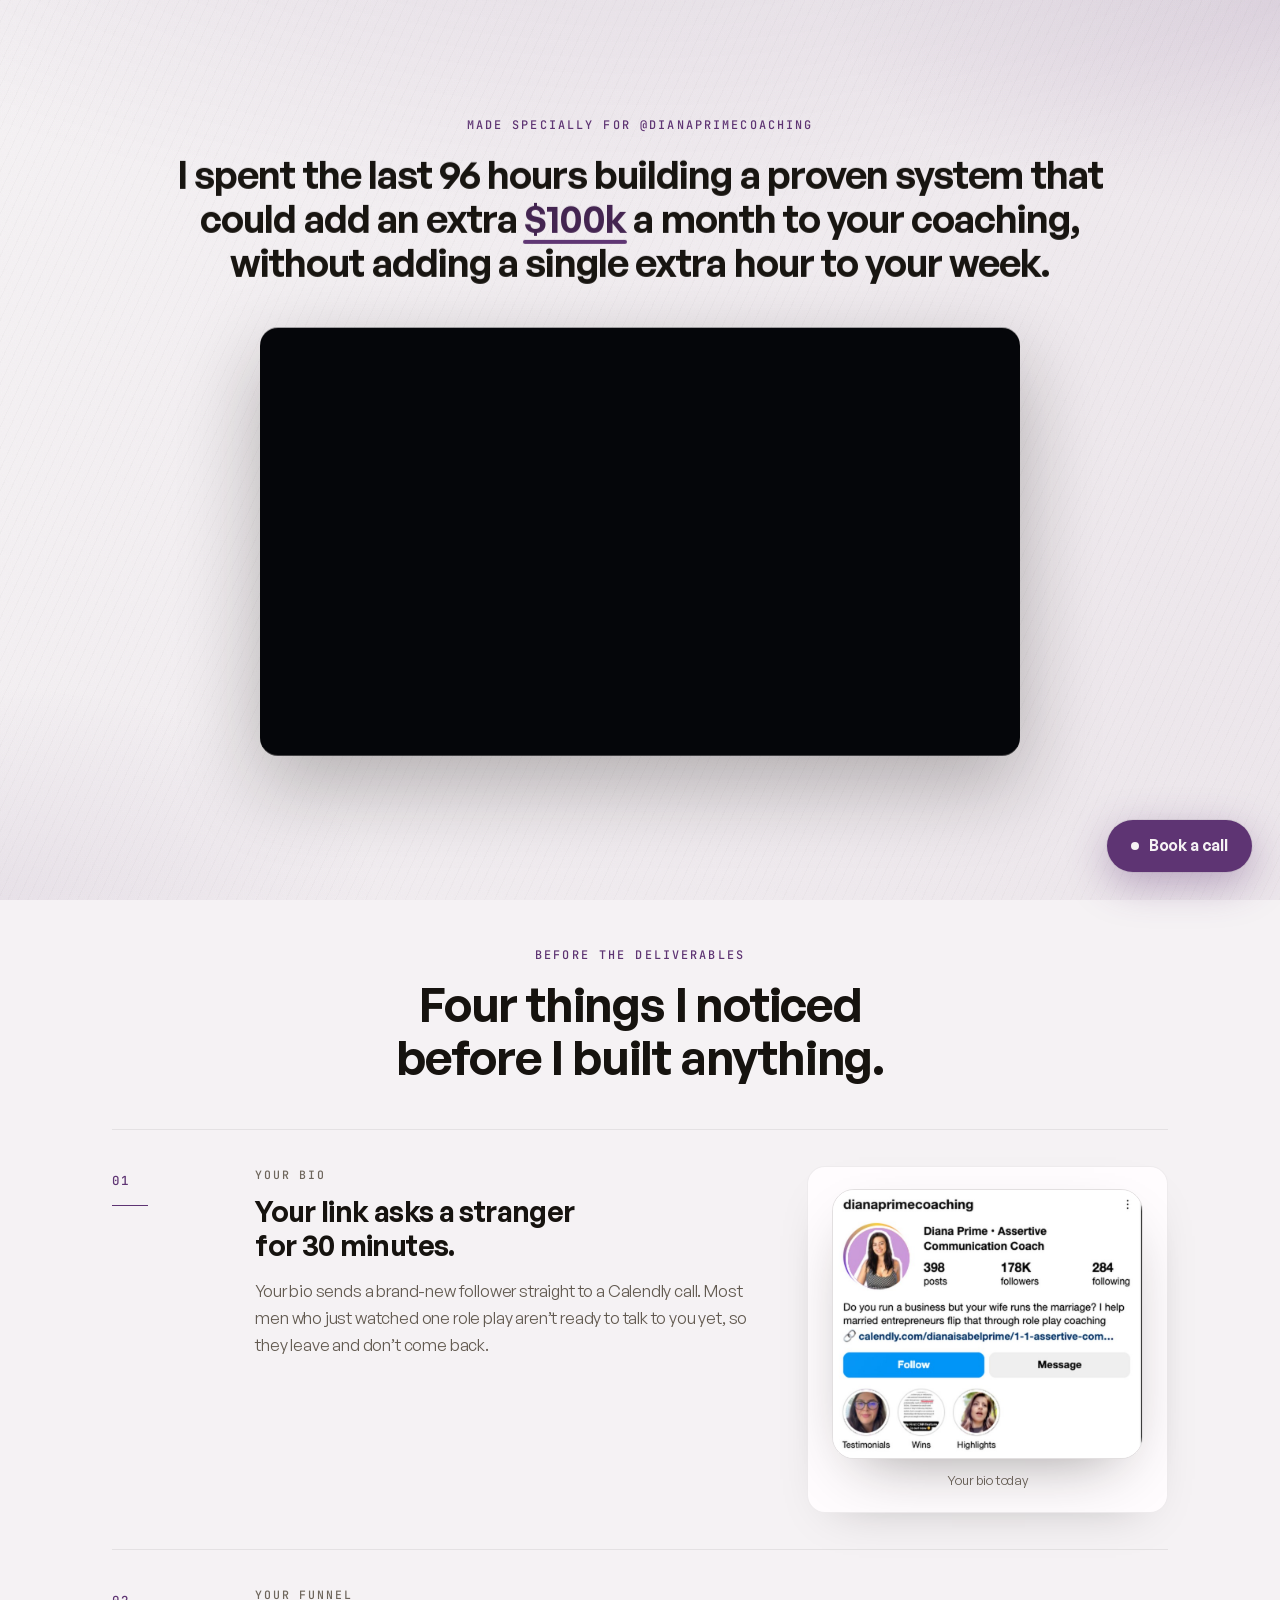
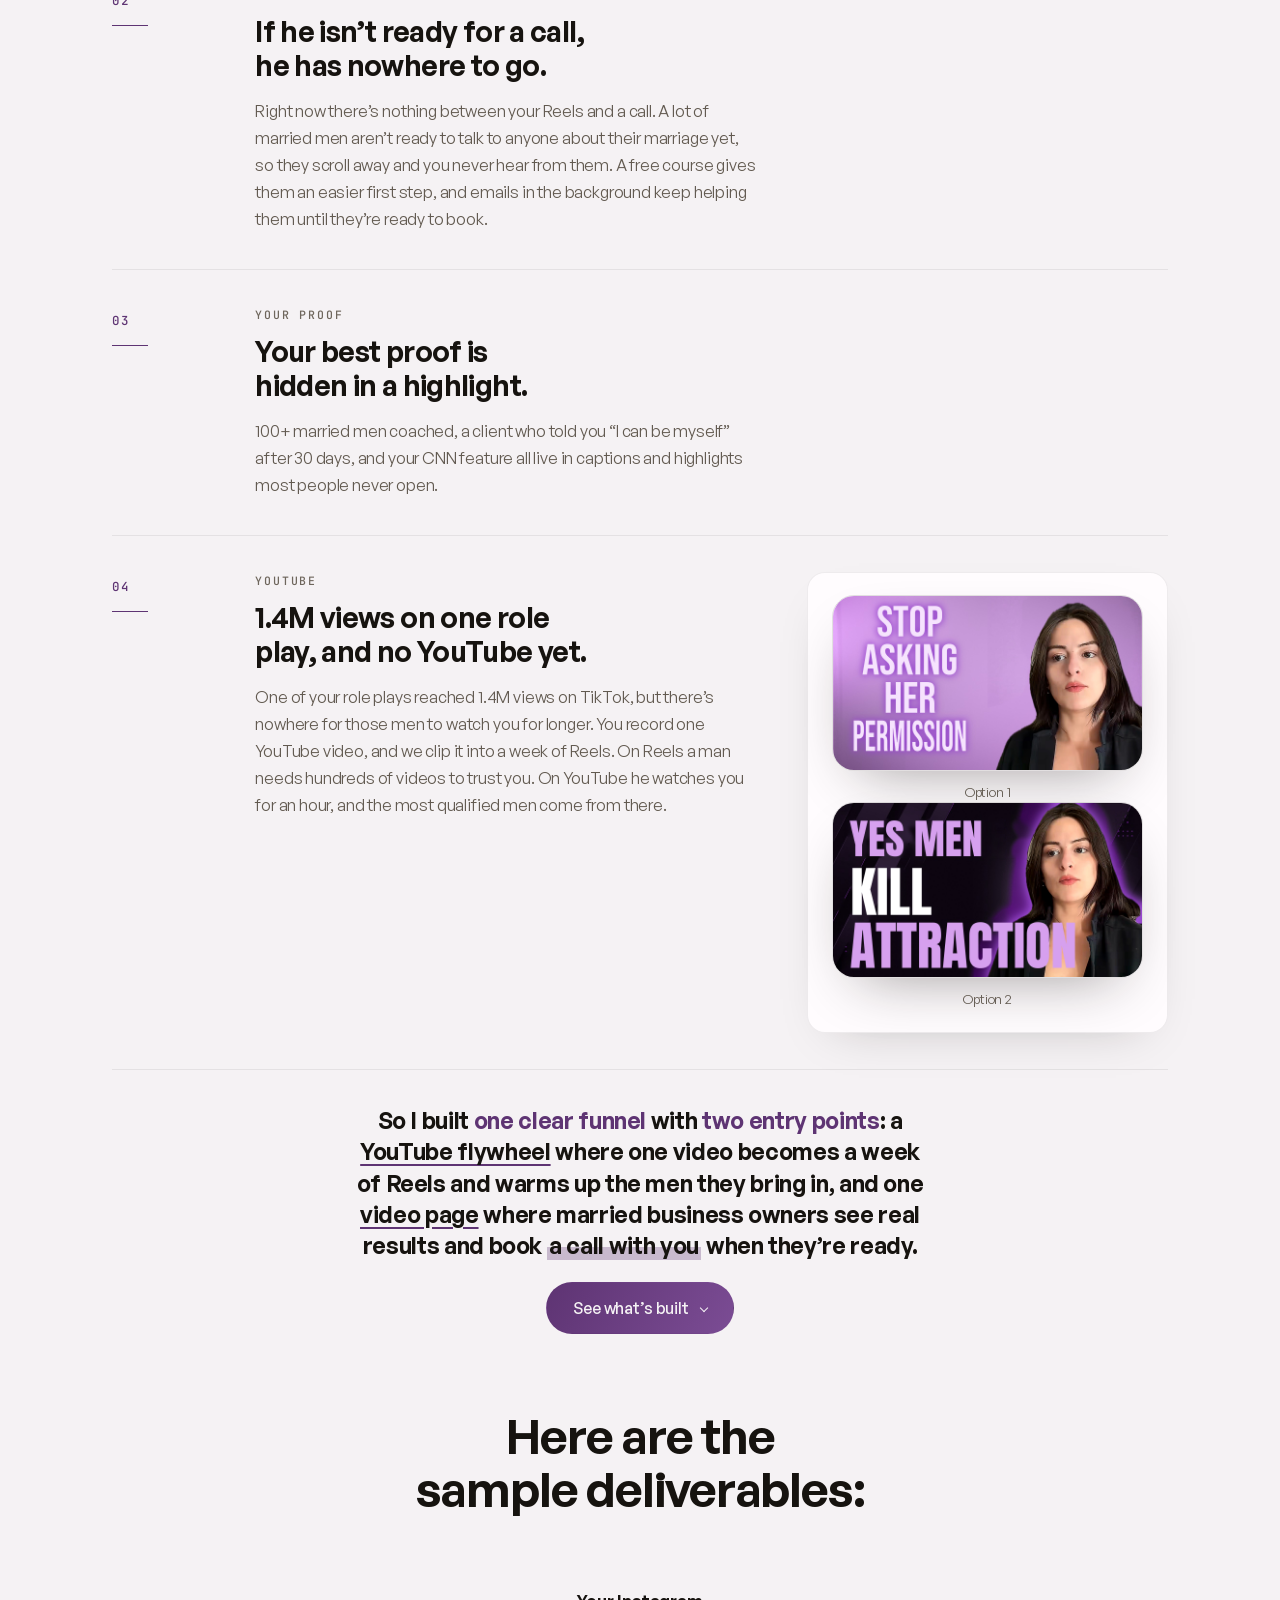
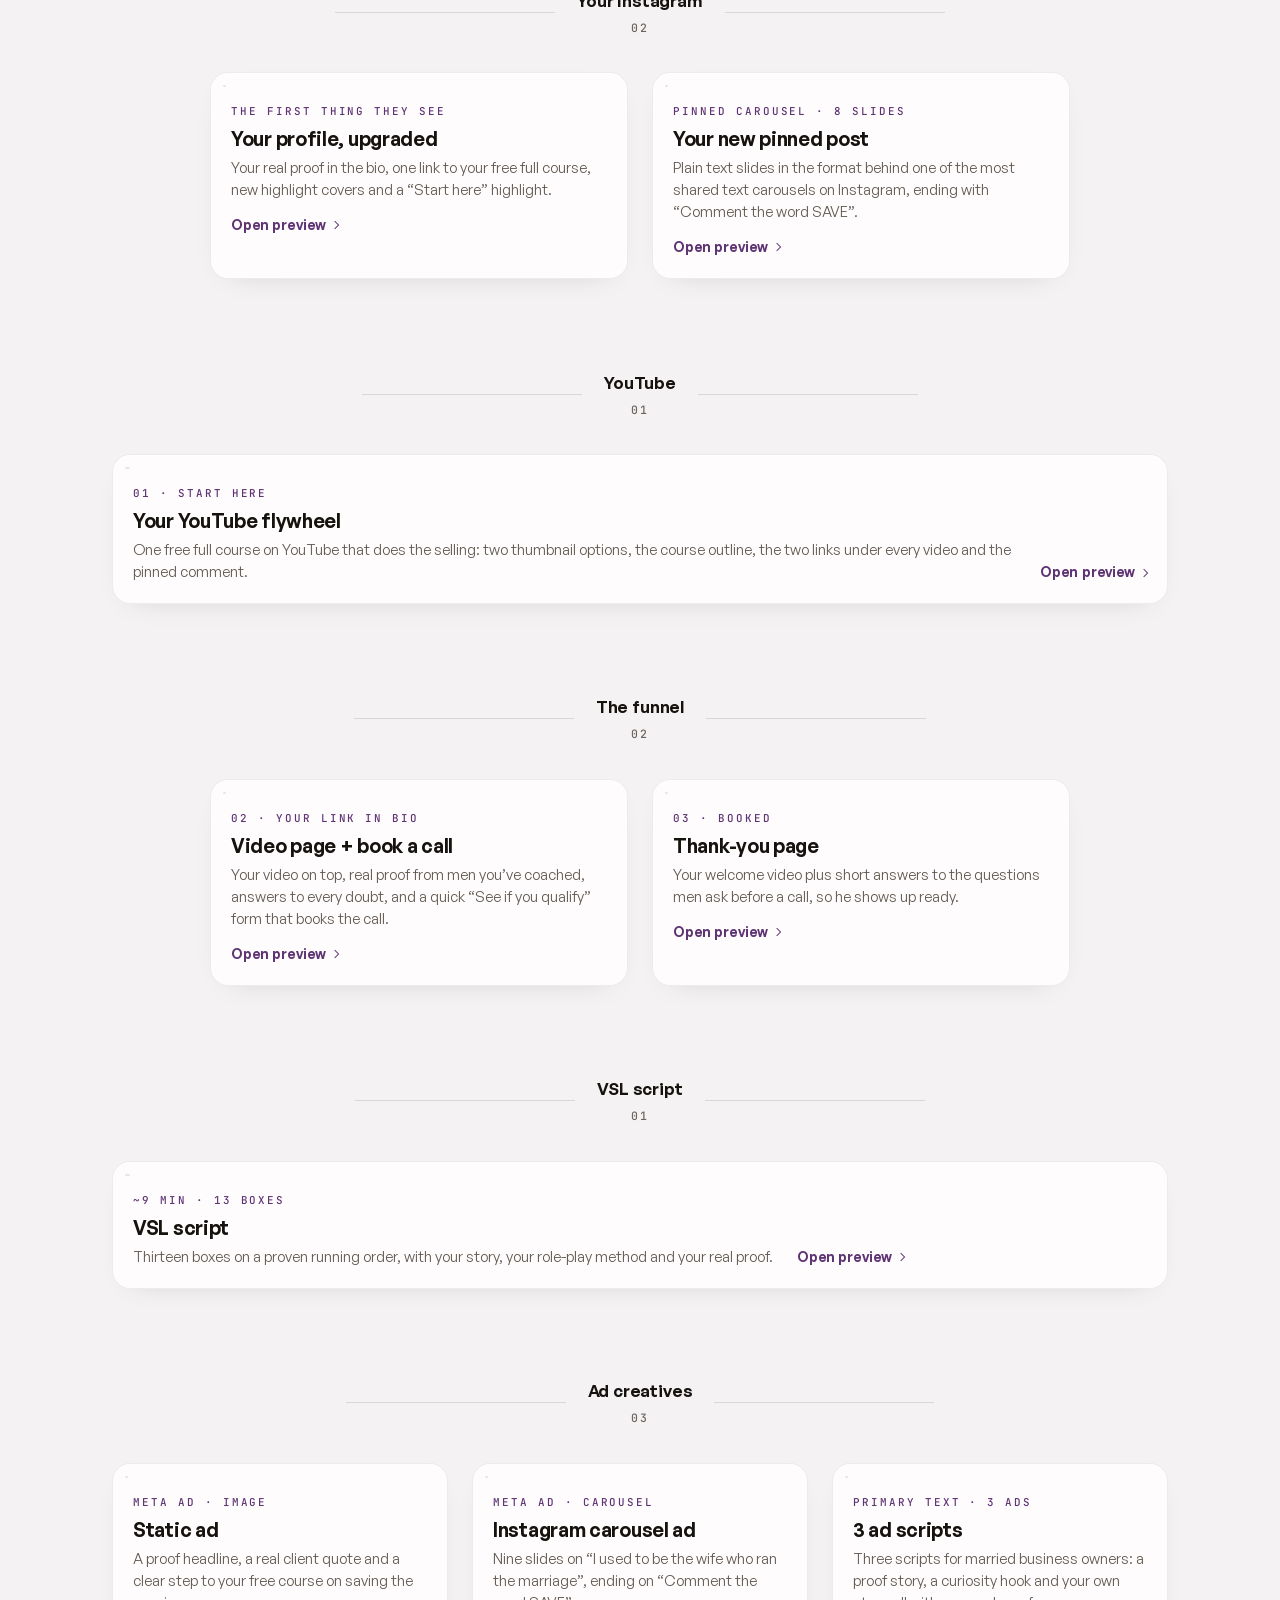
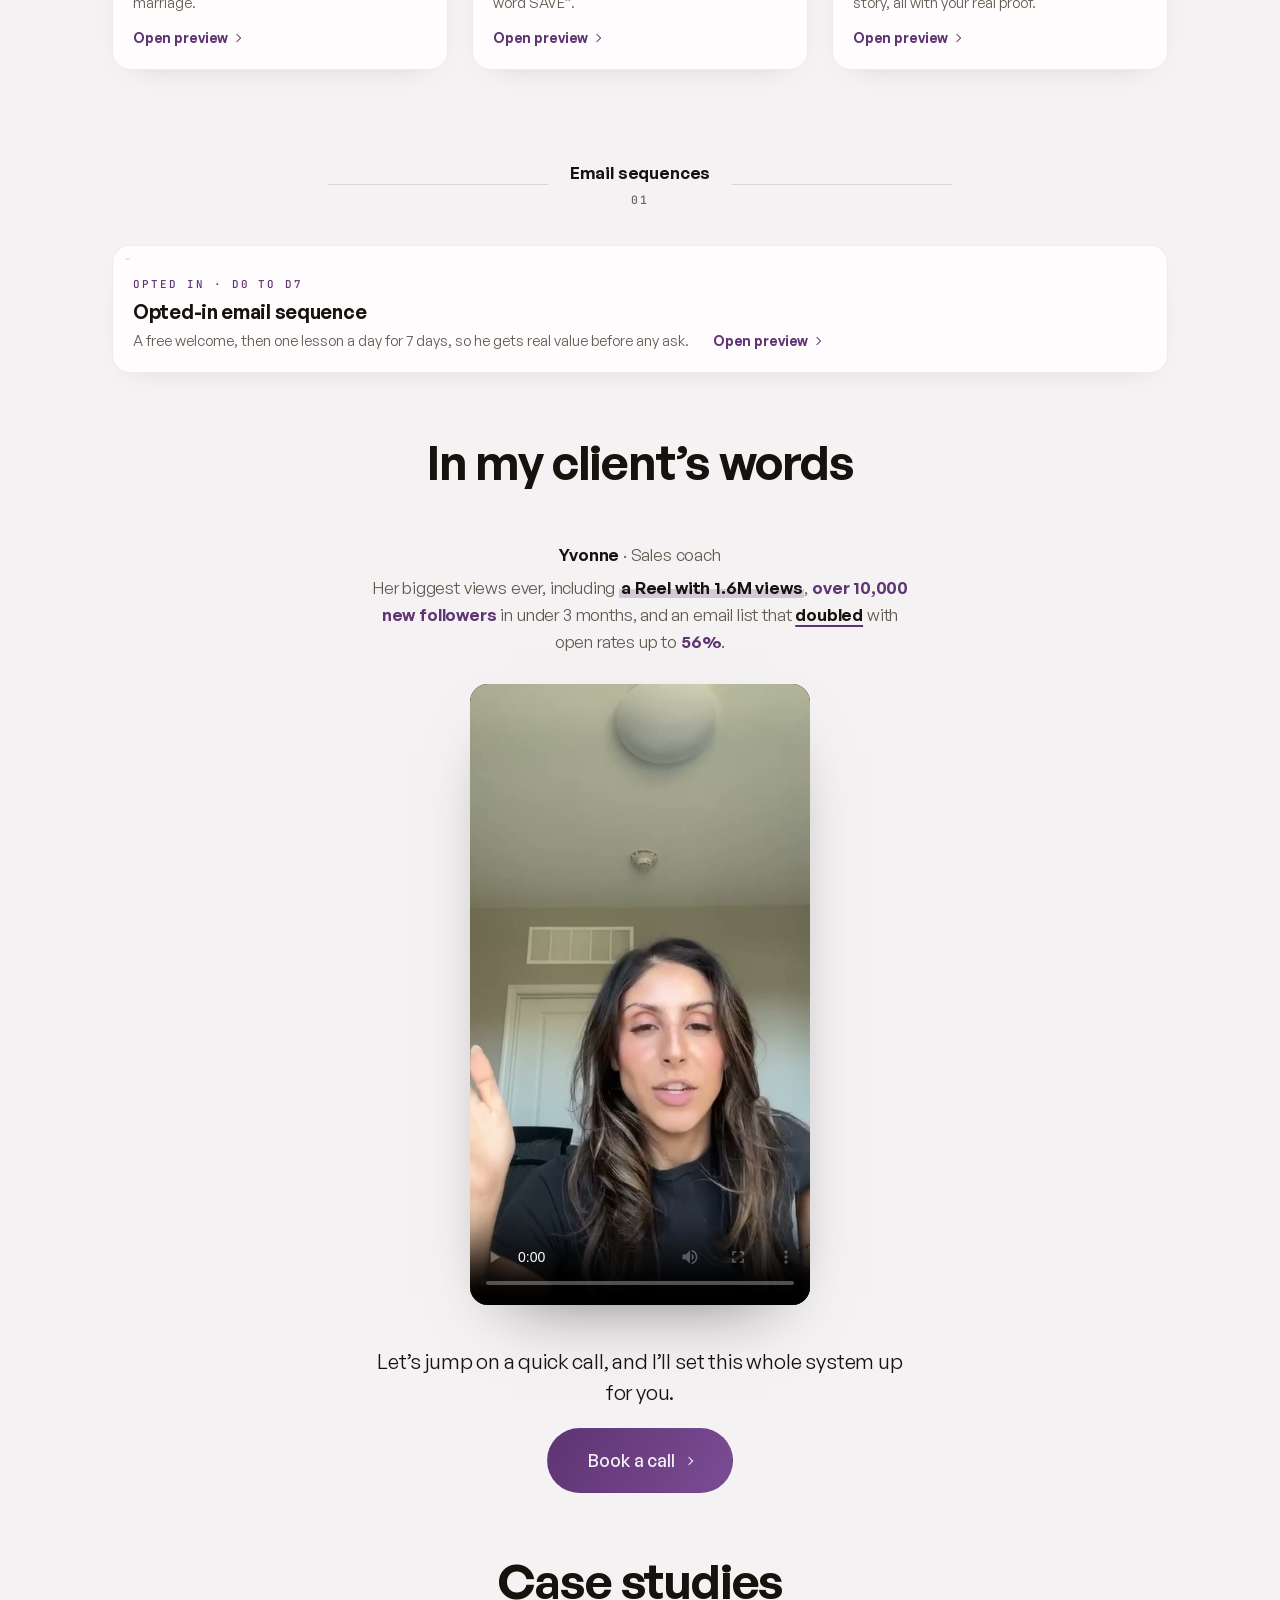
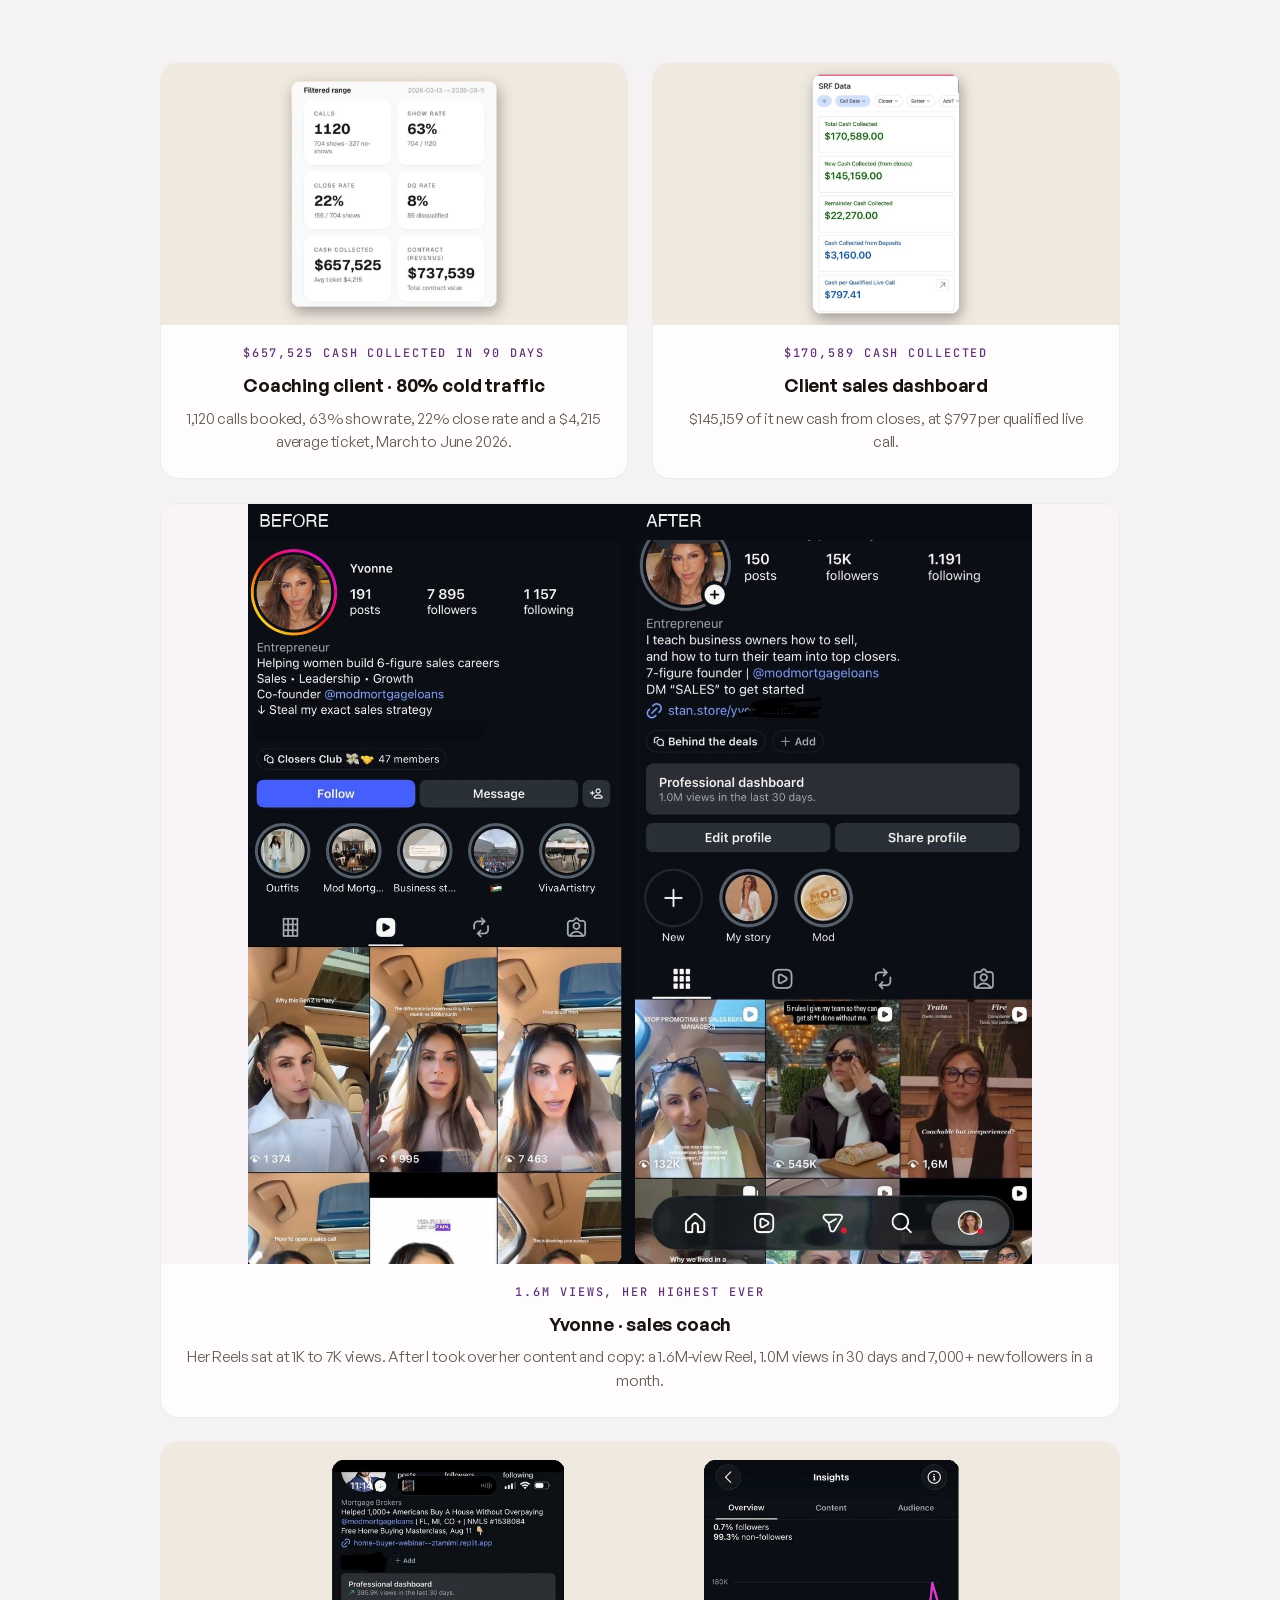
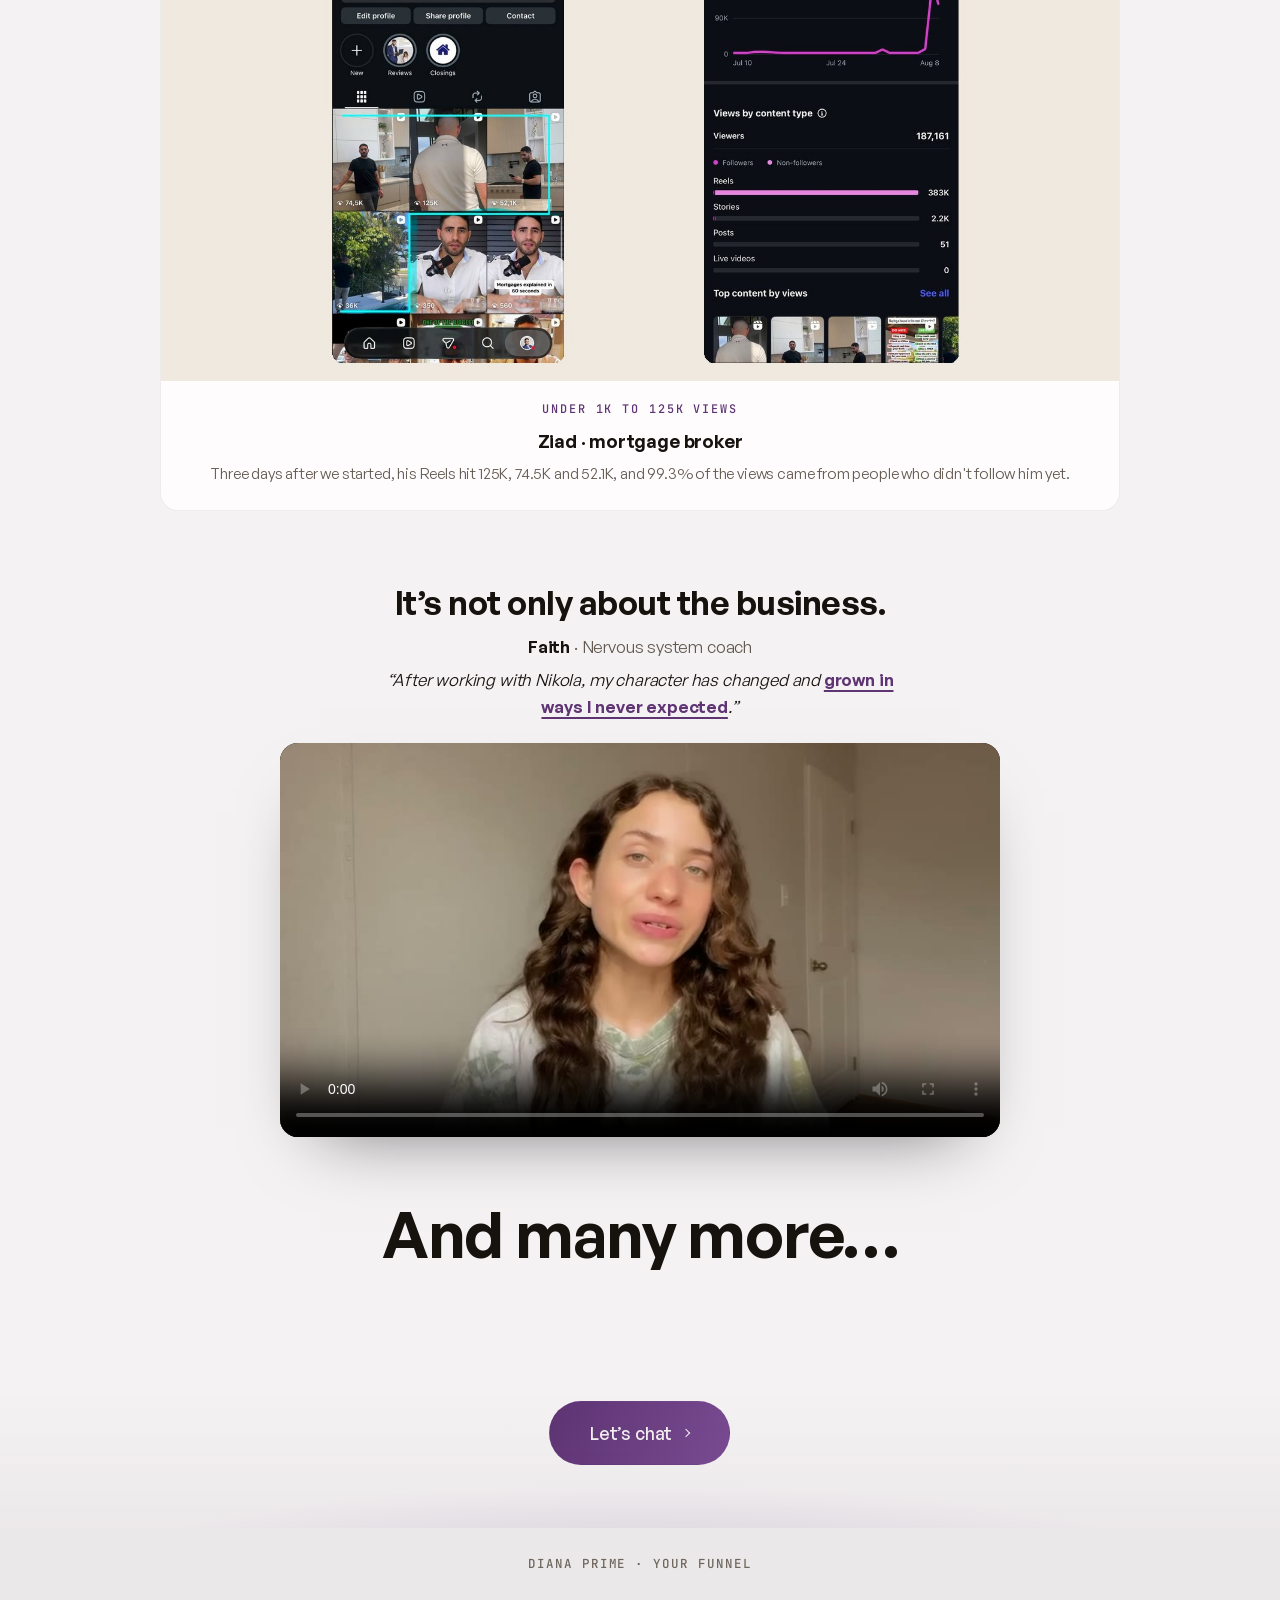
==== commit 407c7a64: "Revert "Refresh stale card thumbnails" This reverts commit 8612cb653532c4950cdfec5ddbfdaf41b25309fa." ====
--- a/index.html
+++ b/index.html
@@ -3,19 +3,19 @@
 <head>
   <meta charset="utf-8" />
   <meta name="viewport" content="width=device-width, initial-scale=1" />
-  <title>Jada Foote · Your funnel</title>
-  <meta name="description" content="Jada, adding an extra $50k/mo to your personal brand" />
+  <title>Diana Prime · Your funnel</title>
+  <meta name="description" content="Diana, adding an extra $100k/mo to your coaching" />
   <meta name="robots" content="noindex" />
-  <meta property="og:title" content="Jada, adding an extra $50k/mo to your personal brand" />
-  <meta property="og:description" content="Jada, adding an extra $50k/mo to your personal brand" />
-  <meta property="og:image" content="https://nikola424.github.io/for-jada/og.png" />
+  <meta property="og:title" content="Diana, adding an extra $100k/mo to your coaching" />
+  <meta property="og:description" content="Diana, adding an extra $100k/mo to your coaching" />
+  <meta property="og:image" content="https://nikola424.github.io/for-diana/og.png" />
   <meta property="og:image:width" content="1200" />
   <meta property="og:image:height" content="630" />
-  <meta property="og:url" content="https://nikola424.github.io/for-jada/" />
+  <meta property="og:url" content="https://nikola424.github.io/for-diana/" />
   <meta property="og:type" content="website" />
   <meta name="twitter:card" content="summary_large_image" />
-  <meta name="twitter:title" content="Jada, adding an extra $50k/mo to your personal brand" />
-  <meta name="twitter:image" content="https://nikola424.github.io/for-jada/og.png" />
+  <meta name="twitter:title" content="Diana, adding an extra $100k/mo to your coaching" />
+  <meta name="twitter:image" content="https://nikola424.github.io/for-diana/og.png" />
   <!-- Generated per build from the PROSPECT'S logo: node scripts/make_favicon.js {folder} -->
   <link rel="icon" href="assets/img/favicon.png" type="image/png" />
   <link rel="apple-touch-icon" href="assets/img/apple-touch-icon.png" />
@@ -34,7 +34,7 @@
        caseStudies : optional. [{ youtube: "VIDEO_ID" | image: "path", result: "$48k in 30 days", title: "...", text: "..." }]
     ============================================================================== */
     window.PITCH_CONFIG = {
-      heroEmbed: "",
+      heroEmbed: "https://www.loom.com/share/abf77b42fe424808aefb259307ae23b5",
       calendly: "https://calendly.com/nikola-monetisebetter/discovery",
       mode: (new URLSearchParams(location.search).get("mode") || "funnel"),
       brand: { logo: "", name: "", url: "", footer: "" },
@@ -66,8 +66,8 @@
       </div>
 
       <div class="hero__inner container">
-        <p class="eyebrow reveal">Made specially for @scholarworld</p>
-        <h1 class="hero__title reveal" data-mode="funnel">I spent the last 96 hours building a proven system that could add an extra <span class="mark">$50k</span> a month to your personal brand, without posting more content.</h1>
+        <p class="eyebrow reveal">Made specially for @dianaprimecoaching</p>
+        <h1 class="hero__title reveal" data-mode="funnel">I spent the last 96 hours building a proven system that could add an extra <span class="mark">$100k</span> a month to your coaching, without adding a single extra hour to your week.</h1>
 
         <!-- Hero video: Loom / Wistia embed when PITCH_CONFIG.heroEmbed is set, else the native player -->
         <div class="hplayer reveal">
@@ -138,36 +138,30 @@
         <article class="beat reveal">
           <div class="beat__num"><span class="beat__idx">01</span><span class="beat__rule"></span></div>
           <div class="beat__copy">
-            <p class="beat__kicker">Your website</p>
-            <h3 class="beat__title">Your website is down right now.</h3>
-            <p class="beat__text">thescholarworld.com only shows a hosting error page, and the &ldquo;Grab your scholarship planner&rdquo; button on your Beacons sends people there. Every student who taps it hits a dead end.</p>
+            <p class="beat__kicker">Your bio</p>
+            <h3 class="beat__title">Your link asks a stranger for 30 minutes.</h3>
+            <p class="beat__text">Your bio sends a brand-new follower straight to a Calendly call. Most men who just watched one role play aren&rsquo;t ready to talk to you yet, so they leave and don&rsquo;t come back.</p>
           </div>
           <div class="beat__aside">
-            <figure class="shot shot--wide"><img src="assets/img/site-down.jpg?v=1" alt="thescholarworld.com today" loading="lazy" /><figcaption>thescholarworld.com today</figcaption></figure>
+            <figure class="shot shot--wide"><img src="assets/img/her-profile.jpg?v=1" alt="Diana&rsquo;s Instagram bio" loading="lazy" /><figcaption>Your bio today</figcaption></figure>
           </div>
         </article>
 
         <article class="beat reveal">
           <div class="beat__num"><span class="beat__idx">02</span><span class="beat__rule"></span></div>
           <div class="beat__copy">
-            <p class="beat__kicker">Your bio</p>
-            <h3 class="beat__title">Your bio doesn&rsquo;t tell a new follower what to do next.</h3>
-            <p class="beat__text">Your bio says &ldquo;Scroll for scholarships&rdquo;, and your link opens seven different options. I&rsquo;d give it one clear next step: your free full course, with the same promise as your best Reels.</p>
-          </div>
-          <div class="beat__aside">
-            <figure class="shot shot--wide"><img src="assets/img/her-profile.jpg?v=1" alt="Jada&rsquo;s Instagram bio" loading="lazy" /><figcaption>Your bio today</figcaption></figure>
+            <p class="beat__kicker">Your funnel</p>
+            <h3 class="beat__title">If he isn&rsquo;t ready for a call, he has nowhere to go.</h3>
+            <p class="beat__text">Right now there&rsquo;s nothing between your Reels and a call. A lot of married men aren&rsquo;t ready to talk to anyone about their marriage yet, so they scroll away and you never hear from them. A free course gives them an easier first step, and emails in the background keep helping them until they&rsquo;re ready to book.</p>
           </div>
         </article>
 
         <article class="beat reveal">
           <div class="beat__num"><span class="beat__idx">03</span><span class="beat__rule"></span></div>
           <div class="beat__copy">
-            <p class="beat__kicker">Your coaching</p>
-            <h3 class="beat__title">Your students call your coaching a 10/10, and it&rsquo;s hidden.</h3>
-            <p class="beat__text">Your 1:1 sessions sit at the bottom of your Beacons, next to $10 lists. I&rsquo;d build a video page that sells your coaching to families, with a quick &ldquo;See if you qualify&rdquo; form. Students who aren&rsquo;t ready yet join a small starter program first.</p>
-          </div>
-          <div class="beat__aside">
-            <figure class="shot shot--wide"><img src="assets/img/proof/r1.jpg?v=1" alt="A review from one of Jada&rsquo;s coaching sessions" loading="lazy" /><figcaption>From your Reviews highlight</figcaption></figure>
+            <p class="beat__kicker">Your proof</p>
+            <h3 class="beat__title">Your best proof is hidden in a highlight.</h3>
+            <p class="beat__text">100+ married men coached, a client who told you &ldquo;I can be myself&rdquo; after 30 days, and your CNN feature all live in captions and highlights most people never open.</p>
           </div>
         </article>
 
@@ -175,16 +169,16 @@
           <div class="beat__num"><span class="beat__idx">04</span><span class="beat__rule"></span></div>
           <div class="beat__copy">
             <p class="beat__kicker">YouTube</p>
-            <h3 class="beat__title">46K on Instagram, and one video on YouTube.</h3>
-            <p class="beat__text">Your Reels reach 100K+ people, but there&rsquo;s nowhere for them to watch you for longer. People need to watch a lot of videos to build trust with somebody, so YouTube is the best place for that. You record one free full course, and we clip it into Reels.</p>
+            <h3 class="beat__title">1.4M views on one role play, and no YouTube yet.</h3>
+            <p class="beat__text">One of your role plays reached 1.4M views on TikTok, but there&rsquo;s nowhere for those men to watch you for longer. You record one YouTube video, and we clip it into a week of Reels. On Reels a man needs hundreds of videos to trust you. On YouTube he watches you for an hour, and the most qualified men come from there.</p>
           </div>
           <div class="beat__aside">
-            <figure class="shot shot--wide"><img src="assets/img/course-thumb-1.jpg?v=1" alt="Thumbnail option 1" loading="lazy" /><figcaption>Option 1</figcaption></figure><figure class="shot shot--wide"><img src="assets/img/course-thumb-2.jpg?v=1" alt="Thumbnail option 2" loading="lazy" /><figcaption>Option 2</figcaption></figure>
+            <figure class="shot shot--wide"><img src="assets/img/course-thumb-1.jpg?v=4" alt="Thumbnail option 1" loading="lazy" /><figcaption>Option 1</figcaption></figure><figure class="shot shot--wide"><img src="assets/img/course-thumb-2.jpg?v=4" alt="Thumbnail option 2" loading="lazy" /><figcaption>Option 2</figcaption></figure>
           </div>
         </article>
 
         <div class="bridge__close reveal">
-          <p class="bridge__closing">So I built <span class="hl">one clear funnel</span>: a <u class="ul">free full course</u> on YouTube that brings people in, a <u class="ul">starter program</u> for students who want to begin today, and one <u class="ul">video page</u> where families see real wins and apply for <span class="hl-bg">coaching with you</span>.</p>
+          <p class="bridge__closing">So I built <span class="hl">one clear funnel</span> with <span class="hl">two entry points</span>: a <u class="ul">YouTube flywheel</u> where one video becomes a week of Reels and warms up the men they bring in, and one <u class="ul">video page</u> where married business owners see real results and book <span class="hl-bg">a call with you</span> when they&rsquo;re ready.</p>
           <a class="btn btn--primary" href="#deliverables">See what&rsquo;s built <span class="arrow-down" aria-hidden="true"></span></a>
         </div>
       </div>
@@ -198,99 +192,99 @@
         <div class="group">
           <div class="group__head reveal">
             <span class="group__rule"></span>
-            <span class="group__meta"><span class="group__label">Your Instagram</span><span class="group__count">01</span></span>
+            <span class="group__meta"><span class="group__label">Your Instagram</span><span class="group__count">02</span></span>
+            <span class="group__rule"></span>
+          </div>
+          <div class="grid grid--2">
+            <button class="pcard reveal" data-title="Your profile, upgraded" data-embed="ig-profile/?v=d8">
+              <span class="thumb"><span class="thumb__bar"><i></i><i></i><i></i><span class="thumb__url">today vs upgraded</span></span><img class="thumb__img" src="assets/img/igprofile-preview.jpg?v=4" alt="Your profile, upgraded preview" loading="lazy" /></span>
+              <span class="pcard__body"><span><span class="pcard__kicker">The first thing they see</span><span class="pcard__title">Your profile, upgraded</span><span class="pcard__desc">Your real proof in the bio, one link to your free full course, new highlight covers and a &ldquo;Start here&rdquo; highlight.</span></span><span class="pcard__link">Open preview <span class="arrow" aria-hidden="true"></span></span></span>
+            </button>
+            <button class="pcard reveal" data-title="Your new pinned post" data-embed="pinned-post/?v=d8" data-noanim>
+              <span class="thumb"><span class="thumb__bar"><i></i><i></i><i></i><span class="thumb__url">instagram.com/dianaprimecoaching</span></span><img class="thumb__img" src="assets/img/pinned-preview.jpg?v=3" alt="Your new pinned post preview" loading="lazy" /></span>
+              <span class="pcard__body"><span><span class="pcard__kicker">Pinned carousel · 8 slides</span><span class="pcard__title">Your new pinned post</span><span class="pcard__desc">Plain text slides in the format behind one of the most shared text carousels on Instagram, ending with &ldquo;Comment the word SAVE&rdquo;.</span></span><span class="pcard__link">Open preview <span class="arrow" aria-hidden="true"></span></span></span>
+            </button>
+          </div>
+        </div>
+
+        <div class="group">
+          <div class="group__head reveal">
+            <span class="group__rule"></span>
+            <span class="group__meta"><span class="group__label">YouTube</span><span class="group__count">01</span></span>
             <span class="group__rule"></span>
           </div>
           <div class="grid grid--1">
-            <button class="pcard pcard--wide reveal" data-title="Your profile, upgraded" data-embed="ig-profile/?v=j1">
-              <span class="thumb thumb--wide"><span class="thumb__bar"><i></i><i></i><i></i><span class="thumb__url">today vs upgraded</span></span><img class="thumb__img" src="assets/img/igprofile-preview.jpg?v=1" alt="Your profile, upgraded preview" loading="lazy" /></span>
-              <span class="pcard__body"><span><span class="pcard__kicker">The first thing they see</span><span class="pcard__title">Your profile, upgraded</span><span class="pcard__desc">A bio with one clear next step, your $600K proof up front, &ldquo;Start here&rdquo; and &ldquo;Free course&rdquo; highlights, and one new pinned post.</span></span><span class="pcard__link">Open preview <span class="arrow" aria-hidden="true"></span></span></span>
-            </button>
-          </div>
-        </div>
-
-        <div class="group">
-          <div class="group__head reveal">
-            <span class="group__rule"></span>
-            <span class="group__meta"><span class="group__label">YouTube</span><span class="group__count">01</span></span>
+            <button class="pcard pcard--wide reveal" data-title="Your YouTube flywheel" data-embed="youtube-flywheel/?v=d8">
+              <span class="thumb thumb--wide"><span class="thumb__bar"><i></i><i></i><i></i><span class="thumb__url">your free full course</span></span><img class="thumb__img" src="assets/img/flywheel-preview.jpg?v=3" alt="Your YouTube flywheel preview" loading="lazy" /></span>
+              <span class="pcard__body"><span><span class="pcard__kicker">01 · Start here</span><span class="pcard__title">Your YouTube flywheel</span><span class="pcard__desc">One free full course on YouTube that does the selling: two thumbnail options, the course outline, the two links under every video and the pinned comment.</span></span><span class="pcard__link">Open preview <span class="arrow" aria-hidden="true"></span></span></span>
+            </button>
+          </div>
+        </div>
+
+        <div class="group">
+          <div class="group__head reveal">
+            <span class="group__rule"></span>
+            <span class="group__meta"><span class="group__label">The funnel</span><span class="group__count">02</span></span>
+            <span class="group__rule"></span>
+          </div>
+          <div class="grid grid--2">
+            <button class="pcard reveal" data-title="Video page + book a call" data-embed="video/?v=d8">
+              <span class="thumb"><span class="thumb__bar"><i></i><i></i><i></i><span class="thumb__url">your link in bio</span></span><img class="thumb__img" src="assets/img/video-preview.jpg?v=8" alt="Video page + book a call preview" loading="lazy" /></span>
+              <span class="pcard__body"><span><span class="pcard__kicker">02 · Your link in bio</span><span class="pcard__title">Video page + book a call</span><span class="pcard__desc">Your video on top, real proof from men you&rsquo;ve coached, answers to every doubt, and a quick &ldquo;See if you qualify&rdquo; form that books the call.</span></span><span class="pcard__link">Open preview <span class="arrow" aria-hidden="true"></span></span></span>
+            </button>
+            <button class="pcard reveal" data-title="Thank-you page" data-embed="thank-you/?v=d8">
+              <span class="thumb"><span class="thumb__bar"><i></i><i></i><i></i><span class="thumb__url">booked</span></span><img class="thumb__img" src="assets/img/thankyou-preview.jpg?v=3" alt="Thank-you page preview" loading="lazy" /></span>
+              <span class="pcard__body"><span><span class="pcard__kicker">03 · Booked</span><span class="pcard__title">Thank-you page</span><span class="pcard__desc">Your welcome video plus short answers to the questions men ask before a call, so he shows up ready.</span></span><span class="pcard__link">Open preview <span class="arrow" aria-hidden="true"></span></span></span>
+            </button>
+          </div>
+        </div>
+
+        <div class="group">
+          <div class="group__head reveal">
+            <span class="group__rule"></span>
+            <span class="group__meta"><span class="group__label">VSL script</span><span class="group__count">01</span></span>
             <span class="group__rule"></span>
           </div>
           <div class="grid grid--1">
-            <button class="pcard pcard--wide reveal" data-title="Your YouTube flywheel" data-embed="youtube-flywheel/?v=j1">
-              <span class="thumb thumb--wide"><span class="thumb__bar"><i></i><i></i><i></i><span class="thumb__url">your free full course</span></span><img class="thumb__img" src="assets/img/flywheel-preview.jpg?v=1" alt="Your YouTube flywheel preview" loading="lazy" /></span>
-              <span class="pcard__body"><span><span class="pcard__kicker">01 · Start here</span><span class="pcard__title">Your YouTube flywheel</span><span class="pcard__desc">One free full course on YouTube that does the selling: two thumbnail options, the course outline, the two links under every video and the pinned comment.</span></span><span class="pcard__link">Open preview <span class="arrow" aria-hidden="true"></span></span></span>
-            </button>
-          </div>
-        </div>
-
-        <div class="group">
-          <div class="group__head reveal">
-            <span class="group__rule"></span>
-            <span class="group__meta"><span class="group__label">The funnel</span><span class="group__count">03</span></span>
+            <button class="pcard pcard--wide reveal" data-title="VSL script" data-embed="vsl-script/?v=d8">
+              <span class="thumb thumb--wide"><span class="thumb__bar"><i></i><i></i><i></i><span class="thumb__url">script · 13 boxes</span></span><img class="thumb__img" src="assets/img/vslscript-preview.jpg?v=3" alt="VSL script preview" loading="lazy" /></span>
+              <span class="pcard__body"><span><span class="pcard__kicker">~9 min · 13 boxes</span><span class="pcard__title">VSL script</span><span class="pcard__desc">Thirteen boxes on a proven running order, with your story, your role-play method and your real proof.</span></span><span class="pcard__link">Open preview <span class="arrow" aria-hidden="true"></span></span></span>
+            </button>
+          </div>
+        </div>
+
+        <div class="group">
+          <div class="group__head reveal">
+            <span class="group__rule"></span>
+            <span class="group__meta"><span class="group__label">Ad creatives</span><span class="group__count">03</span></span>
             <span class="group__rule"></span>
           </div>
           <div class="grid grid--3">
-            <button class="pcard reveal" data-title="Video page + application" data-embed="video/?v=j1">
-              <span class="thumb"><span class="thumb__bar"><i></i><i></i><i></i><span class="thumb__url">your link in bio</span></span><img class="thumb__img" src="assets/img/video-preview.jpg?v=t2138" alt="Video page + application preview" loading="lazy" /></span>
-              <span class="pcard__body"><span><span class="pcard__kicker">02 · Your coaching</span><span class="pcard__title">Video page + application</span><span class="pcard__desc">Your video on top, real wins from your students, answers for parents, and a quick &ldquo;See if you qualify&rdquo; form.</span></span><span class="pcard__link">Open preview <span class="arrow" aria-hidden="true"></span></span></span>
-            </button>
-            <button class="pcard reveal" data-title="Starter program" data-embed="program/?v=j1">
-              <span class="thumb"><span class="thumb__bar"><i></i><i></i><i></i><span class="thumb__url">the first step</span></span><img class="thumb__img" src="assets/img/program-preview.jpg?v=1" alt="Starter program preview" loading="lazy" /></span>
-              <span class="pcard__body"><span><span class="pcard__kicker">03 · The first step</span><span class="pcard__title">The 30-Day Scholarship Sprint</span><span class="pcard__desc">A small group program built on your &ldquo;30 Days of Scholarships&rdquo; series: one scholarship a day, a weekly live call and a group chat.</span></span><span class="pcard__link">Open preview <span class="arrow" aria-hidden="true"></span></span></span>
-            </button>
-            <button class="pcard reveal" data-title="Thank-you page" data-embed="thank-you/?v=j1">
-              <span class="thumb"><span class="thumb__bar"><i></i><i></i><i></i><span class="thumb__url">booked</span></span><img class="thumb__img" src="assets/img/thankyou-preview.jpg?v=1" alt="Thank-you page preview" loading="lazy" /></span>
-              <span class="pcard__body"><span><span class="pcard__kicker">04 · Booked</span><span class="pcard__title">Thank-you page</span><span class="pcard__desc">Your welcome video plus short answers to what parents ask before a call, so they show up ready.</span></span><span class="pcard__link">Open preview <span class="arrow" aria-hidden="true"></span></span></span>
-            </button>
-          </div>
-        </div>
-
-        <div class="group">
-          <div class="group__head reveal">
-            <span class="group__rule"></span>
-            <span class="group__meta"><span class="group__label">VSL script</span><span class="group__count">01</span></span>
+            <button class="pcard reveal" data-title="Static ad" data-embed="static-ad/?v=d8" data-noanim>
+              <span class="thumb"><span class="thumb__bar"><i></i><i></i><i></i><span class="thumb__url">instagram.com/dianaprimecoaching</span></span><img class="thumb__img" src="assets/img/static-ad-preview.jpg?v=3" alt="Static ad preview" loading="lazy" /></span>
+              <span class="pcard__body"><span><span class="pcard__kicker">Meta ad · Image</span><span class="pcard__title">Static ad</span><span class="pcard__desc">A proof headline, a real client quote and a clear step to your free course on saving the marriage.</span></span><span class="pcard__link">Open preview <span class="arrow" aria-hidden="true"></span></span></span>
+            </button>
+            <button class="pcard reveal" data-title="Instagram carousel ad" data-embed="carousel/phone/?v=d8" data-noanim>
+              <span class="thumb"><span class="thumb__bar"><i></i><i></i><i></i><span class="thumb__url">instagram.com/dianaprimecoaching</span></span><img class="thumb__img" src="assets/img/carousel-preview.jpg?v=3" alt="Instagram carousel ad preview" loading="lazy" /></span>
+              <span class="pcard__body"><span><span class="pcard__kicker">Meta ad · Carousel</span><span class="pcard__title">Instagram carousel ad</span><span class="pcard__desc">Nine slides on &ldquo;I used to be the wife who ran the marriage&rdquo;, ending on &ldquo;Comment the word SAVE&rdquo;.</span></span><span class="pcard__link">Open preview <span class="arrow" aria-hidden="true"></span></span></span>
+            </button>
+            <button class="pcard reveal" data-title="3 ad scripts" data-embed="ad-scripts/?v=d8">
+              <span class="thumb"><span class="thumb__bar"><i></i><i></i><i></i><span class="thumb__url">ad scripts</span></span><img class="thumb__img" src="assets/img/adscripts-preview.jpg?v=3" alt="3 ad scripts preview" loading="lazy" /></span>
+              <span class="pcard__body"><span><span class="pcard__kicker">Primary text · 3 ads</span><span class="pcard__title">3 ad scripts</span><span class="pcard__desc">Three scripts for married business owners: a proof story, a curiosity hook and your own story, all with your real proof.</span></span><span class="pcard__link">Open preview <span class="arrow" aria-hidden="true"></span></span></span>
+            </button>
+          </div>
+        </div>
+
+        <div class="group">
+          <div class="group__head reveal">
+            <span class="group__rule"></span>
+            <span class="group__meta"><span class="group__label">Email sequences</span><span class="group__count">01</span></span>
             <span class="group__rule"></span>
           </div>
           <div class="grid grid--1">
-            <button class="pcard pcard--wide reveal" data-title="VSL script" data-embed="vsl-script/?v=j1">
-              <span class="thumb thumb--wide"><span class="thumb__bar"><i></i><i></i><i></i><span class="thumb__url">script · 11 boxes</span></span><img class="thumb__img" src="assets/img/vslscript-preview.jpg?v=1" alt="VSL script preview" loading="lazy" /></span>
-              <span class="pcard__body"><span><span class="pcard__kicker">~8 min · 11 boxes</span><span class="pcard__title">VSL script</span><span class="pcard__desc">Eleven boxes on a proven running order, with your $600K story, your method and your students&rsquo; real wins.</span></span><span class="pcard__link">Open preview <span class="arrow" aria-hidden="true"></span></span></span>
-            </button>
-          </div>
-        </div>
-
-        <div class="group">
-          <div class="group__head reveal">
-            <span class="group__rule"></span>
-            <span class="group__meta"><span class="group__label">Ad creatives</span><span class="group__count">03</span></span>
-            <span class="group__rule"></span>
-          </div>
-          <div class="grid grid--3">
-            <button class="pcard reveal" data-title="Static ad" data-embed="static-ad/?v=j1" data-noanim>
-              <span class="thumb"><span class="thumb__bar"><i></i><i></i><i></i><span class="thumb__url">instagram.com/scholarworld</span></span><img class="thumb__img" src="assets/img/static-ad-preview.jpg?v=1" alt="Static ad preview" loading="lazy" /></span>
-              <span class="pcard__body"><span><span class="pcard__kicker">Meta ad · Image</span><span class="pcard__title">Static ad</span><span class="pcard__desc">Your $600K proof, a real student win and a clear step to your free video.</span></span><span class="pcard__link">Open preview <span class="arrow" aria-hidden="true"></span></span></span>
-            </button>
-            <button class="pcard reveal" data-title="Instagram carousel ad" data-embed="carousel/phone/?v=j1" data-noanim>
-              <span class="thumb"><span class="thumb__bar"><i></i><i></i><i></i><span class="thumb__url">instagram.com/scholarworld</span></span><img class="thumb__img" src="assets/img/carousel-preview.jpg?v=1" alt="Instagram carousel ad preview" loading="lazy" /></span>
-              <span class="pcard__body"><span><span class="pcard__kicker">Meta ad · Carousel</span><span class="pcard__title">Instagram carousel ad</span><span class="pcard__desc">Seven slides on the mistakes that cost students scholarship money, ending on &ldquo;Comment the word SCHOLAR&rdquo;.</span></span><span class="pcard__link">Open preview <span class="arrow" aria-hidden="true"></span></span></span>
-            </button>
-            <button class="pcard reveal" data-title="3 ad scripts" data-embed="ad-scripts/?v=j1">
-              <span class="thumb"><span class="thumb__bar"><i></i><i></i><i></i><span class="thumb__url">ad scripts</span></span><img class="thumb__img" src="assets/img/adscripts-preview.jpg?v=1" alt="3 ad scripts preview" loading="lazy" /></span>
-              <span class="pcard__body"><span><span class="pcard__kicker">Primary text · 3 ads</span><span class="pcard__title">3 ad scripts</span><span class="pcard__desc">Three scripts for families paying for college: a proof story, a curiosity hook and your own story.</span></span><span class="pcard__link">Open preview <span class="arrow" aria-hidden="true"></span></span></span>
-            </button>
-          </div>
-        </div>
-
-        <div class="group">
-          <div class="group__head reveal">
-            <span class="group__rule"></span>
-            <span class="group__meta"><span class="group__label">Email sequences</span><span class="group__count">01</span></span>
-            <span class="group__rule"></span>
-          </div>
-          <div class="grid grid--1">
-            <button class="pcard pcard--wide reveal" data-title="Opted-in email sequence" data-embed="opted-in/?v=j1">
-              <span class="thumb thumb--wide"><span class="thumb__bar"><i></i><i></i><i></i><span class="thumb__url">sequence · 8 emails</span></span><img class="thumb__img" src="assets/img/optedin-preview.jpg?v=1" alt="Opted-in email sequence preview" loading="lazy" /></span>
-              <span class="pcard__body"><span><span class="pcard__kicker">Opted in · D0 to D7</span><span class="pcard__title">Opted-in email sequence</span><span class="pcard__desc">Your free scholarship list first, then one useful lesson a day for 7 days, so every family gets real value before any ask.</span></span><span class="pcard__link">Open preview <span class="arrow" aria-hidden="true"></span></span></span>
+            <button class="pcard pcard--wide reveal" data-title="Opted-in email sequence" data-embed="opted-in/?v=d8">
+              <span class="thumb thumb--wide"><span class="thumb__bar"><i></i><i></i><i></i><span class="thumb__url">sequence · 8 emails</span></span><img class="thumb__img" src="assets/img/optedin-preview.jpg?v=3" alt="Opted-in email sequence preview" loading="lazy" /></span>
+              <span class="pcard__body"><span><span class="pcard__kicker">Opted in · D0 to D7</span><span class="pcard__title">Opted-in email sequence</span><span class="pcard__desc">A free welcome, then one lesson a day for 7 days, so he gets real value before any ask.</span></span><span class="pcard__link">Open preview <span class="arrow" aria-hidden="true"></span></span></span>
             </button>
           </div>
         </div>
@@ -376,7 +370,7 @@
   <!-- ============================ FOOTER ========================== -->
   <footer class="footer">
     <div class="container footer__inner">
-      <span class="footer__note" id="footer-note">Jada Foote · Your funnel</span>
+      <span class="footer__note" id="footer-note">Diana Prime · Your funnel</span>
     </div>
   </footer>
 
--- a/styles.css
+++ b/styles.css
@@ -10,10 +10,10 @@
 @font-face { font-family: "JetBrains Mono"; src: url("assets/fonts/jbmono-500.woff2") format("woff2"); font-weight: 400 600; font-style: normal; font-display: swap; }
 
 :root {
-  --bg: #fff6ef;
-  --bg-2: #ffe9da;
-  --surface: #fffdfb;
-  --surface-2: #fff3ea;
+  --bg: #f5f2f4;
+  --bg-2: #ede7ec;
+  --surface: #fffcfe;
+  --surface-2: #f8f4f7;
   --line: rgba(22, 19, 15, 0.12);
   --line-soft: rgba(22, 19, 15, 0.07);
 
@@ -21,11 +21,11 @@
   --text-2: #625a50;
   --text-3: #6e665c;
 
-  --accent: #8f4a22;
-  --accent-2: #b0612f;
-  --accent-deep: #6a3416;
-  --accent-ink: #fff6ef;
-  --accent-soft: rgba(143, 74, 34, 0.10);
+  --accent: #5e3473;
+  --accent-2: #7b4c94;
+  --accent-deep: #42234f;
+  --accent-ink: #f5f2f4;
+  --accent-soft: rgba(94, 52, 115, 0.10);
 
   --font: "General Sans", -apple-system, BlinkMacSystemFont, "SF Pro Display", "Segoe UI", Roboto, Helvetica, Arial, sans-serif;
   --display: "General Sans", -apple-system, BlinkMacSystemFont, sans-serif;
@@ -45,8 +45,8 @@
 /* page canvas: light corner tech-frame accents + brushed diagonal streaks (gradients.md #10 + #9) */
 body::before { content: ""; position: fixed; inset: 0; z-index: -2; pointer-events: none;
   background:
-    radial-gradient(60% 40% at 100% 0%, rgba(143, 74, 34, 0.10), transparent 60%),
-    radial-gradient(50% 40% at 0% 100%, rgba(143, 74, 34, 0.07), transparent 60%),
+    radial-gradient(60% 40% at 100% 0%, rgba(94, 52, 115, 0.10), transparent 60%),
+    radial-gradient(50% 40% at 0% 100%, rgba(94, 52, 115, 0.07), transparent 60%),
     repeating-linear-gradient(115deg, rgba(22, 19, 15, 0.018) 0 1px, transparent 1px 9px),
     linear-gradient(115deg, var(--bg), var(--bg-2)); }
 body::after { content: ""; position: fixed; inset: 0; z-index: -1; pointer-events: none; opacity: 0.035;
@@ -139,7 +139,7 @@
 .btn:active { transform: scale(0.97); }
 .btn--primary { background: linear-gradient(120deg, var(--accent), var(--accent-2)); color: var(--accent-ink); position: relative; overflow: hidden; }
 .btn--primary::after { content: ""; position: absolute; inset: 0; transform: translateX(-120%); background: linear-gradient(120deg, transparent, rgba(255, 255, 255, 0.28), transparent); transition: transform 0.6s var(--ease); }
-.btn--primary:hover { transform: translateY(-2px); box-shadow: 0 14px 36px -10px rgba(143, 74, 34, 0.45); }
+.btn--primary:hover { transform: translateY(-2px); box-shadow: 0 14px 36px -10px rgba(94, 52, 115, 0.45); }
 .btn--primary:hover::after { transform: translateX(120%); }
 .btn--ghost { background: transparent; color: var(--text); border-color: var(--line); }
 .btn--ghost:hover { border-color: var(--accent); color: var(--accent); transform: translateY(-2px); }
@@ -156,7 +156,7 @@
   content: "";
   position: absolute;
   inset: -10% -5% 0 -5%;
-  background: radial-gradient(120% 70% at 50% -10%, rgba(143, 74, 34, 0.10), transparent 60%);
+  background: radial-gradient(120% 70% at 50% -10%, rgba(94, 52, 115, 0.10), transparent 60%);
   pointer-events: none;
   animation: glowDrift 16s ease-in-out infinite alternate;
 }
@@ -312,9 +312,9 @@
   box-shadow: 0 1px 0 rgba(255, 255, 255, 0.6) inset, 0 10px 30px -22px rgba(22, 19, 15, 0.25);
   transition: transform 0.6s var(--ease), border-color 0.6s var(--ease), box-shadow 0.6s var(--ease);
 }
-.pcard:hover { border-color: rgba(143, 74, 34, 0.35); box-shadow: 0 1px 0 rgba(255, 255, 255, 0.6) inset, 0 30px 60px -28px rgba(22, 19, 15, 0.32), 0 0 0 1px rgba(143, 74, 34, 0.08); }
+.pcard:hover { border-color: rgba(94, 52, 115, 0.35); box-shadow: 0 1px 0 rgba(255, 255, 255, 0.6) inset, 0 30px 60px -28px rgba(22, 19, 15, 0.32), 0 0 0 1px rgba(94, 52, 115, 0.08); }
 .pcard:focus-visible { outline: 2px solid var(--accent); outline-offset: 3px; }
-.pcard::after { content: ""; position: absolute; inset: 0; border-radius: inherit; background: radial-gradient(circle at var(--mx, 50%) var(--my, 50%), rgba(143, 74, 34, 0.10), transparent 44%); opacity: 0; transition: opacity 0.35s var(--ease); pointer-events: none; }
+.pcard::after { content: ""; position: absolute; inset: 0; border-radius: inherit; background: radial-gradient(circle at var(--mx, 50%) var(--my, 50%), rgba(94, 52, 115, 0.10), transparent 44%); opacity: 0; transition: opacity 0.35s var(--ease); pointer-events: none; }
 .pcard:hover::after { opacity: 1; }
 
 /* the window frame */
@@ -355,7 +355,7 @@
 .cta::before {
   content: "";
   position: absolute; inset: 0;
-  background: radial-gradient(60% 60% at 50% 120%, rgba(143, 74, 34, 0.12), transparent 70%);
+  background: radial-gradient(60% 60% at 50% 120%, rgba(94, 52, 115, 0.12), transparent 70%);
   pointer-events: none;
 }
 .cta__wrap { position: relative; }
@@ -655,12 +655,12 @@
 .ladder li { display: flex; justify-content: space-between; align-items: baseline; gap: 16px; padding: 10px 12px; border-radius: 10px; background: var(--surface-2); font-size: 0.95rem; }
 .ladder li span { color: var(--text-2); }
 .ladder li b { font-family: var(--display); font-weight: 700; white-space: nowrap; }
-.ladder__gap { background: transparent !important; border: 1px dashed rgba(143, 74, 34, 0.45); }
+.ladder__gap { background: transparent !important; border: 1px dashed rgba(94, 52, 115, 0.45); }
 .ladder__gap b { color: var(--accent); font-family: var(--mono); font-weight: 500; font-size: 0.74rem; letter-spacing: 0.12em; text-transform: uppercase; }
 /* 02 · before / after */
 .shift { display: grid; grid-template-columns: 1fr 28px 1fr; align-items: center; gap: 10px; }
 .shift__col { display: grid; gap: 4px; padding: 14px 12px; border-radius: 12px; background: var(--surface-2); }
-.shift__col--on { background: var(--accent-soft); border: 1px solid rgba(143, 74, 34, 0.25); }
+.shift__col--on { background: var(--accent-soft); border: 1px solid rgba(94, 52, 115, 0.25); }
 .shift__label { font-family: var(--mono); font-size: 0.66rem; letter-spacing: 0.16em; text-transform: uppercase; color: var(--text-3); }
 .shift__col b { font-family: var(--display); font-size: 1rem; line-height: 1.2; letter-spacing: -0.01em; }
 .shift__col--on b { color: var(--accent-deep); }
@@ -671,7 +671,7 @@
 .sum { display: grid; gap: 4px; padding: 12px 14px; border-radius: 12px; background: var(--surface-2); }
 .sum b { font-family: var(--display); font-size: 1.5rem; font-weight: 700; letter-spacing: -0.025em; line-height: 1; }
 .sum span { font-size: 0.86rem; color: var(--text-2); line-height: 1.4; }
-.sum--on { background: var(--accent-soft); border: 1px solid rgba(143, 74, 34, 0.25); }
+.sum--on { background: var(--accent-soft); border: 1px solid rgba(94, 52, 115, 0.25); }
 .sum--on b { color: var(--accent-deep); }
 /* 04 · the week */
 .week { list-style: none; margin: 0; padding: 0; display: grid; gap: 10px; }
